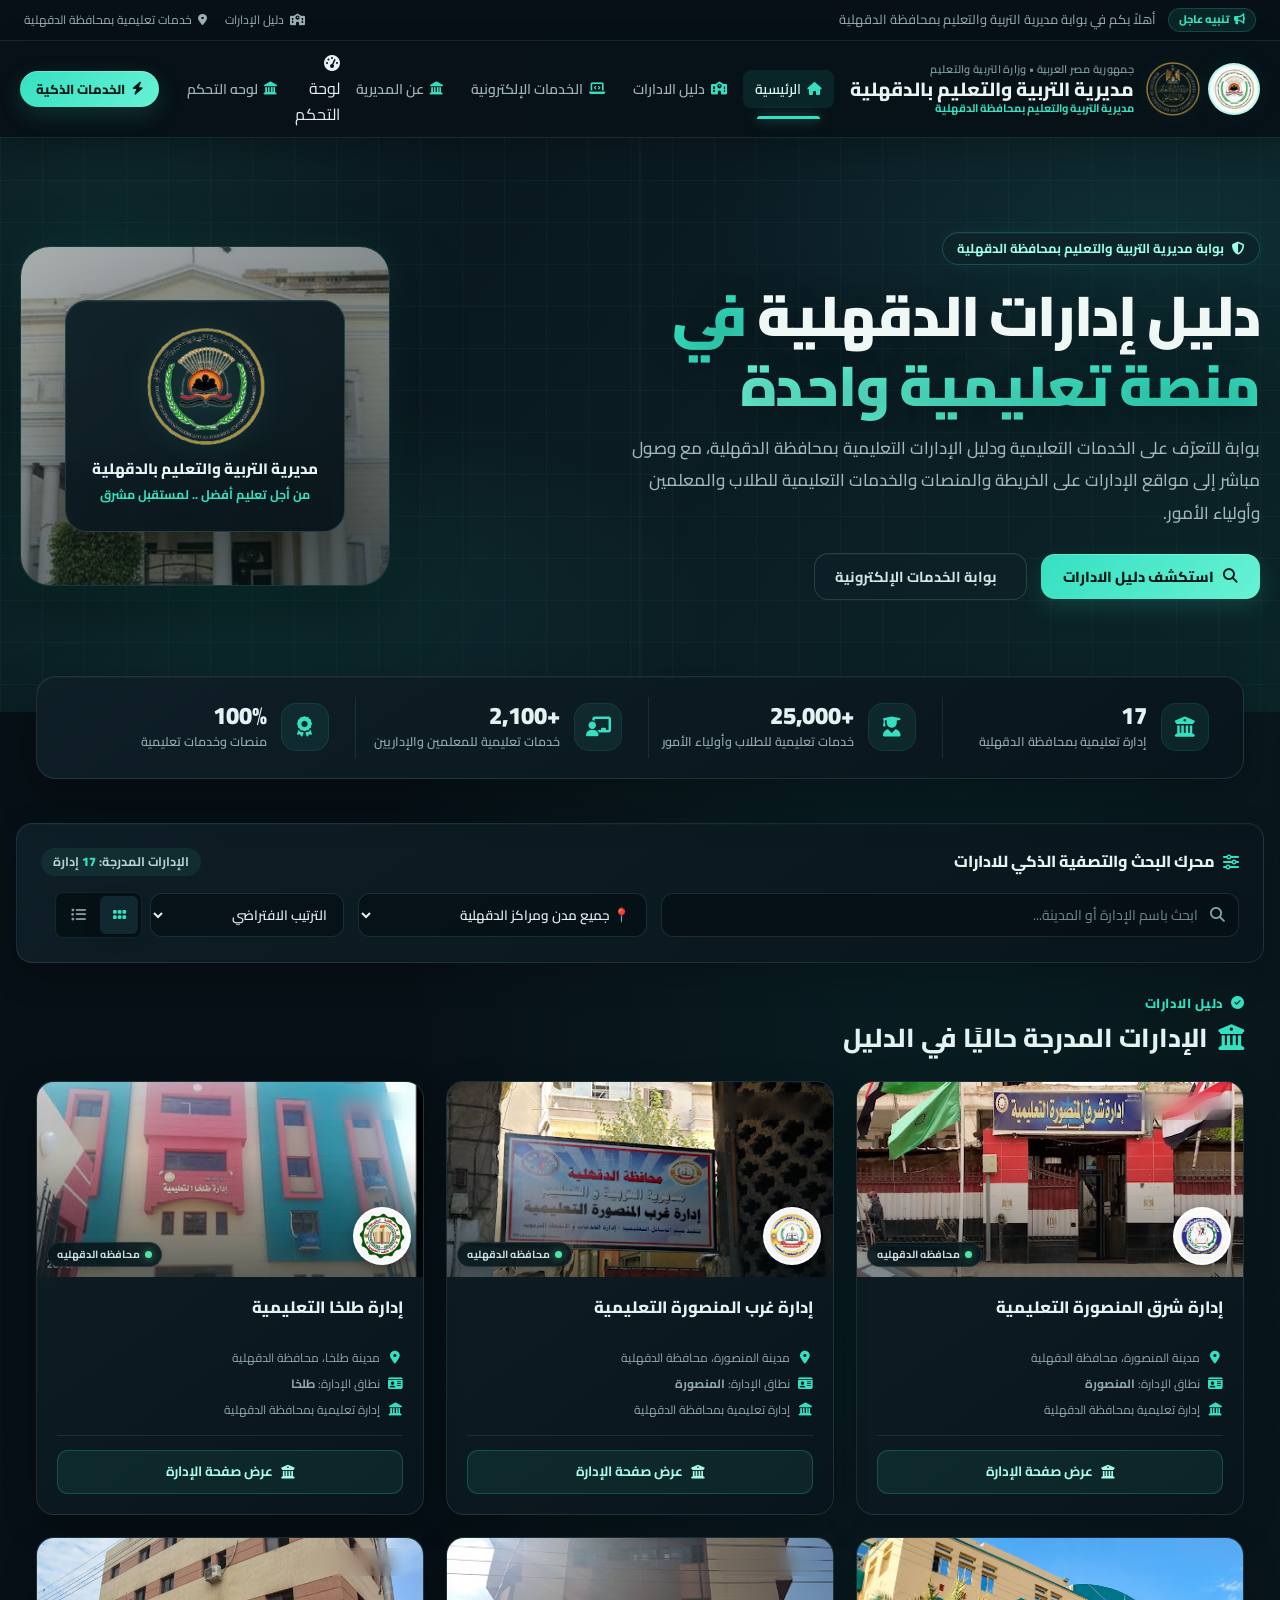
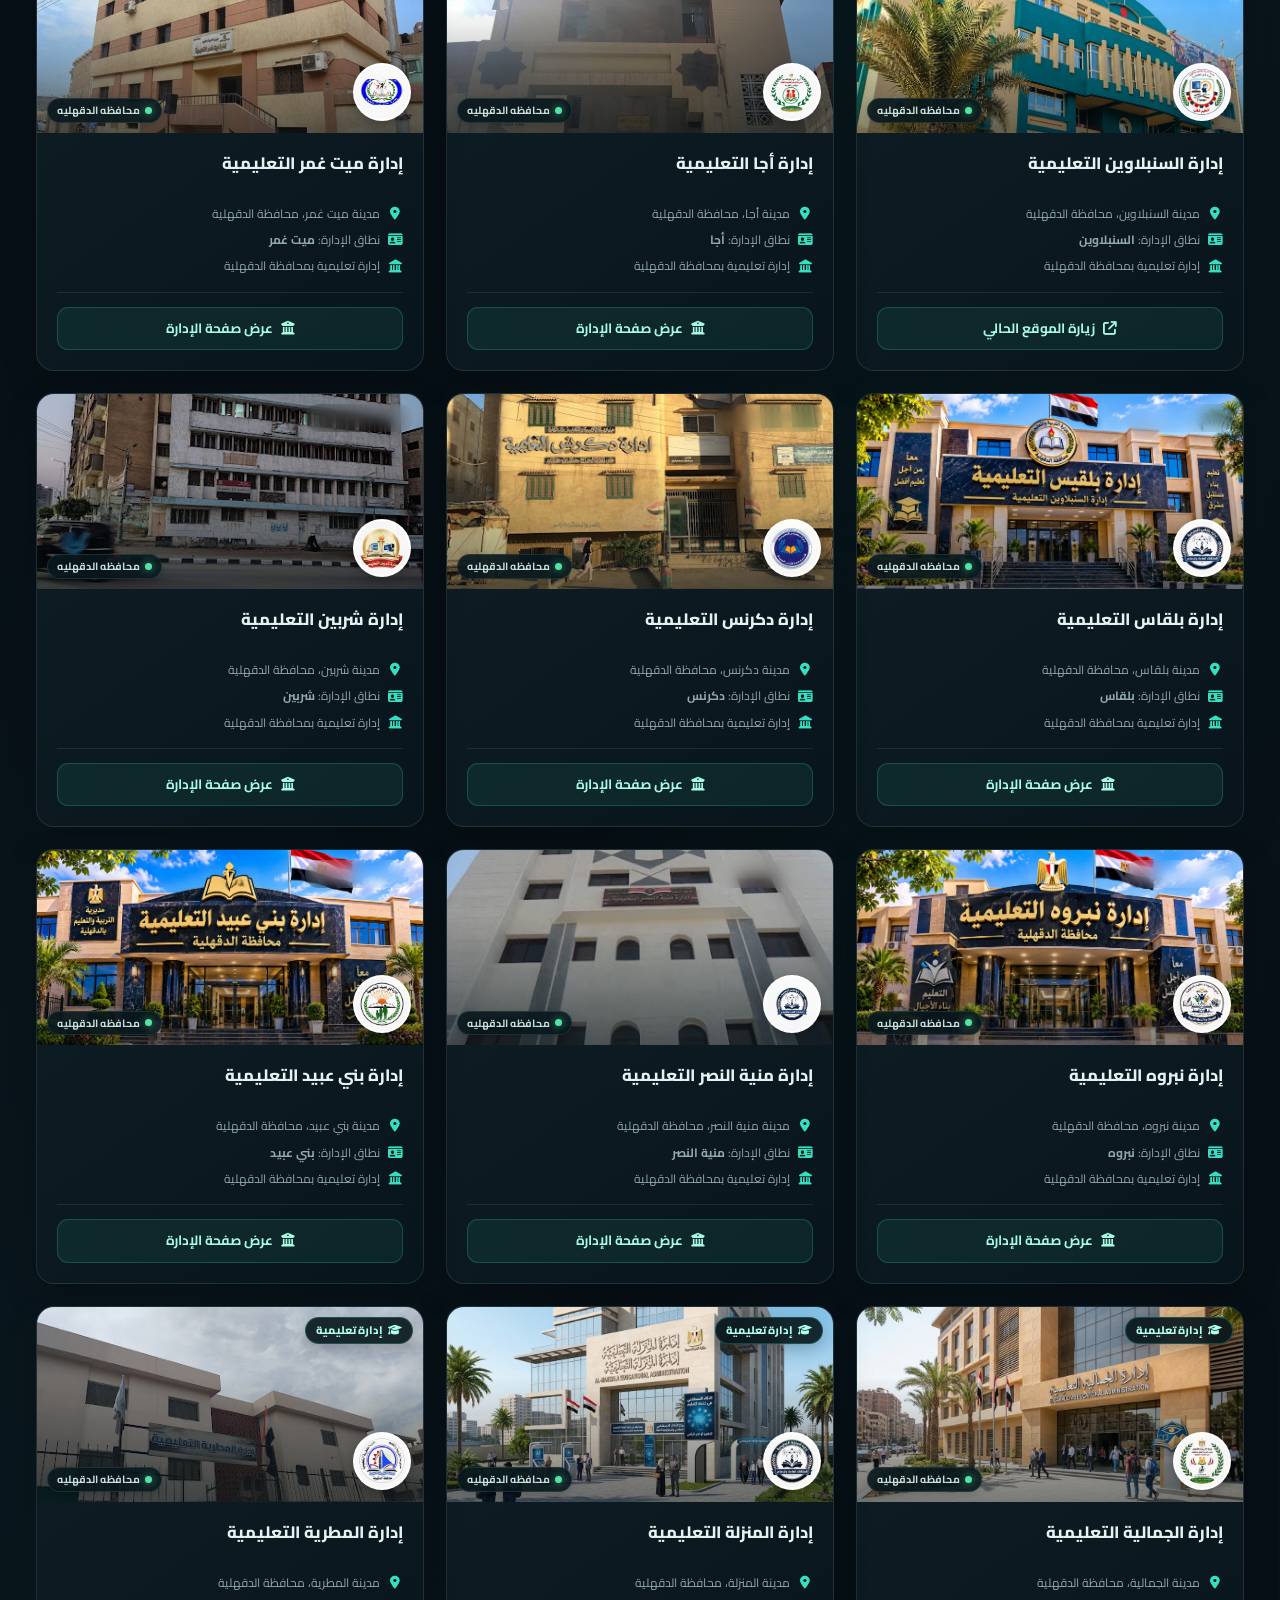
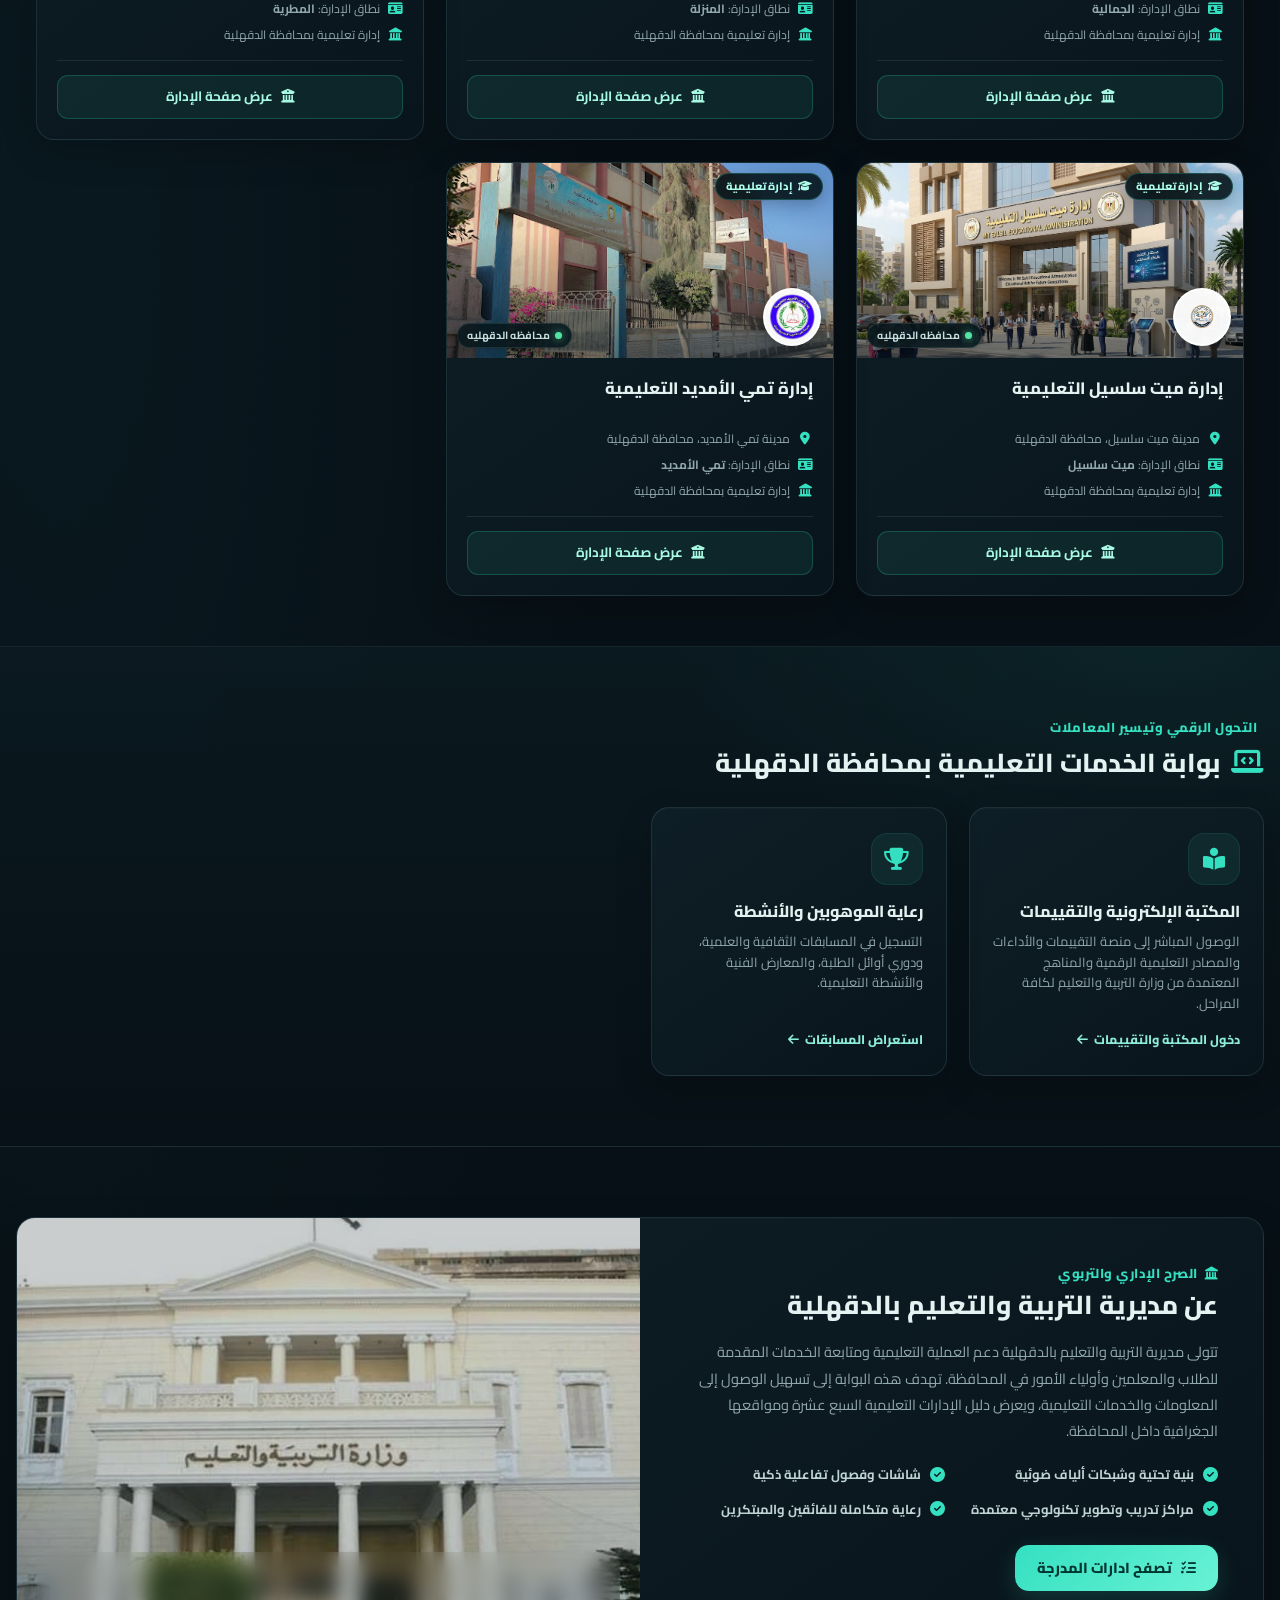
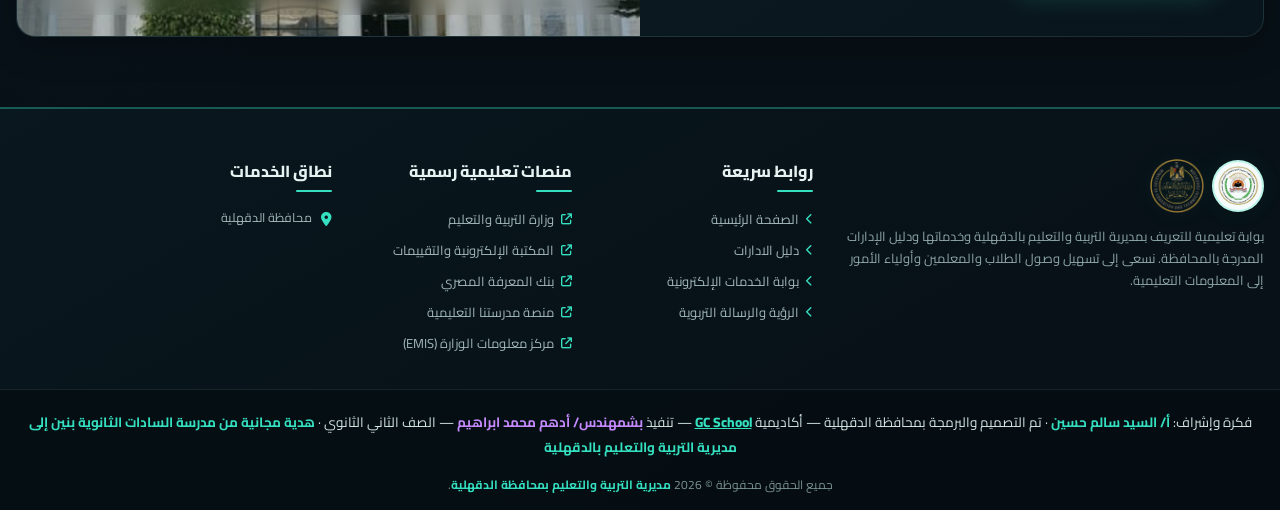
==== index.html @ 787fa19b "تته" ====
<!DOCTYPE html>
<html lang="ar" dir="rtl">

<head>
    <meta charset="UTF-8">
    <meta name="viewport" content="width=device-width, initial-scale=1.0">
    <meta name="description"
        content="بوابة مديرية التربية والتعليم بمحافظة الدقهلية، وتضم دليل الإدارات التعليمية السبع عشرة بالمحافظة والخدمات التعليمية.">
    <meta name="keywords"
        content="مديرية التربية والتعليم بالدقهلية, الإدارات التعليمية بالدقهلية, وزارة التربية والتعليم, دليل الإدارات, الخدمات التعليمية">
    <meta name="theme-color" content="#004C46">
    <link rel="shortcut icon" href="مدريه.png" type="image/x-icon">

    <link rel="stylesheet" href="https://cdnjs.cloudflare.com/ajax/libs/font-awesome/6.5.0/css/all.min.css">
    <link rel="preconnect" href="https://fonts.googleapis.com">
    <link rel="preconnect" href="https://fonts.gstatic.com" crossorigin>
    <link href="https://fonts.googleapis.com/css2?family=Cairo:wght@400;500;600;700;800;900&display=swap"
        rel="stylesheet">
    <link rel="shortcut icon" href="op-removebg-preview.png" type="image/x-icon">
    <link rel="stylesheet" href="cd.css">
    <title>مديرية التربية والتعليم بالدقهلية | دليل الادارات والخدمات التعليمية</title>
</head>

<body>

    <div class="top-notice-bar">
        <div class="notice-ticker">
            <span class="notice-badge">
                <i class="fa-solid fa-bullhorn"></i>
                تنبيه عاجل
            </span>
            <span class="notice-text">
                أهلاً بكم في بوابة مديرية التربية والتعليم بمحافظة الدقهلية
            </span>
        </div>
        <div class="top-bar-links">
            <a href="#schools"><i class="fa-solid fa-school"></i> دليل الإدارات</a>
            <a href="#services"><i class="fa-solid fa-location-dot"></i> خدمات تعليمية بمحافظة الدقهلية</a>
        </div>
    </div>

    <header class="header-main">
        <nav class="navbar">
            <div class="brand-section">
                <div class="brand-logo-wrap">
                    <img class="brand-logo" src="op-removebg-preview.png" alt="شعار مديرية التربية والتعليم بالدقهلية"
                        title="مديرية التربية والتعليم بالدقهلية">
                    <img class="brand-eagle" src="ف.png" alt="شعار النسر المصري" title="وزارة التربيه والتعليم">
                </div>
                <div class="brand-titles">
                    <span class="sub-ministry">جمهورية مصر العربية • وزارة التربية والتعليم</span>
                    <h1 class="main-title">مديرية التربية والتعليم بالدقهلية</h1>
                    <span class="tagline">مديرية التربية والتعليم بمحافظة الدقهلية</span>
                </div>
            </div>

            <ul class="nav-links" id="navLinks">
                <li class="mobile-drawer-header">
                    <div class="mobile-drawer-brand">
                        <img src="op-removebg-preview.png" alt="شعار المديرية" class="mobile-drawer-logo">
                        <div class="mobile-drawer-titles">
                            <span class="mobile-drawer-subtitle">وزارة التربية والتعليم</span>
                            <span class="mobile-drawer-title">مديرية الدقهلية</span>
                        </div>
                    </div>
                    <button type="button" class="mobile-drawer-close" id="drawerCloseBtn" aria-label="إغلاق القائمة">
                        <i class="fa-solid fa-xmark"></i>
                    </button>
                </li>
                <li><a href="#hero" class="active"><i class="fa-solid fa-house"></i> الرئيسية</a></li>
                <li><a href="#schools" class="awas"><i class="fa-solid fa-school"></i> دليل الادارات</a></li>
                <li><a href="#services" class="awas"><i class="fa-solid fa-laptop-code"></i> الخدمات الإلكترونية</a></li>
                <li><a href="#about" class="awas"><i class="fa-solid fa-landmark"></i> عن المديرية</a></li>
                <li class="awas"><i class="fa-solid fa-gauge-high"></i> لوحة التحكم</li>
                <li><a href="#about" class="awas"><i class="fa-solid fa-landmark"></i>لوحه التحكم</a></li>
                <li class="mobile-drawer-cta">
                    <a href="#services" class="btn-primary"
                        style="width: 100%; justify-content: center; margin-top: 10px;">
                        <i class="fa-solid fa-bolt"></i>
                        بوابة الخدمات الإلكترونية
                    </a>
                </li>
            </ul>

            <div class="nav-actions">
                <a href="#services" class="btn-header-cta">
                    <i class="fa-solid fa-bolt"></i>
                    الخدمات الذكية
                </a>
                <button type="button" class="menu-toggle" id="menuToggle" aria-label="تبديل القائمة">
                    <i class="fa-solid fa-bars"></i>
                </button>
            </div>
        </nav>
    </header>

    <div class="mobile-nav-backdrop" id="navBackdrop"></div>

    <section class="hero-section" id="hero">
        <div class="hero-container">
            <div class="hero-content">
                <div class="hero-pill">
                    <i class="fa-solid fa-shield-halved"></i>
                    بوابة مديرية التربية والتعليم بمحافظة الدقهلية
                </div>
                <h2 class="hero-title">
                    دليل إدارات الدقهلية <span>في منصة تعليمية واحدة</span>
                </h2>
                <p class="hero-desc">
                    بوابة للتعرّف على الخدمات التعليمية ودليل الإدارات التعليمية بمحافظة الدقهلية، مع وصول مباشر إلى
                    مواقع الإدارات على الخريطة والمنصات والخدمات التعليمية للطلاب والمعلمين وأولياء الأمور.
                </p>
                <div class="hero-buttons">
                    <a href="#schools" class="btn-primary">
                        <i class="fa-solid fa-magnifying-glass"></i>
                        استكشف دليل الادارات
                    </a>
                    <a href="#services" class="btn-secondary">
                        <i class="fa-solid fa-grid-2"></i>
                        بوابة الخدمات الإلكترونية
                    </a>
                </div>
            </div>

            <div class="hero-emblem-wrap">
                <div class="hero-emblem-glow"></div>
                <div class="hero-emblem-card">
                    <img src="op-removebg-preview.png" alt="شعار مديرية التربية والتعليم بالدقهلية">
                    <h4 style="font-size: 15px;">مديرية التربية والتعليم بالدقهلية</h4>
                    <p>من أجل تعليم أفضل .. لمستقبل مشرق</p>
                </div>
            </div>
        </div>
    </section>

    <div class="stats-ribbon">
        <div class="stats-grid">
            <div class="stat-item">
                <div class="stat-icon">
                    <i class="fa-solid fa-building-columns"></i>
                </div>
                <div>
                    <div class="stat-number">17</div>
                    <div class="stat-label">إدارة تعليمية بمحافظة الدقهلية</div>
                </div>
            </div>

            <div class="stat-item">
                <div class="stat-icon">
                    <i class="fa-solid fa-user-graduate"></i>
                </div>
                <div>
                    <div class="stat-number">+25,000</div>
                    <div class="stat-label">خدمات تعليمية للطلاب وأولياء الأمور</div>
                </div>
            </div>

            <div class="stat-item">
                <div class="stat-icon">
                    <i class="fa-solid fa-chalkboard-user"></i>
                </div>
                <div>
                    <div class="stat-number">
+2,100</div>
                    <div class="stat-label">خدمات تعليمية للمعلمين والإداريين</div>
                </div>
            </div>

            <div class="stat-item">
                <div class="stat-icon">
                    <i class="fa-solid fa-award"></i>
                </div>
                <div>
                    <div class="stat-number">
100%</div>
                    <div class="stat-label">منصات وخدمات تعليمية</div>
                </div>
            </div>
        </div>
    </div>

    <section class="filter-section" id="schools">
        <div class="filter-card">
            <div class="filter-header">
                <div class="filter-title">
                    <i class="fa-solid fa-sliders"></i>
                    محرك البحث والتصفية الذكي للادارات
                </div>
                <div class="filter-count-badge">
                    الإدارات المدرجة: <span id="schoolsCount">17</span> إدارة
                </div>
            </div>

            <div class="filter-controls-row">
                <div class="search-input-wrap">
                    <i class="fa-solid fa-magnifying-glass search-icon"></i>
                    <input type="text" id="schoolSearch" placeholder="ابحث باسم الإدارة أو المدينة..."
                        autocomplete="off">
                    <button type="button" class="search-clear-btn" id="searchClearBtn" title="مسح البحث">
                        <i class="fa-solid fa-circle-xmark"></i>
                    </button>
                </div>

                <div class="select-wrap">
                    <select id="areaFilter" class="custom-select" aria-label="تصفية حسب المدينة">
                        <option value="all">📍 جميع مدن ومراكز الدقهلية</option>
                        <option value="المنصورة">المنصورة</option>
                        <option value="طلخا">طلخا</option>
                        <option value="السنبلاوين">السنبلاوين</option>
                        <option value="أجا">أجا</option>
                        <option value="ميت غمر">ميت غمر</option>
                        <option value="بلقاس">بلقاس</option>
                        <option value="دكرنس">دكرنس</option>
                        <option value="شربين">شربين</option>
                        <option value="نبروه">نبروه</option>
                        <option value="منية النصر">منية النصر</option>
                        <option value="بني عبيد">بني عبيد</option>
                        <option value="الجمالية">الجمالية</option>
                        <option value="المنزلة">المنزلة</option>
                        <option value="المطرية">المطرية</option>
                        <option value="ميت سلسيل">ميت سلسيل</option>
                        <option value="تمي الأمديد">تمي الأمديد</option>
                    </select>
                </div>

                <div class="filter-action-group">
                    <div class="select-wrap sort-select-wrap">
                        <select id="sortFilter" class="custom-select" aria-label="ترتيب النتائج">
                            <option value="default">الترتيب الافتراضي</option>
                            <option value="name-asc">الاسم (أ - ي)</option>
                            <option value="name-desc">الاسم (ي - أ)</option>
                        </select>
                    </div>

                    <div class="view-toggle-btns">
                        <button type="button" class="view-btn active" id="viewGridBtn" title="عرض شبكي">
                            <i class="fa-solid fa-grip"></i>
                        </button>
                        <button type="button" class="view-btn" id="viewListBtn" title="عرض قائمة">
                            <i class="fa-solid fa-list-ul"></i>
                        </button>
                    </div>
                </div>
            </div>

        </div>
    </section>

    <main class="schools-section">
        <div class="section-title-wrap">
            <div class="section-heading-group">
                <span class="section-subtitle">
                    <i class="fa-solid fa-circle-check"></i>
                    دليل الادارات 
                </span>
                <h3 class="section-main-title">
                    <i class="fa-solid fa-building-columns"></i>
                    الإدارات المدرجة حاليًا في الدليل
                </h3>
            </div>
        </div>

        <div class="schools-grid" id="schoolsGrid"></div>
    </main>

    <section class="services-section" id="services">
        <div class="services-container">
            <div class="section-title-wrap">
                <div class="section-heading-group">
                    <span class="section-subtitle">
                        <i class="fa-solid fa-sparkles"></i>
                        التحول الرقمي وتيسير المعاملات
                    </span>
                    <h3 class="section-main-title">
                        <i class="fa-solid fa-laptop-code"></i>
                        بوابة الخدمات التعليمية بمحافظة الدقهلية
                    </h3>
                </div>
            </div>

            <div class="services-grid">
                <div class="service-card">
                    <div class="service-icon-wrap">
                        <i class="fa-solid fa-book-open-reader"></i>
                    </div>
                    <h4 class="service-title">المكتبة الإلكترونية والتقييمات</h4>
                    <p class="service-desc">
                        الوصول المباشر إلى منصة التقييمات والأداءات والمصادر التعليمية الرقمية والمناهج المعتمدة من
                        وزارة التربية والتعليم لكافة المراحل.
                    </p>
                    <a href="https://ellibrary.moe.gov.eg/Performance_Assessments/" target="_blank"
                        rel="noopener noreferrer" class="service-link">
                        دخول المكتبة والتقييمات <i class="fa-solid fa-arrow-left"></i>
                    </a>
                </div>

                <div class="service-card">
                    <div class="service-icon-wrap">
                        <i class="fa-solid fa-trophy"></i>
                    </div>
                    <h4 class="service-title">رعاية الموهوبين والأنشطة</h4>
                    <p class="service-desc">
                        التسجيل في المسابقات الثقافية والعلمية، ودوري أوائل الطلبة، والمعارض الفنية والأنشطة التعليمية.
                    </p>
                    <a href="javascript:alert('باب التسجيل في مسابقات العام الدراسي مفتوح');" class="service-link">
                        استعراض المسابقات <i class="fa-solid fa-arrow-left"></i>
                    </a>
                </div>
            </div>
        </div>
    </section>

    <section class="about-section" id="about">
        <div class="about-card">
            <div class="about-content">
                <span class="section-subtitle">
                    <i class="fa-solid fa-landmark"></i>
                    الصرح الإداري والتربوي
                </span>
                <h3 class="section-main-title" style="margin-bottom: 14px;">
                    عن مديرية التربية والتعليم بالدقهلية
                </h3>
                <p style="color: #4A6361; line-height: 1.8; font-size: 14.5px;">
                    تتولى مديرية التربية والتعليم بالدقهلية دعم العملية التعليمية ومتابعة الخدمات المقدمة للطلاب
                    والمعلمين وأولياء الأمور في المحافظة. تهدف هذه البوابة إلى تسهيل الوصول إلى المعلومات والخدمات
                    التعليمية، ويعرض دليل الإدارات التعليمية السبع عشرة ومواقعها الجغرافية داخل المحافظة.
                </p>

                <div class="about-features">
                    <div class="about-feat-item">
                        <i class="fa-solid fa-check-circle"></i>
                        <span>بنية تحتية وشبكات ألياف ضوئية</span>
                    </div>
                    <div class="about-feat-item">
                        <i class="fa-solid fa-check-circle"></i>
                        <span>شاشات وفصول تفاعلية ذكية</span>
                    </div>
                    <div class="about-feat-item">
                        <i class="fa-solid fa-check-circle"></i>
                        <span>مراكز تدريب وتطوير تكنولوجي معتمدة</span>
                    </div>
                    <div class="about-feat-item">
                        <i class="fa-solid fa-check-circle"></i>
                        <span>رعاية متكاملة للفائقين والمبتكرين</span>
                    </div>
                </div>

                <div style="display: flex; gap: 12px; align-items: center;">
                    <a href="#schools" class="btn-primary">
                        <i class="fa-solid fa-list-check"></i>
                        تصفح ادارات المدرجة
                    </a>
                </div>
            </div>

            <div class="about-image-side">
                <img src="re.jpg" alt="مبنى تعليمي بمحافظة الدقهلية">
                <div class="about-overlay-card">
                    <i class="fa-solid fa-shield-halved"></i>
                    <div>
                        <h5>مديرية التربية والتعليم بالدقهلية</h5>
                        <p>محافظة الدقهلية</p>
                    </div>
                </div>
            </div>
        </div>
    </section>

    <footer class="footer-main" id="footer">
        <div class="footer-container">
            <div class="footer-col footer-brand-info">
                <div class="brand-section">
                    <div class="brand-logo-wrap">
                        <img class="brand-logo" src="op-removebg-preview.png" alt="شعار المديرية">
                        <img class="brand-eagle" src="ف.png"
                            alt="شعار النسر">
                    </div>
                </div>
                <p>
                    بوابة تعليمية للتعريف بمديرية التربية والتعليم بالدقهلية وخدماتها ودليل الإدارات المدرجة بالمحافظة.
                    نسعى إلى تسهيل وصول الطلاب والمعلمين وأولياء الأمور إلى المعلومات التعليمية.
                </p>
            </div>

            <div class="footer-col">
                <h4>روابط سريعة</h4>
                <ul class="footer-links-list">
                    <li><a href="#hero"><i class="fa-solid fa-chevron-left"></i> الصفحة الرئيسية</a></li>
                    <li><a href="#schools"><i class="fa-solid fa-chevron-left"></i> دليل الادارات</a></li>
                    <li><a href="#services"><i class="fa-solid fa-chevron-left"></i> بوابة الخدمات الإلكترونية</a></li>
                    <li><a href="#about"><i class="fa-solid fa-chevron-left"></i> الرؤية والرسالة التربوية</a></li>
                </ul>
            </div>

            <div class="footer-col">
                <h4>منصات تعليمية رسمية</h4>
                <ul class="footer-links-list">
                    <li><a href="https://moe.gov.eg/" target="_blank" rel="noopener"><i
                                class="fa-solid fa-arrow-up-right-from-square"></i> وزارة التربية والتعليم</a></li>
                    <li><a href="https://ellibrary.moe.gov.eg/Performance_Assessments/" target="_blank"
                            rel="noopener"><i class="fa-solid fa-arrow-up-right-from-square"></i> المكتبة الإلكترونية
                            والتقييمات</a></li>
                    <li><a href="https://www.ekb.eg/" target="_blank" rel="noopener"><i
                                class="fa-solid fa-arrow-up-right-from-square"></i> بنك المعرفة المصري</a></li>
                    <li><a href="https://madrasetna.moe.gov.eg/" target="_blank" rel="noopener"><i
                                class="fa-solid fa-arrow-up-right-from-square"></i> منصة مدرستنا التعليمية</a></li>
                    <li><a href="https://emis.gov.eg/" target="_blank" rel="noopener"><i
                                class="fa-solid fa-arrow-up-right-from-square"></i> مركز معلومات الوزارة (EMIS)</a></li>
                </ul>
            </div>

            <div class="footer-col">
                <h4>نطاق الخدمات</h4>
                <div class="footer-contact-list">
                    <div class="footer-contact-item">
                        <i class="fa-solid fa-location-dot"></i>
                        <span>محافظة الدقهلية</span>
                    </div>
                </div>
            </div>
        </div>



        <div class="footer-bottom">
            <div class="footer-bottom-inner"
                style="flex-direction: column; text-align: center; gap: 10px; width: 100%;">
                <div class="footer-custom-credits"
                    style="font-size: 13.5px; line-height: 1.9; color: #D3E6E3; padding: 4px 10px;">
                    فكرة وإشراف: <strong style="color: var(--gold);">أ/ السيد سالم حسين</strong> · تم التصميم والبرمجة
                    بمحافظة الدقهلية — أكاديمية <a href="https://www.gcschool.tech/" target="_blank"
                        rel="noopener noreferrer"
                        style="color: var(--gold); font-weight: 800; text-decoration: underline;">GC School</a> — تنفيذ
                    <strong style="color: #C58AFF"><a  class="qqq" href="https://technological-adham.vercel.app/" target="_blank">بشمهندس/ أدهم محمد ابراهيم </a></strong> — الصف الثاني الثانوي · <span
                        style="color: var(--gold); font-weight: 700;">هدية مجانية من مدرسة السادات الثانوية بنين إلى
                        مديرية التربية والتعليم بالدقهلية</span>
                </div>
                <div style="font-size: 12px; color: #7A9391;">
                    جميع الحقوق محفوظة © 2026 <span>مديرية التربية والتعليم بمحافظة الدقهلية</span>.
                </div>
            </div>
        </div>
    </footer>

    <button type="button" class="back-to-top" id="backToTop" title="الرجوع لأعلى الصفحة" aria-label="الرجوع للأعلى">
        <i class="fa-solid fa-arrow-up"></i>
    </button>


    <script src="administration-logos.js"></script>
    <script src="الاداره.js"></script>
    <script src="site-cms.js"></script>
</body>

</html>
---- cd.css ----
:root {
    --primary: #35e0c1;
    --primary-dark: #16ad9b;
    --primary-light: #68f2d5;
    --primary-soft: rgba(53, 224, 193, 0.1);
    --primary-gradient: linear-gradient(135deg, #0d292e 0%, #104c4c 55%, #16806f 100%);
    
    --gold: #35e0c1;
    --gold-hover: #68f2d5;
    --gold-light: rgba(53, 224, 193, 0.1);
    --gold-gradient: linear-gradient(135deg, #35e0c1 0%, #68f2d5 100%);
    
    --bg-main: #f4f8fb;
    --bg-card: #FFFFFF;
    --bg-glass: rgba(255, 255, 255, 0.92);
    
    --text-primary: #172f3b;
    --text-secondary: #526b78;
    --text-muted: #81949d;
    --text-white: #FFFFFF;
    
    --border-color: #dce8ed;
    --border-light: #edf3f6;
    
    --shadow-sm: 0 4px 14px rgba(29, 68, 87, 0.06);
    --shadow-md: 0 12px 30px rgba(29, 68, 87, 0.09);
    --shadow-lg: 0 22px 48px rgba(29, 68, 87, 0.12);
    --shadow-gold: 0 8px 20px rgba(242, 123, 85, 0.25);
    
    --radius-sm: 8px;
    --radius-md: 14px;
    --radius-lg: 20px;
    --radius-full: 9999px;
    
    --transition-fast: 0.2s cubic-bezier(0.4, 0, 0.2, 1);
    --transition-normal: 0.35s cubic-bezier(0.4, 0, 0.2, 1);
    --transition-bounce: 0.5s cubic-bezier(0.34, 1.56, 0.64, 1);
}

*, *::before, *::after {
    box-sizing: border-box;
    margin: 0;
    padding: 0;
    -webkit-tap-highlight-color: transparent;
}

html {
    scroll-behavior: smooth;
    width: 100%;
    max-width: 100%;
    overflow-x: hidden;
}

body {
    font-family: "Cairo", -apple-system, BlinkMacSystemFont, "Segoe UI", Roboto, sans-serif;
    background-color: var(--bg-main);
    color: var(--text-primary);
    line-height: 1.6;
    direction: rtl;
    text-align: right;
    width: 100%;
    max-width: 100%;
    overflow-x: hidden;
    position: relative;
}

body.menu-locked {
    overflow: hidden;
}

a {
    text-decoration: none;
    color: inherit;
    transition: var(--transition-fast);
}

ul {
    list-style: none;
}

img {
    max-width: 100%;
    height: auto;
    display: block;
}

button, input, select {
    font-family: inherit;
    font-size: inherit;
}

.top-notice-bar {
    background: #002B27;
    color: #E2ECEB;
    font-size: 13px;
    padding: 8px 24px;
    display: flex;
    justify-content: space-between;
    align-items: center;
    border-bottom: 1px solid rgba(217, 167, 46, 0.25);
    gap: 16px;
    position: relative;
    z-index: 1020;
}

.notice-ticker {
    display: flex;
    align-items: center;
    gap: 12px;
    overflow: hidden;
    flex: 1;
}

.notice-badge {
    background: var(--gold-gradient);
    color: #002B27;
    font-weight: 800;
    font-size: 11px;
    padding: 2px 10px;
    border-radius: var(--radius-full);
    display: inline-flex;
    align-items: center;
    gap: 5px;
    white-space: nowrap;
    flex-shrink: 0;
}

.notice-text {
    color: #FAFBFB;
    white-space: nowrap;
    overflow: hidden;
    text-overflow: ellipsis;
}

.top-bar-links {
    display: flex;
    align-items: center;
    gap: 18px;
    font-size: 12px;
    white-space: nowrap;
    flex-shrink: 0;
}

.top-bar-links a {
    color: #CBDCDA;
    display: flex;
    align-items: center;
    gap: 6px;
}

.top-bar-links a:hover {
    color: var(--gold);
}

.header-main {
    position: sticky;
    top: 0;
    z-index: 1050;
    background: #003632;
    box-shadow: 0 4px 20px rgba(0, 0, 0, 0.2);
    border-bottom: 2px solid rgba(217, 167, 46, 0.35);
    width: 100%;
}

.navbar {
    max-width: 1360px;
    margin: 0 auto;

    display: flex;
    align-items: center;
    justify-content: space-between;
    padding: 10px 20px;
    gap: 16px;
   position: relative;
}

.brand-section {
    display: flex;
    align-items: center;
    gap: 12px;
    flex-shrink: 0;
}

.brand-logo-wrap {
    display: flex;
    align-items: center;
    gap: 8px;
    flex-shrink: 0;
}

.brand-logo {
    height: 52px;
    width: 52px;
    object-fit: contain;
    filter: drop-shadow(0 2px 6px rgba(0,0,0,0.3));
    background: #ffffff;
    border-radius: 50%;
    padding: 3px;
    border: 2px solid var(--gold);
    flex-shrink: 0;
}

.brand-eagle {
    height: 54px;
    width: auto;
    filter: drop-shadow(0 2px 4px rgba(0,0,0,0.3));
    flex-shrink: 0;
}

.brand-titles {
    display: flex;
    flex-direction: column;
}

.sub-ministry {
    font-size: 11px;
    font-weight: 600;
    color: #A9CAC6;
    letter-spacing: 0.3px;
    line-height: 1.3;
}

.main-title {
    font-size: clamp(15px, 2.2vw, 19px);
    font-weight: 800;
    color: #FFFFFF;
    line-height: 1.3;
}

.tagline {
    font-size: 11px;
    color: var(--gold);
    font-weight: 700;
    line-height: 1.3;
}

.nav-links {
    display: flex;
    align-items: center;
    gap: 4px;
}

.mobile-drawer-header,
.mobile-drawer-cta {
    display: none;
}

.nav-links li a {
    color: #E2ECEB;
    font-weight: 600;
    font-size: 14px;
    padding: 8px 12px;
    border-radius: var(--radius-sm);
    display: flex;
    align-items: center;
    gap: 6px;
    position: relative;
    transition: var(--transition-fast);
    white-space: nowrap;
}

.nav-links li a i {
    font-size: 13px;
    color: var(--gold);
    transition: var(--transition-fast);
}

.nav-links li.nav-label-only {
    display: flex;
    align-items: center;
    gap: 6px;
    padding: 8px 12px;
    border-radius: var(--radius-sm);
    color: #9eb4b9;
    font-size: 14px;
    font-weight: 600;
    white-space: nowrap;
}

.nav-links li.nav-label-only i {
    color: var(--primary);
    font-size: 13px;
}

.nav-links li a:hover {
    color: #FFFFFF;
    background: rgba(255, 255, 255, 0.08);
}

.nav-links li a.active {
    color: #FFFFFF;
    background: rgba(217, 167, 46, 0.16);
}

.nav-links li a.active::after {
    content: "";
    position: absolute;
    bottom: -11px;
    right: 15%;
    width: 70%;
    height: 3px;
    background: var(--gold);
    border-radius: 4px 4px 0 0;
}

.nav-actions {
    display: flex;
    align-items: center;
    gap: 10px;
    flex-shrink: 0;
}

.btn-header-cta {
    background: var(--gold-gradient);
    color: #003632;
    padding: 8px 16px;
    border-radius: var(--radius-full);
    font-size: 13px;
    font-weight: 800;
    display: inline-flex;
    align-items: center;
    gap: 7px;
    box-shadow: var(--shadow-gold);
    transition: var(--transition-fast);
    border: none;
    cursor: pointer;
    white-space: nowrap;
}

.btn-header-cta:hover {
    transform: translateY(-2px);
    box-shadow: 0 8px 24px rgba(217, 167, 46, 0.4);
    color: #002220;
}

.menu-toggle {
    display: none;
    background: rgba(255, 255, 255, 0.1);
    border: 1.5px solid var(--gold);
    color: #FFFFFF;
    font-size: 19px;
    width: 44px;
    height: 44px;
    border-radius: var(--radius-sm);
    cursor: pointer;
    align-items: center;
    justify-content: center;
    transition: var(--transition-fast);
    flex-shrink: 0;
}

.menu-toggle:hover {
    background: var(--gold);
    color: #003632;
}

.mobile-nav-backdrop {
    position: fixed;
    top: 0;
    left: 0;
    right: 0;
    bottom: 0;
    background: rgba(0, 18, 16, 0.75);
    backdrop-filter: blur(5px);
    -webkit-backdrop-filter: blur(5px);
    z-index: 1040;
    opacity: 0;
    pointer-events: none;
    transition: opacity var(--transition-normal);
}

.mobile-nav-backdrop.show {
    opacity: 1;
    pointer-events: auto;
}

.hero-section {
    position: relative;
    background-image: 
        linear-gradient(135deg, 
            rgba(0, 43, 39, 0.95) 0%, 
            rgba(0, 76, 70, 0.88) 55%, 
            rgba(0, 30, 28, 0.78) 100%),
        url("re.jpg");
    background-size: cover;
    background-position: center;
    padding: clamp(35px, 6vw, 65px) 20px clamp(45px, 8vw, 75px);
    color: var(--text-white);
    overflow: hidden;
    width: 100%;
}

.hero-section::before {
    content: "";
    position: absolute;
    top: 0;
    right: 0;
    left: 0;
    bottom: 0;
    background: radial-gradient(circle at 15% 20%, rgba(217, 167, 46, 0.18) 0%, transparent 45%);
    pointer-events: none;
}

.hero-container {
    max-width: 1360px;
    margin: 0 auto;
    width: 100%;
    display: flex;
    align-items: center;
    justify-content: space-between;
    gap: 35px;
    position: relative;
    z-index: 2;
}

.hero-content {
    max-width: 740px;
    flex: 1;
}

.hero-pill {
    display: inline-flex;
    align-items: center;
    gap: 8px;
    background: rgba(255, 255, 255, 0.12);
    backdrop-filter: blur(8px);
    border: 1px solid rgba(217, 167, 46, 0.4);
    padding: 5px 14px;
    border-radius: var(--radius-full);
    font-size: clamp(11.5px, 2vw, 13px);
    font-weight: 700;
    color: var(--gold);
    margin-bottom: 16px;
    box-shadow: 0 4px 14px rgba(0, 0, 0, 0.1);
}

.hero-title {
    font-size: clamp(22px, 4.2vw, 38px);
    font-weight: 900;
    line-height: 1.3;
    margin-bottom: 12px;
    color: #FFFFFF;
    text-shadow: 0 2px 10px rgba(0, 0, 0, 0.3);
}

.hero-title span {
    color: var(--gold);
    background: linear-gradient(135deg, #FFE7A0 0%, #D9A72E 100%);
    -webkit-background-clip: text;
    -webkit-text-fill-color: transparent;
}

.hero-desc {
    font-size: clamp(13.5px, 2vw, 16px);
    color: #D3E6E3;
    line-height: 1.7;
    margin-bottom: 24px;
    font-weight: 500;
}

.hero-buttons {
    display: flex;
    align-items: center;
    gap: 12px;
    flex-wrap: wrap;
}

.btn-primary {
    background: var(--gold-gradient);
    color: #003632;
    padding: 11px 22px;
    border-radius: var(--radius-md);
    font-size: 14.5px;
    font-weight: 800;
    display: inline-flex;
    align-items: center;
    justify-content: center;
    gap: 9px;
    box-shadow: var(--shadow-gold);
    transition: var(--transition-fast);
    border: none;
    cursor: pointer;
    min-height: 44px;
}

.btn-primary:hover {
    transform: translateY(-2px);
    box-shadow: 0 10px 25px rgba(217, 167, 46, 0.45);
}

.btn-secondary {
    background: rgba(255, 255, 255, 0.1);
    color: #FFFFFF;
    border: 1px solid rgba(255, 255, 255, 0.3);
    padding: 11px 20px;
    border-radius: var(--radius-md);
    font-size: 14.5px;
    font-weight: 700;
    display: inline-flex;
    align-items: center;
    justify-content: center;
    gap: 9px;
    backdrop-filter: blur(8px);
    transition: var(--transition-fast);
    min-height: 44px;
}

a.awas{
    position: relative;
}

a.awas::after{
position: absolute;
content: "";
right: 0;
bottom: -11px;
height: 3px;
width: 0;
border-radius: 4px 4px 0 0;
background: #D9A72E;
transition: width 0.3s ease;

}

a:hover::after{
    width: 100%;
}

.btn-secondary:hover {
    background: rgba(255, 255, 255, 0.2);
    border-color: #FFFFFF;
    transform: translateY(-2px);
}

.hero-emblem-wrap {
    position: relative;
    display: flex;
    justify-content: center;
    align-items: center;
    flex-shrink: 0;
}

.hero-emblem-glow {
    position: absolute;
    width: 240px;
    height: 240px;
    background: radial-gradient(circle, rgba(217, 167, 46, 0.35) 0%, transparent 70%);
    border-radius: 50%;
    animation: pulseGlow 4s infinite ease-in-out;
}

.hero-emblem-card {
    background: rgba(255, 255, 255, 0.08);
    backdrop-filter: blur(16px);
    border: 2px solid rgba(217, 167, 46, 0.4);
    border-radius: var(--radius-lg);
    padding: 24px;
    text-align: center;
    box-shadow: 0 16px 40px rgba(0, 0, 0, 0.3);
    position: relative;
    width: 100%;
    max-width: 280px;
}

.hero-emblem-card img {
    height: 110px;
    width: auto;
    margin: 0 auto 12px;
    filter: drop-shadow(0 6px 12px rgba(0,0,0,0.3));
}

.hero-emblem-card h4 {
    color: #FFFFFF;
    font-size: 16.5px;
    font-weight: 800;
    margin-bottom: 4px;
}

.hero-emblem-card p {
    color: var(--gold);
    font-size: 12.5px;
    font-weight: 700;
}

@keyframes pulseGlow {
    0%, 100% { transform: scale(1); opacity: 0.5; }
    50% { transform: scale(1.15); opacity: 0.85; }
}

.stats-ribbon {
    max-width: 1320px;
    margin: -30px auto 35px;
    padding: 0 16px;
    position: relative;
    z-index: 10;
    width: 100%;
}

.stats-grid {
    background: #FFFFFF;
    border-radius: var(--radius-md);
    padding: 18px 24px;
    display: grid;
    grid-template-columns: repeat(4, 1fr);
    gap: 16px;
    box-shadow: var(--shadow-lg);
    border: 1px solid var(--border-color);
}

.stat-item {
    display: flex;
    align-items: center;
    gap: 14px;
    padding: 6px 10px;
    border-left: 1px solid var(--border-light);
}

.stat-item:last-child {
    border-left: none;
}

.stat-icon {
    width: 48px;
    height: 48px;
    border-radius: 12px;
    background: var(--primary-soft);
    color: var(--primary);
    display: flex;
    align-items: center;
    justify-content: center;
    font-size: 20px;
    flex-shrink: 0;
    transition: var(--transition-fast);
}

.stat-item:hover .stat-icon {
    background: var(--primary);
    color: var(--gold);
    transform: scale(1.06);
}

.stat-number {
    font-size: clamp(18px, 2.5vw, 24px);
    font-weight: 900;
    color: var(--primary-dark);
    line-height: 1.1;
}

.stat-label {
    font-size: clamp(11px, 1.8vw, 12.5px);
    color: var(--text-secondary);
    font-weight: 600;
    margin-top: 2px;
}

.filter-section {
    max-width: 1320px;
    margin: 0 auto 30px;
    padding: 0 16px;
    width: 100%;
}

.filter-card {
    background: #FFFFFF;
    border-radius: var(--radius-md);
    padding: 20px 22px;
    box-shadow: var(--shadow-md);
    border: 1px solid var(--border-color);
}

.filter-header {
    display: flex;
    justify-content: space-between;
    align-items: center;
    margin-bottom: 16px;
    flex-wrap: wrap;
    gap: 10px;
}

.filter-title {
    font-size: clamp(14.5px, 2.5vw, 16px);
    font-weight: 800;
    color: var(--primary);
    display: flex;
    align-items: center;
    gap: 8px;
}

.filter-title i {
    color: var(--gold);
}

.filter-count-badge {
    background: var(--primary-soft);
    color: var(--primary);
    padding: 4px 12px;
    border-radius: var(--radius-full);
    font-size: 12.5px;
    font-weight: 700;
}

.filter-count-badge span {
    color: var(--gold);
    font-weight: 900;
}

.filter-controls-row {
    display: grid;
    grid-template-columns: 2fr 1fr 1fr auto;
    gap: 14px;
    align-items: center;
}

.search-input-wrap {
    position: relative;
    display: flex;
    align-items: center;
    width: 100%;
}

.search-input-wrap i.search-icon {
    position: absolute;
    right: 14px;
    color: var(--text-muted);
    font-size: 15px;
    pointer-events: none;
}

.search-input-wrap input {
    width: 100%;
    height: 44px;
    border: 1.5px solid var(--border-color);
    border-radius: var(--radius-sm);
    padding: 0 40px 0 36px;
    font-size: 14px;
    background: #F9FBFA;
    color: var(--text-primary);
    outline: none;
    transition: var(--transition-fast);
}

.search-input-wrap input:focus {
    background: #FFFFFF;
    border-color: var(--primary);
    box-shadow: 0 0 0 3px rgba(0, 76, 70, 0.12);
}

.search-clear-btn {
    position: absolute;
    left: 12px;
    background: none;
    border: none;
    color: var(--text-muted);
    cursor: pointer;
    font-size: 15px;
    display: none;
    padding: 4px;
}

.search-clear-btn:hover {
    color: #d32f2f;
}

.select-wrap {
    position: relative;
    width: 100%;
}

.custom-select {
    width: 100%;
    height: 44px;
    border: 1.5px solid var(--border-color);
    border-radius: var(--radius-sm);
    padding: 0 12px;
    font-size: 13.5px;
    font-weight: 600;
    color: var(--text-primary);
    background: #F9FBFA;
    outline: none;
    cursor: pointer;
    transition: var(--transition-fast);
}

.custom-select:focus {
    background: #FFFFFF;
    border-color: var(--primary);
    box-shadow: 0 0 0 3px rgba(0, 76, 70, 0.12);
}

.filter-action-group {
    display: flex;
    align-items: center;
    gap: 8px;
    width: 100%;
}

.sort-select-wrap {
    flex: 1;
    min-width: 130px;
}

.view-toggle-btns {
    display: flex;
    align-items: center;
    background: var(--border-light);
    border-radius: var(--radius-sm);
    padding: 3px;
    gap: 3px;
    flex-shrink: 0;
}

.view-btn {
    background: transparent;
    border: none;
    width: 38px;
    height: 38px;
    border-radius: 6px;
    color: var(--text-muted);
    cursor: pointer;
    font-size: 15px;
    display: flex;
    align-items: center;
    justify-content: center;
    transition: var(--transition-fast);
}

.view-btn.active {
    background: #FFFFFF;
    color: var(--primary);
    box-shadow: var(--shadow-sm);
}

.filter-tags-row {
    display: flex;
    align-items: center;
    gap: 8px;
    margin-top: 14px;
    padding-top: 12px;
    border-top: 1px dashed var(--border-color);
    flex-wrap: wrap;
}

.filter-tags-label {
    font-size: 12.5px;
    font-weight: 700;
    color: var(--text-secondary);
    display: flex;
    align-items: center;
    gap: 6px;
    margin-left: 4px;
    flex-shrink: 0;
}

.category-chip {
    background: #F4F7F6;
    border: 1px solid var(--border-color);
    color: var(--text-secondary);
    padding: 6px 13px;
    border-radius: var(--radius-full);
    font-size: 12px;
    font-weight: 600;
    cursor: pointer;
    transition: var(--transition-fast);
    display: inline-flex;
    align-items: center;
    gap: 6px;
    white-space: nowrap;
    min-height: 34px;
}

.category-chip:hover {
    background: #EAF2F0;
    color: var(--primary);
    border-color: var(--primary-light);
}

.category-chip.active {
    background: var(--primary);
    color: #FFFFFF;
    border-color: var(--primary);
    box-shadow: 0 2px 8px rgba(0, 76, 70, 0.25);
}

.category-chip.active i {
    color: var(--gold);
}

.schools-section {
    max-width: 1320px;
    margin: 0 auto 50px;
    padding: 0 16px;
    width: 100%;
}

.section-title-wrap {
    display: flex;
    justify-content: space-between;
    align-items: flex-end;
    margin-bottom: 22px;
    flex-wrap: wrap;
    gap: 12px;
}

.section-heading-group {
    display: flex;
    flex-direction: column;
    gap: 4px;
}

.section-subtitle {
    color: var(--gold);
    font-size: 13px;
    font-weight: 800;
    letter-spacing: 0.5px;
    display: flex;
    align-items: center;
    gap: 7px;
}

.section-main-title {
    font-size: clamp(20px, 3.5vw, 26px);
    font-weight: 800;
    color: var(--primary);
    display: flex;
    align-items: center;
    gap: 10px;
}

.schools-grid {
    display: grid;
    grid-template-columns: repeat(auto-fill, minmax(290px, 1fr));
    gap: 20px;
    width: 100%;
}

.school-card {
    background: var(--bg-card);
    border-radius: var(--radius-md);
    overflow: hidden;
    border: 1px solid var(--border-color);
    box-shadow: var(--shadow-sm);
    display: flex;
    flex-direction: column;
    transition: var(--transition-normal);
    position: relative;
    width: 100%;
}

.school-card:hover {
    transform: translateY(-5px);
    box-shadow: var(--shadow-lg);
    border-color: rgba(217, 167, 46, 0.45);
}

.card-media {
    position: relative;
    height: 175px;
    overflow: hidden;
    background: #003632;
    width: 100%;
}

.administration-media {
    display: flex;
    align-items: center;
    justify-content: center;
    background: linear-gradient(135deg, #003632 0%, #0e7068 100%);
}

.administration-media > i {
    color: rgba(255, 255, 255, 0.18);
    font-size: 64px;
}

.card-media img {
    width: 100%;
    height: 100%;
    object-fit: cover;
    transition: transform 0.6s cubic-bezier(0.2, 0.8, 0.2, 1);
}

.card-media .admin-logo-badge {
    position: absolute;
    z-index: 2;
    right: 12px;
    bottom: 12px;
    width: 58px;
    height: 58px;
    padding: 4px;
    border: 2px solid rgba(255, 255, 255, 0.9);
    border-radius: 50%;
    background: rgba(255, 255, 255, 0.96);
    object-fit: contain;
    box-shadow: 0 4px 14px rgba(0, 0, 0, 0.28);
}

.school-card:hover .card-media img {
    transform: scale(1.06);
}

.school-card:hover .card-media .admin-logo-badge {
    transform: rotate(4deg) scale(1.06);
}

.card-type-tag {
    position: absolute;
    top: 10px;
    right: 10px;
    background: rgba(0, 54, 50, 0.88);
    backdrop-filter: blur(8px);
    color: var(--gold);
    border: 1px solid rgba(217, 167, 46, 0.35);
    font-size: 11px;
    font-weight: 800;
    padding: 4px 10px;
    border-radius: var(--radius-full);
    display: inline-flex;
    align-items: center;
    gap: 5px;
    box-shadow: 0 4px 10px rgba(0, 0, 0, 0.25);
}

.card-status-badge {
    position: absolute;
    bottom: 10px;
    left: 10px;
    background: rgba(255, 255, 255, 0.94);
    color: #004C46;
    font-size: 10.5px;
    font-weight: 700;
    padding: 3px 9px;
    border-radius: var(--radius-full);
    display: inline-flex;
    align-items: center;
    gap: 5px;
    box-shadow: 0 2px 6px rgba(0, 0, 0, 0.15);
}

.card-status-badge .dot {
    width: 7px;
    height: 7px;
    border-radius: 50%;
    background: #10B981;
}

.card-body {
    padding: 16px 18px;
    display: flex;
    flex-direction: column;
    flex: 1;
}

.card-title {
    font-size: clamp(15px, 2.5vw, 16.5px);
    font-weight: 800;
    color: var(--primary);
    margin-bottom: 8px;
    line-height: 1.35;
    min-height: 44px;
    display: -webkit-box;
    -webkit-line-clamp: 2;
    -webkit-box-orient: vertical;
    overflow: hidden;
}

.card-title a {
    color: inherit;
    text-decoration: none;
    transition: var(--transition-fast);
}

.card-title a:hover {
    color: var(--gold-hover);
}

.card-meta-list {
    display: flex;
    flex-direction: column;
    gap: 7px;
    margin-bottom: 16px;
    font-size: 12px;
    color: var(--text-secondary);
}

.meta-item {
    display: flex;
    align-items: center;
    gap: 7px;
}

.meta-item i {
    color: var(--primary-light);
    font-size: 13px;
    width: 16px;
    text-align: center;
}

.card-actions {
    display: flex;
    margin-top: auto;
    padding-top: 14px;
    border-top: 1px solid var(--border-light);
    width: 100%;
}

.btn-card-visit {
    width: 100%;
    background: var(--primary);
    color: #FFFFFF;
    font-size: 13.5px;
    font-weight: 700;
    padding: 10px 14px;
    border-radius: var(--radius-sm);
    display: inline-flex;
    align-items: center;
    justify-content: center;
    gap: 8px;
    border: none;
    cursor: pointer;
    transition: var(--transition-fast);
    min-height: 42px;
}

.btn-card-visit:hover {
    background: var(--primary-dark);
    color: var(--gold);
    transform: translateY(-2px);
    box-shadow: 0 4px 14px rgba(0, 76, 70, 0.25);
}

.schools-grid.list-view {
    grid-template-columns: 1fr;
}

.schools-grid.list-view .school-card {
    flex-direction: row;
    min-height: 145px;
}

.schools-grid.list-view .card-media {
    width: 220px;
    height: auto;
    min-height: 100%;
    flex-shrink: 0;
}

.schools-grid.list-view .card-body {
    padding: 14px 20px;
    justify-content: space-between;
}

.schools-grid.list-view .card-title {
    min-height: auto;
    margin-bottom: 4px;
}

.schools-grid.list-view .card-meta-list {
    flex-direction: row;
    flex-wrap: wrap;
    gap: 16px;
    margin-bottom: 0;
}

.schools-grid.list-view .card-actions {
    width: 160px;
    padding-top: 0;
    border-top: none;
}

.no-results {
    grid-column: 1 / -1;
    background: #FFFFFF;
    border: 2px dashed var(--border-color);
    border-radius: var(--radius-md);
    padding: 50px 20px;
    text-align: center;
    width: 100%;
}

.no-results i {
    font-size: 42px;
    color: var(--text-muted);
    margin-bottom: 12px;
}

.no-results h3 {
    font-size: 17px;
    color: var(--primary);
    margin-bottom: 6px;
}

.no-results p {
    font-size: 13px;
    color: var(--text-muted);
    margin-bottom: 16px;
}

.btn-reset-filters {
    background: var(--primary-soft);
    color: var(--primary);
    border: 1px solid var(--border-color);
    padding: 8px 20px;
    border-radius: var(--radius-full);
    font-size: 13px;
    font-weight: 700;
    cursor: pointer;
    transition: var(--transition-fast);
}

.btn-reset-filters:hover {
    background: var(--primary);
    color: #FFFFFF;
}

.services-section {
    background: #EAF1EF;
    padding: clamp(40px, 6vw, 70px) 16px;
    border-top: 1px solid var(--border-color);
    border-bottom: 1px solid var(--border-color);
    width: 100%;
}

.services-container {
    max-width: 1320px;
    margin: 0 auto;
    width: 100%;
}

.services-grid {
    display: grid;
    grid-template-columns: repeat(auto-fill, minmax(280px, 1fr));
    gap: 20px;
    margin-top: 24px;
    width: 100%;
}

.service-card {
    background: #FFFFFF;
    border-radius: var(--radius-md);
    padding: 22px 20px;
    border: 1px solid var(--border-color);
    box-shadow: var(--shadow-sm);
    transition: var(--transition-normal);
    display: flex;
    flex-direction: column;
    position: relative;
    overflow: hidden;
    width: 100%;
}

.service-card::before {
    content: "";
    position: absolute;
    top: 0;
    right: 0;
    left: 0;
    height: 4px;
    background: var(--primary);
    opacity: 0;
    transition: var(--transition-fast);
}

.service-card:hover {
    transform: translateY(-4px);
    box-shadow: var(--shadow-md);
}

.service-card:hover::before {
    opacity: 1;
    background: var(--gold-gradient);
}

.service-icon-wrap {
    width: 52px;
    height: 52px;
    border-radius: 12px;
    background: var(--primary-soft);
    color: var(--primary);
    display: flex;
    align-items: center;
    justify-content: center;
    font-size: 22px;
    margin-bottom: 14px;
    transition: var(--transition-fast);
}

.service-card:hover .service-icon-wrap {
    background: var(--primary);
    color: var(--gold);
    transform: rotate(5deg) scale(1.05);
}

.service-title {
    font-size: 16px;
    font-weight: 800;
    color: var(--primary);
    margin-bottom: 6px;
}

.service-desc {
    font-size: 13px;
    color: var(--text-secondary);
    line-height: 1.6;
    margin-bottom: 16px;
    flex: 1;
}

.service-link {
    color: var(--primary);
    font-size: 12.5px;
    font-weight: 800;
    display: inline-flex;
    align-items: center;
    gap: 6px;
}

.service-link i {
    transition: transform var(--transition-fast);
}

.service-card:hover .service-link i {
    transform: translateX(-4px);
    color: var(--gold);
}

.about-section {
    max-width: 1320px;
    margin: clamp(40px, 6vw, 70px) auto;
    padding: 0 16px;
    width: 100%;
}

.about-card {
    background: #FFFFFF;
    border-radius: var(--radius-lg);
    border: 1px solid var(--border-color);
    box-shadow: var(--shadow-md);
    overflow: hidden;
    display: grid;
    grid-template-columns: 1fr 1fr;
    width: 100%;
}

.about-content {
    padding: clamp(24px, 4vw, 45px);
    display: flex;
    flex-direction: column;
    justify-content: center;
}

.about-features {
    display: grid;
    grid-template-columns: 1fr 1fr;
    gap: 14px;
    margin: 20px 0 26px;
}

.about-feat-item {
    display: flex;
    align-items: center;
    gap: 9px;
    font-size: 13px;
    font-weight: 700;
    color: var(--primary-dark);
}

.about-feat-item i {
    color: var(--gold);
    font-size: 15px;
    flex-shrink: 0;
}

.about-image-side {
    position: relative;
    background: #003632;
    min-height: 340px;
    width: 100%;
}

.about-image-side img {
    width: 100%;
    height: 100%;
    object-fit: cover;
    opacity: 0.85;
}

.about-overlay-card {
    position: absolute;
    bottom: 20px;
    right: 20px;
    left: 20px;
    background: rgba(0, 48, 45, 0.92);
    backdrop-filter: blur(10px);
    border: 1px solid rgba(217, 167, 46, 0.4);
    padding: 14px 18px;
    border-radius: var(--radius-md);
    color: #FFFFFF;
    display: flex;
    align-items: center;
    gap: 14px;
}

.about-overlay-card i {
    font-size: 24px;
    color: var(--gold);
    flex-shrink: 0;
}

.about-overlay-card h5 {
    font-size: 14px;
    font-weight: 800;
    line-height: 1.3;
}

.about-overlay-card p {
    font-size: 11.5px;
    color: #D3E6E3;
    line-height: 1.3;
}

.modal-backdrop {
    position: fixed;
    top: 0;
    left: 0;
    right: 0;
    bottom: 0;
    background: rgba(0, 25, 23, 0.75);
    backdrop-filter: blur(6px);
    z-index: 2000;
    display: none;
    align-items: center;
    justify-content: center;
    padding: 16px;
    opacity: 0;
    transition: opacity var(--transition-fast);
}

.modal-backdrop.open {
    display: flex;
    opacity: 1;
}

.modal-dialog {
    background: #FFFFFF;
    width: 100%;
    max-width: 620px;
    border-radius: var(--radius-lg);
    box-shadow: 0 25px 60px rgba(0, 0, 0, 0.35);
    overflow: hidden;
    position: relative;
    transform: scale(0.94);
    transition: transform var(--transition-bounce);
    max-height: 90vh;
    display: flex;
    flex-direction: column;
}

.modal-backdrop.open .modal-dialog {
    transform: scale(1);
}

.modal-close-btn {
    position: absolute;
    top: 12px;
    left: 12px;
    width: 34px;
    height: 34px;
    border-radius: 50%;
    background: rgba(0, 0, 0, 0.55);
    color: #FFFFFF;
    border: none;
    cursor: pointer;
    display: flex;
    align-items: center;
    justify-content: center;
    font-size: 15px;
    z-index: 10;
    transition: var(--transition-fast);
}

.modal-close-btn:hover {
    background: #d32f2f;
}

.modal-cover {
    height: 180px;
    position: relative;
    background: #003632;
    width: 100%;
    flex-shrink: 0;
}

.modal-cover img {
    width: 100%;
    height: 100%;
    object-fit: cover;
}

.modal-cover-badge {
    position: absolute;
    bottom: 12px;
    right: 16px;
    background: rgba(0, 48, 45, 0.92);
    color: var(--gold);
    font-size: 11.5px;
    font-weight: 800;
    padding: 4px 12px;
    border-radius: var(--radius-full);
    border: 1px solid rgba(217, 167, 46, 0.4);
}

.modal-content-body {
    padding: 20px 22px;
    overflow-y: auto;
}

.modal-school-name {
    font-size: clamp(18px, 3.5vw, 22px);
    font-weight: 800;
    color: var(--primary);
    margin-bottom: 4px;
}

.modal-school-loc {
    font-size: 13px;
    color: var(--text-secondary);
    display: flex;
    align-items: center;
    gap: 6px;
    margin-bottom: 16px;
}

.modal-info-grid {
    display: grid;
    grid-template-columns: 1fr 1fr;
    gap: 12px;
    background: var(--bg-main);
    padding: 14px;
    border-radius: var(--radius-md);
    border: 1px solid var(--border-color);
    margin-bottom: 18px;
}

.modal-info-item {
    font-size: 12.5px;
}

.modal-info-item strong {
    display: block;
    color: var(--text-muted);
    font-size: 11px;
    margin-bottom: 2px;
}

.modal-info-item span {
    color: var(--primary-dark);
    font-weight: 700;
}

.modal-actions {
    display: flex;
    gap: 10px;
}

.footer-main {
    background: #002B27;
    color: #CBDCDA;
    border-top: 3px solid var(--gold);
    padding-top: 50px;
    width: 100%;
}

.footer-container {
    max-width: 1320px;
    margin: 0 auto;
    padding: 0 16px;
    display: grid;
    grid-template-columns: 2fr 1fr 1fr 1.5fr;
    gap: 30px;
    margin-bottom: 35px;
    width: 100%;
}

.footer-col h4 {
    color: #FFFFFF;
    font-size: 16px;
    font-weight: 800;
    margin-bottom: 16px;
    position: relative;
    padding-bottom: 8px;
}

.footer-col h4::after {
    content: "";
    position: absolute;
    bottom: 0;
    right: 0;
    width: 36px;
    height: 2.5px;
    background: var(--gold);
    border-radius: 2px;
}

.footer-brand-info p {
    font-size: 13px;
    line-height: 1.7;
    margin-top: 12px;
    color: #A9CAC6;
}

.footer-links-list {
    display: flex;
    flex-direction: column;
    gap: 9px;
    font-size: 13px;
}

.footer-links-list a {
    color: #CBDCDA;
    display: inline-flex;
    align-items: center;
    gap: 7px;
}

.footer-links-list a:hover {
    color: var(--gold);
    transform: translateX(-4px);
}

.footer-links-list a i {
    font-size: 11px;
    color: var(--gold);
}

.footer-contact-list {
    display: flex;
    flex-direction: column;
    gap: 10px;
    font-size: 12.5px;
}

.footer-contact-item {
    display: flex;
    align-items: flex-start;
    gap: 9px;
    color: #CBDCDA;
}

.footer-contact-item i {
    color: var(--gold);
    font-size: 14px;
    margin-top: 4px;
    flex-shrink: 0;
}

.footer-bottom {
    background: #001F1C;
    padding: 16px 16px;
    border-top: 1px solid rgba(255, 255, 255, 0.08);
    width: 100%;
}

.footer-bottom-inner {
    max-width: 1320px;
    margin: 0 auto;
    display: flex;
    justify-content: space-between;
    align-items: center;
    font-size: 12px;
    color: #8CAAA7;
    flex-wrap: wrap;
    gap: 8px;
}

.footer-bottom-inner span {
    color: var(--gold);
    font-weight: 700;
}

.back-to-top {
    position: fixed;
    bottom: 20px;
    left: 20px;
    width: 44px;
    height: 44px;
    border-radius: 50%;
    background: var(--primary);
    color: var(--gold);
    border: 2px solid var(--gold);
    box-shadow: 0 4px 14px rgba(0, 0, 0, 0.25);
    display: flex;
    align-items: center;
    justify-content: center;
    font-size: 17px;
    cursor: pointer;
    z-index: 990;
    opacity: 0;
    visibility: hidden;
    transition: var(--transition-fast);
}

.back-to-top.show {
    opacity: 1;
    visibility: visible;
}

.back-to-top:hover {
    background: var(--gold);
    color: #003632;
    transform: translateY(-3px);
}

@media (max-width: 1199px) {
    .footer-container {
        grid-template-columns: repeat(2, 1fr);
        gap: 28px;
    }
    .stats-grid {
        grid-template-columns: repeat(2, 1fr);
    }
    .stat-item:nth-child(2) {
        border-left: none;
    }
    .filter-controls-row {
        grid-template-columns: 1.5fr 1fr 1fr auto;
    }
}

@media (max-width: 992px) {
    .top-bar-links {
        display: none;
    }
    
    .menu-toggle {
        display: flex;
    }
    
    .btn-header-cta {
        display: none;
    }

    .nav-links {
        position: fixed;
        top: 0;
        right: -100%;
        width: 300px;
        max-width: 85vw;
        height: 100vh;
        background: #002D29 !important; 
        flex-direction: column;
        padding: 0 0 30px 0;
        gap: 0;
        box-shadow: -10px 0 40px rgba(0, 0, 0, 0.6);
        transition: right 0.35s cubic-bezier(0.2, 0.9, 0.3, 1);
        z-index: 1060 !important; 
        align-items: stretch;
        overflow-y: auto;
        border-left: 2px solid var(--gold);
    }

    .nav-links.open {
        right: 0 !important;
    }

    .mobile-drawer-header {
        display: flex !important;
        align-items: center;
        justify-content: space-between;
        padding: 16px 18px;
        background: #00221F;
        border-bottom: 1px solid rgba(217, 167, 46, 0.35);
        margin-bottom: 8px;
    }

    .mobile-drawer-brand {
        display: flex;
        align-items: center;
        gap: 10px;
    }

    .mobile-drawer-logo {
        width: 38px;
        height: 38px;
        object-fit: contain;
        background: #ffffff;
        border-radius: 50%;
        padding: 2px;
        border: 1.5px solid var(--gold);
    }

    .mobile-drawer-titles {
        display: flex;
        flex-direction: column;
    }

    .mobile-drawer-subtitle {
        font-size: 10px;
        color: #A9CAC6;
        font-weight: 600;
    }

    .mobile-drawer-title {
        font-size: 13.5px;
        font-weight: 800;
        color: #FFFFFF;
    }

    .mobile-drawer-close {
        background: rgba(255, 255, 255, 0.08);
        border: 1px solid rgba(217, 167, 46, 0.4);
        color: var(--gold);
        width: 36px;
        height: 36px;
        border-radius: 50%;
        cursor: pointer;
        display: flex;
        align-items: center;
        justify-content: center;
        font-size: 16px;
        transition: var(--transition-fast);
    }

    .mobile-drawer-close:hover {
        background: #d32f2f;
        color: #FFFFFF;
        border-color: #d32f2f;
    }

    .nav-links li {
        width: 100%;
    }

    .nav-links li a {
        padding: 14px 20px;
        font-size: 15px;
        border-radius: 0;
        border-bottom: 1px solid rgba(255, 255, 255, 0.06);
        color: #E2ECEB;
        font-weight: 700;
        display: flex;
        align-items: center;
        gap: 12px;
    }

    .nav-links li.nav-label-only {
        padding: 14px 20px;
        gap: 12px;
        border-bottom: 1px solid rgba(255, 255, 255, 0.06);
        border-radius: 0;
        color: #a9bec1;
        font-size: 15px;
        font-weight: 700;
    }

    .nav-links li.nav-label-only i {
        width: 22px;
        color: var(--primary);
        font-size: 16px;
        text-align: center;
    }

    .nav-links li a i {
        font-size: 16px;
        width: 22px;
        text-align: center;
    }

    .nav-links li a:hover {
        background: rgba(255, 255, 255, 0.08);
        color: var(--gold);
    }

    .nav-links li a.active {
        background: rgba(217, 167, 46, 0.2);
        color: #FFFFFF;
        border-right: 4px solid var(--gold);
    }

    .nav-links li a.active::after {
        display: none;
    }

    .mobile-drawer-cta {
        display: block !important;
        padding: 16px 20px 0;
    }

    .hero-container {
        flex-direction: column;
        text-align: center;
        gap: 25px;
    }

    .hero-content {
        max-width: 100%;
    }

    .hero-buttons {
        justify-content: center;
    }

    .hero-emblem-card {
        margin: 10px auto 0;
    }

    .filter-controls-row {
        grid-template-columns: 1fr 1fr;
    }

    .search-input-wrap {
        grid-column: 1 / -1;
    }

    .filter-action-group {
        grid-column: 1 / -1;
    }

    .about-card {
        grid-template-columns: 1fr;
    }

    .about-image-side {
        min-height: 250px;
    }

    .schools-grid.list-view .school-card {
        flex-direction: column;
        min-height: auto;
    }

    .schools-grid.list-view .card-media {
        width: 100%;
        height: 160px;
    }

    .schools-grid.list-view .card-meta-list {
        flex-direction: column;
        gap: 7px;
    }

    .schools-grid.list-view .card-actions {
        width: 100%;
        padding-top: 14px;
        border-top: 1px solid var(--border-light);
    }
}

@media (max-width: 768px) {
    .top-notice-bar {
        padding: 6px 14px;
        font-size: 12px;
    }
    
    .notice-badge {
        font-size: 10px;
        padding: 2px 7px;
    }

    .navbar {
        padding: 8px 14px;
    }

    .brand-logo {
        height: 44px;
        width: 44px;
        padding: 2px;
    }

    .brand-eagle {
        height: 36px;
    }

    .main-title {
        font-size: 15.5px;
    }

    .sub-ministry {
        font-size: 10px;
    }

    .tagline {
        font-size: 10px;
    }

    .hero-section {
        padding: 30px 14px 45px;
    }

    .stats-ribbon {
        margin-top: -20px;
        margin-bottom: 25px;
        padding: 0 12px;
    }

    .stats-grid {
        padding: 14px 12px;
        gap: 10px;
    }

    .stat-item {
        padding: 4px 6px;
        gap: 10px;
    }

    .stat-icon {
        width: 40px;
        height: 40px;
        font-size: 17px;
        border-radius: 10px;
    }

    .stat-number {
        font-size: 19px;
    }

    .stat-label {
        font-size: 11px;
    }

    .filter-section {
        padding: 0 12px;
        margin-bottom: 24px;
    }

    .filter-card {
        padding: 16px 14px;
    }

    .filter-tags-row {
        flex-wrap: nowrap;
        overflow-x: auto;
        -webkit-overflow-scrolling: touch;
        padding-bottom: 6px;
        margin-top: 12px;
        scrollbar-width: none;
    }

    .filter-tags-row::-webkit-scrollbar {
        display: none;
    }

    .category-chip {
        flex-shrink: 0;
    }

    .schools-section {
        padding: 0 12px;
        margin-bottom: 35px;
    }

    .schools-grid {
        grid-template-columns: repeat(auto-fill, minmax(260px, 1fr));
        gap: 14px;
    }

    .services-section {
        padding: 35px 12px;
    }

    .services-grid {
        grid-template-columns: 1fr;
        gap: 14px;
    }

    .about-section {
        padding: 0 12px;
        margin: 35px auto;
    }

    .about-content {
        padding: 20px 14px;
    }

    .about-features {
        grid-template-columns: 1fr;
        gap: 10px;
    }

    .footer-container {
        grid-template-columns: 1fr;
        gap: 24px;
        padding: 0 14px;
    }

    .footer-bottom-inner {
        flex-direction: column;
        text-align: center;
        gap: 6px;
    }

    .modal-dialog {
        max-height: 94vh;
        border-radius: var(--radius-md);
    }

    .modal-cover {
        height: 140px;
    }

    .modal-content-body {
        padding: 16px;
    }

    .modal-info-grid {
        grid-template-columns: 1fr;
        gap: 9px;
    }

    .modal-actions {
        flex-direction: column;
    }

    .modal-actions button,
    .modal-actions a {
        width: 100%;
        text-align: center;
    }
}

@media (max-width: 576px) {
    .sub-ministry {
        display: none;
    }

    .brand-logo {
        height: 38px;
        width: 38px;
    }

    .brand-eagle {
        height: 39px;
    }

    .main-title {
        font-size: 14px;
    }

    .hero-title {
        font-size: 22px;
    }

    .hero-desc {
        font-size: 13px;
        line-height: 1.6;
    }

    .hero-buttons {
        flex-direction: column;
        width: 100%;
    }

    .hero-buttons .btn-primary,
    .hero-buttons .btn-secondary {
        width: 100%;
    }

    .hero-emblem-card {
        padding: 16px;
    }

    .hero-emblem-card img {
        height: 80px;
    }

    .filter-controls-row {
        grid-template-columns: 1fr;
        gap: 10px;
    }

    .schools-grid {
        grid-template-columns: 1fr;
    }

    .card-media {
        height: 155px;
    }

    .about-overlay-card {
        bottom: 12px;
        right: 12px;
        left: 12px;
        padding: 10px 12px;
    }

    .about-overlay-card i {
        font-size: 20px;
    }

    .back-to-top {
        bottom: 14px;
        left: 14px;
        width: 40px;
        height: 40px;
        font-size: 15px;
    }
}

@media (max-width: 375px) {
    .stats-grid {
        grid-template-columns: 1fr;
    }

    .stat-item {
        border-left: none;
        border-bottom: 1px solid var(--border-light);
        padding-bottom: 8px;
    }

    .stat-item:last-child {
        border-bottom: none;
        padding-bottom: 0;
    }

    .tagline {
        display: none;
    }
}

@media (min-width: 769px) and (max-width: 992px) {
    .hero-section {
        padding: 38px 24px 55px;
    }

    .hero-container {
        flex-direction: row;
        align-items: center;
        gap: 24px;
    }

    .hero-content {
        min-width: 0;
        text-align: right;
    }

    .hero-buttons {
        justify-content: flex-start;
    }

    .hero-emblem-wrap {
        width: min(30%, 240px);
    }

    .hero-emblem-card {
        padding: 18px 14px;
    }

    .hero-emblem-card img {
        height: 84px;
    }
}

.school-card,
.service-card,
.filter-card,
.stats-grid,
.about-card {
    border-radius: 18px;
}

.school-card:focus-within,
.service-card:focus-within {
    border-color: var(--primary-light);
    box-shadow: 0 0 0 3px rgba(0, 76, 70, 0.12), var(--shadow-md);
}

:focus-visible {
    outline: 3px solid var(--gold);
    outline-offset: 3px;
}

section[id],
main[id] {
    scroll-margin-top: 100px;
}

@media (max-width: 768px) {
    .hero-emblem-card {
        max-width: 235px;
        padding: 16px;
    }
}

@media (prefers-reduced-motion: reduce) {
    *,
    *::before,
    *::after {
        scroll-behavior: auto !important;
        animation-duration: 0.01ms !important;
        animation-iteration-count: 1 !important;
        transition-duration: 0.01ms !important;
    }
}

body {
    background:
        radial-gradient(ellipse at 85% 13%, rgba(35, 147, 165, 0.06), transparent 28rem),
        var(--bg-main);
}

.top-notice-bar {
    background: #eaf4f7;
    color: var(--text-secondary);
    border-bottom: 1px solid #dce9ee;
}

.notice-badge {
    background: #fff0e9;
    color: #b94f32;
}

.notice-text,
.top-bar-links a {
    color: var(--text-secondary);
    transition: color 0.5s ease-in-out;
}

.top-bar-links a:hover {
    color: #b94f32;
}

.header-main {
    background: rgba(255, 255, 255, 0.96);
    border-bottom: 1px solid var(--border-color);
    box-shadow: 0 8px 24px rgba(29, 68, 87, 0.07);
    backdrop-filter: blur(16px);
}

.brand-logo {
    border-color: #e8f1f4;
    box-shadow: 0 4px 12px rgba(29, 68, 87, 0.1);
}

.brand-eagle {
    filter: none;
}

.sub-ministry {
    color: var(--text-muted);
}

.main-title {
    color: var(--primary-dark);
}

.tagline {
    color: var(--primary-light);
}

.nav-links li a {
    color: var(--text-secondary);
}

.nav-links li a i {
    color: var(--primary-light);
}

.nav-links li a:hover,
.nav-links li a.active {
    color: var(--primary-dark);
    background: var(--primary-soft);
}

.qqq{
    transition: color 0.5s ease-in-out;
}

.qqq:hover{
    color: #10B981;
}

.nav-links li a.active::after {
    background: var(--gold);
}

.btn-header-cta {
    background: var(--primary);
    color: #fff;
    box-shadow: 0 6px 16px rgba(23, 107, 135, 0.2);
}

.btn-header-cta:hover {
    background: var(--primary-dark);
    color: #fff;
    box-shadow: 0 8px 20px rgba(23, 107, 135, 0.24);
}

.menu-toggle {
    border-color: var(--border-color);
    background: var(--primary-soft);
    color: var(--primary);
}

.menu-toggle:hover {
    background: var(--primary);
    color: #fff;
}

.hero-section {
    background: linear-gradient(115deg, #f8fbfd 0%, #edf6f8 58%, #e2f0f2 100%);
    color: var(--text-primary);
    padding-block: clamp(54px, 8vw, 100px) clamp(72px, 10vw, 118px);
}

.hero-section::before {
    background:
        radial-gradient(circle at 8% 15%, rgba(242, 123, 85, 0.13), transparent 24rem),
        radial-gradient(circle at 95% 100%, rgba(36, 147, 165, 0.16), transparent 28rem);
}

.hero-container {
    gap: clamp(30px, 7vw, 100px);
}

.hero-content {
    max-width: 700px;
}

.hero-pill {
    background: #fff;
    border: 1px solid #dce9ee;
    color: var(--primary);
    box-shadow: 0 6px 18px rgba(29, 68, 87, 0.06);
}

.hero-title {
    color: #183541;
    text-shadow: none;
    font-size: clamp(30px, 5vw, 56px);
    letter-spacing: -1.2px;
    line-height: 1.24;
}

.hero-title span {
    background: none;
    color: var(--primary-light);
    -webkit-text-fill-color: currentColor;
}

.hero-desc {
    max-width: 650px;
    color: var(--text-secondary);
    font-size: clamp(14px, 1.5vw, 17px);
    line-height: 1.9;
}

.hero-buttons {
    gap: 14px;
}

.hero-buttons .btn-primary {
    background: var(--primary);
    color: #fff;
    box-shadow: 0 10px 24px rgba(23, 107, 135, 0.2);
}

.hero-buttons .btn-primary:hover {
    background: var(--primary-dark);
    box-shadow: 0 12px 26px rgba(23, 107, 135, 0.26);
}

.hero-buttons .btn-secondary {
    background: #fff;
    color: var(--primary-dark);
    border-color: var(--border-color);
    box-shadow: var(--shadow-sm);
}

.hero-buttons .btn-secondary:hover {
    background: #f5fafb;
    border-color: var(--primary-light);
}

.hero-emblem-wrap {
    width: min(34%, 370px);
    min-height: 340px;
    border-radius: 30px;
    overflow: hidden;
    isolation: isolate;
    box-shadow: var(--shadow-lg);
}

.hero-emblem-wrap::before {
    content: "";
    position: absolute;
    inset: 0;
    z-index: -1;
    background:
        linear-gradient(145deg, rgba(16, 76, 99, 0.18), rgba(16, 76, 99, 0.58)),
        url("re.jpg") center / cover;
    transform: scale(1.02);
}

.hero-emblem-glow {
    width: 280px;
    height: 280px;
    background: radial-gradient(circle, rgba(255, 255, 255, 0.38), transparent 70%);
}

.hero-emblem-card {
    width: min(280px, calc(100% - 32px));
    background: rgba(255, 255, 255, 0.92);
    border: 1px solid rgba(255, 255, 255, 0.86);
    border-radius: 22px;
    padding: 26px 20px;
    box-shadow: 0 20px 50px rgba(14, 53, 67, 0.22);
}

.hero-emblem-card img {
    height: 118px;
    filter: none;
}

.hero-emblem-card h4 {
    color: var(--primary-dark);
}

.hero-emblem-card p {
    color: var(--gold-hover);
}

.stats-ribbon {
    max-width: 1240px;
    margin-top: -36px;
}

.stats-grid {
    border-color: #e3edf1;
    border-radius: 20px;
    padding: 20px 24px;
}

.stat-icon {
    border-radius: 15px;
    background: #eaf4f7;
    color: var(--primary);
}

.stat-item:hover .stat-icon {
    background: var(--primary);
    color: #fff;
}

.stat-number {
    color: var(--primary-dark);
}

.stat-label {
    color: var(--text-secondary);
}

.filter-card {
    border: 1px solid #e3edf1;
    border-radius: 20px;
    padding: 24px;
    box-shadow: 0 10px 28px rgba(29, 68, 87, 0.06);
}

.filter-title,
.section-main-title {
    color: var(--primary-dark);
}

.filter-count-badge {
    background: #eaf4f7;
}

.filter-count-badge span {
    color: var(--gold-hover);
}

.search-input-wrap input,
.custom-select {
    background: #f7fafb;
    border-color: #dce8ed;
    border-radius: 12px;
}

.search-input-wrap input:focus,
.custom-select:focus {
    border-color: var(--primary-light);
    box-shadow: 0 0 0 4px rgba(36, 147, 165, 0.12);
}

.schools-section {
    max-width: 1240px;
}

.section-subtitle {
    color: var(--gold-hover);
}

.schools-grid,
.services-grid {
    gap: 22px;
}

.school-card,
.service-card {
    border: 1px solid #e3edf1;
    border-radius: 18px;
    box-shadow: 0 6px 20px rgba(29, 68, 87, 0.05);
}

.school-card:hover,
.service-card:hover {
    transform: translateY(-6px);
    border-color: rgba(36, 147, 165, 0.35);
    box-shadow: 0 18px 36px rgba(29, 68, 87, 0.12);
}

.card-media {
    height: 195px;
    background: #dcecf0;
}

.card-media::after {
    content: "";
    position: absolute;
    inset: 45% 0 0;
    pointer-events: none;
    background: linear-gradient(transparent, rgba(13, 43, 55, 0.24));
}

.card-type-tag {
    background: rgba(255, 255, 255, 0.94);
    color: var(--primary-dark);
    border: 1px solid rgba(255, 255, 255, 0.7);
    box-shadow: 0 4px 14px rgba(14, 53, 67, 0.12);
}

.card-status-badge {
    z-index: 1;
}

.card-body {
    padding: 19px 20px 20px;
}

.card-title {
    color: var(--primary-dark);
}

.card-title a:hover {
    color: var(--primary-light);
}

.meta-item i {
    color: var(--primary-light);
}

.btn-card-visit {
    background: #edf5f7;
    color: var(--primary-dark);
    border-radius: 11px;
}

.btn-card-visit:hover {
    background: var(--primary);
    color: #fff;
    box-shadow: 0 8px 18px rgba(23, 107, 135, 0.2);
}

.services-section {
    background:
        radial-gradient(ellipse at 95% 0%, rgba(36, 147, 165, 0.08), transparent 26rem),
        #eaf3f6;
    border-color: #dce8ed;
}

.service-card {
    padding: 26px 24px;
}

.service-card::before {
    background: var(--primary-light);
}

.service-icon-wrap {
    background: #e8f4f6;
    color: var(--primary);
    border-radius: 16px;
}

.service-card:hover .service-icon-wrap {
    background: var(--primary);
    color: #fff;
}

.service-title {
    color: var(--primary-dark);
}

.service-link {
    color: var(--primary);
}

.service-card:hover .service-link i {
    color: var(--gold-hover);
}

.about-card {
    border-color: #e3edf1;
    box-shadow: var(--shadow-md);
}

.about-image-side {
    background: var(--primary-dark);
}

.about-image-side img {
    opacity: 0.92;
}

.about-overlay-card {
    background: rgba(16, 76, 99, 0.9);
    border-color: rgba(255, 255, 255, 0.35);
}

.about-overlay-card i {
    color: #ffad8b;
}

.footer-main {
    background: #123849;
    border-top: 4px solid var(--gold);
    color: #d6e5eb;
}

.footer-brand-info p {
    color: #b4cbd4;
}

.footer-links-list a,
.footer-contact-item {
    color: #d6e5eb;
}

.footer-col h4::after,
.footer-links-list a i,
.footer-contact-item i {
    background: var(--gold);
}

.footer-links-list a i,
.footer-contact-item i {
    color: var(--gold);
    background: transparent;
}

.footer-links-list a:hover {
    color: #fff;
    
}

.footer-bottom {
    background: #0d2d3b;
    border-top-color: rgba(255, 255, 255, 0.12);
}

.footer-bottom-inner {
    color: #b4cbd4;
}

.back-to-top {
    background: var(--primary);
    color: #fff;
    border: 2px solid rgba(255, 255, 255, 0.8);
    box-shadow: 0 8px 20px rgba(16, 76, 99, 0.24);
}

.back-to-top:hover {
    background: var(--gold);
    color: #fff;
}

.mobile-nav-backdrop {
    background: rgba(13, 45, 59, 0.48);
}

@media (max-width: 992px) {
    .nav-links {
        background: #fff !important;
        border-left-color: var(--border-color);
        box-shadow: -12px 0 36px rgba(29, 68, 87, 0.14);
    }

    .mobile-drawer-header {
        background: #f2f8fa;
        border-bottom-color: var(--border-color);
    }

    .mobile-drawer-subtitle {
        color: var(--text-muted);
    }

    .mobile-drawer-title {
        color: var(--primary-dark);
    }

    .mobile-drawer-close {
        background: #fff;
        border-color: var(--border-color);
        color: var(--primary);
    }

    .nav-links li a,
    .nav-links li a.active {
        color: var(--text-secondary);
        border-bottom-color: var(--border-light);
    }

    .nav-links li a:hover,
    .nav-links li a.active {
        background: var(--primary-soft);
        color: var(--primary-dark);
    }

    .nav-links li a.active {
        border-right-color: var(--primary);
    }

    .nav-links li a i {
        color: var(--primary);
    }
}

@media (max-width: 768px) {
    .hero-section {
        padding: 46px 16px 62px;
    }

    .hero-container {
        gap: 28px;
    }

    .hero-title {
        font-size: clamp(28px, 7vw, 38px);
        letter-spacing: -0.5px;
    }

    .hero-emblem-wrap {
        width: min(100%, 370px);
        min-height: 260px;
        border-radius: 24px;
    }

    .hero-emblem-card {
        padding: 18px;
    }

    .hero-emblem-card img {
        height: 88px;
    }

    .stats-grid {
        border-radius: 18px;
    }

    .filter-card {
        padding: 18px 15px;
    }

    .card-media {
        height: 175px;
    }

    .services-section {
        padding-block: 42px;
    }
}

@media (max-width: 576px) {
    .hero-pill {
        max-width: 100%;
        font-size: 11px;
    }

    .hero-buttons {
        gap: 10px;
    }

    .stats-ribbon {
        margin-top: -25px;
    }

    .section-main-title {
        font-size: 21px;
    }

    .school-card,
    .service-card,
    .filter-card {
        border-radius: 16px;
    }
}

:root {
    --primary: #35e0c1;
    --primary-dark: #16ad9b;
    --primary-light: #68f2d5;
    --primary-soft: rgba(53, 224, 193, 0.1);
    --primary-gradient: linear-gradient(135deg, #0d292e 0%, #104c4c 55%, #16806f 100%);
    --gold: #35e0c1;
    --gold-hover: #68f2d5;
    --gold-light: rgba(53, 224, 193, 0.1);
    --gold-gradient: linear-gradient(135deg, #35e0c1 0%, #68f2d5 100%);
    --bg-main: #071016;
    --bg-card: #0e1c24;
    --bg-glass: rgba(11, 25, 32, 0.92);
    --text-primary: #e5f1f2;
    --text-secondary: #9ab0b5;
    --text-muted: #718990;
    --border-color: rgba(136, 188, 196, 0.15);
    --border-light: rgba(136, 188, 196, 0.1);
    --shadow-sm: 0 5px 18px rgba(0, 0, 0, 0.16);
    --shadow-md: 0 12px 35px rgba(0, 0, 0, 0.2);
    --shadow-lg: 0 22px 55px rgba(0, 0, 0, 0.28);
    --shadow-gold: 0 8px 24px rgba(53, 224, 193, 0.17);
}

html { background: #071016; scrollbar-color: #23594f #081219; }
body {
    background: radial-gradient(ellipse at 75% -8%, rgba(19, 151, 139, 0.14), transparent 38rem),
        radial-gradient(ellipse at 5% 65%, rgba(34, 109, 125, 0.09), transparent 34rem), #071016;
    color: var(--text-primary);
}
body::before {
    position: fixed;
    inset: 0;
    z-index: -1;
    content: "";
    pointer-events: none;
    opacity: 0.13;
    background-image: linear-gradient(rgba(88, 153, 163, 0.1) 1px, transparent 1px),
        linear-gradient(90deg, rgba(88, 153, 163, 0.1) 1px, transparent 1px);
    background-size: 44px 44px;
    mask-image: linear-gradient(#000 0%, transparent 90%);
}
::selection { color: #041513; background: var(--primary); }
:focus-visible { outline-color: var(--primary); }

.top-notice-bar { background: rgba(7, 16, 22, 0.96); color: #a6c0c3; border-bottom: 1px solid rgba(136, 188, 196, 0.13); }
.notice-badge { background: rgba(53, 224, 193, 0.1); color: var(--gold); border: 1px solid rgba(53, 224, 193, 0.2); }
.notice-text, .top-bar-links a { color: #9ab0b5; }
.top-bar-links a:hover { color: var(--primary); }
.header-main { background: rgba(8, 18, 24, 0.93); border-bottom: 1px solid rgba(136, 188, 196, 0.14); box-shadow: 0 10px 32px rgba(0, 0, 0, 0.2); backdrop-filter: blur(18px); }
.brand-logo { border-color: rgba(53, 224, 193, 0.3); background: #f5fbfa; box-shadow: 0 0 24px rgba(53, 224, 193, 0.08); }
.brand-eagle { filter: drop-shadow(0 0 10px rgba(53, 224, 193, 0.12)); }
.sub-ministry, .mobile-drawer-subtitle { color: #819ba2; }
.main-title, .mobile-drawer-title { color: #e7f4f3; }
.tagline { color: var(--primary); }
.nav-links li a { color: #9eb4b9; }
.nav-links li a i { color: var(--primary); }
.nav-links li.nav-label-only { color: #9eb4b9; }
.nav-links li.nav-label-only i { color: var(--primary); }
.nav-links li a:hover, .nav-links li a.active { color: #dcfaf3; background: rgba(53, 224, 193, 0.09); }
.nav-links li a.active::after { background: var(--primary); box-shadow: 0 0 12px rgba(53, 224, 193, 0.55); }
.btn-header-cta, .hero-buttons .btn-primary { color: #041815; background: var(--gold-gradient); box-shadow: 0 8px 24px rgba(53, 224, 193, 0.16), inset 0 1px rgba(255, 255, 255, 0.24); }
.btn-header-cta:hover, .hero-buttons .btn-primary:hover { color: #041815; background: linear-gradient(135deg, #68f2d5, #35e0c1); box-shadow: 0 10px 30px rgba(53, 224, 193, 0.25); }
.menu-toggle { border-color: rgba(53, 224, 193, 0.3); background: rgba(53, 224, 193, 0.08); color: var(--primary); }
.menu-toggle:hover { background: var(--primary); color: #071016; }

.hero-section {
    min-height: 490px;
    padding-block: clamp(54px, 8vw, 94px) clamp(72px, 9vw, 112px);
    background: radial-gradient(ellipse at 18% 80%, rgba(28, 180, 147, 0.12), transparent 30rem),
        radial-gradient(ellipse at 90% 15%, rgba(49, 171, 174, 0.11), transparent 28rem),
        linear-gradient(130deg, #09151c 0%, #0b1c23 52%, #0a2427 100%);
    color: #eef9f8;
}
.hero-section::before {
    background: linear-gradient(90deg, transparent 49.8%, rgba(99, 199, 186, 0.043) 50%, transparent 50.2%),
        linear-gradient(rgba(99, 199, 186, 0.043) 1px, transparent 1px),
        linear-gradient(90deg, rgba(99, 199, 186, 0.043) 1px, transparent 1px),
        radial-gradient(circle at 8% 18%, rgba(53, 224, 193, 0.09), transparent 23rem);
    background-size: 100% 100%, 42px 42px, 42px 42px, 100% 100%;
}
.hero-pill { color: #9cffe8; background: rgba(13, 36, 41, 0.8); border-color: rgba(53, 224, 193, 0.23); box-shadow: 0 0 24px rgba(53, 224, 193, 0.05), inset 0 1px rgba(255, 255, 255, 0.04); }
.hero-title { color: #f0f8f6; text-shadow: 0 3px 30px rgba(0, 0, 0, 0.28); }
.hero-title span { color: var(--primary); background: linear-gradient(90deg, #68f2d5, #35e0c1 70%) text; -webkit-text-fill-color: transparent; }
.hero-desc { color: #a3b8bd; }
.hero-buttons .btn-secondary { border-color: rgba(143, 191, 194, 0.2); background: rgba(14, 33, 40, 0.72); color: #d3e6e5; box-shadow: inset 0 1px rgba(255, 255, 255, 0.035); }
.hero-buttons .btn-secondary:hover { border-color: rgba(53, 224, 193, 0.45); background: rgba(28, 89, 83, 0.3); color: #e8fffa; }
.hero-emblem-wrap { border: 1px solid rgba(53, 224, 193, 0.17); background: #0a171e; box-shadow: 0 25px 70px rgba(0, 0, 0, 0.34), 0 0 36px rgba(53, 224, 193, 0.07); }
.hero-emblem-wrap::before { background: linear-gradient(145deg, rgba(5, 23, 28, 0.35), rgba(4, 21, 25, 0.68)), url("re.jpg") center / cover; filter: saturate(0.75); }
.hero-emblem-glow { background: radial-gradient(circle, rgba(53, 224, 193, 0.22), transparent 70%); }
.hero-emblem-card { border-color: rgba(123, 194, 188, 0.2); background: linear-gradient(145deg, rgba(14, 31, 39, 0.96), rgba(8, 20, 26, 0.96)); box-shadow: 0 22px 55px rgba(0, 0, 0, 0.35), inset 0 1px rgba(255, 255, 255, 0.043); }
.hero-emblem-card img { filter: drop-shadow(0 0 14px rgba(53, 224, 193, 0.2)); }
.hero-emblem-card h4 { color: #e6f4f2; }
.hero-emblem-card p { color: var(--gold); }

.stats-ribbon { margin-bottom: 44px; }
.stats-grid { border-color: rgba(130, 180, 185, 0.16); background: linear-gradient(145deg, rgba(15, 31, 39, 0.98), rgba(9, 21, 28, 0.98)); box-shadow: 0 18px 48px rgba(0, 0, 0, 0.26), inset 0 1px rgba(255, 255, 255, 0.035); }
.stat-item { border-left-color: rgba(136, 188, 196, 0.12); }
.stat-icon, .service-icon-wrap { color: var(--primary); background: rgba(53, 224, 193, 0.08); border: 1px solid rgba(53, 224, 193, 0.1); }
.stat-item:hover .stat-icon, .service-card:hover .service-icon-wrap { color: #071016; background: var(--primary); }
.stat-number, .section-main-title, .filter-title, .card-title, .service-title { color: #e4f2f1; }
.stat-label, .service-desc, .meta-item, .about-content > p { color: #91a8ad !important; }
.filter-card, .school-card, .service-card, .about-card, .modal-dialog, .no-results { border-color: rgba(130, 180, 185, 0.15); background: linear-gradient(145deg, rgba(15, 31, 39, 0.98), rgba(9, 21, 28, 0.98)); box-shadow: 0 12px 35px rgba(0, 0, 0, 0.19), inset 0 1px rgba(255, 255, 255, 0.024); }
.filter-card { border-radius: 16px; }
.filter-title i, .section-main-title > i { color: var(--primary); }
.filter-count-badge { color: #bbd0d1; background: rgba(53, 224, 193, 0.08); }
.filter-count-badge span { color: var(--gold); }
.search-input-wrap input, .custom-select { border-color: rgba(130, 180, 185, 0.17); background: rgba(5, 15, 20, 0.7); color: #e1efee; }
.search-input-wrap input::placeholder { color: #718990; }
.search-input-wrap input:focus, .custom-select:focus { border-color: rgba(53, 224, 193, 0.62); box-shadow: 0 0 0 3px rgba(53, 224, 193, 0.1), 0 0 22px rgba(53, 224, 193, 0.05); }
.search-input-wrap i.search-icon, .search-clear-btn { color: #81a0a5; }
.view-toggle-btns { background: rgba(4, 14, 19, 0.76); border: 1px solid rgba(130, 180, 185, 0.12); }
.view-btn { color: #7e989e; }
.view-btn.active { color: var(--primary); background: #122831; }
.category-chip { border-color: rgba(130, 180, 185, 0.18); background: rgba(7, 19, 25, 0.72); color: #a9bec1; }
.category-chip:hover { border-color: rgba(53, 224, 193, 0.38); background: rgba(53, 224, 193, 0.08); color: #ddf9f4; }
.category-chip.active { border-color: rgba(53, 224, 193, 0.38); background: rgba(30, 133, 119, 0.24); color: #b7ffed; box-shadow: 0 0 18px rgba(53, 224, 193, 0.08); }
.filter-tags-row { border-top-color: rgba(136, 188, 196, 0.15); }
.filter-tags-label { color: #a4b9bd; }
.section-subtitle { color: var(--gold); }
.school-card, .service-card { overflow: hidden; transition: transform 0.24s, border-color 0.24s, box-shadow 0.24s; }
.school-card:hover, .service-card:hover { transform: translateY(-5px); border-color: rgba(53, 224, 193, 0.29); box-shadow: 0 19px 45px rgba(0, 0, 0, 0.29), 0 0 26px rgba(53, 224, 193, 0.055); }
.card-media { background: #0b1c22; }
.card-media::after { content: ""; position: absolute; inset: 36% 0 0; z-index: 1; pointer-events: none; background: linear-gradient(transparent, rgba(4, 15, 19, 0.5)); }
.card-type-tag { z-index: 2; border-color: rgba(53, 224, 193, 0.23); background: rgba(7, 22, 27, 0.9); color: #adffe9; box-shadow: 0 5px 16px rgba(0, 0, 0, 0.22); }
.card-status-badge { z-index: 2; background: rgba(8, 24, 29, 0.9); color: #c8dedc; border: 1px solid rgba(136, 188, 196, 0.15); }
.card-status-badge .dot { background: #53e4a4; box-shadow: 0 0 8px rgba(83, 228, 164, 0.72); }
.card-title a:hover { color: var(--primary); }
.meta-item i { color: var(--primary); }
.card-actions { border-top-color: rgba(136, 188, 196, 0.13); }
.btn-card-visit { border: 1px solid rgba(53, 224, 193, 0.22); background: rgba(53, 224, 193, 0.08); color: #a8f9e4; }
.btn-card-visit:hover { border-color: rgba(53, 224, 193, 0.44); background: rgba(30, 133, 119, 0.28); color: #e1fff7; box-shadow: 0 8px 22px rgba(0, 0, 0, 0.2); }
.no-results { border-style: dashed; }
.no-results i, .no-results p { color: #81999f; }
.no-results h3 { color: #e1efee; }
.btn-reset-filters { border-color: rgba(53, 224, 193, 0.18); background: rgba(53, 224, 193, 0.08); color: #adf8e6; }
.btn-reset-filters:hover { background: rgba(30, 133, 119, 0.35); }

.services-section { border-color: rgba(130, 180, 185, 0.13); background: radial-gradient(ellipse at 90% 0%, rgba(24, 143, 125, 0.09), transparent 30rem), linear-gradient(rgba(11, 25, 32, 0.94), rgba(7, 16, 22, 0.97)); }
.service-card { padding: 25px 23px; }
.service-card::before { background: linear-gradient(90deg, transparent, var(--primary), var(--gold), transparent); }
.service-title { color: #e2f1ef; }
.service-desc { color: #91a8ad; }
.service-link { color: #8cebd9; }
.service-link:hover { color: #caffb0; }
.service-card:hover .service-link i { color: var(--gold); }
.about-card { overflow: hidden; border-radius: 19px; }
.about-feat-item { color: #c0d3d4; }
.about-feat-item i { color: var(--gold); }
.about-image-side { background: #0b1c22; }
.about-image-side img { opacity: 0.78; filter: saturate(0.78); }
.about-overlay-card { border-color: rgba(53, 224, 193, 0.22); background: rgba(7, 21, 27, 0.91); color: #e6f5f3; box-shadow: 0 12px 30px rgba(0, 0, 0, 0.25); }
.about-overlay-card i { color: var(--primary); }
.about-overlay-card p { color: #9eb8b9; }

.footer-main { border-top: 2px solid rgba(53, 224, 193, 0.35); background: linear-gradient(150deg, #09171e, #071117 70%); color: #a5bbbe; }
.footer-col h4 { color: #e5f2f1; }
.footer-col h4::after { background: linear-gradient(90deg, var(--primary), var(--gold)); }
.footer-brand-info p { color: #8da6aa; }
.footer-links-list a, .footer-contact-item { color: #a2b8bb; }
.footer-links-list a:hover { color: #d9fff6; }
.footer-links-list a i, .footer-contact-item i { color: var(--primary); }
.footer-bottom { border-top-color: rgba(136, 188, 196, 0.13); background: rgba(4, 12, 17, 0.75); }
.footer-bottom-inner { color: #718990; }
.footer-bottom-inner span { color: var(--gold); }
.back-to-top { border-color: rgba(53, 224, 193, 0.56); background: #102c2d; color: var(--primary); box-shadow: 0 6px 24px rgba(0, 0, 0, 0.32), 0 0 18px rgba(53, 224, 193, 0.13); }
.back-to-top:hover { background: var(--primary); color: #06120f; }
.mobile-nav-backdrop { background: rgba(2, 8, 12, 0.74); backdrop-filter: blur(6px); }
.modal-backdrop { background: rgba(2, 8, 12, 0.82); }
.modal-dialog { border-radius: 17px; color: #e4f2f0; }
.modal-close-btn { border: 1px solid rgba(255, 255, 255, 0.24); background: rgba(5, 17, 22, 0.82); }
.modal-cover { background: #0b1c22; }
.modal-cover-badge { border-color: rgba(53, 224, 193, 0.28); background: rgba(7, 22, 27, 0.94); color: #a7ffdc; }
.modal-school-name { color: #e4f2f0; }
.modal-school-loc { color: #9ab0b5; }
.modal-info-grid { border-color: rgba(130, 180, 185, 0.14); background: rgba(5, 15, 20, 0.62); }
.modal-info-item strong { color: #81999f; }
.modal-info-item span { color: #d4e8e5; }

@media (max-width: 992px) {
    .nav-links { border-left-color: rgba(136, 188, 196, 0.15); background: #09171e !important; box-shadow: -15px 0 40px rgba(0, 0, 0, 0.42); }
    .mobile-drawer-header { border-bottom-color: rgba(136, 188, 196, 0.14); background: #0d2028; }
    .mobile-drawer-logo { border-color: rgba(53, 224, 193, 0.3); background: #f5fbfa; }
    .mobile-drawer-close { border-color: rgba(53, 224, 193, 0.23); background: rgba(53, 224, 193, 0.08); color: var(--primary); }
    .nav-links li a, .nav-links li a.active { border-bottom-color: rgba(136, 188, 196, 0.1); color: #a9bec1; }
    .nav-links li a:hover, .nav-links li a.active { background: rgba(53, 224, 193, 0.08); color: #e1faf5; }
    .nav-links li a.active { border-right-color: var(--primary); }
    .nav-links li a i { color: var(--primary); }
}

@media (max-width: 768px) {
    .hero-section { min-height: auto; padding: 44px 16px 66px; }
    .hero-emblem-wrap { min-height: 260px; border-radius: 23px; }
    .hero-emblem-card { padding: 19px; }
    .hero-emblem-card img { height: 88px; }
    .stats-grid { padding: 16px 13px; }
    .stat-item { border-left-color: rgba(136, 188, 196, 0.1); }
    .filter-card { padding: 17px 14px; }
    .services-section { padding-block: 42px; }
    .footer-bottom-inner, .footer-custom-credits { color: #a2b8bb !important; }
}

@media (max-width: 375px) {
    .stat-item { border-bottom-color: rgba(136, 188, 196, 0.12); }
}

@media (prefers-reduced-motion: no-preference) {
    .hero-emblem-card { animation: cyber-emblem-glow 4.5s ease-in-out infinite; }
    @keyframes cyber-emblem-glow {
        0%, 100% { box-shadow: 0 22px 55px rgba(0, 0, 0, 0.35), inset 0 1px rgba(255, 255, 255, 0.043); }
        50% { box-shadow: 0 22px 55px rgba(0, 0, 0, 0.35), 0 0 28px rgba(53, 224, 193, 0.11), inset 0 1px rgba(255, 255, 255, 0.043); }
    }
}
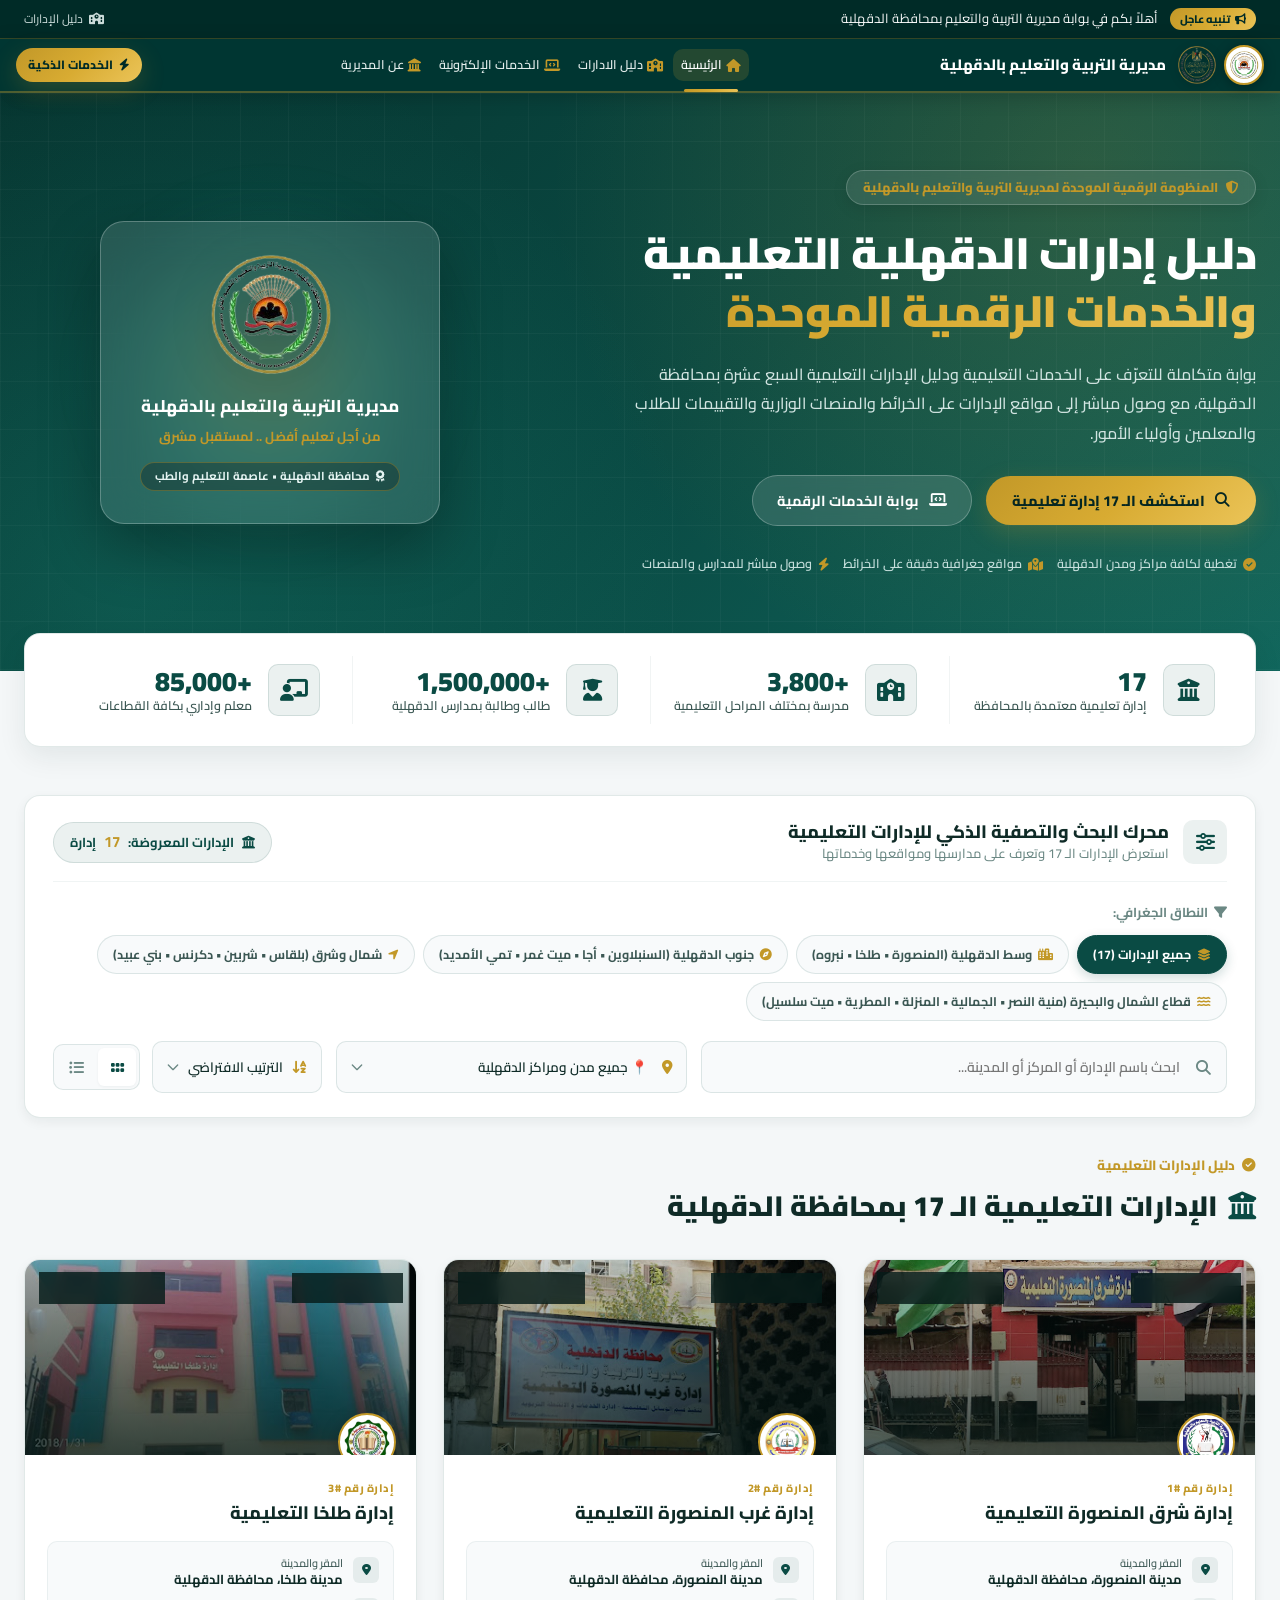
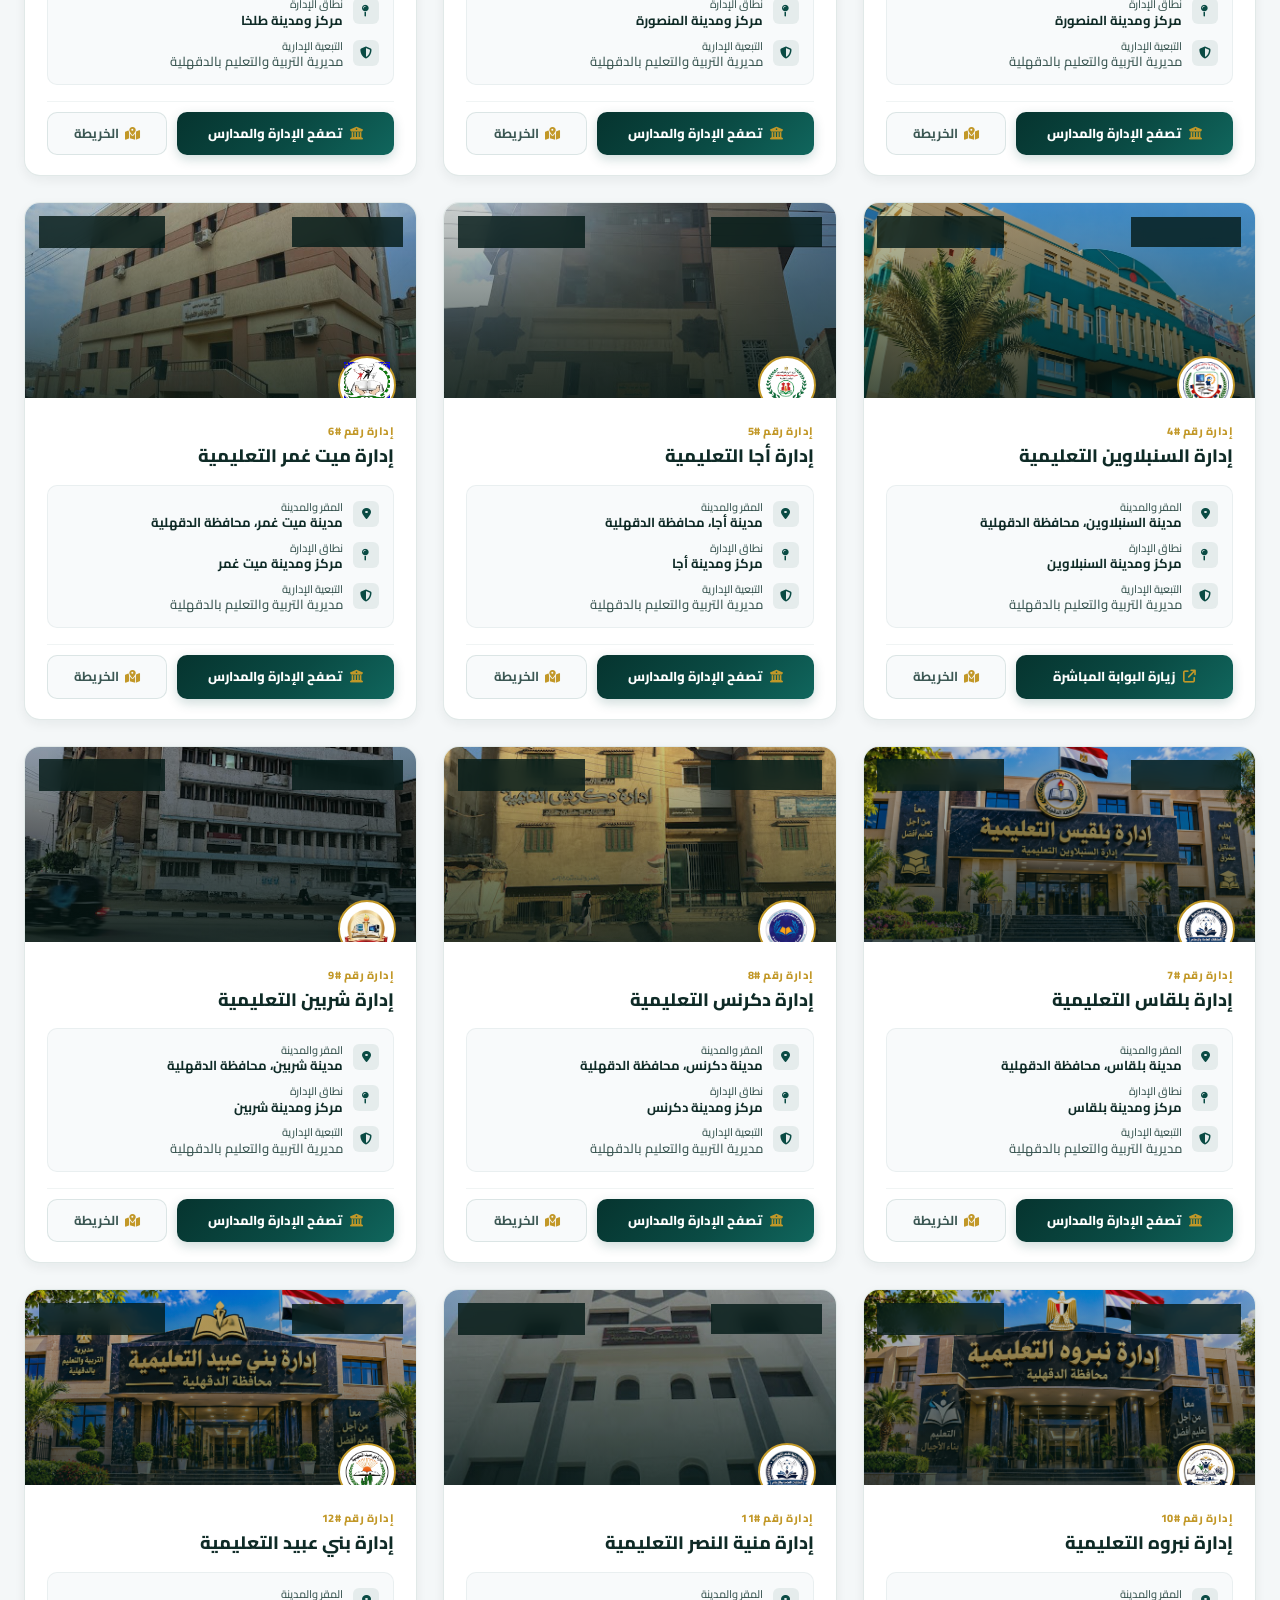
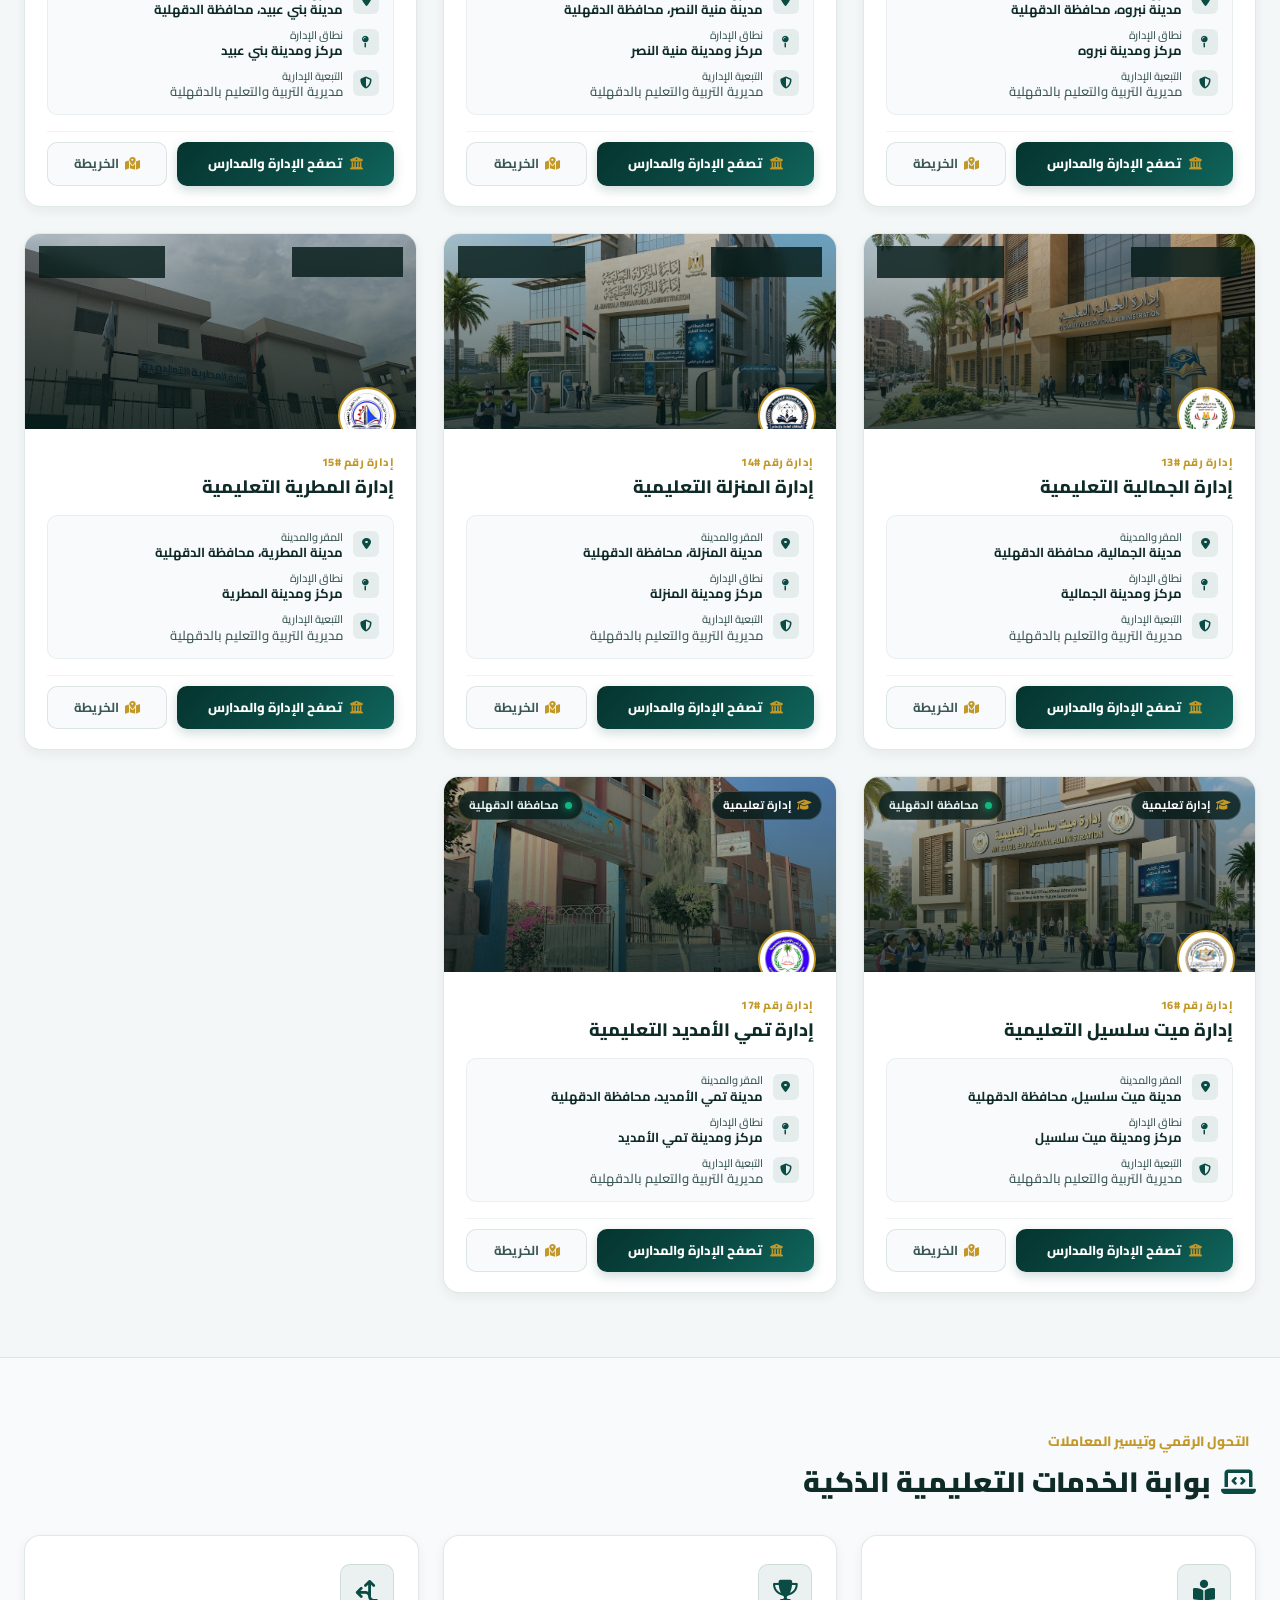
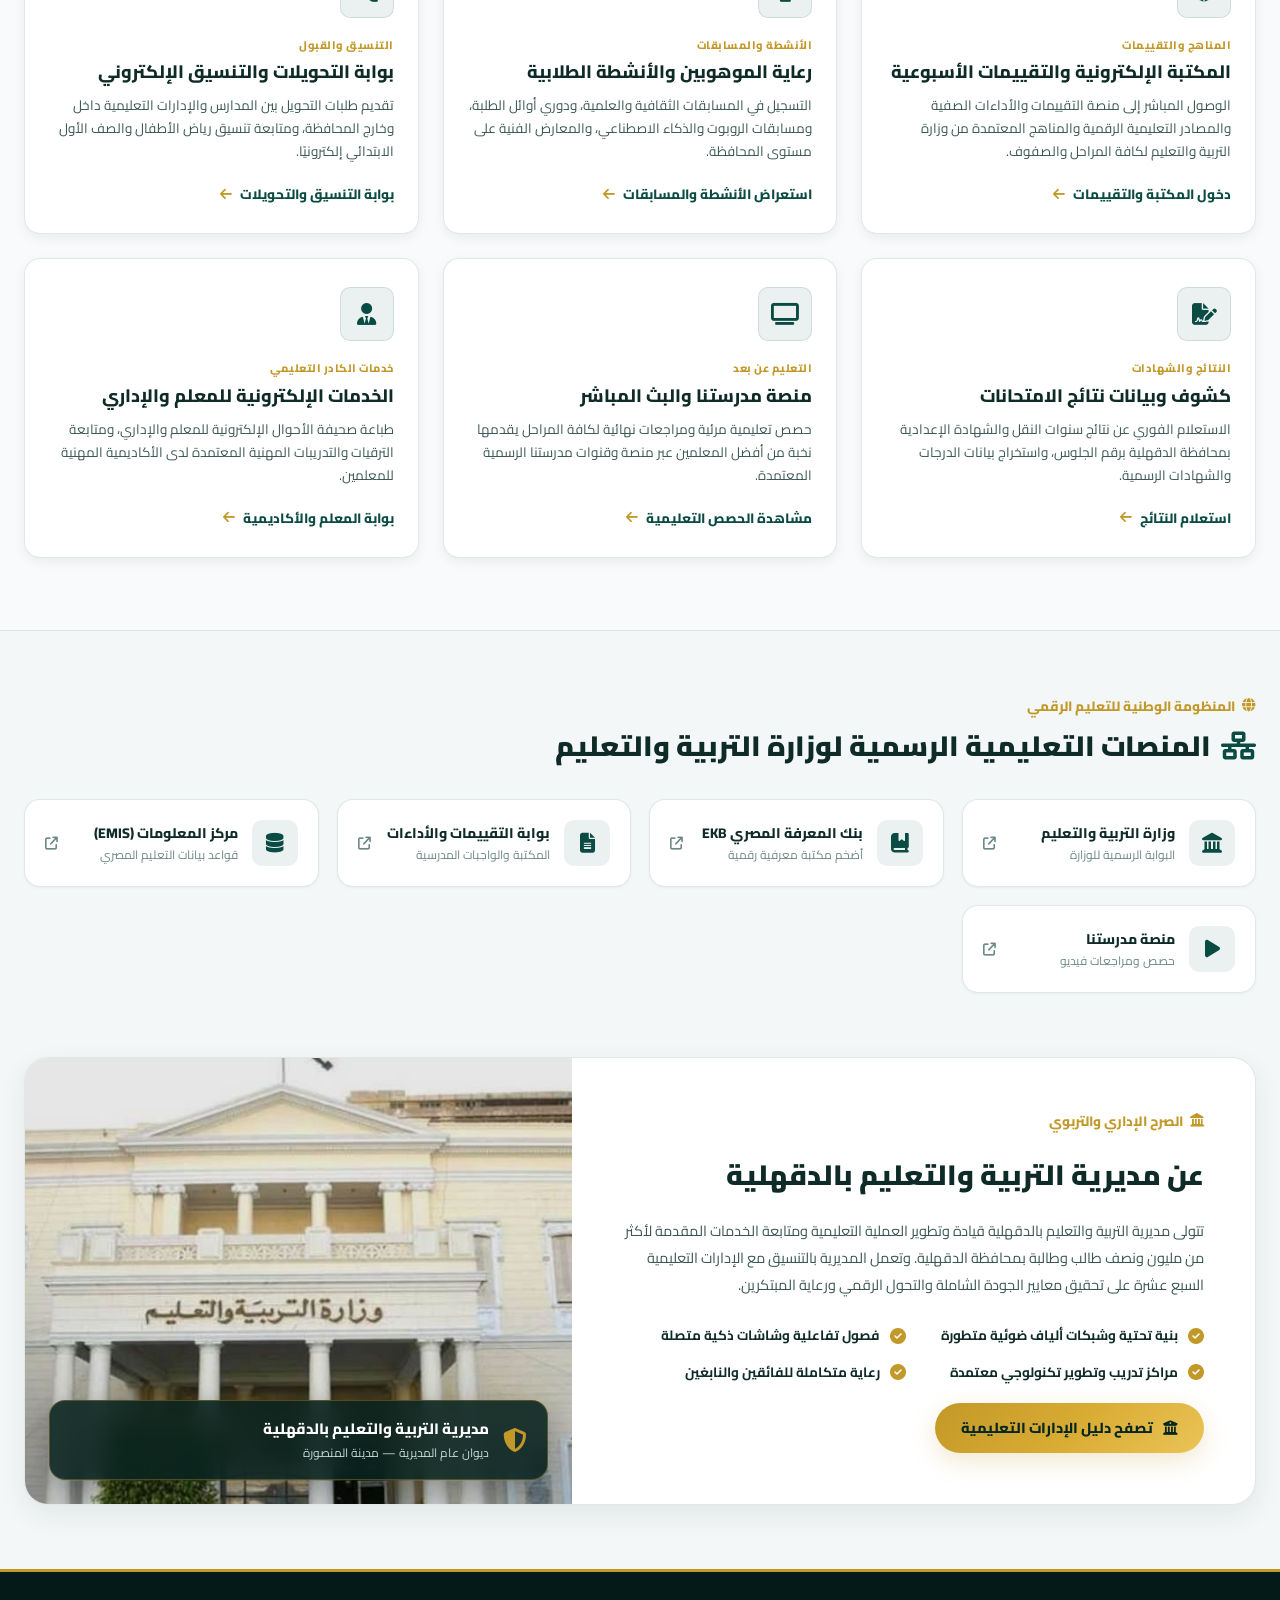
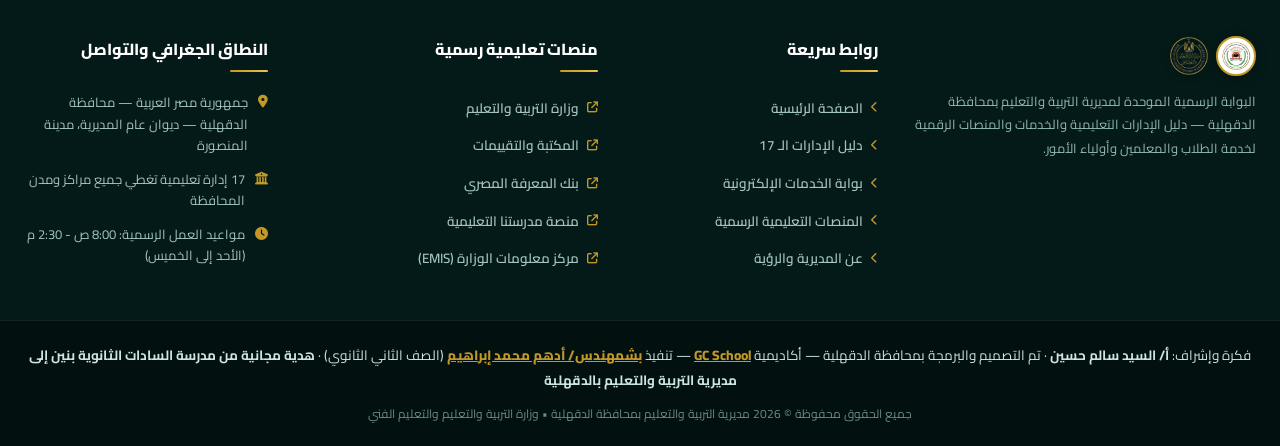
==== commit 83ca5723: "ببلل" ====
--- a/index.html
+++ b/index.html
@@ -1,24 +1,24 @@
 <!DOCTYPE html>
-<html lang="ar" dir="rtl">
+<html lang="ar" dir="rtl" data-theme="light">
 
 <head>
     <meta charset="UTF-8">
     <meta name="viewport" content="width=device-width, initial-scale=1.0">
     <meta name="description"
-        content="بوابة مديرية التربية والتعليم بمحافظة الدقهلية، وتضم دليل الإدارات التعليمية السبع عشرة بالمحافظة والخدمات التعليمية.">
+        content="بوابة مديرية التربية والتعليم بمحافظة الدقهلية — دليل الإدارات التعليمية السبع عشرة بالمحافظة والخدمات الرقمية والمنصات التعليمية المعتمدة.">
     <meta name="keywords"
-        content="مديرية التربية والتعليم بالدقهلية, الإدارات التعليمية بالدقهلية, وزارة التربية والتعليم, دليل الإدارات, الخدمات التعليمية">
-    <meta name="theme-color" content="#004C46">
-    <link rel="shortcut icon" href="مدريه.png" type="image/x-icon">
-
+        content="مديرية التربية والتعليم بالدقهلية, الإدارات التعليمية بالدقهلية, وزارة التربية والتعليم, دليل الإدارات, الخدمات التعليمية, نتائج الامتحانات, تقييمات الوزارة">
+    <meta name="theme-color" content="#0a4b44">
+    <link rel="shortcut icon" href="op-removebg-preview.png" type="image/x-icon">
+
+    <!-- Stylesheets & Fonts -->
     <link rel="stylesheet" href="https://cdnjs.cloudflare.com/ajax/libs/font-awesome/6.5.0/css/all.min.css">
     <link rel="preconnect" href="https://fonts.googleapis.com">
     <link rel="preconnect" href="https://fonts.gstatic.com" crossorigin>
     <link href="https://fonts.googleapis.com/css2?family=Cairo:wght@400;500;600;700;800;900&display=swap"
         rel="stylesheet">
-    <link rel="shortcut icon" href="op-removebg-preview.png" type="image/x-icon">
     <link rel="stylesheet" href="cd.css">
-    <title>مديرية التربية والتعليم بالدقهلية | دليل الادارات والخدمات التعليمية</title>
+    <title>مديرية التربية والتعليم بالدقهلية | البوابة الرقمية ودليل الإدارات</title>
 </head>
 
 <body>
@@ -71,8 +71,6 @@
                 <li><a href="#schools" class="awas"><i class="fa-solid fa-school"></i> دليل الادارات</a></li>
                 <li><a href="#services" class="awas"><i class="fa-solid fa-laptop-code"></i> الخدمات الإلكترونية</a></li>
                 <li><a href="#about" class="awas"><i class="fa-solid fa-landmark"></i> عن المديرية</a></li>
-                <li class="awas"><i class="fa-solid fa-gauge-high"></i> لوحة التحكم</li>
-                <li><a href="#about" class="awas"><i class="fa-solid fa-landmark"></i>لوحه التحكم</a></li>
                 <li class="mobile-drawer-cta">
                     <a href="#services" class="btn-primary"
                         style="width: 100%; justify-content: center; margin-top: 10px;">
@@ -96,29 +94,35 @@
 
     <div class="mobile-nav-backdrop" id="navBackdrop"></div>
 
+    <!-- Hero Section -->
     <section class="hero-section" id="hero">
         <div class="hero-container">
             <div class="hero-content">
                 <div class="hero-pill">
                     <i class="fa-solid fa-shield-halved"></i>
-                    بوابة مديرية التربية والتعليم بمحافظة الدقهلية
+                    المنظومة الرقمية الموحدة لمديرية التربية والتعليم بالدقهلية
                 </div>
                 <h2 class="hero-title">
-                    دليل إدارات الدقهلية <span>في منصة تعليمية واحدة</span>
+                    دليل إدارات الدقهلية التعليمية <span>والخدمات الرقمية الموحدة</span>
                 </h2>
                 <p class="hero-desc">
-                    بوابة للتعرّف على الخدمات التعليمية ودليل الإدارات التعليمية بمحافظة الدقهلية، مع وصول مباشر إلى
-                    مواقع الإدارات على الخريطة والمنصات والخدمات التعليمية للطلاب والمعلمين وأولياء الأمور.
+                    بوابة متكاملة للتعرّف على الخدمات التعليمية ودليل الإدارات التعليمية السبع عشرة بمحافظة الدقهلية،
+                    مع وصول مباشر إلى مواقع الإدارات على الخرائط والمنصات الوزارية والتقييمات للطلاب والمعلمين وأولياء الأمور.
                 </p>
                 <div class="hero-buttons">
                     <a href="#schools" class="btn-primary">
                         <i class="fa-solid fa-magnifying-glass"></i>
-                        استكشف دليل الادارات
+                        استكشف الـ 17 إدارة تعليمية
                     </a>
                     <a href="#services" class="btn-secondary">
-                        <i class="fa-solid fa-grid-2"></i>
-                        بوابة الخدمات الإلكترونية
-                    </a>
+                        <i class="fa-solid fa-laptop-code"></i>
+                        بوابة الخدمات الرقمية
+                    </a>
+                </div>
+                <div class="hero-feature-tags">
+                    <span><i class="fa-solid fa-circle-check"></i> تغطية لكافة مراكز ومدن الدقهلية</span>
+                    <span><i class="fa-solid fa-map-location-dot"></i> مواقع جغرافية دقيقة على الخرائط</span>
+                    <span><i class="fa-solid fa-bolt"></i> وصول مباشر للمدارس والمنصات</span>
                 </div>
             </div>
 
@@ -126,13 +130,18 @@
                 <div class="hero-emblem-glow"></div>
                 <div class="hero-emblem-card">
                     <img src="op-removebg-preview.png" alt="شعار مديرية التربية والتعليم بالدقهلية">
-                    <h4 style="font-size: 15px;">مديرية التربية والتعليم بالدقهلية</h4>
+                    <h4>مديرية التربية والتعليم بالدقهلية</h4>
                     <p>من أجل تعليم أفضل .. لمستقبل مشرق</p>
+                    <span class="hero-emblem-badge">
+                        <i class="fa-solid fa-award"></i>
+                        محافظة الدقهلية • عاصمة التعليم والطب
+                    </span>
                 </div>
             </div>
         </div>
     </section>
 
+    <!-- Key Statistics Ribbon -->
     <div class="stats-ribbon">
         <div class="stats-grid">
             <div class="stat-item">
@@ -141,7 +150,17 @@
                 </div>
                 <div>
                     <div class="stat-number">17</div>
-                    <div class="stat-label">إدارة تعليمية بمحافظة الدقهلية</div>
+                    <div class="stat-label">إدارة تعليمية معتمدة بالمحافظة</div>
+                </div>
+            </div>
+
+            <div class="stat-item">
+                <div class="stat-icon">
+                    <i class="fa-solid fa-school"></i>
+                </div>
+                <div>
+                    <div class="stat-number">+3,800</div>
+                    <div class="stat-label">مدرسة بمختلف المراحل التعليمية</div>
                 </div>
             </div>
 
@@ -150,8 +169,8 @@
                     <i class="fa-solid fa-user-graduate"></i>
                 </div>
                 <div>
-                    <div class="stat-number">+25,000</div>
-                    <div class="stat-label">خدمات تعليمية للطلاب وأولياء الأمور</div>
+                    <div class="stat-number">+1,500,000</div>
+                    <div class="stat-label">طالب وطالبة بمدارس الدقهلية</div>
                 </div>
             </div>
 
@@ -160,48 +179,67 @@
                     <i class="fa-solid fa-chalkboard-user"></i>
                 </div>
                 <div>
-                    <div class="stat-number">
-+2,100</div>
-                    <div class="stat-label">خدمات تعليمية للمعلمين والإداريين</div>
-                </div>
-            </div>
-
-            <div class="stat-item">
-                <div class="stat-icon">
-                    <i class="fa-solid fa-award"></i>
-                </div>
-                <div>
-                    <div class="stat-number">
-100%</div>
-                    <div class="stat-label">منصات وخدمات تعليمية</div>
+                    <div class="stat-number">+85,000</div>
+                    <div class="stat-label">معلم وإداري بكافة القطاعات</div>
                 </div>
             </div>
         </div>
     </div>
 
+    <!-- Search & Filter Section -->
     <section class="filter-section" id="schools">
         <div class="filter-card">
             <div class="filter-header">
-                <div class="filter-title">
-                    <i class="fa-solid fa-sliders"></i>
-                    محرك البحث والتصفية الذكي للادارات
+                <div class="filter-title-wrap">
+                    <div class="filter-icon-box">
+                        <i class="fa-solid fa-sliders"></i>
+                    </div>
+                    <div>
+                        <h3 class="filter-title">محرك البحث والتصفية الذكي للإدارات التعليمية</h3>
+                        <p class="filter-desc">استعرض الإدارات الـ 17 وتعرف على مدارسها ومواقعها وخدماتها</p>
+                    </div>
                 </div>
                 <div class="filter-count-badge">
-                    الإدارات المدرجة: <span id="schoolsCount">17</span> إدارة
-                </div>
-            </div>
-
+                    <i class="fa-solid fa-building-columns"></i>
+                    الإدارات المعروضة: <strong id="schoolsCount">17</strong> إدارة
+                </div>
+            </div>
+
+            <!-- Quick Geographic Filter Chips -->
+            <div class="filter-chips-row">
+                <span class="chips-label"><i class="fa-solid fa-filter"></i> النطاق الجغرافي:</span>
+                <div class="chips-scroll-wrap">
+                    <button type="button" class="filter-chip active" data-region="all">
+                        <i class="fa-solid fa-layer-group"></i> جميع الإدارات (17)
+                    </button>
+                    <button type="button" class="filter-chip" data-region="center">
+                        <i class="fa-solid fa-city"></i> وسط الدقهلية (المنصورة • طلخا • نبروه)
+                    </button>
+                    <button type="button" class="filter-chip" data-region="south">
+                        <i class="fa-solid fa-compass"></i> جنوب الدقهلية (السنبلاوين • أجا • ميت غمر • تمي الأمديد)
+                    </button>
+                    <button type="button" class="filter-chip" data-region="north-east">
+                        <i class="fa-solid fa-location-arrow"></i> شمال وشرق (بلقاس • شربين • دكرنس • بني عبيد)
+                    </button>
+                    <button type="button" class="filter-chip" data-region="lake">
+                        <i class="fa-solid fa-water"></i> قطاع الشمال والبحيرة (منية النصر • الجمالية • المنزلة • المطرية • ميت سلسيل)
+                    </button>
+                </div>
+            </div>
+
+            <!-- Filter Controls Row -->
             <div class="filter-controls-row">
                 <div class="search-input-wrap">
                     <i class="fa-solid fa-magnifying-glass search-icon"></i>
-                    <input type="text" id="schoolSearch" placeholder="ابحث باسم الإدارة أو المدينة..."
+                    <input type="text" id="schoolSearch" placeholder="ابحث باسم الإدارة أو المركز أو المدينة..."
                         autocomplete="off">
-                    <button type="button" class="search-clear-btn" id="searchClearBtn" title="مسح البحث">
+                    <button type="button" class="search-clear-btn" id="searchClearBtn" title="مسح البحث" style="display: none;">
                         <i class="fa-solid fa-circle-xmark"></i>
                     </button>
                 </div>
 
                 <div class="select-wrap">
+                    <i class="fa-solid fa-location-dot select-icon"></i>
                     <select id="areaFilter" class="custom-select" aria-label="تصفية حسب المدينة">
                         <option value="all">📍 جميع مدن ومراكز الدقهلية</option>
                         <option value="المنصورة">المنصورة</option>
@@ -225,6 +263,7 @@
 
                 <div class="filter-action-group">
                     <div class="select-wrap sort-select-wrap">
+                        <i class="fa-solid fa-arrow-down-a-z select-icon"></i>
                         <select id="sortFilter" class="custom-select" aria-label="ترتيب النتائج">
                             <option value="default">الترتيب الافتراضي</option>
                             <option value="name-asc">الاسم (أ - ي)</option>
@@ -233,29 +272,29 @@
                     </div>
 
                     <div class="view-toggle-btns">
-                        <button type="button" class="view-btn active" id="viewGridBtn" title="عرض شبكي">
+                        <button type="button" class="view-btn active" id="viewGridBtn" title="عرض بطاقات شبكية" aria-label="عرض شبكي">
                             <i class="fa-solid fa-grip"></i>
                         </button>
-                        <button type="button" class="view-btn" id="viewListBtn" title="عرض قائمة">
+                        <button type="button" class="view-btn" id="viewListBtn" title="عرض قائمة تفصيلية" aria-label="عرض قائمة">
                             <i class="fa-solid fa-list-ul"></i>
                         </button>
                     </div>
                 </div>
             </div>
-
         </div>
     </section>
 
+    <!-- Administrations Cards Section -->
     <main class="schools-section">
         <div class="section-title-wrap">
             <div class="section-heading-group">
                 <span class="section-subtitle">
                     <i class="fa-solid fa-circle-check"></i>
-                    دليل الادارات 
+                    دليل الإدارات التعليمية
                 </span>
                 <h3 class="section-main-title">
                     <i class="fa-solid fa-building-columns"></i>
-                    الإدارات المدرجة حاليًا في الدليل
+                    الإدارات التعليمية الـ 17 بمحافظة الدقهلية
                 </h3>
             </div>
         </div>
@@ -263,6 +302,7 @@
         <div class="schools-grid" id="schoolsGrid"></div>
     </main>
 
+    <!-- Electronic Services Section -->
     <section class="services-section" id="services">
         <div class="services-container">
             <div class="section-title-wrap">
@@ -273,7 +313,7 @@
                     </span>
                     <h3 class="section-main-title">
                         <i class="fa-solid fa-laptop-code"></i>
-                        بوابة الخدمات التعليمية بمحافظة الدقهلية
+                        بوابة الخدمات التعليمية الذكية
                     </h3>
                 </div>
             </div>
@@ -283,10 +323,11 @@
                     <div class="service-icon-wrap">
                         <i class="fa-solid fa-book-open-reader"></i>
                     </div>
-                    <h4 class="service-title">المكتبة الإلكترونية والتقييمات</h4>
+                    <span class="service-category-tag">المناهج والتقييمات</span>
+                    <h4 class="service-title">المكتبة الإلكترونية والتقييمات الأسبوعية</h4>
                     <p class="service-desc">
-                        الوصول المباشر إلى منصة التقييمات والأداءات والمصادر التعليمية الرقمية والمناهج المعتمدة من
-                        وزارة التربية والتعليم لكافة المراحل.
+                        الوصول المباشر إلى منصة التقييمات والأداءات الصفية والمصادر التعليمية الرقمية والمناهج المعتمدة من
+                        وزارة التربية والتعليم لكافة المراحل والصفوف.
                     </p>
                     <a href="https://ellibrary.moe.gov.eg/Performance_Assessments/" target="_blank"
                         rel="noopener noreferrer" class="service-link">
@@ -298,18 +339,149 @@
                     <div class="service-icon-wrap">
                         <i class="fa-solid fa-trophy"></i>
                     </div>
-                    <h4 class="service-title">رعاية الموهوبين والأنشطة</h4>
+                    <span class="service-category-tag">الأنشطة والمسابقات</span>
+                    <h4 class="service-title">رعاية الموهوبين والأنشطة الطلابية</h4>
                     <p class="service-desc">
-                        التسجيل في المسابقات الثقافية والعلمية، ودوري أوائل الطلبة، والمعارض الفنية والأنشطة التعليمية.
+                        التسجيل في المسابقات الثقافية والعلمية، ودوري أوائل الطلبة، ومسابقات الروبوت والذكاء الاصطناعي، والمعارض الفنية على مستوى المحافظة.
                     </p>
-                    <a href="javascript:alert('باب التسجيل في مسابقات العام الدراسي مفتوح');" class="service-link">
-                        استعراض المسابقات <i class="fa-solid fa-arrow-left"></i>
+                    <a href="#schools" class="service-link">
+                        استعراض الأنشطة والمسابقات <i class="fa-solid fa-arrow-left"></i>
+                    </a>
+                </div>
+
+                <div class="service-card">
+                    <div class="service-icon-wrap">
+                        <i class="fa-solid fa-arrows-split-up-and-left"></i>
+                    </div>
+                    <span class="service-category-tag">التنسيق والقبول</span>
+                    <h4 class="service-title">بوابة التحويلات والتنسيق الإلكتروني</h4>
+                    <p class="service-desc">
+                        تقديم طلبات التحويل بين المدارس والإدارات التعليمية داخل وخارج المحافظة، ومتابعة تنسيق رياض الأطفال والصف الأول الابتدائي إلكترونيًا.
+                    </p>
+                    <a href="https://emis.gov.eg/" target="_blank" rel="noopener noreferrer" class="service-link">
+                        بوابة التنسيق والتحويلات <i class="fa-solid fa-arrow-left"></i>
+                    </a>
+                </div>
+
+                <div class="service-card">
+                    <div class="service-icon-wrap">
+                        <i class="fa-solid fa-file-signature"></i>
+                    </div>
+                    <span class="service-category-tag">النتائج والشهادات</span>
+                    <h4 class="service-title">كشوف وبيانات نتائج الامتحانات</h4>
+                    <p class="service-desc">
+                        الاستعلام الفوري عن نتائج سنوات النقل والشهادة الإعدادية بمحافظة الدقهلية برقم الجلوس، واستخراج بيانات الدرجات والشهادات الرسمية.
+                    </p>
+                    <a href="http://dakahlia.gov.eg/" target="_blank" rel="noopener noreferrer" class="service-link">
+                        استعلام النتائج <i class="fa-solid fa-arrow-left"></i>
+                    </a>
+                </div>
+
+                <div class="service-card">
+                    <div class="service-icon-wrap">
+                        <i class="fa-solid fa-tv"></i>
+                    </div>
+                    <span class="service-category-tag">التعليم عن بعد</span>
+                    <h4 class="service-title">منصة مدرستنا والبث المباشر</h4>
+                    <p class="service-desc">
+                        حصص تعليمية مرئية ومراجعات نهائية لكافة المراحل يقدمها نخبة من أفضل المعلمين عبر منصة وقنوات مدرستنا الرسمية المعتمدة.
+                    </p>
+                    <a href="https://madrasetna.moe.gov.eg/" target="_blank" rel="noopener noreferrer" class="service-link">
+                        مشاهدة الحصص التعليمية <i class="fa-solid fa-arrow-left"></i>
+                    </a>
+                </div>
+
+                <div class="service-card">
+                    <div class="service-icon-wrap">
+                        <i class="fa-solid fa-user-tie"></i>
+                    </div>
+                    <span class="service-category-tag">خدمات الكادر التعليمي</span>
+                    <h4 class="service-title">الخدمات الإلكترونية للمعلم والإداري</h4>
+                    <p class="service-desc">
+                        طباعة صحيفة الأحوال الإلكترونية للمعلم والإداري، ومتابعة الترقيات والتدريبات المهنية المعتمدة لدى الأكاديمية المهنية للمعلمين.
+                    </p>
+                    <a href="https://academy.emis.gov.eg/" target="_blank" rel="noopener noreferrer" class="service-link">
+                        بوابة المعلم والأكاديمية <i class="fa-solid fa-arrow-left"></i>
                     </a>
                 </div>
             </div>
         </div>
     </section>
 
+    <!-- Official Platforms Section -->
+    <section class="platforms-section" id="platforms">
+        <div class="section-title-wrap">
+            <div class="section-heading-group">
+                <span class="section-subtitle">
+                    <i class="fa-solid fa-globe"></i>
+                    المنظومة الوطنية للتعليم الرقمي
+                </span>
+                <h3 class="section-main-title">
+                    <i class="fa-solid fa-network-wired"></i>
+                    المنصات التعليمية الرسمية لوزارة التربية والتعليم
+                </h3>
+            </div>
+        </div>
+
+        <div class="platforms-grid">
+            <a href="https://moe.gov.eg/" target="_blank" rel="noopener noreferrer" class="platform-card">
+                <div class="platform-icon-box">
+                    <i class="fa-solid fa-landmark"></i>
+                </div>
+                <div class="platform-info">
+                    <span class="platform-name">وزارة التربية والتعليم</span>
+                    <span class="platform-sub">البوابة الرسمية للوزارة</span>
+                </div>
+                <i class="fa-solid fa-arrow-up-right-from-square platform-arrow"></i>
+            </a>
+
+            <a href="https://www.ekb.eg/" target="_blank" rel="noopener noreferrer" class="platform-card">
+                <div class="platform-icon-box">
+                    <i class="fa-solid fa-book-bookmark"></i>
+                </div>
+                <div class="platform-info">
+                    <span class="platform-name">بنك المعرفة المصري EKB</span>
+                    <span class="platform-sub">أضخم مكتبة معرفية رقمية</span>
+                </div>
+                <i class="fa-solid fa-arrow-up-right-from-square platform-arrow"></i>
+            </a>
+
+            <a href="https://ellibrary.moe.gov.eg/Performance_Assessments/" target="_blank" rel="noopener noreferrer" class="platform-card">
+                <div class="platform-icon-box">
+                    <i class="fa-solid fa-file-lines"></i>
+                </div>
+                <div class="platform-info">
+                    <span class="platform-name">بوابة التقييمات والأداءات</span>
+                    <span class="platform-sub">المكتبة والواجبات المدرسية</span>
+                </div>
+                <i class="fa-solid fa-arrow-up-right-from-square platform-arrow"></i>
+            </a>
+
+            <a href="https://emis.gov.eg/" target="_blank" rel="noopener noreferrer" class="platform-card">
+                <div class="platform-icon-box">
+                    <i class="fa-solid fa-database"></i>
+                </div>
+                <div class="platform-info">
+                    <span class="platform-name">مركز المعلومات (EMIS)</span>
+                    <span class="platform-sub">قواعد بيانات التعليم المصري</span>
+                </div>
+                <i class="fa-solid fa-arrow-up-right-from-square platform-arrow"></i>
+            </a>
+
+            <a href="https://madrasetna.moe.gov.eg/" target="_blank" rel="noopener noreferrer" class="platform-card">
+                <div class="platform-icon-box">
+                    <i class="fa-solid fa-play"></i>
+                </div>
+                <div class="platform-info">
+                    <span class="platform-name">منصة مدرستنا</span>
+                    <span class="platform-sub">حصص ومراجعات فيديو</span>
+                </div>
+                <i class="fa-solid fa-arrow-up-right-from-square platform-arrow"></i>
+            </a>
+        </div>
+    </section>
+
+    <!-- About Directorate Section -->
     <section class="about-section" id="about">
         <div class="about-card">
             <div class="about-content">
@@ -317,68 +489,68 @@
                     <i class="fa-solid fa-landmark"></i>
                     الصرح الإداري والتربوي
                 </span>
-                <h3 class="section-main-title" style="margin-bottom: 14px;">
+                <h3 class="section-main-title">
                     عن مديرية التربية والتعليم بالدقهلية
                 </h3>
-                <p style="color: #4A6361; line-height: 1.8; font-size: 14.5px;">
-                    تتولى مديرية التربية والتعليم بالدقهلية دعم العملية التعليمية ومتابعة الخدمات المقدمة للطلاب
-                    والمعلمين وأولياء الأمور في المحافظة. تهدف هذه البوابة إلى تسهيل الوصول إلى المعلومات والخدمات
-                    التعليمية، ويعرض دليل الإدارات التعليمية السبع عشرة ومواقعها الجغرافية داخل المحافظة.
+                <p>
+                    تتولى مديرية التربية والتعليم بالدقهلية قيادة وتطوير العملية التعليمية ومتابعة الخدمات المقدمة لأكثر من
+                    مليون ونصف طالب وطالبة بمحافظة الدقهلية. وتعمل المديرية بالتنسيق مع الإدارات التعليمية السبع عشرة على
+                    تحقيق معايير الجودة الشاملة والتحول الرقمي ورعاية المبتكرين.
                 </p>
 
                 <div class="about-features">
                     <div class="about-feat-item">
-                        <i class="fa-solid fa-check-circle"></i>
-                        <span>بنية تحتية وشبكات ألياف ضوئية</span>
+                        <i class="fa-solid fa-circle-check"></i>
+                        <span>بنية تحتية وشبكات ألياف ضوئية متطورة</span>
                     </div>
                     <div class="about-feat-item">
-                        <i class="fa-solid fa-check-circle"></i>
-                        <span>شاشات وفصول تفاعلية ذكية</span>
+                        <i class="fa-solid fa-circle-check"></i>
+                        <span>فصول تفاعلية وشاشات ذكية متصلة</span>
                     </div>
                     <div class="about-feat-item">
-                        <i class="fa-solid fa-check-circle"></i>
+                        <i class="fa-solid fa-circle-check"></i>
                         <span>مراكز تدريب وتطوير تكنولوجي معتمدة</span>
                     </div>
                     <div class="about-feat-item">
-                        <i class="fa-solid fa-check-circle"></i>
-                        <span>رعاية متكاملة للفائقين والمبتكرين</span>
-                    </div>
-                </div>
-
-                <div style="display: flex; gap: 12px; align-items: center;">
+                        <i class="fa-solid fa-circle-check"></i>
+                        <span>رعاية متكاملة للفائقين والنابغين</span>
+                    </div>
+                </div>
+
+                <div>
                     <a href="#schools" class="btn-primary">
-                        <i class="fa-solid fa-list-check"></i>
-                        تصفح ادارات المدرجة
+                        <i class="fa-solid fa-building-columns"></i>
+                        تصفح دليل الإدارات التعليمية
                     </a>
                 </div>
             </div>
 
             <div class="about-image-side">
-                <img src="re.jpg" alt="مبنى تعليمي بمحافظة الدقهلية">
+                <img src="re.jpg" alt="مبنى مديرية التربية والتعليم بمحافظة الدقهلية" loading="lazy">
                 <div class="about-overlay-card">
                     <i class="fa-solid fa-shield-halved"></i>
                     <div>
                         <h5>مديرية التربية والتعليم بالدقهلية</h5>
-                        <p>محافظة الدقهلية</p>
+                        <p>ديوان عام المديرية — مدينة المنصورة</p>
                     </div>
                 </div>
             </div>
         </div>
     </section>
 
+    <!-- Modern Footer -->
     <footer class="footer-main" id="footer">
         <div class="footer-container">
             <div class="footer-col footer-brand-info">
                 <div class="brand-section">
                     <div class="brand-logo-wrap">
                         <img class="brand-logo" src="op-removebg-preview.png" alt="شعار المديرية">
-                        <img class="brand-eagle" src="ف.png"
-                            alt="شعار النسر">
+                        <img class="brand-eagle" src="ف.png" alt="شعار جمهورية مصر العربية">
                     </div>
                 </div>
                 <p>
-                    بوابة تعليمية للتعريف بمديرية التربية والتعليم بالدقهلية وخدماتها ودليل الإدارات المدرجة بالمحافظة.
-                    نسعى إلى تسهيل وصول الطلاب والمعلمين وأولياء الأمور إلى المعلومات التعليمية.
+                    البوابة الرسمية الموحدة لمديرية التربية والتعليم بمحافظة الدقهلية — دليل الإدارات التعليمية والخدمات
+                    والمنصات الرقمية لخدمة الطلاب والمعلمين وأولياء الأمور.
                 </p>
             </div>
 
@@ -386,67 +558,70 @@
                 <h4>روابط سريعة</h4>
                 <ul class="footer-links-list">
                     <li><a href="#hero"><i class="fa-solid fa-chevron-left"></i> الصفحة الرئيسية</a></li>
-                    <li><a href="#schools"><i class="fa-solid fa-chevron-left"></i> دليل الادارات</a></li>
+                    <li><a href="#schools"><i class="fa-solid fa-chevron-left"></i> دليل الإدارات الـ 17</a></li>
                     <li><a href="#services"><i class="fa-solid fa-chevron-left"></i> بوابة الخدمات الإلكترونية</a></li>
-                    <li><a href="#about"><i class="fa-solid fa-chevron-left"></i> الرؤية والرسالة التربوية</a></li>
+                    <li><a href="#platforms"><i class="fa-solid fa-chevron-left"></i> المنصات التعليمية الرسمية</a></li>
+                    <li><a href="#about"><i class="fa-solid fa-chevron-left"></i> عن المديرية والرؤية</a></li>
                 </ul>
             </div>
 
             <div class="footer-col">
                 <h4>منصات تعليمية رسمية</h4>
                 <ul class="footer-links-list">
-                    <li><a href="https://moe.gov.eg/" target="_blank" rel="noopener"><i
+                    <li><a href="https://moe.gov.eg/" target="_blank" rel="noopener noreferrer"><i
                                 class="fa-solid fa-arrow-up-right-from-square"></i> وزارة التربية والتعليم</a></li>
                     <li><a href="https://ellibrary.moe.gov.eg/Performance_Assessments/" target="_blank"
-                            rel="noopener"><i class="fa-solid fa-arrow-up-right-from-square"></i> المكتبة الإلكترونية
+                            rel="noopener noreferrer"><i class="fa-solid fa-arrow-up-right-from-square"></i> المكتبة
                             والتقييمات</a></li>
-                    <li><a href="https://www.ekb.eg/" target="_blank" rel="noopener"><i
+                    <li><a href="https://www.ekb.eg/" target="_blank" rel="noopener noreferrer"><i
                                 class="fa-solid fa-arrow-up-right-from-square"></i> بنك المعرفة المصري</a></li>
-                    <li><a href="https://madrasetna.moe.gov.eg/" target="_blank" rel="noopener"><i
+                    <li><a href="https://madrasetna.moe.gov.eg/" target="_blank" rel="noopener noreferrer"><i
                                 class="fa-solid fa-arrow-up-right-from-square"></i> منصة مدرستنا التعليمية</a></li>
-                    <li><a href="https://emis.gov.eg/" target="_blank" rel="noopener"><i
+                    <li><a href="https://emis.gov.eg/" target="_blank" rel="noopener noreferrer"><i
                                 class="fa-solid fa-arrow-up-right-from-square"></i> مركز معلومات الوزارة (EMIS)</a></li>
                 </ul>
             </div>
 
             <div class="footer-col">
-                <h4>نطاق الخدمات</h4>
+                <h4>النطاق الجغرافي والتواصل</h4>
                 <div class="footer-contact-list">
                     <div class="footer-contact-item">
                         <i class="fa-solid fa-location-dot"></i>
-                        <span>محافظة الدقهلية</span>
-                    </div>
-                </div>
-            </div>
-        </div>
-
-
+                        <span>جمهورية مصر العربية — محافظة الدقهلية — ديوان عام المديرية، مدينة المنصورة</span>
+                    </div>
+                    <div class="footer-contact-item">
+                        <i class="fa-solid fa-building-columns"></i>
+                        <span>17 إدارة تعليمية تغطي جميع مراكز ومدن المحافظة</span>
+                    </div>
+                    <div class="footer-contact-item">
+                        <i class="fa-solid fa-clock"></i>
+                        <span>مواعيد العمل الرسمية: 8:00 ص - 2:30 م (الأحد إلى الخميس)</span>
+                    </div>
+                </div>
+            </div>
+        </div>
 
         <div class="footer-bottom">
-            <div class="footer-bottom-inner"
-                style="flex-direction: column; text-align: center; gap: 10px; width: 100%;">
-                <div class="footer-custom-credits"
-                    style="font-size: 13.5px; line-height: 1.9; color: #D3E6E3; padding: 4px 10px;">
-                    فكرة وإشراف: <strong style="color: var(--gold);">أ/ السيد سالم حسين</strong> · تم التصميم والبرمجة
-                    بمحافظة الدقهلية — أكاديمية <a href="https://www.gcschool.tech/" target="_blank"
-                        rel="noopener noreferrer"
-                        style="color: var(--gold); font-weight: 800; text-decoration: underline;">GC School</a> — تنفيذ
-                    <strong style="color: #C58AFF"><a  class="qqq" href="https://technological-adham.vercel.app/" target="_blank">بشمهندس/ أدهم محمد ابراهيم </a></strong> — الصف الثاني الثانوي · <span
-                        style="color: var(--gold); font-weight: 700;">هدية مجانية من مدرسة السادات الثانوية بنين إلى
-                        مديرية التربية والتعليم بالدقهلية</span>
-                </div>
-                <div style="font-size: 12px; color: #7A9391;">
-                    جميع الحقوق محفوظة © 2026 <span>مديرية التربية والتعليم بمحافظة الدقهلية</span>.
+            <div class="footer-bottom-inner">
+                <div class="footer-custom-credits">
+                    فكرة وإشراف: <strong>أ/ السيد سالم حسين</strong> · تم التصميم والبرمجة بمحافظة الدقهلية — أكاديمية
+                    <a href="https://www.gcschool.tech/" target="_blank" rel="noopener noreferrer">GC School</a> — تنفيذ
+                    <span class="developer-highlight"><a href="https://technological-adham.vercel.app/" target="_blank" rel="noopener noreferrer">بشمهندس/ أدهم محمد إبراهيم</a></span>
+                    (الصف الثاني الثانوي) · <strong>هدية مجانية من مدرسة السادات الثانوية بنين إلى مديرية التربية والتعليم بالدقهلية</strong>
+                </div>
+                <div class="footer-copyright">
+                    جميع الحقوق محفوظة © 2026 مديرية التربية والتعليم بمحافظة الدقهلية • وزارة التربية والتعليم والتعليم الفني
                 </div>
             </div>
         </div>
     </footer>
 
+    <!-- Back To Top Floating Button -->
     <button type="button" class="back-to-top" id="backToTop" title="الرجوع لأعلى الصفحة" aria-label="الرجوع للأعلى">
         <i class="fa-solid fa-arrow-up"></i>
     </button>
 
-
+    <!-- Scripts -->
     <script src="administration-logos.js"></script>
     <script src="الاداره.js"></script>
     <script src="site-cms.js"></script>
--- a/cd.css
+++ b/cd.css
@@ -1,42 +1,107 @@
+/* ==========================================================================
+   مديرية التربية والتعليم بمحافظة الدقهلية — التصميم العصري الشامل الموحد
+   Unified Modern Design System | Dakahlia Directorate of Education
+   ========================================================================== */
+
 :root {
-    --primary: #35e0c1;
-    --primary-dark: #16ad9b;
-    --primary-light: #68f2d5;
-    --primary-soft: rgba(53, 224, 193, 0.1);
-    --primary-gradient: linear-gradient(135deg, #0d292e 0%, #104c4c 55%, #16806f 100%);
-    
-    --gold: #35e0c1;
-    --gold-hover: #68f2d5;
-    --gold-light: rgba(53, 224, 193, 0.1);
-    --gold-gradient: linear-gradient(135deg, #35e0c1 0%, #68f2d5 100%);
-    
-    --bg-main: #f4f8fb;
-    --bg-card: #FFFFFF;
-    --bg-glass: rgba(255, 255, 255, 0.92);
-    
-    --text-primary: #172f3b;
-    --text-secondary: #526b78;
-    --text-muted: #81949d;
-    --text-white: #FFFFFF;
-    
-    --border-color: #dce8ed;
-    --border-light: #edf3f6;
-    
-    --shadow-sm: 0 4px 14px rgba(29, 68, 87, 0.06);
-    --shadow-md: 0 12px 30px rgba(29, 68, 87, 0.09);
-    --shadow-lg: 0 22px 48px rgba(29, 68, 87, 0.12);
-    --shadow-gold: 0 8px 20px rgba(242, 123, 85, 0.25);
-    
-    --radius-sm: 8px;
-    --radius-md: 14px;
-    --radius-lg: 20px;
+    /* Color Palette - Egyptian Emerald & Royal Gold (Light Mode Default) */
+    --primary: #0a4b44;
+    --primary-dark: #06342f;
+    --primary-light: #10665d;
+    --primary-soft: rgba(10, 75, 68, 0.08);
+    --primary-gradient: linear-gradient(135deg, #06342f 0%, #0a4b44 55%, #10665d 100%);
+    --primary-rgb: 10, 75, 68;
+
+    --gold: #c29828;
+    --gold-hover: #d8ab32;
+    --gold-light: rgba(194, 152, 40, 0.12);
+    --gold-gradient: linear-gradient(135deg, #c29828 0%, #d8ab32 50%, #ebc458 100%);
+    --gold-rgb: 194, 152, 40;
+
+    --accent-emerald: #10b981;
+    --accent-blue: #2563eb;
+
+    /* Surfaces & Backgrounds */
+    --bg-main: #f4f7f8;
+    --bg-card: #ffffff;
+    --bg-card-secondary: #f8fafb;
+    --bg-glass: rgba(255, 255, 255, 0.88);
+    --bg-header: rgba(255, 255, 255, 0.94);
+    --bg-ticker: #052a26;
+
+    /* Typography */
+    --text-primary: #0f2b27;
+    --text-secondary: #3b5753;
+    --text-muted: #6b8884;
+    --text-white: #ffffff;
+
+    /* Borders & Lines */
+    --border-color: rgba(10, 75, 68, 0.12);
+    --border-light: rgba(10, 75, 68, 0.06);
+    --border-hover: rgba(194, 152, 40, 0.45);
+
+    /* Shadows */
+    --shadow-xs: 0 1px 3px rgba(6, 40, 36, 0.05);
+    --shadow-sm: 0 4px 12px rgba(6, 40, 36, 0.06);
+    --shadow-md: 0 10px 28px rgba(6, 40, 36, 0.08);
+    --shadow-lg: 0 20px 50px rgba(6, 40, 36, 0.12);
+    --shadow-gold: 0 8px 24px rgba(194, 152, 40, 0.22);
+
+    /* Radii */
+    --radius-xs: 6px;
+    --radius-sm: 10px;
+    --radius-md: 16px;
+    --radius-lg: 24px;
     --radius-full: 9999px;
-    
+
+    /* Transitions */
     --transition-fast: 0.2s cubic-bezier(0.4, 0, 0.2, 1);
-    --transition-normal: 0.35s cubic-bezier(0.4, 0, 0.2, 1);
-    --transition-bounce: 0.5s cubic-bezier(0.34, 1.56, 0.64, 1);
-}
-
+    --transition-normal: 0.3s cubic-bezier(0.4, 0, 0.2, 1);
+    --transition-bounce: 0.45s cubic-bezier(0.34, 1.56, 0.64, 1);
+}
+
+/* ==========================================================================
+   Dark Theme (Egyptian Obsidian & Gold)
+   ========================================================================== */
+[data-theme="dark"] {
+    --primary: #2cd4b9;
+    --primary-dark: #14a08c;
+    --primary-light: #5ef0d7;
+    --primary-soft: rgba(44, 212, 185, 0.12);
+    --primary-gradient: linear-gradient(135deg, #091c1a 0%, #0d3832 55%, #12554c 100%);
+    --primary-rgb: 44, 212, 185;
+
+    --gold: #e5c158;
+    --gold-hover: #f3d47b;
+    --gold-light: rgba(229, 193, 88, 0.15);
+    --gold-gradient: linear-gradient(135deg, #c29828 0%, #e5c158 50%, #f6dd8f 100%);
+    --gold-rgb: 229, 193, 88;
+
+    --bg-main: #061312;
+    --bg-card: #0d2220;
+    --bg-card-secondary: #091917;
+    --bg-glass: rgba(13, 34, 32, 0.88);
+    --bg-header: rgba(7, 20, 19, 0.94);
+    --bg-ticker: #040d0c;
+
+    --text-primary: #f0f7f6;
+    --text-secondary: #9fc1bc;
+    --text-muted: #6d8e89;
+
+    --border-color: rgba(44, 212, 185, 0.14);
+    --border-light: rgba(44, 212, 185, 0.08);
+    --border-hover: rgba(229, 193, 88, 0.5);
+
+    --shadow-xs: 0 1px 3px rgba(0, 0, 0, 0.3);
+    --shadow-sm: 0 4px 12px rgba(0, 0, 0, 0.35);
+    --shadow-md: 0 10px 28px rgba(0, 0, 0, 0.45);
+    --shadow-lg: 0 20px 50px rgba(0, 0, 0, 0.6);
+    --shadow-gold: 0 8px 24px rgba(229, 193, 88, 0.2);
+}
+
+/* ==========================================================================
+   Base & Reset
+   ========================================================================== */
 *, *::before, *::after {
     box-sizing: border-box;
     margin: 0;
@@ -46,8 +111,8 @@
 
 html {
     scroll-behavior: smooth;
+    scroll-padding-top: 86px;
     width: 100%;
-    max-width: 100%;
     overflow-x: hidden;
 }
 
@@ -55,13 +120,13 @@
     font-family: "Cairo", -apple-system, BlinkMacSystemFont, "Segoe UI", Roboto, sans-serif;
     background-color: var(--bg-main);
     color: var(--text-primary);
-    line-height: 1.6;
+    line-height: 1.65;
     direction: rtl;
     text-align: right;
-    width: 100%;
-    max-width: 100%;
+    min-height: 100vh;
     overflow-x: hidden;
     position: relative;
+    transition: background-color var(--transition-normal), color var(--transition-normal);
 }
 
 body.menu-locked {
@@ -87,8 +152,38 @@
 button, input, select {
     font-family: inherit;
     font-size: inherit;
-}
-
+    color: inherit;
+}
+
+::selection {
+    background: var(--gold);
+    color: #06342f;
+}
+
+:focus-visible {
+    outline: 2px solid var(--gold);
+    outline-offset: 3px;
+}
+
+/* Custom Scrollbar */
+::-webkit-scrollbar {
+    width: 10px;
+}
+::-webkit-scrollbar-track {
+    background: var(--bg-main);
+}
+::-webkit-scrollbar-thumb {
+    background: var(--primary-light);
+    border-radius: var(--radius-full);
+    border: 2px solid var(--bg-main);
+}
+::-webkit-scrollbar-thumb:hover {
+    background: var(--gold);
+}
+
+/* ==========================================================================
+   Top Notice Bar & Announcement Ticker (Original)
+   ========================================================================== */
 .top-notice-bar {
     background: #002B27;
     color: #E2ECEB;
@@ -101,6 +196,8 @@
     gap: 16px;
     position: relative;
     z-index: 1020;
+    width: 100%;
+    box-sizing: border-box;
 }
 
 .notice-ticker {
@@ -109,6 +206,7 @@
     gap: 12px;
     overflow: hidden;
     flex: 1;
+    min-width: 0;
 }
 
 .notice-badge {
@@ -146,12 +244,16 @@
     display: flex;
     align-items: center;
     gap: 6px;
+    transition: var(--transition-fast);
 }
 
 .top-bar-links a:hover {
     color: var(--gold);
 }
 
+/* ==========================================================================
+   Header & Navbar (Original)
+   ========================================================================== */
 .header-main {
     position: sticky;
     top: 0;
@@ -160,18 +262,19 @@
     box-shadow: 0 4px 20px rgba(0, 0, 0, 0.2);
     border-bottom: 2px solid rgba(217, 167, 46, 0.35);
     width: 100%;
+    box-sizing: border-box;
 }
 
 .navbar {
     max-width: 1360px;
     margin: 0 auto;
-
     display: flex;
     align-items: center;
     justify-content: space-between;
     padding: 10px 20px;
     gap: 16px;
-   position: relative;
+    position: relative;
+    box-sizing: border-box;
 }
 
 .brand-section {
@@ -265,23 +368,6 @@
     transition: var(--transition-fast);
 }
 
-.nav-links li.nav-label-only {
-    display: flex;
-    align-items: center;
-    gap: 6px;
-    padding: 8px 12px;
-    border-radius: var(--radius-sm);
-    color: #9eb4b9;
-    font-size: 14px;
-    font-weight: 600;
-    white-space: nowrap;
-}
-
-.nav-links li.nav-label-only i {
-    color: var(--primary);
-    font-size: 13px;
-}
-
 .nav-links li a:hover {
     color: #FFFFFF;
     background: rgba(255, 255, 255, 0.08);
@@ -299,428 +385,577 @@
     right: 15%;
     width: 70%;
     height: 3px;
-    background: var(--gold);
-    border-radius: 4px 4px 0 0;
+    background: var(--gold-gradient);
+    border-radius: var(--radius-full);
 }
 
 .nav-actions {
     display: flex;
     align-items: center;
-    gap: 10px;
-    flex-shrink: 0;
+    gap: 12px;
 }
 
 .btn-header-cta {
     background: var(--gold-gradient);
-    color: #003632;
+    color: #002B27 !important;
+    font-weight: 800;
+    font-size: 13px;
     padding: 8px 16px;
     border-radius: var(--radius-full);
+    display: inline-flex;
+    align-items: center;
+    gap: 6px;
+    box-shadow: var(--shadow-gold);
+    transition: var(--transition-fast);
+}
+
+.btn-header-cta:hover {
+    transform: translateY(-2px);
+    box-shadow: 0 6px 16px rgba(217, 167, 46, 0.4);
+}
+
+.menu-toggle {
+    display: none;
+    background: none;
+    border: none;
+    color: #FFFFFF;
+    font-size: 22px;
+    cursor: pointer;
+    padding: 6px;
+    transition: var(--transition-fast);
+}
+
+.menu-toggle:hover {
+    color: var(--gold);
+}
+
+[data-theme="dark"] .menu-toggle {
+    color: var(--primary-light);
+}
+
+.menu-toggle:hover {
+    background: var(--primary-soft);
+    border-color: var(--primary);
+}
+
+.mobile-nav-backdrop {
+    display: none;
+    position: fixed;
+    inset: 0;
+    background: rgba(3, 14, 13, 0.65);
+    backdrop-filter: blur(5px);
+    -webkit-backdrop-filter: blur(5px);
+    z-index: 1090;
+    opacity: 0;
+    transition: opacity var(--transition-normal);
+}
+
+.mobile-nav-backdrop.show {
+    display: block;
+    opacity: 1;
+}
+
+/* ==========================================================================
+   Hero Section
+   ========================================================================== */
+.hero-section {
+    position: relative;
+    padding: clamp(48px, 6vw, 84px) 24px clamp(56px, 8vw, 96px);
+    background: var(--primary-gradient);
+    color: #ffffff;
+    overflow: hidden;
+    isolation: isolate;
+}
+
+.hero-section::before {
+    content: "";
+    position: absolute;
+    inset: 0;
+    z-index: -1;
+    background-image:
+        radial-gradient(circle at 85% 15%, rgba(194, 152, 40, 0.18) 0%, transparent 45%),
+        radial-gradient(circle at 10% 85%, rgba(44, 212, 185, 0.15) 0%, transparent 45%),
+        linear-gradient(rgba(255, 255, 255, 0.03) 1px, transparent 1px),
+        linear-gradient(90deg, rgba(255, 255, 255, 0.03) 1px, transparent 1px);
+    background-size: 100% 100%, 100% 100%, 48px 48px, 48px 48px;
+    pointer-events: none;
+}
+
+.hero-container {
+    max-width: 1360px;
+    margin: 0 auto;
+    display: grid;
+    grid-template-columns: 1.35fr 0.95fr;
+    gap: 40px;
+    align-items: center;
+}
+
+.hero-content {
+    display: flex;
+    flex-direction: column;
+    gap: 20px;
+}
+
+.hero-pill {
+    display: inline-flex;
+    align-items: center;
+    gap: 8px;
+    width: fit-content;
+    padding: 6px 16px;
+    border-radius: var(--radius-full);
+    background: rgba(255, 255, 255, 0.1);
+    border: 1px solid rgba(255, 255, 255, 0.2);
+    color: var(--gold);
     font-size: 13px;
     font-weight: 800;
+    backdrop-filter: blur(8px);
+    box-shadow: 0 4px 15px rgba(0, 0, 0, 0.1);
+}
+
+.hero-pill i {
+    color: var(--gold);
+}
+
+.hero-title {
+    font-size: clamp(26px, 3.8vw, 44px);
+    font-weight: 900;
+    line-height: 1.3;
+    color: #ffffff;
+    letter-spacing: -0.5px;
+}
+
+.hero-title span {
+    display: block;
+    background: var(--gold-gradient);
+    -webkit-background-clip: text;
+    -webkit-text-fill-color: transparent;
+}
+
+.hero-desc {
+    font-size: clamp(14px, 1.4vw, 16px);
+    line-height: 1.85;
+    color: #d1e4e1;
+    max-width: 660px;
+    font-weight: 500;
+}
+
+.hero-buttons {
+    display: flex;
+    flex-wrap: wrap;
+    gap: 14px;
+    align-items: center;
+    margin-top: 6px;
+}
+
+.btn-primary {
+    background: var(--gold-gradient);
+    color: #052622 !important;
+    font-weight: 800;
+    font-size: 14.5px;
+    padding: 13px 26px;
+    border-radius: var(--radius-full);
     display: inline-flex;
     align-items: center;
-    gap: 7px;
+    gap: 10px;
     box-shadow: var(--shadow-gold);
     transition: var(--transition-fast);
     border: none;
     cursor: pointer;
-    white-space: nowrap;
-}
-
-.btn-header-cta:hover {
+}
+
+.btn-primary:hover {
+    transform: translateY(-3px);
+    box-shadow: 0 12px 30px rgba(194, 152, 40, 0.35);
+    filter: brightness(1.06);
+}
+
+.btn-secondary {
+    background: rgba(255, 255, 255, 0.12);
+    color: #ffffff !important;
+    font-weight: 700;
+    font-size: 14.5px;
+    padding: 13px 24px;
+    border-radius: var(--radius-full);
+    display: inline-flex;
+    align-items: center;
+    gap: 10px;
+    border: 1px solid rgba(255, 255, 255, 0.25);
+    backdrop-filter: blur(8px);
+    transition: var(--transition-fast);
+}
+
+.btn-secondary:hover {
+    background: rgba(255, 255, 255, 0.22);
+    border-color: rgba(255, 255, 255, 0.45);
+    transform: translateY(-3px);
+}
+
+.hero-feature-tags {
+    display: flex;
+    flex-wrap: wrap;
+    gap: 14px;
+    margin-top: 8px;
+    font-size: 12.5px;
+    color: #c4dedb;
+    font-weight: 600;
+}
+
+.hero-feature-tags span {
+    display: inline-flex;
+    align-items: center;
+    gap: 6px;
+}
+
+.hero-feature-tags i {
+    color: var(--gold);
+    font-size: 13px;
+}
+
+/* Hero Emblem Card */
+.hero-emblem-wrap {
+    position: relative;
+    display: flex;
+    justify-content: center;
+    align-items: center;
+}
+
+.hero-emblem-glow {
+    position: absolute;
+    width: 320px;
+    height: 320px;
+    background: radial-gradient(circle, rgba(194, 152, 40, 0.28) 0%, rgba(44, 212, 185, 0.15) 50%, transparent 70%);
+    filter: blur(35px);
+    pointer-events: none;
+    z-index: 1;
+}
+
+.hero-emblem-card {
+    position: relative;
+    z-index: 2;
+    width: min(340px, 100%);
+    background: rgba(255, 255, 255, 0.12);
+    backdrop-filter: blur(20px);
+    -webkit-backdrop-filter: blur(20px);
+    border: 1.5px solid rgba(255, 255, 255, 0.25);
+    border-radius: var(--radius-lg);
+    padding: 32px 24px;
+    display: flex;
+    flex-direction: column;
+    align-items: center;
+    text-align: center;
+    box-shadow: 0 24px 60px rgba(0, 0, 0, 0.3);
+    transition: transform var(--transition-normal), border-color var(--transition-normal);
+}
+
+.hero-emblem-card:hover {
+    transform: translateY(-8px) scale(1.02);
+    border-color: var(--gold);
+}
+
+.hero-emblem-card img {
+    height: 120px;
+    width: auto;
+    object-fit: contain;
+    margin-bottom: 18px;
+    filter: drop-shadow(0 8px 20px rgba(0, 0, 0, 0.25));
+    transition: transform var(--transition-bounce);
+}
+
+.hero-emblem-card:hover img {
+    transform: scale(1.06);
+}
+
+.hero-emblem-card h4 {
+    font-size: 17px;
+    font-weight: 800;
+    color: #ffffff;
+    margin-bottom: 6px;
+}
+
+.hero-emblem-card p {
+    font-size: 13px;
+    color: var(--gold);
+    font-weight: 700;
+    margin-bottom: 14px;
+}
+
+.hero-emblem-badge {
+    background: rgba(0, 0, 0, 0.25);
+    border: 1px solid rgba(194, 152, 40, 0.35);
+    color: #e5f4f2;
+    padding: 4px 14px;
+    border-radius: var(--radius-full);
+    font-size: 11.5px;
+    font-weight: 700;
+    display: inline-flex;
+    align-items: center;
+    gap: 6px;
+}
+
+/* ==========================================================================
+   Stats Ribbon
+   ========================================================================== */
+.stats-ribbon {
+    max-width: 1360px;
+    margin: -38px auto 48px;
+    padding: 0 24px;
+    position: relative;
+    z-index: 10;
+}
+
+.stats-grid {
+    background: var(--bg-card);
+    border: 1px solid var(--border-color);
+    border-radius: var(--radius-md);
+    box-shadow: var(--shadow-md);
+    padding: 22px 28px;
+    display: grid;
+    grid-template-columns: repeat(4, 1fr);
+    gap: 20px;
+    transition: background-color var(--transition-normal), border-color var(--transition-normal);
+}
+
+.stat-item {
+    display: flex;
+    align-items: center;
+    gap: 16px;
+    padding: 8px 12px;
+    border-left: 1px solid var(--border-light);
+    transition: transform var(--transition-fast);
+}
+
+.stat-item:last-child {
+    border-left: none;
+}
+
+.stat-item:hover {
     transform: translateY(-2px);
-    box-shadow: 0 8px 24px rgba(217, 167, 46, 0.4);
-    color: #002220;
-}
-
-.menu-toggle {
-    display: none;
-    background: rgba(255, 255, 255, 0.1);
-    border: 1.5px solid var(--gold);
-    color: #FFFFFF;
-    font-size: 19px;
+}
+
+.stat-icon {
+    width: 52px;
+    height: 52px;
+    border-radius: var(--radius-sm);
+    background: var(--primary-soft);
+    color: var(--primary);
+    display: flex;
+    align-items: center;
+    justify-content: center;
+    font-size: 22px;
+    flex-shrink: 0;
+    border: 1px solid var(--border-color);
+    transition: var(--transition-fast);
+}
+
+[data-theme="dark"] .stat-icon {
+    color: var(--primary-light);
+}
+
+.stat-item:hover .stat-icon {
+    background: var(--gold-gradient);
+    color: #072622;
+    border-color: var(--gold);
+    transform: scale(1.06);
+}
+
+.stat-number {
+    font-size: clamp(20px, 2.2vw, 27px);
+    font-weight: 900;
+    color: var(--primary);
+    line-height: 1.2;
+}
+
+[data-theme="dark"] .stat-number {
+    color: var(--text-primary);
+}
+
+.stat-label {
+    font-size: 12.5px;
+    color: var(--text-secondary);
+    font-weight: 600;
+    line-height: 1.35;
+}
+
+/* ==========================================================================
+   Filter & Search Engine
+   ========================================================================== */
+.filter-section {
+    max-width: 1360px;
+    margin: 0 auto 36px;
+    padding: 0 24px;
+}
+
+.filter-card {
+    background: var(--bg-card);
+    border: 1px solid var(--border-color);
+    border-radius: var(--radius-md);
+    box-shadow: var(--shadow-sm);
+    padding: 24px 28px;
+    display: flex;
+    flex-direction: column;
+    gap: 20px;
+    transition: background-color var(--transition-normal), border-color var(--transition-normal);
+}
+
+.filter-header {
+    display: flex;
+    justify-content: space-between;
+    align-items: center;
+    flex-wrap: wrap;
+    gap: 16px;
+    border-bottom: 1px solid var(--border-light);
+    padding-bottom: 16px;
+}
+
+.filter-title-wrap {
+    display: flex;
+    align-items: center;
+    gap: 14px;
+}
+
+.filter-icon-box {
     width: 44px;
     height: 44px;
     border-radius: var(--radius-sm);
-    cursor: pointer;
-    align-items: center;
-    justify-content: center;
-    transition: var(--transition-fast);
-    flex-shrink: 0;
-}
-
-.menu-toggle:hover {
-    background: var(--gold);
-    color: #003632;
-}
-
-.mobile-nav-backdrop {
-    position: fixed;
-    top: 0;
-    left: 0;
-    right: 0;
-    bottom: 0;
-    background: rgba(0, 18, 16, 0.75);
-    backdrop-filter: blur(5px);
-    -webkit-backdrop-filter: blur(5px);
-    z-index: 1040;
-    opacity: 0;
-    pointer-events: none;
-    transition: opacity var(--transition-normal);
-}
-
-.mobile-nav-backdrop.show {
-    opacity: 1;
-    pointer-events: auto;
-}
-
-.hero-section {
-    position: relative;
-    background-image: 
-        linear-gradient(135deg, 
-            rgba(0, 43, 39, 0.95) 0%, 
-            rgba(0, 76, 70, 0.88) 55%, 
-            rgba(0, 30, 28, 0.78) 100%),
-        url("re.jpg");
-    background-size: cover;
-    background-position: center;
-    padding: clamp(35px, 6vw, 65px) 20px clamp(45px, 8vw, 75px);
-    color: var(--text-white);
-    overflow: hidden;
-    width: 100%;
-}
-
-.hero-section::before {
-    content: "";
-    position: absolute;
-    top: 0;
-    right: 0;
-    left: 0;
-    bottom: 0;
-    background: radial-gradient(circle at 15% 20%, rgba(217, 167, 46, 0.18) 0%, transparent 45%);
-    pointer-events: none;
-}
-
-.hero-container {
-    max-width: 1360px;
-    margin: 0 auto;
-    width: 100%;
-    display: flex;
-    align-items: center;
-    justify-content: space-between;
-    gap: 35px;
-    position: relative;
-    z-index: 2;
-}
-
-.hero-content {
-    max-width: 740px;
-    flex: 1;
-}
-
-.hero-pill {
-    display: inline-flex;
-    align-items: center;
-    gap: 8px;
-    background: rgba(255, 255, 255, 0.12);
-    backdrop-filter: blur(8px);
-    border: 1px solid rgba(217, 167, 46, 0.4);
-    padding: 5px 14px;
-    border-radius: var(--radius-full);
-    font-size: clamp(11.5px, 2vw, 13px);
-    font-weight: 700;
-    color: var(--gold);
-    margin-bottom: 16px;
-    box-shadow: 0 4px 14px rgba(0, 0, 0, 0.1);
-}
-
-.hero-title {
-    font-size: clamp(22px, 4.2vw, 38px);
-    font-weight: 900;
-    line-height: 1.3;
-    margin-bottom: 12px;
-    color: #FFFFFF;
-    text-shadow: 0 2px 10px rgba(0, 0, 0, 0.3);
-}
-
-.hero-title span {
-    color: var(--gold);
-    background: linear-gradient(135deg, #FFE7A0 0%, #D9A72E 100%);
-    -webkit-background-clip: text;
-    -webkit-text-fill-color: transparent;
-}
-
-.hero-desc {
-    font-size: clamp(13.5px, 2vw, 16px);
-    color: #D3E6E3;
-    line-height: 1.7;
-    margin-bottom: 24px;
-    font-weight: 500;
-}
-
-.hero-buttons {
-    display: flex;
-    align-items: center;
-    gap: 12px;
-    flex-wrap: wrap;
-}
-
-.btn-primary {
-    background: var(--gold-gradient);
-    color: #003632;
-    padding: 11px 22px;
-    border-radius: var(--radius-md);
-    font-size: 14.5px;
-    font-weight: 800;
-    display: inline-flex;
-    align-items: center;
-    justify-content: center;
-    gap: 9px;
-    box-shadow: var(--shadow-gold);
-    transition: var(--transition-fast);
-    border: none;
-    cursor: pointer;
-    min-height: 44px;
-}
-
-.btn-primary:hover {
-    transform: translateY(-2px);
-    box-shadow: 0 10px 25px rgba(217, 167, 46, 0.45);
-}
-
-.btn-secondary {
-    background: rgba(255, 255, 255, 0.1);
-    color: #FFFFFF;
-    border: 1px solid rgba(255, 255, 255, 0.3);
-    padding: 11px 20px;
-    border-radius: var(--radius-md);
-    font-size: 14.5px;
-    font-weight: 700;
-    display: inline-flex;
-    align-items: center;
-    justify-content: center;
-    gap: 9px;
-    backdrop-filter: blur(8px);
-    transition: var(--transition-fast);
-    min-height: 44px;
-}
-
-a.awas{
-    position: relative;
-}
-
-a.awas::after{
-position: absolute;
-content: "";
-right: 0;
-bottom: -11px;
-height: 3px;
-width: 0;
-border-radius: 4px 4px 0 0;
-background: #D9A72E;
-transition: width 0.3s ease;
-
-}
-
-a:hover::after{
-    width: 100%;
-}
-
-.btn-secondary:hover {
-    background: rgba(255, 255, 255, 0.2);
-    border-color: #FFFFFF;
-    transform: translateY(-2px);
-}
-
-.hero-emblem-wrap {
-    position: relative;
-    display: flex;
-    justify-content: center;
-    align-items: center;
-    flex-shrink: 0;
-}
-
-.hero-emblem-glow {
-    position: absolute;
-    width: 240px;
-    height: 240px;
-    background: radial-gradient(circle, rgba(217, 167, 46, 0.35) 0%, transparent 70%);
-    border-radius: 50%;
-    animation: pulseGlow 4s infinite ease-in-out;
-}
-
-.hero-emblem-card {
-    background: rgba(255, 255, 255, 0.08);
-    backdrop-filter: blur(16px);
-    border: 2px solid rgba(217, 167, 46, 0.4);
-    border-radius: var(--radius-lg);
-    padding: 24px;
-    text-align: center;
-    box-shadow: 0 16px 40px rgba(0, 0, 0, 0.3);
-    position: relative;
-    width: 100%;
-    max-width: 280px;
-}
-
-.hero-emblem-card img {
-    height: 110px;
-    width: auto;
-    margin: 0 auto 12px;
-    filter: drop-shadow(0 6px 12px rgba(0,0,0,0.3));
-}
-
-.hero-emblem-card h4 {
-    color: #FFFFFF;
-    font-size: 16.5px;
-    font-weight: 800;
-    margin-bottom: 4px;
-}
-
-.hero-emblem-card p {
-    color: var(--gold);
-    font-size: 12.5px;
-    font-weight: 700;
-}
-
-@keyframes pulseGlow {
-    0%, 100% { transform: scale(1); opacity: 0.5; }
-    50% { transform: scale(1.15); opacity: 0.85; }
-}
-
-.stats-ribbon {
-    max-width: 1320px;
-    margin: -30px auto 35px;
-    padding: 0 16px;
-    position: relative;
-    z-index: 10;
-    width: 100%;
-}
-
-.stats-grid {
-    background: #FFFFFF;
-    border-radius: var(--radius-md);
-    padding: 18px 24px;
-    display: grid;
-    grid-template-columns: repeat(4, 1fr);
-    gap: 16px;
-    box-shadow: var(--shadow-lg);
-    border: 1px solid var(--border-color);
-}
-
-.stat-item {
-    display: flex;
-    align-items: center;
-    gap: 14px;
-    padding: 6px 10px;
-    border-left: 1px solid var(--border-light);
-}
-
-.stat-item:last-child {
-    border-left: none;
-}
-
-.stat-icon {
-    width: 48px;
-    height: 48px;
-    border-radius: 12px;
     background: var(--primary-soft);
     color: var(--primary);
     display: flex;
     align-items: center;
     justify-content: center;
-    font-size: 20px;
+    font-size: 19px;
     flex-shrink: 0;
-    transition: var(--transition-fast);
-}
-
-.stat-item:hover .stat-icon {
-    background: var(--primary);
-    color: var(--gold);
-    transform: scale(1.06);
-}
-
-.stat-number {
-    font-size: clamp(18px, 2.5vw, 24px);
-    font-weight: 900;
-    color: var(--primary-dark);
-    line-height: 1.1;
-}
-
-.stat-label {
-    font-size: clamp(11px, 1.8vw, 12.5px);
-    color: var(--text-secondary);
-    font-weight: 600;
-    margin-top: 2px;
-}
-
-.filter-section {
-    max-width: 1320px;
-    margin: 0 auto 30px;
-    padding: 0 16px;
-    width: 100%;
-}
-
-.filter-card {
-    background: #FFFFFF;
-    border-radius: var(--radius-md);
-    padding: 20px 22px;
-    box-shadow: var(--shadow-md);
-    border: 1px solid var(--border-color);
-}
-
-.filter-header {
-    display: flex;
-    justify-content: space-between;
-    align-items: center;
-    margin-bottom: 16px;
-    flex-wrap: wrap;
-    gap: 10px;
+}
+
+[data-theme="dark"] .filter-icon-box {
+    color: var(--primary-light);
 }
 
 .filter-title {
-    font-size: clamp(14.5px, 2.5vw, 16px);
+    font-size: 18px;
     font-weight: 800;
-    color: var(--primary);
-    display: flex;
-    align-items: center;
-    gap: 8px;
-}
-
-.filter-title i {
-    color: var(--gold);
+    color: var(--text-primary);
+    line-height: 1.3;
+}
+
+.filter-desc {
+    font-size: 13px;
+    color: var(--text-muted);
+    font-weight: 500;
 }
 
 .filter-count-badge {
     background: var(--primary-soft);
     color: var(--primary);
-    padding: 4px 12px;
+    padding: 7px 16px;
+    border-radius: var(--radius-full);
+    font-size: 13px;
+    font-weight: 700;
+    display: inline-flex;
+    align-items: center;
+    gap: 8px;
+    border: 1px solid var(--border-color);
+}
+
+[data-theme="dark"] .filter-count-badge {
+    color: var(--primary-light);
+}
+
+.filter-count-badge strong {
+    color: var(--gold);
+    font-size: 15px;
+}
+
+/* Quick Region Filter Chips */
+.filter-chips-row {
+    display: flex;
+    align-items: center;
+    gap: 12px;
+    flex-wrap: wrap;
+}
+
+.chips-label {
+    font-size: 13px;
+    font-weight: 700;
+    color: var(--text-muted);
+    display: flex;
+    align-items: center;
+    gap: 6px;
+    white-space: nowrap;
+}
+
+.chips-scroll-wrap {
+    display: flex;
+    align-items: center;
+    gap: 8px;
+    flex-wrap: wrap;
+}
+
+.filter-chip {
+    background: var(--bg-card-secondary);
+    border: 1px solid var(--border-color);
+    color: var(--text-secondary);
+    padding: 7px 15px;
     border-radius: var(--radius-full);
     font-size: 12.5px;
     font-weight: 700;
-}
-
-.filter-count-badge span {
-    color: var(--gold);
-    font-weight: 900;
-}
-
+    cursor: pointer;
+    display: inline-flex;
+    align-items: center;
+    gap: 6px;
+    transition: var(--transition-fast);
+}
+
+.filter-chip i {
+    color: var(--gold);
+    font-size: 12px;
+}
+
+.filter-chip:hover {
+    background: var(--primary-soft);
+    color: var(--primary);
+    border-color: var(--primary);
+    transform: translateY(-1px);
+}
+
+.filter-chip.active {
+    background: var(--primary);
+    color: #ffffff;
+    border-color: var(--primary);
+    box-shadow: 0 4px 12px rgba(10, 75, 68, 0.2);
+}
+
+.filter-chip.active i {
+    color: var(--gold);
+}
+
+[data-theme="dark"] .filter-chip.active {
+    background: var(--primary);
+    color: #061e1b;
+}
+
+[data-theme="dark"] .filter-chip.active i {
+    color: #061e1b;
+}
+
+/* Filter Controls Row (Search, Select, Sort, View Toggle) */
 .filter-controls-row {
-    display: grid;
-    grid-template-columns: 2fr 1fr 1fr auto;
+    display: flex;
+    align-items: center;
     gap: 14px;
-    align-items: center;
+    flex-wrap: wrap;
 }
 
 .search-input-wrap {
     position: relative;
-    display: flex;
-    align-items: center;
-    width: 100%;
-}
-
-.search-input-wrap i.search-icon {
+    flex: 1.5;
+    min-width: 260px;
+}
+
+.search-input-wrap .search-icon {
     position: absolute;
-    right: 14px;
+    right: 16px;
+    top: 50%;
+    transform: translateY(-50%);
     color: var(--text-muted);
     font-size: 15px;
     pointer-events: none;
@@ -728,524 +963,616 @@
 
 .search-input-wrap input {
     width: 100%;
-    height: 44px;
+    padding: 12px 46px 12px 42px;
+    background: var(--bg-card-secondary);
     border: 1.5px solid var(--border-color);
     border-radius: var(--radius-sm);
-    padding: 0 40px 0 36px;
+    color: var(--text-primary);
     font-size: 14px;
-    background: #F9FBFA;
-    color: var(--text-primary);
-    outline: none;
+    font-weight: 600;
     transition: var(--transition-fast);
 }
 
 .search-input-wrap input:focus {
-    background: #FFFFFF;
-    border-color: var(--primary);
-    box-shadow: 0 0 0 3px rgba(0, 76, 70, 0.12);
+    border-color: var(--gold);
+    background: var(--bg-card);
+    box-shadow: 0 0 0 4px var(--gold-light);
 }
 
 .search-clear-btn {
     position: absolute;
-    left: 12px;
+    left: 14px;
+    top: 50%;
+    transform: translateY(-50%);
     background: none;
     border: none;
     color: var(--text-muted);
+    font-size: 15px;
     cursor: pointer;
-    font-size: 15px;
-    display: none;
+    transition: var(--transition-fast);
     padding: 4px;
 }
 
 .search-clear-btn:hover {
-    color: #d32f2f;
+    color: var(--gold);
 }
 
 .select-wrap {
     position: relative;
-    width: 100%;
+    flex: 1;
+    min-width: 220px;
+}
+
+.select-wrap .select-icon {
+    position: absolute;
+    right: 14px;
+    top: 50%;
+    transform: translateY(-50%);
+    color: var(--gold);
+    font-size: 14px;
+    pointer-events: none;
 }
 
 .custom-select {
     width: 100%;
-    height: 44px;
+    padding: 12px 38px 12px 14px;
+    background: var(--bg-card-secondary);
     border: 1.5px solid var(--border-color);
     border-radius: var(--radius-sm);
-    padding: 0 12px;
+    color: var(--text-primary);
     font-size: 13.5px;
     font-weight: 600;
-    color: var(--text-primary);
-    background: #F9FBFA;
-    outline: none;
     cursor: pointer;
     transition: var(--transition-fast);
+    appearance: none;
+    -webkit-appearance: none;
+    background-image: url("data:image/svg+xml,%3Csvg xmlns='http://www.w3.org/2000/svg' fill='none' viewBox='0 0 24 24' stroke='%236b8884'%3E%3Cpath stroke-linecap='round' stroke-linejoin='round' stroke-width='2' d='M19 9l-7 7-7-7'%3E%3C/path%3E%3C/svg%3E");
+    background-repeat: no-repeat;
+    background-position: left 12px center;
+    background-size: 16px;
 }
 
 .custom-select:focus {
-    background: #FFFFFF;
-    border-color: var(--primary);
-    box-shadow: 0 0 0 3px rgba(0, 76, 70, 0.12);
+    border-color: var(--gold);
+    background-color: var(--bg-card);
+    box-shadow: 0 0 0 4px var(--gold-light);
 }
 
 .filter-action-group {
     display: flex;
     align-items: center;
-    gap: 8px;
-    width: 100%;
+    gap: 12px;
 }
 
 .sort-select-wrap {
-    flex: 1;
-    min-width: 130px;
-}
-
+    min-width: 170px;
+}
+
+/* View Toggle Buttons */
 .view-toggle-btns {
     display: flex;
     align-items: center;
-    background: var(--border-light);
+    background: var(--bg-card-secondary);
+    border: 1.5px solid var(--border-color);
     border-radius: var(--radius-sm);
     padding: 3px;
     gap: 3px;
-    flex-shrink: 0;
 }
 
 .view-btn {
-    background: transparent;
-    border: none;
     width: 38px;
     height: 38px;
-    border-radius: 6px;
+    border-radius: var(--radius-xs);
+    border: none;
+    background: transparent;
     color: var(--text-muted);
+    display: flex;
+    align-items: center;
+    justify-content: center;
     cursor: pointer;
     font-size: 15px;
-    display: flex;
-    align-items: center;
-    justify-content: center;
     transition: var(--transition-fast);
 }
 
+.view-btn:hover {
+    color: var(--primary);
+}
+
 .view-btn.active {
-    background: #FFFFFF;
+    background: var(--bg-card);
     color: var(--primary);
-    box-shadow: var(--shadow-sm);
-}
-
-.filter-tags-row {
-    display: flex;
-    align-items: center;
-    gap: 8px;
-    margin-top: 14px;
-    padding-top: 12px;
-    border-top: 1px dashed var(--border-color);
-    flex-wrap: wrap;
-}
-
-.filter-tags-label {
-    font-size: 12.5px;
-    font-weight: 700;
-    color: var(--text-secondary);
-    display: flex;
-    align-items: center;
+    box-shadow: var(--shadow-xs);
+}
+
+[data-theme="dark"] .view-btn.active {
+    color: var(--primary-light);
+}
+
+/* ==========================================================================
+   Section Headers (Shared)
+   ========================================================================== */
+.section-title-wrap {
+    margin-bottom: 30px;
+}
+
+.section-heading-group {
+    display: flex;
+    flex-direction: column;
     gap: 6px;
-    margin-left: 4px;
-    flex-shrink: 0;
-}
-
-.category-chip {
-    background: #F4F7F6;
-    border: 1px solid var(--border-color);
-    color: var(--text-secondary);
-    padding: 6px 13px;
-    border-radius: var(--radius-full);
-    font-size: 12px;
-    font-weight: 600;
-    cursor: pointer;
-    transition: var(--transition-fast);
+}
+
+.section-subtitle {
+    font-size: 13.5px;
+    font-weight: 800;
+    color: var(--gold);
     display: inline-flex;
     align-items: center;
-    gap: 6px;
-    white-space: nowrap;
-    min-height: 34px;
-}
-
-.category-chip:hover {
-    background: #EAF2F0;
+    gap: 7px;
+}
+
+.section-main-title {
+    font-size: clamp(20px, 2.5vw, 28px);
+    font-weight: 900;
+    color: var(--text-primary);
+    display: flex;
+    align-items: center;
+    gap: 10px;
+}
+
+.section-main-title i {
     color: var(--primary);
-    border-color: var(--primary-light);
-}
-
-.category-chip.active {
-    background: var(--primary);
-    color: #FFFFFF;
-    border-color: var(--primary);
-    box-shadow: 0 2px 8px rgba(0, 76, 70, 0.25);
-}
-
-.category-chip.active i {
-    color: var(--gold);
-}
-
+}
+
+[data-theme="dark"] .section-main-title i {
+    color: var(--primary-light);
+}
+
+/* ==========================================================================
+   Schools / Administrations Main Section & Cards
+   ========================================================================== */
 .schools-section {
-    max-width: 1320px;
-    margin: 0 auto 50px;
-    padding: 0 16px;
-    width: 100%;
-}
-
-.section-title-wrap {
-    display: flex;
-    justify-content: space-between;
-    align-items: flex-end;
-    margin-bottom: 22px;
-    flex-wrap: wrap;
-    gap: 12px;
-}
-
-.section-heading-group {
-    display: flex;
-    flex-direction: column;
-    gap: 4px;
-}
-
-.section-subtitle {
-    color: var(--gold);
-    font-size: 13px;
-    font-weight: 800;
-    letter-spacing: 0.5px;
-    display: flex;
-    align-items: center;
-    gap: 7px;
-}
-
-.section-main-title {
-    font-size: clamp(20px, 3.5vw, 26px);
-    font-weight: 800;
-    color: var(--primary);
-    display: flex;
-    align-items: center;
-    gap: 10px;
+    max-width: 1360px;
+    margin: 0 auto 64px;
+    padding: 0 24px;
 }
 
 .schools-grid {
     display: grid;
-    grid-template-columns: repeat(auto-fill, minmax(290px, 1fr));
-    gap: 20px;
-    width: 100%;
-}
-
+    grid-template-columns: repeat(auto-fill, minmax(350px, 1fr));
+    gap: 26px;
+}
+
+/* Card Styling */
 .school-card {
     background: var(--bg-card);
+    border: 1px solid var(--border-color);
     border-radius: var(--radius-md);
     overflow: hidden;
-    border: 1px solid var(--border-color);
     box-shadow: var(--shadow-sm);
     display: flex;
     flex-direction: column;
-    transition: var(--transition-normal);
+    transition: transform var(--transition-normal), box-shadow var(--transition-normal), border-color var(--transition-normal);
     position: relative;
-    width: 100%;
 }
 
 .school-card:hover {
-    transform: translateY(-5px);
+    transform: translateY(-6px);
     box-shadow: var(--shadow-lg);
-    border-color: rgba(217, 167, 46, 0.45);
-}
-
+    border-color: var(--border-hover);
+}
+
+/* Card Media Header */
 .card-media {
     position: relative;
-    height: 175px;
+    height: 195px;
     overflow: hidden;
-    background: #003632;
-    width: 100%;
-}
-
-.administration-media {
-    display: flex;
-    align-items: center;
-    justify-content: center;
-    background: linear-gradient(135deg, #003632 0%, #0e7068 100%);
-}
-
-.administration-media > i {
-    color: rgba(255, 255, 255, 0.18);
-    font-size: 64px;
-}
-
-.card-media img {
+    background: #09201d;
+}
+
+.card-media img:first-child {
     width: 100%;
     height: 100%;
     object-fit: cover;
-    transition: transform 0.6s cubic-bezier(0.2, 0.8, 0.2, 1);
-}
-
-.card-media .admin-logo-badge {
+    transition: transform 0.5s ease;
+}
+
+.school-card:hover .card-media img:first-child {
+    transform: scale(1.08);
+}
+
+.card-media-overlay {
     position: absolute;
-    z-index: 2;
-    right: 12px;
-    bottom: 12px;
+    inset: 0;
+    background: linear-gradient(180deg, rgba(5, 25, 22, 0.2) 0%, rgba(5, 25, 22, 0.75) 100%);
+    pointer-events: none;
+    z-index: 1;
+}
+
+/* Floating Administration Crest Badge */
+.admin-logo-wrapper {
+    position: absolute;
+    bottom: -16px;
+    right: 20px;
+    z-index: 3;
     width: 58px;
     height: 58px;
+    background: #ffffff;
+    border-radius: 50%;
     padding: 4px;
-    border: 2px solid rgba(255, 255, 255, 0.9);
-    border-radius: 50%;
-    background: rgba(255, 255, 255, 0.96);
+    border: 2.5px solid var(--gold);
+    box-shadow: 0 6px 18px rgba(0, 0, 0, 0.25);
+    display: flex;
+    align-items: center;
+    justify-content: center;
+    transition: transform var(--transition-bounce);
+}
+
+.school-card:hover .admin-logo-wrapper {
+    transform: scale(1.1) rotate(5deg);
+}
+
+.admin-logo-badge {
+    width: 100%;
+    height: 100%;
     object-fit: contain;
-    box-shadow: 0 4px 14px rgba(0, 0, 0, 0.28);
-}
-
-.school-card:hover .card-media img {
-    transform: scale(1.06);
-}
-
-.school-card:hover .card-media .admin-logo-badge {
-    transform: rotate(4deg) scale(1.06);
+}
+
+/* Top Badges over Media */
+.card-badges-top {
+    position: absolute;
+    top: 14px;
+    right: 14px;
+    left: 14px;
+    display: flex;
+    justify-content: space-between;
+    align-items: center;
+    z-index: 2;
 }
 
 .card-type-tag {
-    position: absolute;
-    top: 10px;
-    right: 10px;
-    background: rgba(0, 54, 50, 0.88);
+    background: rgba(5, 28, 25, 0.82);
     backdrop-filter: blur(8px);
-    color: var(--gold);
-    border: 1px solid rgba(217, 167, 46, 0.35);
-    font-size: 11px;
-    font-weight: 800;
+    border: 1px solid rgba(255, 255, 255, 0.2);
+    color: #ffffff;
+    font-size: 11.5px;
+    font-weight: 700;
     padding: 4px 10px;
     border-radius: var(--radius-full);
     display: inline-flex;
     align-items: center;
     gap: 5px;
-    box-shadow: 0 4px 10px rgba(0, 0, 0, 0.25);
+}
+
+.card-type-tag i {
+    color: var(--gold);
 }
 
 .card-status-badge {
-    position: absolute;
-    bottom: 10px;
-    left: 10px;
-    background: rgba(255, 255, 255, 0.94);
-    color: #004C46;
-    font-size: 10.5px;
+    background: rgba(5, 28, 25, 0.82);
+    backdrop-filter: blur(8px);
+    border: 1px solid rgba(194, 152, 40, 0.3);
+    color: #e5f4f2;
+    font-size: 11.5px;
     font-weight: 700;
-    padding: 3px 9px;
+    padding: 4px 10px;
     border-radius: var(--radius-full);
     display: inline-flex;
     align-items: center;
-    gap: 5px;
-    box-shadow: 0 2px 6px rgba(0, 0, 0, 0.15);
-}
-
-.card-status-badge .dot {
+    gap: 6px;
+}
+
+.status-dot {
     width: 7px;
     height: 7px;
     border-radius: 50%;
-    background: #10B981;
-}
-
+    background: #10b981;
+    box-shadow: 0 0 8px #10b981;
+}
+
+/* Card Body */
 .card-body {
-    padding: 16px 18px;
+    padding: 24px 22px 20px;
     display: flex;
     flex-direction: column;
     flex: 1;
+    gap: 16px;
+}
+
+.card-header-info {
+    display: flex;
+    flex-direction: column;
+    gap: 4px;
+}
+
+.card-number-badge {
+    font-size: 11px;
+    font-weight: 800;
+    color: var(--gold);
+    letter-spacing: 0.5px;
 }
 
 .card-title {
-    font-size: clamp(15px, 2.5vw, 16.5px);
+    font-size: 18px;
     font-weight: 800;
-    color: var(--primary);
-    margin-bottom: 8px;
     line-height: 1.35;
-    min-height: 44px;
-    display: -webkit-box;
-    -webkit-line-clamp: 2;
-    -webkit-box-orient: vertical;
-    overflow: hidden;
+    color: var(--text-primary);
 }
 
 .card-title a {
     color: inherit;
-    text-decoration: none;
-    transition: var(--transition-fast);
+    transition: color var(--transition-fast);
 }
 
 .card-title a:hover {
-    color: var(--gold-hover);
-}
-
+    color: var(--gold);
+}
+
+/* Card Meta List */
 .card-meta-list {
     display: flex;
     flex-direction: column;
-    gap: 7px;
-    margin-bottom: 16px;
+    gap: 10px;
+    background: var(--bg-card-secondary);
+    padding: 14px;
+    border-radius: var(--radius-sm);
+    border: 1px solid var(--border-light);
+}
+
+.meta-item {
+    display: flex;
+    align-items: flex-start;
+    gap: 10px;
+    font-size: 13px;
+}
+
+.meta-icon {
+    width: 26px;
+    height: 26px;
+    border-radius: 6px;
+    background: var(--primary-soft);
+    color: var(--primary);
+    display: flex;
+    align-items: center;
+    justify-content: center;
     font-size: 12px;
+    flex-shrink: 0;
+    margin-top: 1px;
+}
+
+[data-theme="dark"] .meta-icon {
+    color: var(--primary-light);
+}
+
+.meta-text {
+    display: flex;
+    flex-direction: column;
+    line-height: 1.3;
+}
+
+.meta-label {
+    font-size: 11px;
+    color: var(--text-muted);
+    font-weight: 600;
+}
+
+.meta-text strong {
+    font-weight: 700;
+    color: var(--text-primary);
+}
+
+.meta-text span {
     color: var(--text-secondary);
-}
-
-.meta-item {
-    display: flex;
-    align-items: center;
-    gap: 7px;
-}
-
-.meta-item i {
-    color: var(--primary-light);
+    font-weight: 500;
+}
+
+/* Card Actions Row */
+.card-actions {
+    display: grid;
+    grid-template-columns: 1.8fr 1fr;
+    gap: 10px;
+    margin-top: auto;
+    padding-top: 10px;
+    border-top: 1px solid var(--border-light);
+}
+
+.btn-card-visit {
+    background: var(--primary-gradient);
+    color: #ffffff !important;
     font-size: 13px;
-    width: 16px;
-    text-align: center;
-}
-
-.card-actions {
-    display: flex;
-    margin-top: auto;
-    padding-top: 14px;
-    border-top: 1px solid var(--border-light);
-    width: 100%;
-}
-
-.btn-card-visit {
-    width: 100%;
-    background: var(--primary);
-    color: #FFFFFF;
-    font-size: 13.5px;
-    font-weight: 700;
+    font-weight: 800;
     padding: 10px 14px;
     border-radius: var(--radius-sm);
     display: inline-flex;
     align-items: center;
     justify-content: center;
     gap: 8px;
-    border: none;
-    cursor: pointer;
     transition: var(--transition-fast);
-    min-height: 42px;
+    box-shadow: 0 4px 12px rgba(10, 75, 68, 0.2);
+    text-align: center;
+}
+
+.btn-card-visit i {
+    color: var(--gold);
 }
 
 .btn-card-visit:hover {
-    background: var(--primary-dark);
-    color: var(--gold);
     transform: translateY(-2px);
-    box-shadow: 0 4px 14px rgba(0, 76, 70, 0.25);
-}
-
+    box-shadow: 0 6px 18px rgba(10, 75, 68, 0.32);
+    filter: brightness(1.08);
+}
+
+.btn-card-map {
+    background: var(--bg-card-secondary);
+    border: 1.5px solid var(--border-color);
+    color: var(--text-secondary);
+    font-size: 13px;
+    font-weight: 700;
+    padding: 10px 12px;
+    border-radius: var(--radius-sm);
+    display: inline-flex;
+    align-items: center;
+    justify-content: center;
+    gap: 6px;
+    transition: var(--transition-fast);
+    text-align: center;
+}
+
+.btn-card-map i {
+    color: var(--gold);
+}
+
+.btn-card-map:hover {
+    background: var(--gold-light);
+    border-color: var(--gold);
+    color: var(--gold-hover);
+    transform: translateY(-2px);
+}
+
+/* ==========================================================================
+   List View Mode Styling
+   ========================================================================== */
 .schools-grid.list-view {
-    grid-template-columns: 1fr;
+    display: flex;
+    flex-direction: column;
+    gap: 20px;
 }
 
 .schools-grid.list-view .school-card {
     flex-direction: row;
-    min-height: 145px;
+    height: auto;
 }
 
 .schools-grid.list-view .card-media {
-    width: 220px;
-    height: auto;
+    width: 280px;
     min-height: 100%;
     flex-shrink: 0;
 }
 
 .schools-grid.list-view .card-body {
-    padding: 14px 20px;
+    padding: 22px 26px;
     justify-content: space-between;
 }
 
-.schools-grid.list-view .card-title {
-    min-height: auto;
-    margin-bottom: 4px;
+.schools-grid.list-view .admin-logo-wrapper {
+    bottom: 14px;
+    right: 14px;
 }
 
 .schools-grid.list-view .card-meta-list {
     flex-direction: row;
     flex-wrap: wrap;
     gap: 16px;
-    margin-bottom: 0;
+}
+
+.schools-grid.list-view .meta-item {
+    flex: 1;
+    min-width: 180px;
 }
 
 .schools-grid.list-view .card-actions {
-    width: 160px;
-    padding-top: 0;
-    border-top: none;
-}
-
+    display: flex;
+    justify-content: flex-start;
+    gap: 14px;
+}
+
+.schools-grid.list-view .btn-card-visit,
+.schools-grid.list-view .btn-card-map {
+    width: auto;
+    padding-inline: 20px;
+}
+
+/* No Results State */
 .no-results {
     grid-column: 1 / -1;
-    background: #FFFFFF;
+    background: var(--bg-card);
     border: 2px dashed var(--border-color);
     border-radius: var(--radius-md);
-    padding: 50px 20px;
+    padding: 60px 24px;
     text-align: center;
-    width: 100%;
+    display: flex;
+    flex-direction: column;
+    align-items: center;
+    gap: 14px;
 }
 
 .no-results i {
-    font-size: 42px;
+    font-size: 44px;
+    color: var(--gold);
+    margin-bottom: 6px;
+}
+
+.no-results h3 {
+    font-size: 20px;
+    font-weight: 800;
+    color: var(--text-primary);
+}
+
+.no-results p {
+    font-size: 14px;
     color: var(--text-muted);
-    margin-bottom: 12px;
-}
-
-.no-results h3 {
-    font-size: 17px;
-    color: var(--primary);
-    margin-bottom: 6px;
-}
-
-.no-results p {
-    font-size: 13px;
-    color: var(--text-muted);
-    margin-bottom: 16px;
+    max-width: 440px;
 }
 
 .btn-reset-filters {
     background: var(--primary-soft);
+    border: 1.5px solid var(--primary);
     color: var(--primary);
-    border: 1px solid var(--border-color);
-    padding: 8px 20px;
+    padding: 10px 22px;
     border-radius: var(--radius-full);
-    font-size: 13px;
-    font-weight: 700;
+    font-weight: 800;
+    font-size: 13.5px;
     cursor: pointer;
+    display: inline-flex;
+    align-items: center;
+    gap: 8px;
     transition: var(--transition-fast);
+    margin-top: 8px;
+}
+
+[data-theme="dark"] .btn-reset-filters {
+    color: var(--primary-light);
+    border-color: var(--primary-light);
 }
 
 .btn-reset-filters:hover {
     background: var(--primary);
-    color: #FFFFFF;
-}
-
+    color: #ffffff;
+    transform: translateY(-2px);
+}
+
+/* ==========================================================================
+   Services Section (بوابة الخدمات الرقمية)
+   ========================================================================== */
 .services-section {
-    background: #EAF1EF;
-    padding: clamp(40px, 6vw, 70px) 16px;
+    position: relative;
+    padding: 72px 24px;
+    background: var(--bg-card-secondary);
     border-top: 1px solid var(--border-color);
     border-bottom: 1px solid var(--border-color);
-    width: 100%;
 }
 
 .services-container {
-    max-width: 1320px;
+    max-width: 1360px;
     margin: 0 auto;
-    width: 100%;
 }
 
 .services-grid {
     display: grid;
-    grid-template-columns: repeat(auto-fill, minmax(280px, 1fr));
-    gap: 20px;
-    margin-top: 24px;
-    width: 100%;
+    grid-template-columns: repeat(auto-fill, minmax(340px, 1fr));
+    gap: 24px;
 }
 
 .service-card {
-    background: #FFFFFF;
+    background: var(--bg-card);
+    border: 1px solid var(--border-color);
     border-radius: var(--radius-md);
-    padding: 22px 20px;
-    border: 1px solid var(--border-color);
-    box-shadow: var(--shadow-sm);
-    transition: var(--transition-normal);
+    padding: 28px 24px;
     display: flex;
     flex-direction: column;
     position: relative;
     overflow: hidden;
-    width: 100%;
+    box-shadow: var(--shadow-sm);
+    transition: transform var(--transition-normal), box-shadow var(--transition-normal), border-color var(--transition-normal);
 }
 
 .service-card::before {
@@ -1254,340 +1581,319 @@
     top: 0;
     right: 0;
     left: 0;
-    height: 4px;
-    background: var(--primary);
+    height: 3px;
+    background: var(--gold-gradient);
     opacity: 0;
+    transition: opacity var(--transition-fast);
+}
+
+.service-card:hover {
+    transform: translateY(-6px);
+    box-shadow: var(--shadow-lg);
+    border-color: var(--border-hover);
+}
+
+.service-card:hover::before {
+    opacity: 1;
+}
+
+.service-icon-wrap {
+    width: 54px;
+    height: 54px;
+    border-radius: var(--radius-sm);
+    background: var(--primary-soft);
+    color: var(--primary);
+    display: flex;
+    align-items: center;
+    justify-content: center;
+    font-size: 22px;
+    margin-bottom: 18px;
+    border: 1px solid var(--border-color);
     transition: var(--transition-fast);
 }
 
-.service-card:hover {
+[data-theme="dark"] .service-icon-wrap {
+    color: var(--primary-light);
+}
+
+.service-card:hover .service-icon-wrap {
+    background: var(--primary-gradient);
+    color: #ffffff;
+    transform: scale(1.08) rotate(4deg);
+}
+
+.service-category-tag {
+    font-size: 11px;
+    font-weight: 800;
+    color: var(--gold);
+    text-transform: uppercase;
+    letter-spacing: 0.5px;
+    margin-bottom: 6px;
+}
+
+.service-title {
+    font-size: 18px;
+    font-weight: 800;
+    color: var(--text-primary);
+    margin-bottom: 10px;
+    line-height: 1.35;
+}
+
+.service-desc {
+    font-size: 13.5px;
+    color: var(--text-secondary);
+    line-height: 1.7;
+    margin-bottom: 20px;
+    flex: 1;
+}
+
+.service-link {
+    display: inline-flex;
+    align-items: center;
+    gap: 8px;
+    color: var(--primary);
+    font-weight: 800;
+    font-size: 13.5px;
+    margin-top: auto;
+    transition: var(--transition-fast);
+}
+
+[data-theme="dark"] .service-link {
+    color: var(--primary-light);
+}
+
+.service-link i {
+    color: var(--gold);
+    transition: transform var(--transition-fast);
+}
+
+.service-link:hover {
+    color: var(--gold-hover);
+}
+
+.service-link:hover i {
+    transform: translateX(-5px);
+}
+
+/* ==========================================================================
+   National Educational Platforms Section (المنصات التعليمية الرسمية)
+   ========================================================================== */
+.platforms-section {
+    max-width: 1360px;
+    margin: 64px auto;
+    padding: 0 24px;
+}
+
+.platforms-grid {
+    display: grid;
+    grid-template-columns: repeat(auto-fill, minmax(240px, 1fr));
+    gap: 18px;
+}
+
+.platform-card {
+    background: var(--bg-card);
+    border: 1px solid var(--border-color);
+    border-radius: var(--radius-md);
+    padding: 20px;
+    display: flex;
+    align-items: center;
+    gap: 14px;
+    box-shadow: var(--shadow-xs);
+    transition: var(--transition-fast);
+    text-decoration: none;
+}
+
+.platform-card:hover {
     transform: translateY(-4px);
     box-shadow: var(--shadow-md);
-}
-
-.service-card:hover::before {
-    opacity: 1;
-    background: var(--gold-gradient);
-}
-
-.service-icon-wrap {
-    width: 52px;
-    height: 52px;
-    border-radius: 12px;
+    border-color: var(--gold);
+}
+
+.platform-icon-box {
+    width: 46px;
+    height: 46px;
+    border-radius: var(--radius-sm);
     background: var(--primary-soft);
     color: var(--primary);
     display: flex;
     align-items: center;
     justify-content: center;
-    font-size: 22px;
-    margin-bottom: 14px;
-    transition: var(--transition-fast);
-}
-
-.service-card:hover .service-icon-wrap {
-    background: var(--primary);
-    color: var(--gold);
-    transform: rotate(5deg) scale(1.05);
-}
-
-.service-title {
-    font-size: 16px;
+    font-size: 20px;
+    flex-shrink: 0;
+}
+
+[data-theme="dark"] .platform-icon-box {
+    color: var(--primary-light);
+}
+
+.platform-card:hover .platform-icon-box {
+    background: var(--gold-gradient);
+    color: #052622;
+}
+
+.platform-info {
+    display: flex;
+    flex-direction: column;
+}
+
+.platform-name {
+    font-size: 14px;
     font-weight: 800;
-    color: var(--primary);
-    margin-bottom: 6px;
-}
-
-.service-desc {
+    color: var(--text-primary);
+}
+
+.platform-sub {
+    font-size: 12px;
+    color: var(--text-muted);
+}
+
+.platform-arrow {
+    margin-right: auto;
+    color: var(--text-muted);
     font-size: 13px;
-    color: var(--text-secondary);
-    line-height: 1.6;
-    margin-bottom: 16px;
-    flex: 1;
-}
-
-.service-link {
-    color: var(--primary);
-    font-size: 12.5px;
-    font-weight: 800;
-    display: inline-flex;
-    align-items: center;
-    gap: 6px;
-}
-
-.service-link i {
     transition: transform var(--transition-fast);
 }
 
-.service-card:hover .service-link i {
+.platform-card:hover .platform-arrow {
+    color: var(--gold);
     transform: translateX(-4px);
-    color: var(--gold);
-}
-
+}
+
+/* ==========================================================================
+   About Section
+   ========================================================================== */
 .about-section {
-    max-width: 1320px;
-    margin: clamp(40px, 6vw, 70px) auto;
-    padding: 0 16px;
-    width: 100%;
+    max-width: 1360px;
+    margin: 64px auto;
+    padding: 0 24px;
 }
 
 .about-card {
-    background: #FFFFFF;
+    background: var(--bg-card);
+    border: 1px solid var(--border-color);
     border-radius: var(--radius-lg);
-    border: 1px solid var(--border-color);
     box-shadow: var(--shadow-md);
     overflow: hidden;
     display: grid;
-    grid-template-columns: 1fr 1fr;
-    width: 100%;
+    grid-template-columns: 1.25fr 1fr;
+    transition: background-color var(--transition-normal);
 }
 
 .about-content {
-    padding: clamp(24px, 4vw, 45px);
+    padding: clamp(32px, 4vw, 54px);
     display: flex;
     flex-direction: column;
     justify-content: center;
+    gap: 20px;
+}
+
+.about-content > p {
+    color: var(--text-secondary);
+    line-height: 1.85;
+    font-size: 14.5px;
 }
 
 .about-features {
     display: grid;
-    grid-template-columns: 1fr 1fr;
+    grid-template-columns: repeat(2, 1fr);
     gap: 14px;
-    margin: 20px 0 26px;
+    margin-top: 6px;
 }
 
 .about-feat-item {
     display: flex;
     align-items: center;
-    gap: 9px;
-    font-size: 13px;
+    gap: 10px;
+    font-size: 13.5px;
     font-weight: 700;
-    color: var(--primary-dark);
+    color: var(--text-primary);
 }
 
 .about-feat-item i {
     color: var(--gold);
-    font-size: 15px;
+    font-size: 16px;
     flex-shrink: 0;
 }
 
 .about-image-side {
     position: relative;
-    background: #003632;
-    min-height: 340px;
-    width: 100%;
+    min-height: 380px;
+    overflow: hidden;
 }
 
 .about-image-side img {
     width: 100%;
     height: 100%;
     object-fit: cover;
-    opacity: 0.85;
+    filter: brightness(0.9);
+    transition: transform 0.6s ease;
+}
+
+.about-card:hover .about-image-side img {
+    transform: scale(1.05);
 }
 
 .about-overlay-card {
     position: absolute;
-    bottom: 20px;
-    right: 20px;
-    left: 20px;
-    background: rgba(0, 48, 45, 0.92);
-    backdrop-filter: blur(10px);
-    border: 1px solid rgba(217, 167, 46, 0.4);
-    padding: 14px 18px;
+    bottom: 24px;
+    right: 24px;
+    left: 24px;
+    background: rgba(7, 34, 30, 0.88);
+    backdrop-filter: blur(12px);
+    -webkit-backdrop-filter: blur(12px);
+    border: 1px solid rgba(194, 152, 40, 0.35);
     border-radius: var(--radius-md);
-    color: #FFFFFF;
+    padding: 16px 20px;
     display: flex;
     align-items: center;
     gap: 14px;
+    color: #ffffff;
+    box-shadow: 0 10px 30px rgba(0, 0, 0, 0.3);
 }
 
 .about-overlay-card i {
     font-size: 24px;
     color: var(--gold);
-    flex-shrink: 0;
 }
 
 .about-overlay-card h5 {
-    font-size: 14px;
+    font-size: 15px;
     font-weight: 800;
-    line-height: 1.3;
+    margin-bottom: 2px;
 }
 
 .about-overlay-card p {
-    font-size: 11.5px;
-    color: #D3E6E3;
-    line-height: 1.3;
-}
-
-.modal-backdrop {
-    position: fixed;
-    top: 0;
-    left: 0;
-    right: 0;
-    bottom: 0;
-    background: rgba(0, 25, 23, 0.75);
-    backdrop-filter: blur(6px);
-    z-index: 2000;
-    display: none;
-    align-items: center;
-    justify-content: center;
-    padding: 16px;
-    opacity: 0;
-    transition: opacity var(--transition-fast);
-}
-
-.modal-backdrop.open {
-    display: flex;
-    opacity: 1;
-}
-
-.modal-dialog {
-    background: #FFFFFF;
-    width: 100%;
-    max-width: 620px;
-    border-radius: var(--radius-lg);
-    box-shadow: 0 25px 60px rgba(0, 0, 0, 0.35);
-    overflow: hidden;
+    font-size: 12px;
+    color: #c4dcd8;
+}
+
+/* ==========================================================================
+   Footer
+   ========================================================================== */
+.footer-main {
+    background: #041a18;
+    color: #a4c4c0;
+    border-top: 3px solid var(--gold);
+    padding-top: 64px;
     position: relative;
-    transform: scale(0.94);
-    transition: transform var(--transition-bounce);
-    max-height: 90vh;
-    display: flex;
-    flex-direction: column;
-}
-
-.modal-backdrop.open .modal-dialog {
-    transform: scale(1);
-}
-
-.modal-close-btn {
-    position: absolute;
-    top: 12px;
-    left: 12px;
-    width: 34px;
-    height: 34px;
-    border-radius: 50%;
-    background: rgba(0, 0, 0, 0.55);
-    color: #FFFFFF;
-    border: none;
-    cursor: pointer;
-    display: flex;
-    align-items: center;
-    justify-content: center;
-    font-size: 15px;
-    z-index: 10;
-    transition: var(--transition-fast);
-}
-
-.modal-close-btn:hover {
-    background: #d32f2f;
-}
-
-.modal-cover {
-    height: 180px;
-    position: relative;
-    background: #003632;
-    width: 100%;
-    flex-shrink: 0;
-}
-
-.modal-cover img {
-    width: 100%;
-    height: 100%;
-    object-fit: cover;
-}
-
-.modal-cover-badge {
-    position: absolute;
-    bottom: 12px;
-    right: 16px;
-    background: rgba(0, 48, 45, 0.92);
-    color: var(--gold);
-    font-size: 11.5px;
-    font-weight: 800;
-    padding: 4px 12px;
-    border-radius: var(--radius-full);
-    border: 1px solid rgba(217, 167, 46, 0.4);
-}
-
-.modal-content-body {
-    padding: 20px 22px;
-    overflow-y: auto;
-}
-
-.modal-school-name {
-    font-size: clamp(18px, 3.5vw, 22px);
-    font-weight: 800;
-    color: var(--primary);
-    margin-bottom: 4px;
-}
-
-.modal-school-loc {
-    font-size: 13px;
-    color: var(--text-secondary);
-    display: flex;
-    align-items: center;
-    gap: 6px;
-    margin-bottom: 16px;
-}
-
-.modal-info-grid {
+}
+
+.footer-container {
+    max-width: 1360px;
+    margin: 0 auto;
+    padding: 0 24px 50px;
     display: grid;
-    grid-template-columns: 1fr 1fr;
-    gap: 12px;
-    background: var(--bg-main);
-    padding: 14px;
-    border-radius: var(--radius-md);
-    border: 1px solid var(--border-color);
-    margin-bottom: 18px;
-}
-
-.modal-info-item {
-    font-size: 12.5px;
-}
-
-.modal-info-item strong {
-    display: block;
-    color: var(--text-muted);
-    font-size: 11px;
-    margin-bottom: 2px;
-}
-
-.modal-info-item span {
-    color: var(--primary-dark);
-    font-weight: 700;
-}
-
-.modal-actions {
-    display: flex;
-    gap: 10px;
-}
-
-.footer-main {
-    background: #002B27;
-    color: #CBDCDA;
-    border-top: 3px solid var(--gold);
-    padding-top: 50px;
-    width: 100%;
-}
-
-.footer-container {
-    max-width: 1320px;
-    margin: 0 auto;
-    padding: 0 16px;
-    display: grid;
-    grid-template-columns: 2fr 1fr 1fr 1.5fr;
-    gap: 30px;
-    margin-bottom: 35px;
-    width: 100%;
+    grid-template-columns: 1.4fr 1fr 1.2fr 1fr;
+    gap: 36px;
 }
 
 .footer-col h4 {
-    color: #FFFFFF;
     font-size: 16px;
     font-weight: 800;
-    margin-bottom: 16px;
+    color: #ffffff;
+    margin-bottom: 20px;
     position: relative;
-    padding-bottom: 8px;
+    padding-bottom: 10px;
 }
 
 .footer-col h4::after {
@@ -1595,181 +1901,270 @@
     position: absolute;
     bottom: 0;
     right: 0;
-    width: 36px;
+    width: 38px;
     height: 2.5px;
-    background: var(--gold);
-    border-radius: 2px;
+    background: var(--gold-gradient);
+    border-radius: var(--radius-full);
 }
 
 .footer-brand-info p {
     font-size: 13px;
-    line-height: 1.7;
-    margin-top: 12px;
-    color: #A9CAC6;
+    line-height: 1.8;
+    color: #92b8b3;
+    margin-top: 14px;
 }
 
 .footer-links-list {
     display: flex;
     flex-direction: column;
-    gap: 9px;
-    font-size: 13px;
+    gap: 11px;
 }
 
 .footer-links-list a {
-    color: #CBDCDA;
+    color: #a4c4c0;
+    font-size: 13.5px;
+    font-weight: 600;
     display: inline-flex;
     align-items: center;
-    gap: 7px;
-}
-
-.footer-links-list a:hover {
-    color: var(--gold);
-    transform: translateX(-4px);
+    gap: 8px;
+    transition: var(--transition-fast);
 }
 
 .footer-links-list a i {
     font-size: 11px;
     color: var(--gold);
+    transition: transform var(--transition-fast);
+}
+
+.footer-links-list a:hover {
+    color: #ffffff;
+    transform: translateX(-4px);
+}
+
+.footer-links-list a:hover i {
+    color: var(--gold-hover);
 }
 
 .footer-contact-list {
     display: flex;
     flex-direction: column;
+    gap: 12px;
+}
+
+.footer-contact-item {
+    display: flex;
+    align-items: flex-start;
     gap: 10px;
-    font-size: 12.5px;
-}
-
-.footer-contact-item {
-    display: flex;
-    align-items: flex-start;
-    gap: 9px;
-    color: #CBDCDA;
+    font-size: 13px;
+    color: #a4c4c0;
 }
 
 .footer-contact-item i {
     color: var(--gold);
-    font-size: 14px;
-    margin-top: 4px;
-    flex-shrink: 0;
-}
-
+    margin-top: 3px;
+}
+
+/* Footer Bottom */
 .footer-bottom {
-    background: #001F1C;
-    padding: 16px 16px;
+    background: #02100f;
     border-top: 1px solid rgba(255, 255, 255, 0.08);
-    width: 100%;
+    padding: 22px 24px;
 }
 
 .footer-bottom-inner {
-    max-width: 1320px;
+    max-width: 1360px;
     margin: 0 auto;
     display: flex;
-    justify-content: space-between;
-    align-items: center;
+    flex-direction: column;
+    align-items: center;
+    text-align: center;
+    gap: 10px;
+}
+
+.footer-custom-credits {
+    font-size: 13.5px;
+    line-height: 1.9;
+    color: #cde6e2;
+}
+
+.footer-custom-credits a {
+    color: var(--gold);
+    font-weight: 800;
+    text-decoration: underline;
+}
+
+.footer-custom-credits a:hover {
+    color: #ffffff;
+}
+
+.footer-custom-credits .developer-highlight {
+    color: #f59e0b;
+    font-weight: 800;
+}
+
+.footer-copyright {
     font-size: 12px;
-    color: #8CAAA7;
-    flex-wrap: wrap;
-    gap: 8px;
-}
-
-.footer-bottom-inner span {
-    color: var(--gold);
-    font-weight: 700;
-}
-
+    color: #6a8c88;
+}
+
+/* ==========================================================================
+   Back To Top Floating Button
+   ========================================================================== */
 .back-to-top {
     position: fixed;
-    bottom: 20px;
-    left: 20px;
-    width: 44px;
-    height: 44px;
+    bottom: 28px;
+    left: 28px;
+    width: 48px;
+    height: 48px;
     border-radius: 50%;
-    background: var(--primary);
+    background: var(--primary-gradient);
     color: var(--gold);
     border: 2px solid var(--gold);
-    box-shadow: 0 4px 14px rgba(0, 0, 0, 0.25);
+    box-shadow: 0 8px 24px rgba(0, 0, 0, 0.3);
     display: flex;
     align-items: center;
     justify-content: center;
-    font-size: 17px;
+    font-size: 18px;
     cursor: pointer;
-    z-index: 990;
+    z-index: 1000;
     opacity: 0;
     visibility: hidden;
-    transition: var(--transition-fast);
+    transform: translateY(16px);
+    transition: var(--transition-normal);
 }
 
 .back-to-top.show {
     opacity: 1;
     visibility: visible;
+    transform: translateY(0);
 }
 
 .back-to-top:hover {
-    background: var(--gold);
-    color: #003632;
-    transform: translateY(-3px);
-}
-
-@media (max-width: 1199px) {
+    background: var(--gold-gradient);
+    color: #052622;
+    transform: translateY(-4px) scale(1.08);
+    box-shadow: 0 12px 30px rgba(194, 152, 40, 0.4);
+}
+
+/* ==========================================================================
+   Responsive Breakpoints & Media Queries
+   ========================================================================== */
+@media (max-width: 1340px) {
+    .navbar {
+        padding: 6px 16px;
+        gap: 8px;
+    }
+    .brand-logo {
+        height: 40px;
+        width: 40px;
+    }
+    .brand-eagle {
+        height: 38px;
+    }
+    .sub-ministry,
+    .tagline {
+        display: none;
+    }
+    .main-title {
+        font-size: 15px;
+    }
+    .nav-links {
+        gap: 2px;
+    }
+    .nav-links li a {
+        padding: 6px 8px;
+        font-size: 12.5px;
+        gap: 4px;
+    }
+    .btn-header-cta {
+        padding: 7px 12px;
+        font-size: 12px;
+    }
+    .top-bar-links a:last-child {
+        display: none;
+    }
+}
+
+@media (max-width: 1200px) {
+    .hero-container {
+        grid-template-columns: 1fr;
+        gap: 36px;
+    }
+
+    .hero-emblem-wrap {
+        order: -1;
+    }
+
+    .stats-grid {
+        grid-template-columns: repeat(2, 1fr);
+    }
+
+    .stat-item:nth-child(2) {
+        border-left: none;
+    }
+
+    .stat-item:nth-child(3) {
+        border-top: 1px solid var(--border-light);
+        padding-top: 14px;
+    }
+
+    .stat-item:nth-child(4) {
+        border-top: 1px solid var(--border-light);
+        border-left: none;
+        padding-top: 14px;
+    }
+
     .footer-container {
         grid-template-columns: repeat(2, 1fr);
-        gap: 28px;
-    }
-    .stats-grid {
-        grid-template-columns: repeat(2, 1fr);
-    }
-    .stat-item:nth-child(2) {
-        border-left: none;
-    }
-    .filter-controls-row {
-        grid-template-columns: 1.5fr 1fr 1fr auto;
-    }
-}
-
-@media (max-width: 992px) {
+    }
+}
+
+@media (max-width: 1140px) {
     .top-bar-links {
         display: none;
     }
-    
+
+    .btn-header-cta {
+        display: none;
+    }
+
     .menu-toggle {
         display: flex;
-    }
-    
-    .btn-header-cta {
-        display: none;
     }
 
     .nav-links {
         position: fixed;
         top: 0;
-        right: -100%;
+        right: -340px;
         width: 300px;
-        max-width: 85vw;
+        max-width: 86vw;
         height: 100vh;
-        background: #002D29 !important; 
+        height: 100dvh;
+        background: var(--bg-card);
         flex-direction: column;
-        padding: 0 0 30px 0;
+        align-items: stretch;
+        padding: 0;
         gap: 0;
-        box-shadow: -10px 0 40px rgba(0, 0, 0, 0.6);
-        transition: right 0.35s cubic-bezier(0.2, 0.9, 0.3, 1);
-        z-index: 1060 !important; 
-        align-items: stretch;
+        z-index: 1200;
+        box-shadow: -15px 0 45px rgba(0, 0, 0, 0.4);
+        border-left: 1px solid var(--border-color);
+        transition: right 0.35s cubic-bezier(0.2, 0.8, 0.2, 1);
         overflow-y: auto;
-        border-left: 2px solid var(--gold);
-    }
-
-    .nav-links.open {
+        overflow-x: hidden;
+    }
+
+    .nav-links.open,
+    .nav-links.active {
         right: 0 !important;
     }
 
     .mobile-drawer-header {
-        display: flex !important;
+        display: flex;
         align-items: center;
         justify-content: space-between;
-        padding: 16px 18px;
-        background: #00221F;
-        border-bottom: 1px solid rgba(217, 167, 46, 0.35);
-        margin-bottom: 8px;
+        padding: 16px 20px;
+        background: var(--bg-card-secondary);
+        border-bottom: 1px solid var(--border-color);
     }
 
     .mobile-drawer-brand {
@@ -1779,13 +2174,12 @@
     }
 
     .mobile-drawer-logo {
-        width: 38px;
-        height: 38px;
-        object-fit: contain;
+        height: 40px;
+        width: 40px;
+        border-radius: 50%;
+        border: 1.5px solid var(--gold);
         background: #ffffff;
-        border-radius: 50%;
         padding: 2px;
-        border: 1.5px solid var(--gold);
     }
 
     .mobile-drawer-titles {
@@ -1794,125 +2188,73 @@
     }
 
     .mobile-drawer-subtitle {
-        font-size: 10px;
-        color: #A9CAC6;
-        font-weight: 600;
+        font-size: 10.5px;
+        color: var(--text-muted);
+        font-weight: 700;
     }
 
     .mobile-drawer-title {
-        font-size: 13.5px;
+        font-size: 14px;
         font-weight: 800;
-        color: #FFFFFF;
+        color: var(--primary);
+    }
+
+    [data-theme="dark"] .mobile-drawer-title {
+        color: var(--text-primary);
     }
 
     .mobile-drawer-close {
-        background: rgba(255, 255, 255, 0.08);
-        border: 1px solid rgba(217, 167, 46, 0.4);
-        color: var(--gold);
         width: 36px;
         height: 36px;
-        border-radius: 50%;
-        cursor: pointer;
+        border-radius: var(--radius-sm);
+        border: 1px solid var(--border-color);
+        background: var(--bg-card);
+        color: var(--text-primary);
         display: flex;
         align-items: center;
         justify-content: center;
+        cursor: pointer;
         font-size: 16px;
-        transition: var(--transition-fast);
-    }
-
-    .mobile-drawer-close:hover {
-        background: #d32f2f;
-        color: #FFFFFF;
-        border-color: #d32f2f;
-    }
-
-    .nav-links li {
+    }
+
+    .nav-links li:not(.mobile-drawer-header):not(.mobile-drawer-cta):not(.mobile-theme-row) {
+        border-bottom: 1px solid var(--border-light);
         width: 100%;
     }
 
     .nav-links li a {
         padding: 14px 20px;
-        font-size: 15px;
         border-radius: 0;
-        border-bottom: 1px solid rgba(255, 255, 255, 0.06);
-        color: #E2ECEB;
-        font-weight: 700;
+        font-size: 14.5px;
+        width: 100%;
+        box-sizing: border-box;
+    }
+
+    .nav-links li a.active::after {
+        display: none;
+    }
+
+    .mobile-theme-row {
         display: flex;
         align-items: center;
-        gap: 12px;
-    }
-
-    .nav-links li.nav-label-only {
+        justify-content: space-between;
         padding: 14px 20px;
-        gap: 12px;
-        border-bottom: 1px solid rgba(255, 255, 255, 0.06);
-        border-radius: 0;
-        color: #a9bec1;
-        font-size: 15px;
+        border-bottom: 1px solid var(--border-light);
+    }
+
+    .mobile-theme-row span {
+        font-size: 14px;
         font-weight: 700;
-    }
-
-    .nav-links li.nav-label-only i {
-        width: 22px;
-        color: var(--primary);
-        font-size: 16px;
-        text-align: center;
-    }
-
-    .nav-links li a i {
-        font-size: 16px;
-        width: 22px;
-        text-align: center;
-    }
-
-    .nav-links li a:hover {
-        background: rgba(255, 255, 255, 0.08);
-        color: var(--gold);
-    }
-
-    .nav-links li a.active {
-        background: rgba(217, 167, 46, 0.2);
-        color: #FFFFFF;
-        border-right: 4px solid var(--gold);
-    }
-
-    .nav-links li a.active::after {
-        display: none;
+        color: var(--text-secondary);
+        display: flex;
+        align-items: center;
+        gap: 8px;
     }
 
     .mobile-drawer-cta {
-        display: block !important;
-        padding: 16px 20px 0;
-    }
-
-    .hero-container {
-        flex-direction: column;
-        text-align: center;
-        gap: 25px;
-    }
-
-    .hero-content {
-        max-width: 100%;
-    }
-
-    .hero-buttons {
-        justify-content: center;
-    }
-
-    .hero-emblem-card {
-        margin: 10px auto 0;
-    }
-
-    .filter-controls-row {
-        grid-template-columns: 1fr 1fr;
-    }
-
-    .search-input-wrap {
-        grid-column: 1 / -1;
-    }
-
-    .filter-action-group {
-        grid-column: 1 / -1;
+        display: block;
+        padding: 20px;
+        margin-top: auto;
     }
 
     .about-card {
@@ -1920,290 +2262,61 @@
     }
 
     .about-image-side {
-        min-height: 250px;
+        min-height: 280px;
     }
 
     .schools-grid.list-view .school-card {
         flex-direction: column;
-        min-height: auto;
     }
 
     .schools-grid.list-view .card-media {
         width: 100%;
-        height: 160px;
-    }
-
-    .schools-grid.list-view .card-meta-list {
-        flex-direction: column;
-        gap: 7px;
-    }
-
-    .schools-grid.list-view .card-actions {
-        width: 100%;
-        padding-top: 14px;
-        border-top: 1px solid var(--border-light);
+        height: 195px;
     }
 }
 
 @media (max-width: 768px) {
     .top-notice-bar {
         padding: 6px 14px;
-        font-size: 12px;
-    }
-    
-    .notice-badge {
-        font-size: 10px;
-        padding: 2px 7px;
+    }
+
+    .top-bar-date,
+    .top-bar-links {
+        display: none;
     }
 
     .navbar {
-        padding: 8px 14px;
+        padding: 8px 16px;
     }
 
     .brand-logo {
         height: 44px;
         width: 44px;
-        padding: 2px;
     }
 
     .brand-eagle {
-        height: 36px;
-    }
-
-    .main-title {
-        font-size: 15.5px;
-    }
-
-    .sub-ministry {
-        font-size: 10px;
-    }
-
-    .tagline {
-        font-size: 10px;
+        height: 42px;
     }
 
     .hero-section {
-        padding: 30px 14px 45px;
+        padding: 36px 16px 54px;
     }
 
     .stats-ribbon {
-        margin-top: -20px;
-        margin-bottom: 25px;
-        padding: 0 12px;
-    }
-
-    .stats-grid {
-        padding: 14px 12px;
-        gap: 10px;
-    }
-
-    .stat-item {
-        padding: 4px 6px;
-        gap: 10px;
-    }
-
-    .stat-icon {
-        width: 40px;
-        height: 40px;
-        font-size: 17px;
-        border-radius: 10px;
-    }
-
-    .stat-number {
-        font-size: 19px;
-    }
-
-    .stat-label {
-        font-size: 11px;
-    }
-
-    .filter-section {
-        padding: 0 12px;
-        margin-bottom: 24px;
-    }
-
-    .filter-card {
-        padding: 16px 14px;
-    }
-
-    .filter-tags-row {
-        flex-wrap: nowrap;
-        overflow-x: auto;
-        -webkit-overflow-scrolling: touch;
-        padding-bottom: 6px;
-        margin-top: 12px;
-        scrollbar-width: none;
-    }
-
-    .filter-tags-row::-webkit-scrollbar {
-        display: none;
-    }
-
-    .category-chip {
-        flex-shrink: 0;
-    }
-
-    .schools-section {
-        padding: 0 12px;
-        margin-bottom: 35px;
-    }
-
-    .schools-grid {
-        grid-template-columns: repeat(auto-fill, minmax(260px, 1fr));
-        gap: 14px;
-    }
-
-    .services-section {
-        padding: 35px 12px;
-    }
-
-    .services-grid {
-        grid-template-columns: 1fr;
-        gap: 14px;
-    }
-
-    .about-section {
-        padding: 0 12px;
-        margin: 35px auto;
-    }
-
-    .about-content {
-        padding: 20px 14px;
-    }
-
-    .about-features {
-        grid-template-columns: 1fr;
-        gap: 10px;
-    }
-
-    .footer-container {
-        grid-template-columns: 1fr;
-        gap: 24px;
-        padding: 0 14px;
-    }
-
-    .footer-bottom-inner {
-        flex-direction: column;
-        text-align: center;
-        gap: 6px;
-    }
-
-    .modal-dialog {
-        max-height: 94vh;
-        border-radius: var(--radius-md);
-    }
-
-    .modal-cover {
-        height: 140px;
-    }
-
-    .modal-content-body {
-        padding: 16px;
-    }
-
-    .modal-info-grid {
-        grid-template-columns: 1fr;
-        gap: 9px;
-    }
-
-    .modal-actions {
-        flex-direction: column;
-    }
-
-    .modal-actions button,
-    .modal-actions a {
-        width: 100%;
-        text-align: center;
-    }
-}
-
-@media (max-width: 576px) {
-    .sub-ministry {
-        display: none;
-    }
-
-    .brand-logo {
-        height: 38px;
-        width: 38px;
-    }
-
-    .brand-eagle {
-        height: 39px;
-    }
-
-    .main-title {
-        font-size: 14px;
-    }
-
-    .hero-title {
-        font-size: 22px;
-    }
-
-    .hero-desc {
-        font-size: 13px;
-        line-height: 1.6;
-    }
-
-    .hero-buttons {
-        flex-direction: column;
-        width: 100%;
-    }
-
-    .hero-buttons .btn-primary,
-    .hero-buttons .btn-secondary {
-        width: 100%;
-    }
-
-    .hero-emblem-card {
-        padding: 16px;
-    }
-
-    .hero-emblem-card img {
-        height: 80px;
-    }
-
-    .filter-controls-row {
-        grid-template-columns: 1fr;
-        gap: 10px;
-    }
-
-    .schools-grid {
-        grid-template-columns: 1fr;
-    }
-
-    .card-media {
-        height: 155px;
-    }
-
-    .about-overlay-card {
-        bottom: 12px;
-        right: 12px;
-        left: 12px;
-        padding: 10px 12px;
-    }
-
-    .about-overlay-card i {
-        font-size: 20px;
-    }
-
-    .back-to-top {
-        bottom: 14px;
-        left: 14px;
-        width: 40px;
-        height: 40px;
-        font-size: 15px;
-    }
-}
-
-@media (max-width: 375px) {
+        margin-top: -24px;
+        padding: 0 16px;
+    }
+
     .stats-grid {
         grid-template-columns: 1fr;
+        padding: 16px;
+        gap: 14px;
     }
 
     .stat-item {
         border-left: none;
         border-bottom: 1px solid var(--border-light);
-        padding-bottom: 8px;
+        padding-bottom: 12px;
     }
 
     .stat-item:last-child {
@@ -2211,899 +2324,55 @@
         padding-bottom: 0;
     }
 
-    .tagline {
-        display: none;
-    }
-}
-
-@media (min-width: 769px) and (max-width: 992px) {
-    .hero-section {
-        padding: 38px 24px 55px;
-    }
-
-    .hero-container {
-        flex-direction: row;
-        align-items: center;
-        gap: 24px;
-    }
-
-    .hero-content {
-        min-width: 0;
-        text-align: right;
-    }
-
-    .hero-buttons {
-        justify-content: flex-start;
-    }
-
-    .hero-emblem-wrap {
-        width: min(30%, 240px);
-    }
-
-    .hero-emblem-card {
-        padding: 18px 14px;
-    }
-
-    .hero-emblem-card img {
-        height: 84px;
-    }
-}
-
-.school-card,
-.service-card,
-.filter-card,
-.stats-grid,
-.about-card {
-    border-radius: 18px;
-}
-
-.school-card:focus-within,
-.service-card:focus-within {
-    border-color: var(--primary-light);
-    box-shadow: 0 0 0 3px rgba(0, 76, 70, 0.12), var(--shadow-md);
-}
-
-:focus-visible {
-    outline: 3px solid var(--gold);
-    outline-offset: 3px;
-}
-
-section[id],
-main[id] {
-    scroll-margin-top: 100px;
-}
-
-@media (max-width: 768px) {
-    .hero-emblem-card {
-        max-width: 235px;
-        padding: 16px;
-    }
-}
-
-@media (prefers-reduced-motion: reduce) {
-    *,
-    *::before,
-    *::after {
-        scroll-behavior: auto !important;
-        animation-duration: 0.01ms !important;
-        animation-iteration-count: 1 !important;
-        transition-duration: 0.01ms !important;
-    }
-}
-
-body {
-    background:
-        radial-gradient(ellipse at 85% 13%, rgba(35, 147, 165, 0.06), transparent 28rem),
-        var(--bg-main);
-}
-
-.top-notice-bar {
-    background: #eaf4f7;
-    color: var(--text-secondary);
-    border-bottom: 1px solid #dce9ee;
-}
-
-.notice-badge {
-    background: #fff0e9;
-    color: #b94f32;
-}
-
-.notice-text,
-.top-bar-links a {
-    color: var(--text-secondary);
-    transition: color 0.5s ease-in-out;
-}
-
-.top-bar-links a:hover {
-    color: #b94f32;
-}
-
-.header-main {
-    background: rgba(255, 255, 255, 0.96);
-    border-bottom: 1px solid var(--border-color);
-    box-shadow: 0 8px 24px rgba(29, 68, 87, 0.07);
-    backdrop-filter: blur(16px);
-}
-
-.brand-logo {
-    border-color: #e8f1f4;
-    box-shadow: 0 4px 12px rgba(29, 68, 87, 0.1);
-}
-
-.brand-eagle {
-    filter: none;
-}
-
-.sub-ministry {
-    color: var(--text-muted);
-}
-
-.main-title {
-    color: var(--primary-dark);
-}
-
-.tagline {
-    color: var(--primary-light);
-}
-
-.nav-links li a {
-    color: var(--text-secondary);
-}
-
-.nav-links li a i {
-    color: var(--primary-light);
-}
-
-.nav-links li a:hover,
-.nav-links li a.active {
-    color: var(--primary-dark);
-    background: var(--primary-soft);
-}
-
-.qqq{
-    transition: color 0.5s ease-in-out;
-}
-
-.qqq:hover{
-    color: #10B981;
-}
-
-.nav-links li a.active::after {
-    background: var(--gold);
-}
-
-.btn-header-cta {
-    background: var(--primary);
-    color: #fff;
-    box-shadow: 0 6px 16px rgba(23, 107, 135, 0.2);
-}
-
-.btn-header-cta:hover {
-    background: var(--primary-dark);
-    color: #fff;
-    box-shadow: 0 8px 20px rgba(23, 107, 135, 0.24);
-}
-
-.menu-toggle {
-    border-color: var(--border-color);
-    background: var(--primary-soft);
-    color: var(--primary);
-}
-
-.menu-toggle:hover {
-    background: var(--primary);
-    color: #fff;
-}
-
-.hero-section {
-    background: linear-gradient(115deg, #f8fbfd 0%, #edf6f8 58%, #e2f0f2 100%);
-    color: var(--text-primary);
-    padding-block: clamp(54px, 8vw, 100px) clamp(72px, 10vw, 118px);
-}
-
-.hero-section::before {
-    background:
-        radial-gradient(circle at 8% 15%, rgba(242, 123, 85, 0.13), transparent 24rem),
-        radial-gradient(circle at 95% 100%, rgba(36, 147, 165, 0.16), transparent 28rem);
-}
-
-.hero-container {
-    gap: clamp(30px, 7vw, 100px);
-}
-
-.hero-content {
-    max-width: 700px;
-}
-
-.hero-pill {
-    background: #fff;
-    border: 1px solid #dce9ee;
-    color: var(--primary);
-    box-shadow: 0 6px 18px rgba(29, 68, 87, 0.06);
-}
-
-.hero-title {
-    color: #183541;
-    text-shadow: none;
-    font-size: clamp(30px, 5vw, 56px);
-    letter-spacing: -1.2px;
-    line-height: 1.24;
-}
-
-.hero-title span {
-    background: none;
-    color: var(--primary-light);
-    -webkit-text-fill-color: currentColor;
-}
-
-.hero-desc {
-    max-width: 650px;
-    color: var(--text-secondary);
-    font-size: clamp(14px, 1.5vw, 17px);
-    line-height: 1.9;
-}
-
-.hero-buttons {
-    gap: 14px;
-}
-
-.hero-buttons .btn-primary {
-    background: var(--primary);
-    color: #fff;
-    box-shadow: 0 10px 24px rgba(23, 107, 135, 0.2);
-}
-
-.hero-buttons .btn-primary:hover {
-    background: var(--primary-dark);
-    box-shadow: 0 12px 26px rgba(23, 107, 135, 0.26);
-}
-
-.hero-buttons .btn-secondary {
-    background: #fff;
-    color: var(--primary-dark);
-    border-color: var(--border-color);
-    box-shadow: var(--shadow-sm);
-}
-
-.hero-buttons .btn-secondary:hover {
-    background: #f5fafb;
-    border-color: var(--primary-light);
-}
-
-.hero-emblem-wrap {
-    width: min(34%, 370px);
-    min-height: 340px;
-    border-radius: 30px;
-    overflow: hidden;
-    isolation: isolate;
-    box-shadow: var(--shadow-lg);
-}
-
-.hero-emblem-wrap::before {
-    content: "";
-    position: absolute;
-    inset: 0;
-    z-index: -1;
-    background:
-        linear-gradient(145deg, rgba(16, 76, 99, 0.18), rgba(16, 76, 99, 0.58)),
-        url("re.jpg") center / cover;
-    transform: scale(1.02);
-}
-
-.hero-emblem-glow {
-    width: 280px;
-    height: 280px;
-    background: radial-gradient(circle, rgba(255, 255, 255, 0.38), transparent 70%);
-}
-
-.hero-emblem-card {
-    width: min(280px, calc(100% - 32px));
-    background: rgba(255, 255, 255, 0.92);
-    border: 1px solid rgba(255, 255, 255, 0.86);
-    border-radius: 22px;
-    padding: 26px 20px;
-    box-shadow: 0 20px 50px rgba(14, 53, 67, 0.22);
-}
-
-.hero-emblem-card img {
-    height: 118px;
-    filter: none;
-}
-
-.hero-emblem-card h4 {
-    color: var(--primary-dark);
-}
-
-.hero-emblem-card p {
-    color: var(--gold-hover);
-}
-
-.stats-ribbon {
-    max-width: 1240px;
-    margin-top: -36px;
-}
-
-.stats-grid {
-    border-color: #e3edf1;
-    border-radius: 20px;
-    padding: 20px 24px;
-}
-
-.stat-icon {
-    border-radius: 15px;
-    background: #eaf4f7;
-    color: var(--primary);
-}
-
-.stat-item:hover .stat-icon {
-    background: var(--primary);
-    color: #fff;
-}
-
-.stat-number {
-    color: var(--primary-dark);
-}
-
-.stat-label {
-    color: var(--text-secondary);
-}
-
-.filter-card {
-    border: 1px solid #e3edf1;
-    border-radius: 20px;
-    padding: 24px;
-    box-shadow: 0 10px 28px rgba(29, 68, 87, 0.06);
-}
-
-.filter-title,
-.section-main-title {
-    color: var(--primary-dark);
-}
-
-.filter-count-badge {
-    background: #eaf4f7;
-}
-
-.filter-count-badge span {
-    color: var(--gold-hover);
-}
-
-.search-input-wrap input,
-.custom-select {
-    background: #f7fafb;
-    border-color: #dce8ed;
-    border-radius: 12px;
-}
-
-.search-input-wrap input:focus,
-.custom-select:focus {
-    border-color: var(--primary-light);
-    box-shadow: 0 0 0 4px rgba(36, 147, 165, 0.12);
-}
-
-.schools-section {
-    max-width: 1240px;
-}
-
-.section-subtitle {
-    color: var(--gold-hover);
-}
-
-.schools-grid,
-.services-grid {
-    gap: 22px;
-}
-
-.school-card,
-.service-card {
-    border: 1px solid #e3edf1;
-    border-radius: 18px;
-    box-shadow: 0 6px 20px rgba(29, 68, 87, 0.05);
-}
-
-.school-card:hover,
-.service-card:hover {
-    transform: translateY(-6px);
-    border-color: rgba(36, 147, 165, 0.35);
-    box-shadow: 0 18px 36px rgba(29, 68, 87, 0.12);
-}
-
-.card-media {
-    height: 195px;
-    background: #dcecf0;
-}
-
-.card-media::after {
-    content: "";
-    position: absolute;
-    inset: 45% 0 0;
-    pointer-events: none;
-    background: linear-gradient(transparent, rgba(13, 43, 55, 0.24));
-}
-
-.card-type-tag {
-    background: rgba(255, 255, 255, 0.94);
-    color: var(--primary-dark);
-    border: 1px solid rgba(255, 255, 255, 0.7);
-    box-shadow: 0 4px 14px rgba(14, 53, 67, 0.12);
-}
-
-.card-status-badge {
-    z-index: 1;
-}
-
-.card-body {
-    padding: 19px 20px 20px;
-}
-
-.card-title {
-    color: var(--primary-dark);
-}
-
-.card-title a:hover {
-    color: var(--primary-light);
-}
-
-.meta-item i {
-    color: var(--primary-light);
-}
-
-.btn-card-visit {
-    background: #edf5f7;
-    color: var(--primary-dark);
-    border-radius: 11px;
-}
-
-.btn-card-visit:hover {
-    background: var(--primary);
-    color: #fff;
-    box-shadow: 0 8px 18px rgba(23, 107, 135, 0.2);
-}
-
-.services-section {
-    background:
-        radial-gradient(ellipse at 95% 0%, rgba(36, 147, 165, 0.08), transparent 26rem),
-        #eaf3f6;
-    border-color: #dce8ed;
-}
-
-.service-card {
-    padding: 26px 24px;
-}
-
-.service-card::before {
-    background: var(--primary-light);
-}
-
-.service-icon-wrap {
-    background: #e8f4f6;
-    color: var(--primary);
-    border-radius: 16px;
-}
-
-.service-card:hover .service-icon-wrap {
-    background: var(--primary);
-    color: #fff;
-}
-
-.service-title {
-    color: var(--primary-dark);
-}
-
-.service-link {
-    color: var(--primary);
-}
-
-.service-card:hover .service-link i {
-    color: var(--gold-hover);
-}
-
-.about-card {
-    border-color: #e3edf1;
-    box-shadow: var(--shadow-md);
-}
-
-.about-image-side {
-    background: var(--primary-dark);
-}
-
-.about-image-side img {
-    opacity: 0.92;
-}
-
-.about-overlay-card {
-    background: rgba(16, 76, 99, 0.9);
-    border-color: rgba(255, 255, 255, 0.35);
-}
-
-.about-overlay-card i {
-    color: #ffad8b;
-}
-
-.footer-main {
-    background: #123849;
-    border-top: 4px solid var(--gold);
-    color: #d6e5eb;
-}
-
-.footer-brand-info p {
-    color: #b4cbd4;
-}
-
-.footer-links-list a,
-.footer-contact-item {
-    color: #d6e5eb;
-}
-
-.footer-col h4::after,
-.footer-links-list a i,
-.footer-contact-item i {
-    background: var(--gold);
-}
-
-.footer-links-list a i,
-.footer-contact-item i {
-    color: var(--gold);
-    background: transparent;
-}
-
-.footer-links-list a:hover {
-    color: #fff;
-    
-}
-
-.footer-bottom {
-    background: #0d2d3b;
-    border-top-color: rgba(255, 255, 255, 0.12);
-}
-
-.footer-bottom-inner {
-    color: #b4cbd4;
-}
-
-.back-to-top {
-    background: var(--primary);
-    color: #fff;
-    border: 2px solid rgba(255, 255, 255, 0.8);
-    box-shadow: 0 8px 20px rgba(16, 76, 99, 0.24);
-}
-
-.back-to-top:hover {
-    background: var(--gold);
-    color: #fff;
-}
-
-.mobile-nav-backdrop {
-    background: rgba(13, 45, 59, 0.48);
-}
-
-@media (max-width: 992px) {
-    .nav-links {
-        background: #fff !important;
-        border-left-color: var(--border-color);
-        box-shadow: -12px 0 36px rgba(29, 68, 87, 0.14);
-    }
-
-    .mobile-drawer-header {
-        background: #f2f8fa;
-        border-bottom-color: var(--border-color);
-    }
-
-    .mobile-drawer-subtitle {
-        color: var(--text-muted);
-    }
-
-    .mobile-drawer-title {
-        color: var(--primary-dark);
-    }
-
-    .mobile-drawer-close {
-        background: #fff;
-        border-color: var(--border-color);
-        color: var(--primary);
-    }
-
-    .nav-links li a,
-    .nav-links li a.active {
-        color: var(--text-secondary);
-        border-bottom-color: var(--border-light);
-    }
-
-    .nav-links li a:hover,
-    .nav-links li a.active {
-        background: var(--primary-soft);
-        color: var(--primary-dark);
-    }
-
-    .nav-links li a.active {
-        border-right-color: var(--primary);
-    }
-
-    .nav-links li a i {
-        color: var(--primary);
-    }
-}
-
-@media (max-width: 768px) {
-    .hero-section {
-        padding: 46px 16px 62px;
-    }
-
-    .hero-container {
+    .filter-section,
+    .schools-section,
+    .services-section,
+    .platforms-section,
+    .about-section {
+        padding-inline: 16px;
+    }
+
+    .filter-card {
+        padding: 18px 16px;
+    }
+
+    .filter-controls-row {
+        flex-direction: column;
+        align-items: stretch;
+    }
+
+    .search-input-wrap,
+    .select-wrap,
+    .filter-action-group {
+        width: 100%;
+    }
+
+    .filter-action-group {
+        justify-content: space-between;
+    }
+
+    .sort-select-wrap {
+        flex: 1;
+    }
+
+    .schools-grid {
+        grid-template-columns: 1fr;
+    }
+
+    .about-features {
+        grid-template-columns: 1fr;
+    }
+
+    .footer-container {
+        grid-template-columns: 1fr;
         gap: 28px;
     }
 
-    .hero-title {
-        font-size: clamp(28px, 7vw, 38px);
-        letter-spacing: -0.5px;
-    }
-
-    .hero-emblem-wrap {
-        width: min(100%, 370px);
-        min-height: 260px;
-        border-radius: 24px;
-    }
-
-    .hero-emblem-card {
-        padding: 18px;
-    }
-
-    .hero-emblem-card img {
-        height: 88px;
-    }
-
-    .stats-grid {
-        border-radius: 18px;
-    }
-
-    .filter-card {
-        padding: 18px 15px;
-    }
-
-    .card-media {
-        height: 175px;
-    }
-
-    .services-section {
-        padding-block: 42px;
-    }
-}
-
-@media (max-width: 576px) {
-    .hero-pill {
-        max-width: 100%;
-        font-size: 11px;
-    }
-
-    .hero-buttons {
-        gap: 10px;
-    }
-
-    .stats-ribbon {
-        margin-top: -25px;
-    }
-
-    .section-main-title {
-        font-size: 21px;
-    }
-
-    .school-card,
-    .service-card,
-    .filter-card {
-        border-radius: 16px;
-    }
-}
-
-:root {
-    --primary: #35e0c1;
-    --primary-dark: #16ad9b;
-    --primary-light: #68f2d5;
-    --primary-soft: rgba(53, 224, 193, 0.1);
-    --primary-gradient: linear-gradient(135deg, #0d292e 0%, #104c4c 55%, #16806f 100%);
-    --gold: #35e0c1;
-    --gold-hover: #68f2d5;
-    --gold-light: rgba(53, 224, 193, 0.1);
-    --gold-gradient: linear-gradient(135deg, #35e0c1 0%, #68f2d5 100%);
-    --bg-main: #071016;
-    --bg-card: #0e1c24;
-    --bg-glass: rgba(11, 25, 32, 0.92);
-    --text-primary: #e5f1f2;
-    --text-secondary: #9ab0b5;
-    --text-muted: #718990;
-    --border-color: rgba(136, 188, 196, 0.15);
-    --border-light: rgba(136, 188, 196, 0.1);
-    --shadow-sm: 0 5px 18px rgba(0, 0, 0, 0.16);
-    --shadow-md: 0 12px 35px rgba(0, 0, 0, 0.2);
-    --shadow-lg: 0 22px 55px rgba(0, 0, 0, 0.28);
-    --shadow-gold: 0 8px 24px rgba(53, 224, 193, 0.17);
-}
-
-html { background: #071016; scrollbar-color: #23594f #081219; }
-body {
-    background: radial-gradient(ellipse at 75% -8%, rgba(19, 151, 139, 0.14), transparent 38rem),
-        radial-gradient(ellipse at 5% 65%, rgba(34, 109, 125, 0.09), transparent 34rem), #071016;
-    color: var(--text-primary);
-}
-body::before {
-    position: fixed;
-    inset: 0;
-    z-index: -1;
-    content: "";
-    pointer-events: none;
-    opacity: 0.13;
-    background-image: linear-gradient(rgba(88, 153, 163, 0.1) 1px, transparent 1px),
-        linear-gradient(90deg, rgba(88, 153, 163, 0.1) 1px, transparent 1px);
-    background-size: 44px 44px;
-    mask-image: linear-gradient(#000 0%, transparent 90%);
-}
-::selection { color: #041513; background: var(--primary); }
-:focus-visible { outline-color: var(--primary); }
-
-.top-notice-bar { background: rgba(7, 16, 22, 0.96); color: #a6c0c3; border-bottom: 1px solid rgba(136, 188, 196, 0.13); }
-.notice-badge { background: rgba(53, 224, 193, 0.1); color: var(--gold); border: 1px solid rgba(53, 224, 193, 0.2); }
-.notice-text, .top-bar-links a { color: #9ab0b5; }
-.top-bar-links a:hover { color: var(--primary); }
-.header-main { background: rgba(8, 18, 24, 0.93); border-bottom: 1px solid rgba(136, 188, 196, 0.14); box-shadow: 0 10px 32px rgba(0, 0, 0, 0.2); backdrop-filter: blur(18px); }
-.brand-logo { border-color: rgba(53, 224, 193, 0.3); background: #f5fbfa; box-shadow: 0 0 24px rgba(53, 224, 193, 0.08); }
-.brand-eagle { filter: drop-shadow(0 0 10px rgba(53, 224, 193, 0.12)); }
-.sub-ministry, .mobile-drawer-subtitle { color: #819ba2; }
-.main-title, .mobile-drawer-title { color: #e7f4f3; }
-.tagline { color: var(--primary); }
-.nav-links li a { color: #9eb4b9; }
-.nav-links li a i { color: var(--primary); }
-.nav-links li.nav-label-only { color: #9eb4b9; }
-.nav-links li.nav-label-only i { color: var(--primary); }
-.nav-links li a:hover, .nav-links li a.active { color: #dcfaf3; background: rgba(53, 224, 193, 0.09); }
-.nav-links li a.active::after { background: var(--primary); box-shadow: 0 0 12px rgba(53, 224, 193, 0.55); }
-.btn-header-cta, .hero-buttons .btn-primary { color: #041815; background: var(--gold-gradient); box-shadow: 0 8px 24px rgba(53, 224, 193, 0.16), inset 0 1px rgba(255, 255, 255, 0.24); }
-.btn-header-cta:hover, .hero-buttons .btn-primary:hover { color: #041815; background: linear-gradient(135deg, #68f2d5, #35e0c1); box-shadow: 0 10px 30px rgba(53, 224, 193, 0.25); }
-.menu-toggle { border-color: rgba(53, 224, 193, 0.3); background: rgba(53, 224, 193, 0.08); color: var(--primary); }
-.menu-toggle:hover { background: var(--primary); color: #071016; }
-
-.hero-section {
-    min-height: 490px;
-    padding-block: clamp(54px, 8vw, 94px) clamp(72px, 9vw, 112px);
-    background: radial-gradient(ellipse at 18% 80%, rgba(28, 180, 147, 0.12), transparent 30rem),
-        radial-gradient(ellipse at 90% 15%, rgba(49, 171, 174, 0.11), transparent 28rem),
-        linear-gradient(130deg, #09151c 0%, #0b1c23 52%, #0a2427 100%);
-    color: #eef9f8;
-}
-.hero-section::before {
-    background: linear-gradient(90deg, transparent 49.8%, rgba(99, 199, 186, 0.043) 50%, transparent 50.2%),
-        linear-gradient(rgba(99, 199, 186, 0.043) 1px, transparent 1px),
-        linear-gradient(90deg, rgba(99, 199, 186, 0.043) 1px, transparent 1px),
-        radial-gradient(circle at 8% 18%, rgba(53, 224, 193, 0.09), transparent 23rem);
-    background-size: 100% 100%, 42px 42px, 42px 42px, 100% 100%;
-}
-.hero-pill { color: #9cffe8; background: rgba(13, 36, 41, 0.8); border-color: rgba(53, 224, 193, 0.23); box-shadow: 0 0 24px rgba(53, 224, 193, 0.05), inset 0 1px rgba(255, 255, 255, 0.04); }
-.hero-title { color: #f0f8f6; text-shadow: 0 3px 30px rgba(0, 0, 0, 0.28); }
-.hero-title span { color: var(--primary); background: linear-gradient(90deg, #68f2d5, #35e0c1 70%) text; -webkit-text-fill-color: transparent; }
-.hero-desc { color: #a3b8bd; }
-.hero-buttons .btn-secondary { border-color: rgba(143, 191, 194, 0.2); background: rgba(14, 33, 40, 0.72); color: #d3e6e5; box-shadow: inset 0 1px rgba(255, 255, 255, 0.035); }
-.hero-buttons .btn-secondary:hover { border-color: rgba(53, 224, 193, 0.45); background: rgba(28, 89, 83, 0.3); color: #e8fffa; }
-.hero-emblem-wrap { border: 1px solid rgba(53, 224, 193, 0.17); background: #0a171e; box-shadow: 0 25px 70px rgba(0, 0, 0, 0.34), 0 0 36px rgba(53, 224, 193, 0.07); }
-.hero-emblem-wrap::before { background: linear-gradient(145deg, rgba(5, 23, 28, 0.35), rgba(4, 21, 25, 0.68)), url("re.jpg") center / cover; filter: saturate(0.75); }
-.hero-emblem-glow { background: radial-gradient(circle, rgba(53, 224, 193, 0.22), transparent 70%); }
-.hero-emblem-card { border-color: rgba(123, 194, 188, 0.2); background: linear-gradient(145deg, rgba(14, 31, 39, 0.96), rgba(8, 20, 26, 0.96)); box-shadow: 0 22px 55px rgba(0, 0, 0, 0.35), inset 0 1px rgba(255, 255, 255, 0.043); }
-.hero-emblem-card img { filter: drop-shadow(0 0 14px rgba(53, 224, 193, 0.2)); }
-.hero-emblem-card h4 { color: #e6f4f2; }
-.hero-emblem-card p { color: var(--gold); }
-
-.stats-ribbon { margin-bottom: 44px; }
-.stats-grid { border-color: rgba(130, 180, 185, 0.16); background: linear-gradient(145deg, rgba(15, 31, 39, 0.98), rgba(9, 21, 28, 0.98)); box-shadow: 0 18px 48px rgba(0, 0, 0, 0.26), inset 0 1px rgba(255, 255, 255, 0.035); }
-.stat-item { border-left-color: rgba(136, 188, 196, 0.12); }
-.stat-icon, .service-icon-wrap { color: var(--primary); background: rgba(53, 224, 193, 0.08); border: 1px solid rgba(53, 224, 193, 0.1); }
-.stat-item:hover .stat-icon, .service-card:hover .service-icon-wrap { color: #071016; background: var(--primary); }
-.stat-number, .section-main-title, .filter-title, .card-title, .service-title { color: #e4f2f1; }
-.stat-label, .service-desc, .meta-item, .about-content > p { color: #91a8ad !important; }
-.filter-card, .school-card, .service-card, .about-card, .modal-dialog, .no-results { border-color: rgba(130, 180, 185, 0.15); background: linear-gradient(145deg, rgba(15, 31, 39, 0.98), rgba(9, 21, 28, 0.98)); box-shadow: 0 12px 35px rgba(0, 0, 0, 0.19), inset 0 1px rgba(255, 255, 255, 0.024); }
-.filter-card { border-radius: 16px; }
-.filter-title i, .section-main-title > i { color: var(--primary); }
-.filter-count-badge { color: #bbd0d1; background: rgba(53, 224, 193, 0.08); }
-.filter-count-badge span { color: var(--gold); }
-.search-input-wrap input, .custom-select { border-color: rgba(130, 180, 185, 0.17); background: rgba(5, 15, 20, 0.7); color: #e1efee; }
-.search-input-wrap input::placeholder { color: #718990; }
-.search-input-wrap input:focus, .custom-select:focus { border-color: rgba(53, 224, 193, 0.62); box-shadow: 0 0 0 3px rgba(53, 224, 193, 0.1), 0 0 22px rgba(53, 224, 193, 0.05); }
-.search-input-wrap i.search-icon, .search-clear-btn { color: #81a0a5; }
-.view-toggle-btns { background: rgba(4, 14, 19, 0.76); border: 1px solid rgba(130, 180, 185, 0.12); }
-.view-btn { color: #7e989e; }
-.view-btn.active { color: var(--primary); background: #122831; }
-.category-chip { border-color: rgba(130, 180, 185, 0.18); background: rgba(7, 19, 25, 0.72); color: #a9bec1; }
-.category-chip:hover { border-color: rgba(53, 224, 193, 0.38); background: rgba(53, 224, 193, 0.08); color: #ddf9f4; }
-.category-chip.active { border-color: rgba(53, 224, 193, 0.38); background: rgba(30, 133, 119, 0.24); color: #b7ffed; box-shadow: 0 0 18px rgba(53, 224, 193, 0.08); }
-.filter-tags-row { border-top-color: rgba(136, 188, 196, 0.15); }
-.filter-tags-label { color: #a4b9bd; }
-.section-subtitle { color: var(--gold); }
-.school-card, .service-card { overflow: hidden; transition: transform 0.24s, border-color 0.24s, box-shadow 0.24s; }
-.school-card:hover, .service-card:hover { transform: translateY(-5px); border-color: rgba(53, 224, 193, 0.29); box-shadow: 0 19px 45px rgba(0, 0, 0, 0.29), 0 0 26px rgba(53, 224, 193, 0.055); }
-.card-media { background: #0b1c22; }
-.card-media::after { content: ""; position: absolute; inset: 36% 0 0; z-index: 1; pointer-events: none; background: linear-gradient(transparent, rgba(4, 15, 19, 0.5)); }
-.card-type-tag { z-index: 2; border-color: rgba(53, 224, 193, 0.23); background: rgba(7, 22, 27, 0.9); color: #adffe9; box-shadow: 0 5px 16px rgba(0, 0, 0, 0.22); }
-.card-status-badge { z-index: 2; background: rgba(8, 24, 29, 0.9); color: #c8dedc; border: 1px solid rgba(136, 188, 196, 0.15); }
-.card-status-badge .dot { background: #53e4a4; box-shadow: 0 0 8px rgba(83, 228, 164, 0.72); }
-.card-title a:hover { color: var(--primary); }
-.meta-item i { color: var(--primary); }
-.card-actions { border-top-color: rgba(136, 188, 196, 0.13); }
-.btn-card-visit { border: 1px solid rgba(53, 224, 193, 0.22); background: rgba(53, 224, 193, 0.08); color: #a8f9e4; }
-.btn-card-visit:hover { border-color: rgba(53, 224, 193, 0.44); background: rgba(30, 133, 119, 0.28); color: #e1fff7; box-shadow: 0 8px 22px rgba(0, 0, 0, 0.2); }
-.no-results { border-style: dashed; }
-.no-results i, .no-results p { color: #81999f; }
-.no-results h3 { color: #e1efee; }
-.btn-reset-filters { border-color: rgba(53, 224, 193, 0.18); background: rgba(53, 224, 193, 0.08); color: #adf8e6; }
-.btn-reset-filters:hover { background: rgba(30, 133, 119, 0.35); }
-
-.services-section { border-color: rgba(130, 180, 185, 0.13); background: radial-gradient(ellipse at 90% 0%, rgba(24, 143, 125, 0.09), transparent 30rem), linear-gradient(rgba(11, 25, 32, 0.94), rgba(7, 16, 22, 0.97)); }
-.service-card { padding: 25px 23px; }
-.service-card::before { background: linear-gradient(90deg, transparent, var(--primary), var(--gold), transparent); }
-.service-title { color: #e2f1ef; }
-.service-desc { color: #91a8ad; }
-.service-link { color: #8cebd9; }
-.service-link:hover { color: #caffb0; }
-.service-card:hover .service-link i { color: var(--gold); }
-.about-card { overflow: hidden; border-radius: 19px; }
-.about-feat-item { color: #c0d3d4; }
-.about-feat-item i { color: var(--gold); }
-.about-image-side { background: #0b1c22; }
-.about-image-side img { opacity: 0.78; filter: saturate(0.78); }
-.about-overlay-card { border-color: rgba(53, 224, 193, 0.22); background: rgba(7, 21, 27, 0.91); color: #e6f5f3; box-shadow: 0 12px 30px rgba(0, 0, 0, 0.25); }
-.about-overlay-card i { color: var(--primary); }
-.about-overlay-card p { color: #9eb8b9; }
-
-.footer-main { border-top: 2px solid rgba(53, 224, 193, 0.35); background: linear-gradient(150deg, #09171e, #071117 70%); color: #a5bbbe; }
-.footer-col h4 { color: #e5f2f1; }
-.footer-col h4::after { background: linear-gradient(90deg, var(--primary), var(--gold)); }
-.footer-brand-info p { color: #8da6aa; }
-.footer-links-list a, .footer-contact-item { color: #a2b8bb; }
-.footer-links-list a:hover { color: #d9fff6; }
-.footer-links-list a i, .footer-contact-item i { color: var(--primary); }
-.footer-bottom { border-top-color: rgba(136, 188, 196, 0.13); background: rgba(4, 12, 17, 0.75); }
-.footer-bottom-inner { color: #718990; }
-.footer-bottom-inner span { color: var(--gold); }
-.back-to-top { border-color: rgba(53, 224, 193, 0.56); background: #102c2d; color: var(--primary); box-shadow: 0 6px 24px rgba(0, 0, 0, 0.32), 0 0 18px rgba(53, 224, 193, 0.13); }
-.back-to-top:hover { background: var(--primary); color: #06120f; }
-.mobile-nav-backdrop { background: rgba(2, 8, 12, 0.74); backdrop-filter: blur(6px); }
-.modal-backdrop { background: rgba(2, 8, 12, 0.82); }
-.modal-dialog { border-radius: 17px; color: #e4f2f0; }
-.modal-close-btn { border: 1px solid rgba(255, 255, 255, 0.24); background: rgba(5, 17, 22, 0.82); }
-.modal-cover { background: #0b1c22; }
-.modal-cover-badge { border-color: rgba(53, 224, 193, 0.28); background: rgba(7, 22, 27, 0.94); color: #a7ffdc; }
-.modal-school-name { color: #e4f2f0; }
-.modal-school-loc { color: #9ab0b5; }
-.modal-info-grid { border-color: rgba(130, 180, 185, 0.14); background: rgba(5, 15, 20, 0.62); }
-.modal-info-item strong { color: #81999f; }
-.modal-info-item span { color: #d4e8e5; }
-
-@media (max-width: 992px) {
-    .nav-links { border-left-color: rgba(136, 188, 196, 0.15); background: #09171e !important; box-shadow: -15px 0 40px rgba(0, 0, 0, 0.42); }
-    .mobile-drawer-header { border-bottom-color: rgba(136, 188, 196, 0.14); background: #0d2028; }
-    .mobile-drawer-logo { border-color: rgba(53, 224, 193, 0.3); background: #f5fbfa; }
-    .mobile-drawer-close { border-color: rgba(53, 224, 193, 0.23); background: rgba(53, 224, 193, 0.08); color: var(--primary); }
-    .nav-links li a, .nav-links li a.active { border-bottom-color: rgba(136, 188, 196, 0.1); color: #a9bec1; }
-    .nav-links li a:hover, .nav-links li a.active { background: rgba(53, 224, 193, 0.08); color: #e1faf5; }
-    .nav-links li a.active { border-right-color: var(--primary); }
-    .nav-links li a i { color: var(--primary); }
-}
-
-@media (max-width: 768px) {
-    .hero-section { min-height: auto; padding: 44px 16px 66px; }
-    .hero-emblem-wrap { min-height: 260px; border-radius: 23px; }
-    .hero-emblem-card { padding: 19px; }
-    .hero-emblem-card img { height: 88px; }
-    .stats-grid { padding: 16px 13px; }
-    .stat-item { border-left-color: rgba(136, 188, 196, 0.1); }
-    .filter-card { padding: 17px 14px; }
-    .services-section { padding-block: 42px; }
-    .footer-bottom-inner, .footer-custom-credits { color: #a2b8bb !important; }
-}
-
-@media (max-width: 375px) {
-    .stat-item { border-bottom-color: rgba(136, 188, 196, 0.12); }
-}
-
-@media (prefers-reduced-motion: no-preference) {
-    .hero-emblem-card { animation: cyber-emblem-glow 4.5s ease-in-out infinite; }
-    @keyframes cyber-emblem-glow {
-        0%, 100% { box-shadow: 0 22px 55px rgba(0, 0, 0, 0.35), inset 0 1px rgba(255, 255, 255, 0.043); }
-        50% { box-shadow: 0 22px 55px rgba(0, 0, 0, 0.35), 0 0 28px rgba(53, 224, 193, 0.11), inset 0 1px rgba(255, 255, 255, 0.043); }
-    }
-}
+    .back-to-top {
+        bottom: 20px;
+        left: 20px;
+        width: 42px;
+        height: 42px;
+        font-size: 16px;
+    }
+}
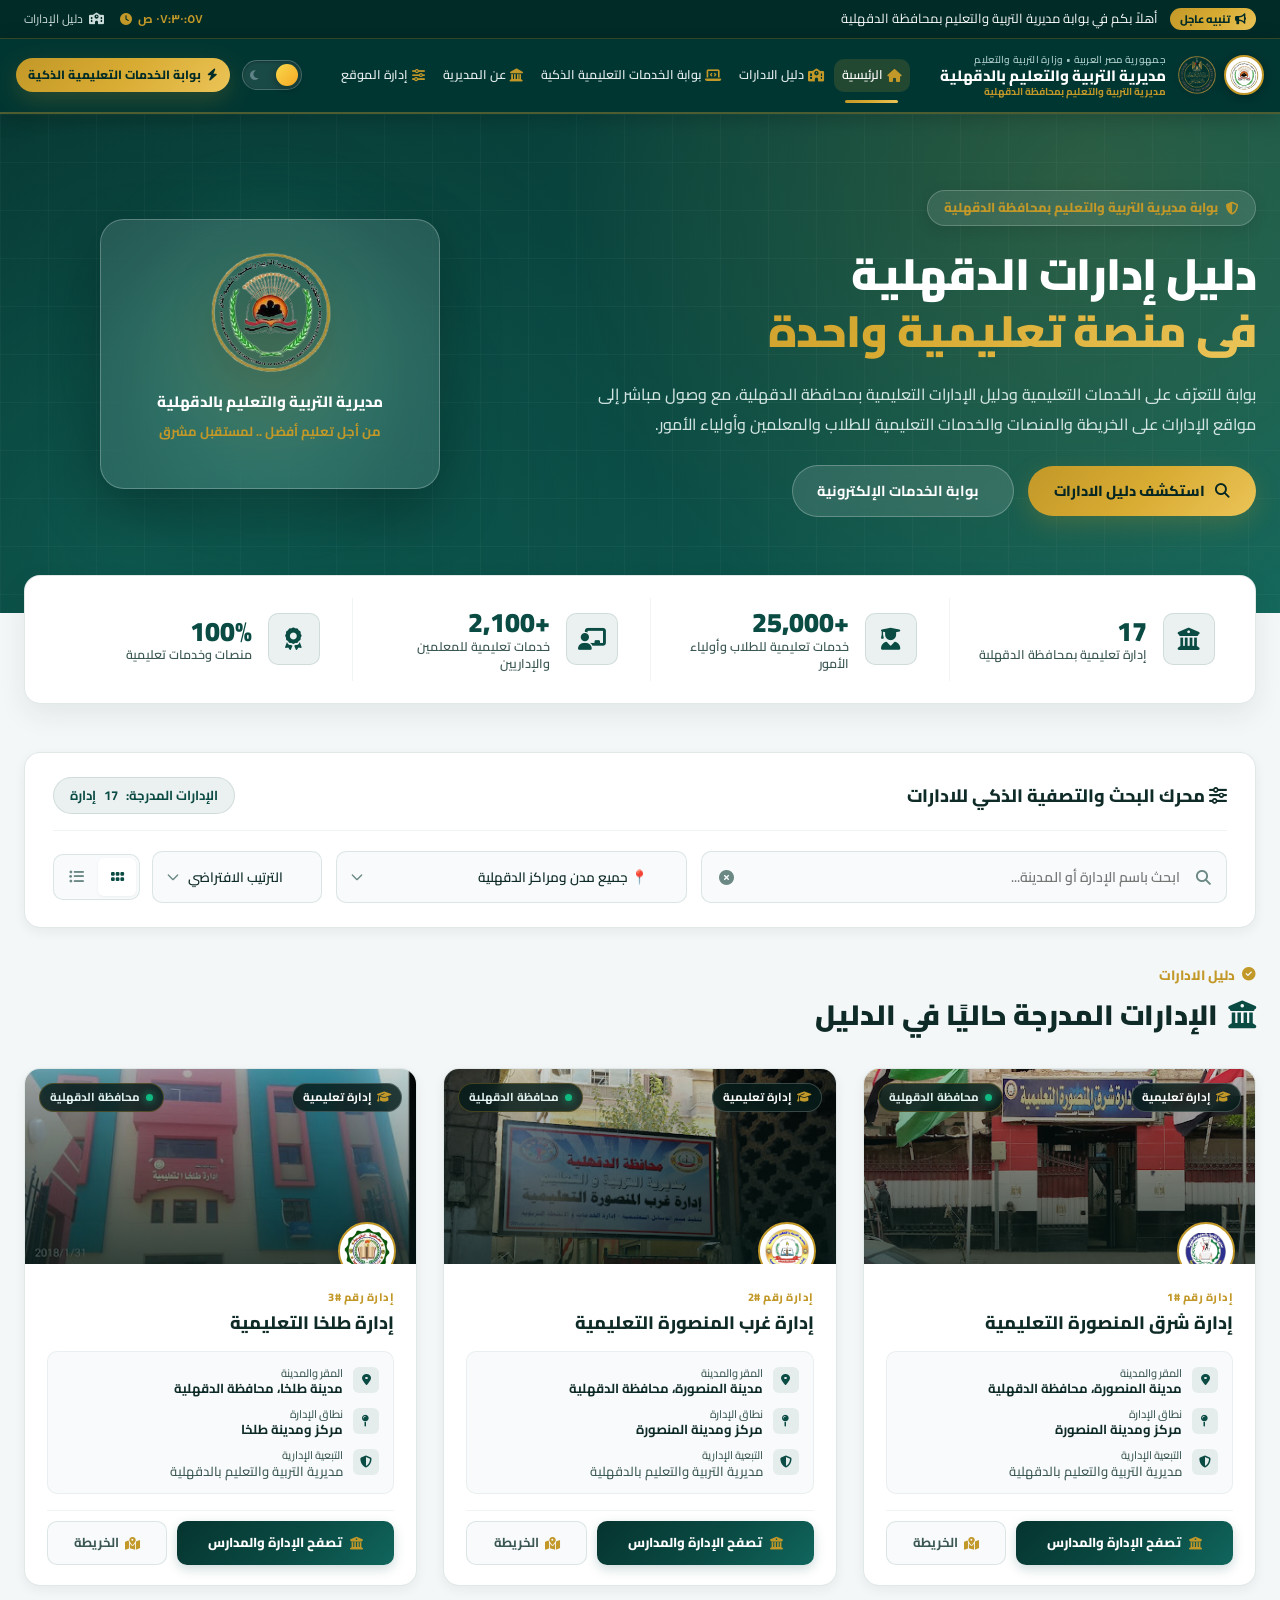
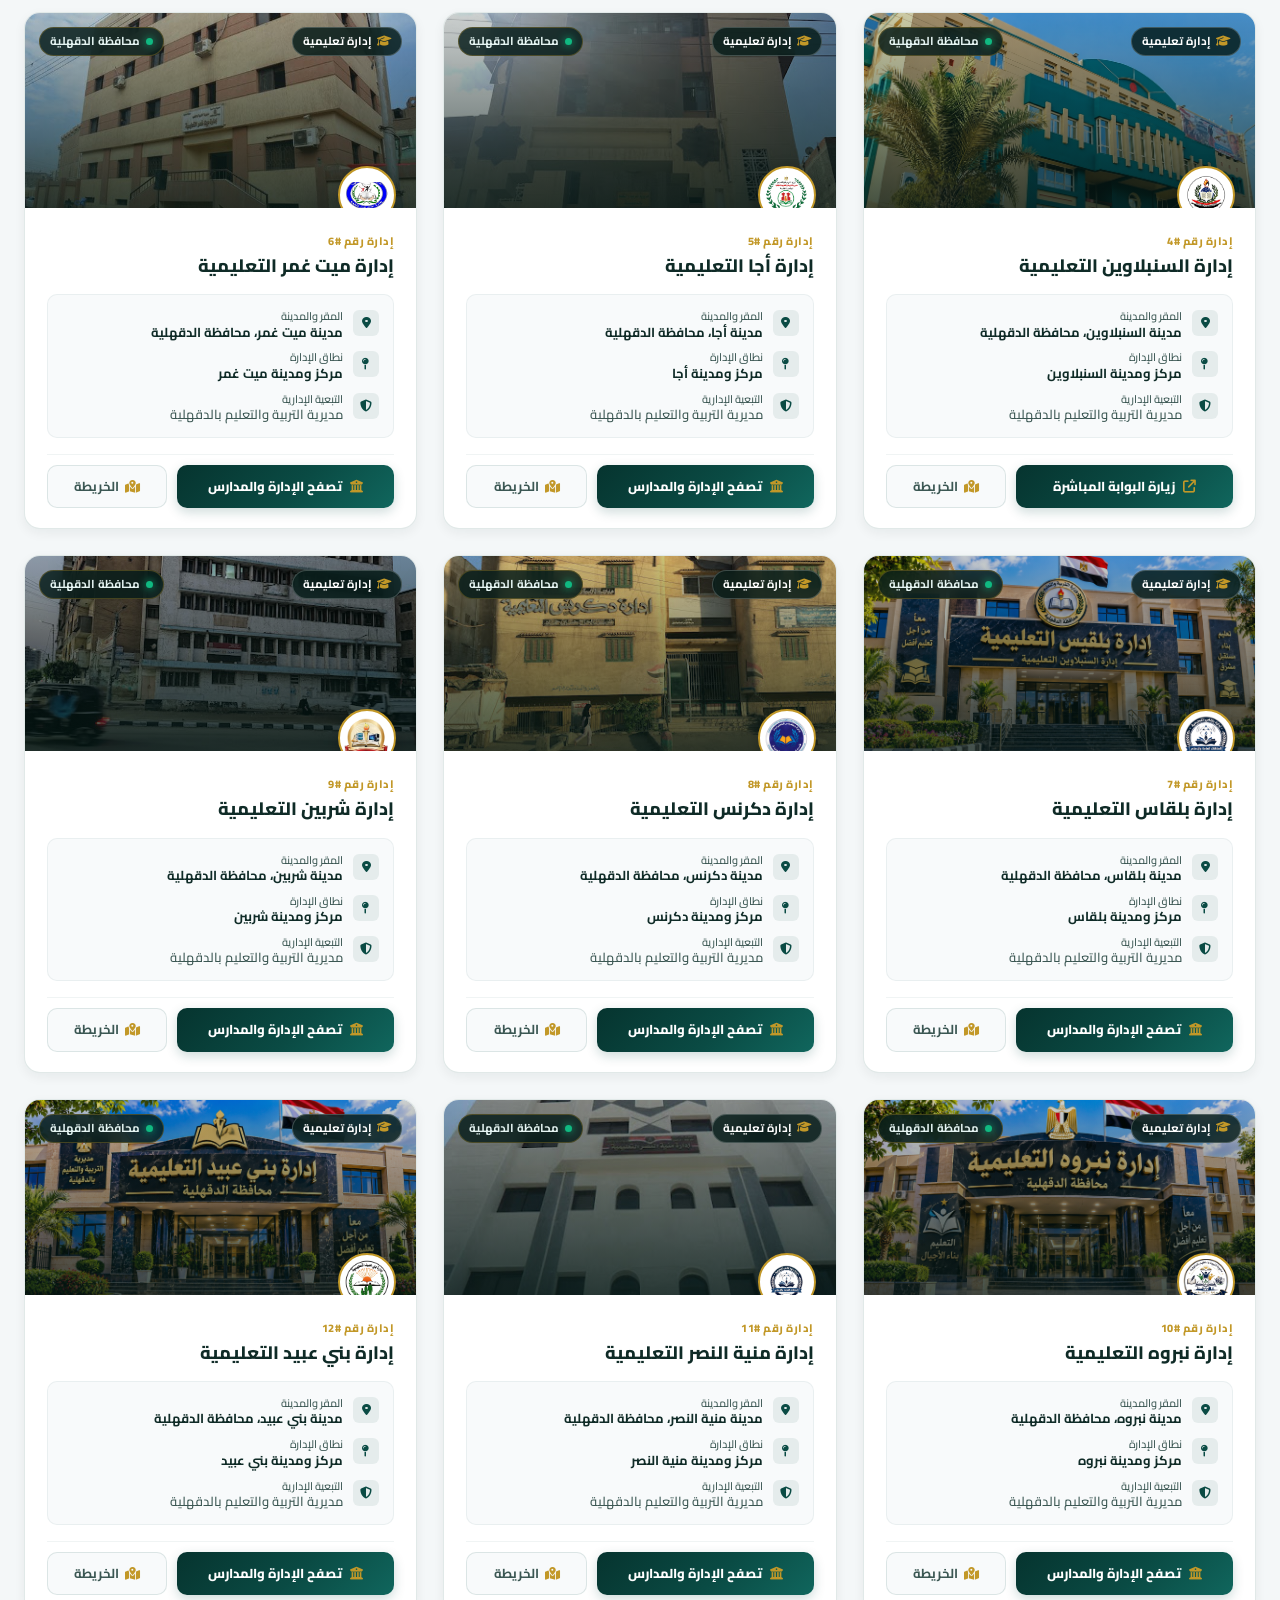
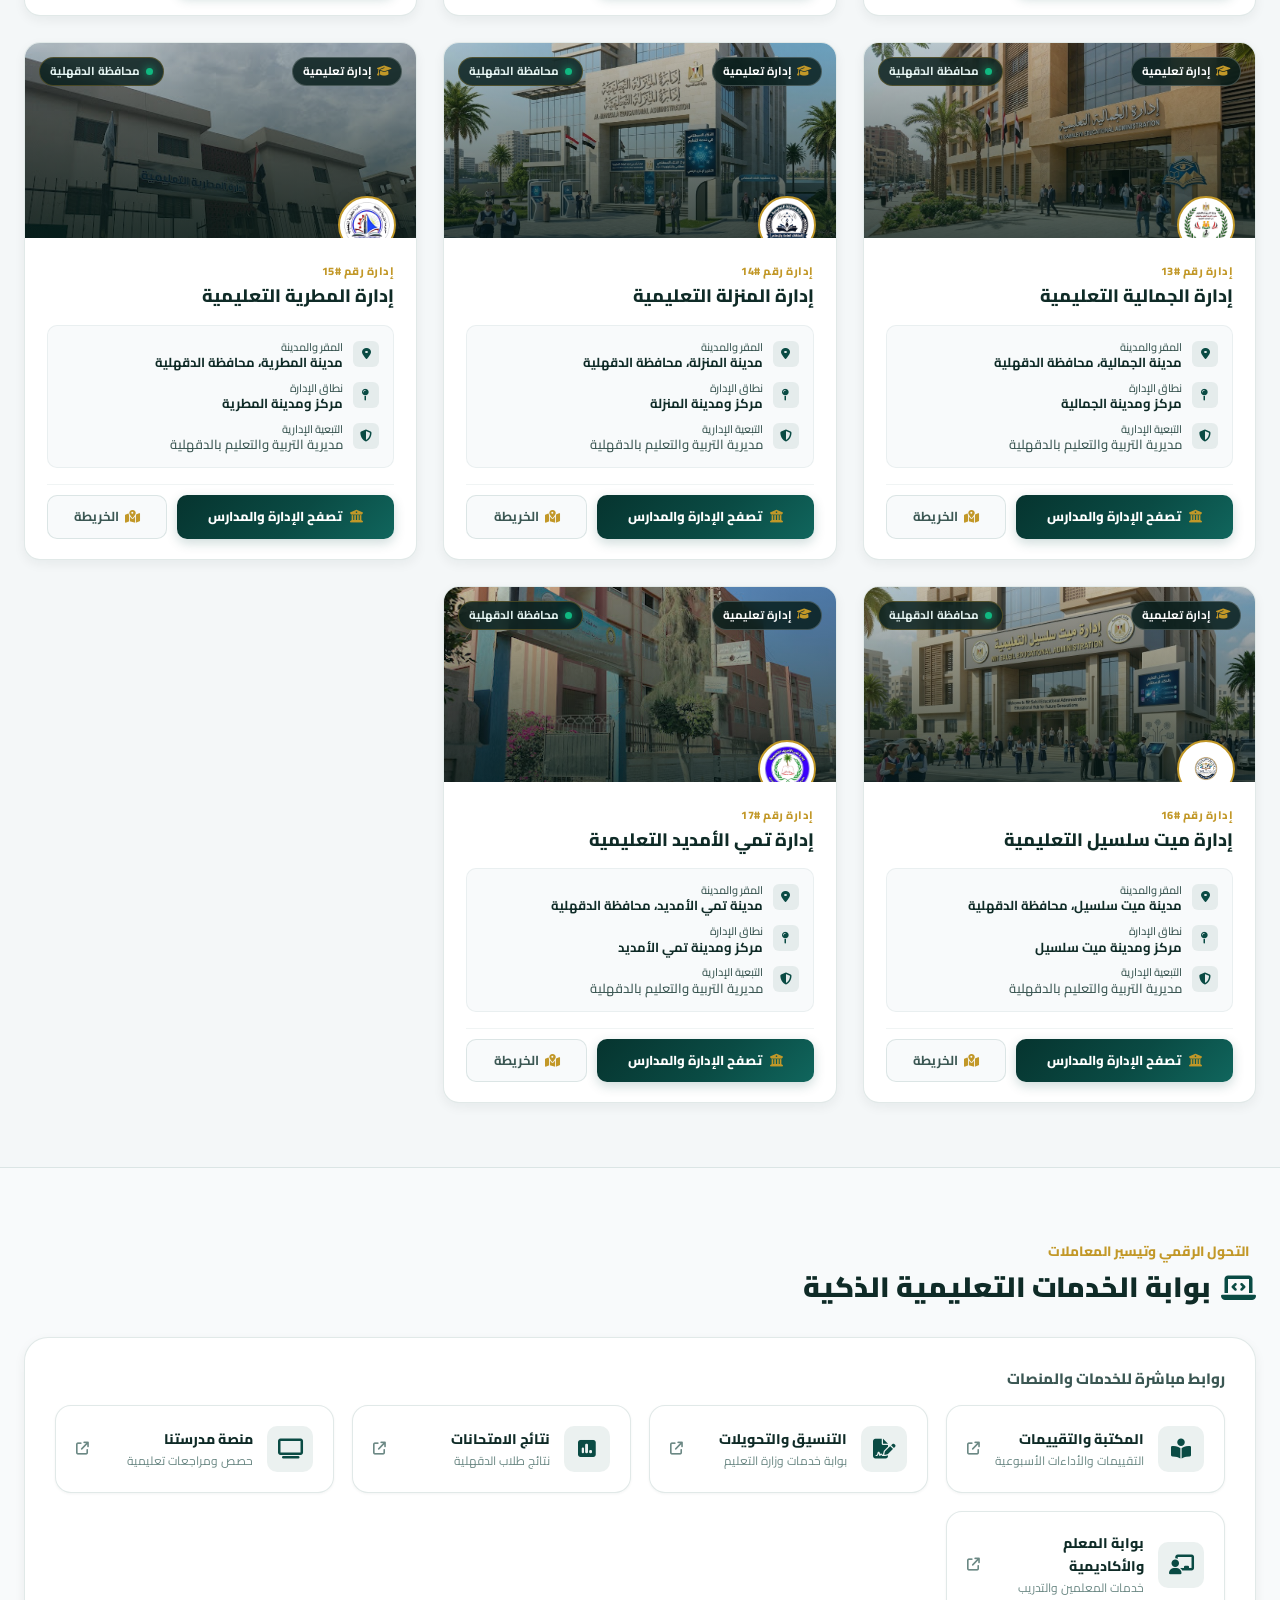
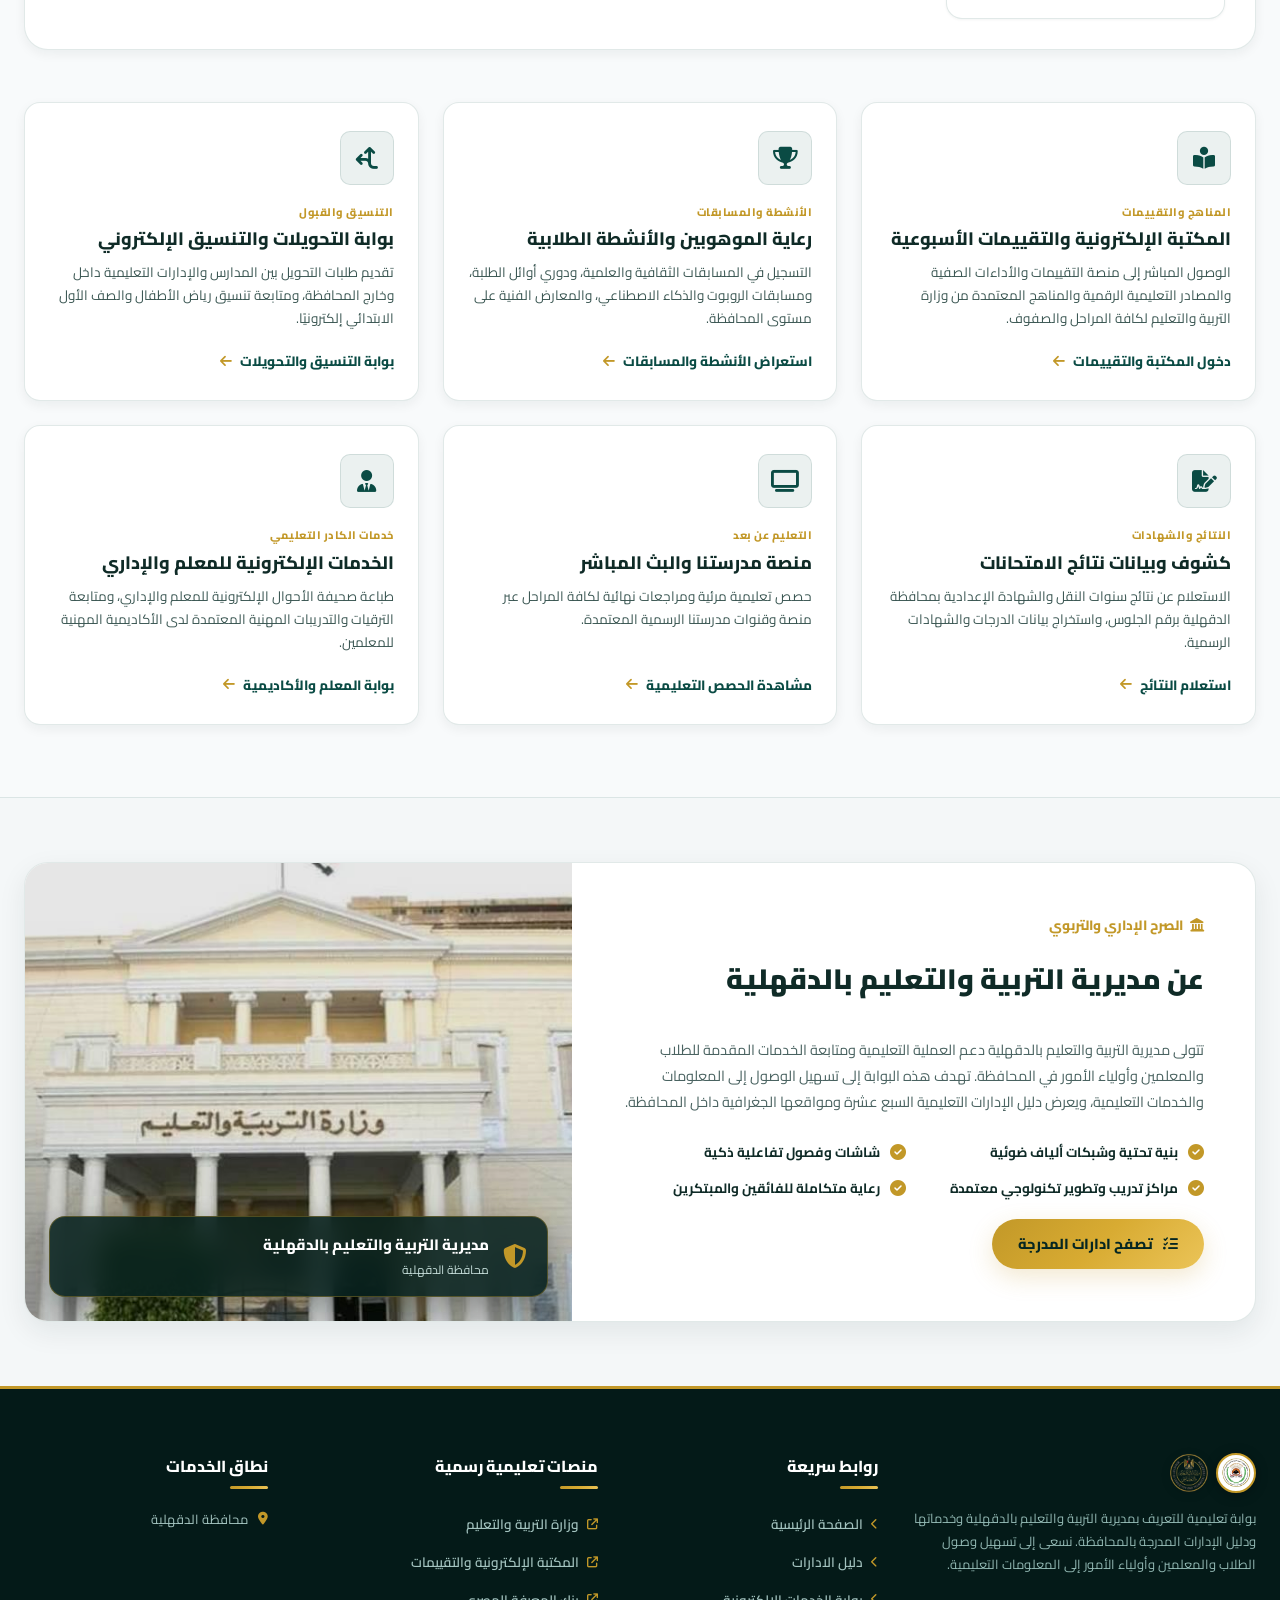
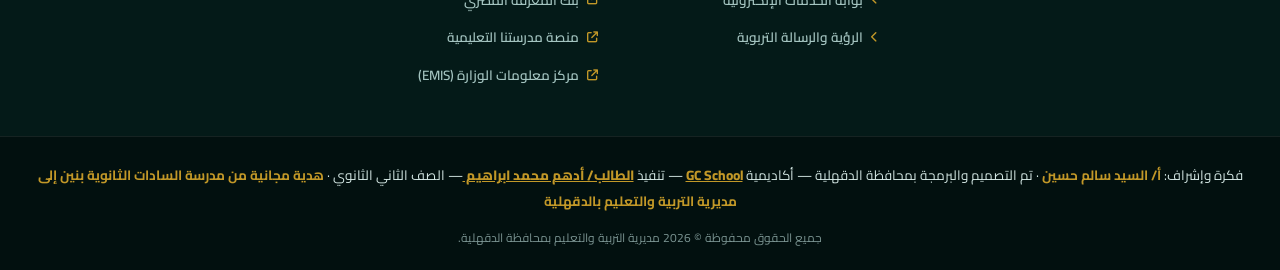
==== commit e36885cb: "jjjm" ====
--- a/index.html
+++ b/index.html
@@ -5,20 +5,20 @@
     <meta charset="UTF-8">
     <meta name="viewport" content="width=device-width, initial-scale=1.0">
     <meta name="description"
-        content="بوابة مديرية التربية والتعليم بمحافظة الدقهلية — دليل الإدارات التعليمية السبع عشرة بالمحافظة والخدمات الرقمية والمنصات التعليمية المعتمدة.">
+        content="بوابة مديرية التربية والتعليم بمحافظة الدقهلية، وتضم دليل الإدارات التعليمية السبع عشرة بالمحافظة والخدمات التعليمية.">
     <meta name="keywords"
-        content="مديرية التربية والتعليم بالدقهلية, الإدارات التعليمية بالدقهلية, وزارة التربية والتعليم, دليل الإدارات, الخدمات التعليمية, نتائج الامتحانات, تقييمات الوزارة">
-    <meta name="theme-color" content="#0a4b44">
-    <link rel="shortcut icon" href="op-removebg-preview.png" type="image/x-icon">
-
-    <!-- Stylesheets & Fonts -->
+        content="مديرية التربية والتعليم بالدقهلية, الإدارات التعليمية بالدقهلية, وزارة التربية والتعليم, دليل الإدارات, الخدمات التعليمية">
+    <meta name="theme-color" content="#004C46">
+    <link rel="shortcut icon" href="مدريه.png" type="image/x-icon">
+
     <link rel="stylesheet" href="https://cdnjs.cloudflare.com/ajax/libs/font-awesome/6.5.0/css/all.min.css">
     <link rel="preconnect" href="https://fonts.googleapis.com">
     <link rel="preconnect" href="https://fonts.gstatic.com" crossorigin>
     <link href="https://fonts.googleapis.com/css2?family=Cairo:wght@400;500;600;700;800;900&display=swap"
         rel="stylesheet">
+    <link rel="shortcut icon" href="op-removebg-preview.png" type="image/x-icon">
     <link rel="stylesheet" href="cd.css">
-    <title>مديرية التربية والتعليم بالدقهلية | البوابة الرقمية ودليل الإدارات</title>
+    <title>مديرية التربية والتعليم بالدقهلية | دليل الادارات والخدمات التعليمية</title>
 </head>
 
 <body>
@@ -33,6 +33,7 @@
                 أهلاً بكم في بوابة مديرية التربية والتعليم بمحافظة الدقهلية
             </span>
         </div>
+        <time class="top-bar-date" id="liveClock" aria-label="الوقت الحالي" dir="ltr"></time>
         <div class="top-bar-links">
             <a href="#schools"><i class="fa-solid fa-school"></i> دليل الإدارات</a>
             <a href="#services"><i class="fa-solid fa-location-dot"></i> خدمات تعليمية بمحافظة الدقهلية</a>
@@ -69,21 +70,30 @@
                 </li>
                 <li><a href="#hero" class="active"><i class="fa-solid fa-house"></i> الرئيسية</a></li>
                 <li><a href="#schools" class="awas"><i class="fa-solid fa-school"></i> دليل الادارات</a></li>
-                <li><a href="#services" class="awas"><i class="fa-solid fa-laptop-code"></i> الخدمات الإلكترونية</a></li>
+                <li><a href="#services" class="awas"><i class="fa-solid fa-laptop-code"></i> بوابة الخدمات التعليمية الذكية</a></li>
                 <li><a href="#about" class="awas"><i class="fa-solid fa-landmark"></i> عن المديرية</a></li>
+                <li><a href="admin.html" class="awas"><i class="fa-solid fa-sliders"></i> إدارة الموقع</a></li>
                 <li class="mobile-drawer-cta">
                     <a href="#services" class="btn-primary"
                         style="width: 100%; justify-content: center; margin-top: 10px;">
                         <i class="fa-solid fa-bolt"></i>
-                        بوابة الخدمات الإلكترونية
+                        بوابة الخدمات التعليمية الذكية
                     </a>
                 </li>
             </ul>
 
             <div class="nav-actions">
+                <button type="button" class="theme-toggle-btn" id="themeToggleBtn"
+                    aria-label="التبديل إلى الوضع الليلي" title="وضع الليل">
+                    <span class="theme-toggle-track" aria-hidden="true">
+                        <span class="theme-toggle-thumb"></span>
+                        <i class="fa-solid fa-sun theme-icon-light"></i>
+                        <i class="fa-solid fa-moon theme-icon-dark"></i>
+                    </span>
+                </button>
                 <a href="#services" class="btn-header-cta">
                     <i class="fa-solid fa-bolt"></i>
-                    الخدمات الذكية
+                    بوابة الخدمات التعليمية الذكية
                 </a>
                 <button type="button" class="menu-toggle" id="menuToggle" aria-label="تبديل القائمة">
                     <i class="fa-solid fa-bars"></i>
@@ -94,35 +104,29 @@
 
     <div class="mobile-nav-backdrop" id="navBackdrop"></div>
 
-    <!-- Hero Section -->
     <section class="hero-section" id="hero">
         <div class="hero-container">
             <div class="hero-content">
                 <div class="hero-pill">
                     <i class="fa-solid fa-shield-halved"></i>
-                    المنظومة الرقمية الموحدة لمديرية التربية والتعليم بالدقهلية
+                    بوابة مديرية التربية والتعليم بمحافظة الدقهلية
                 </div>
                 <h2 class="hero-title">
-                    دليل إدارات الدقهلية التعليمية <span>والخدمات الرقمية الموحدة</span>
+                    دليل إدارات الدقهلية <span>في منصة تعليمية واحدة</span>
                 </h2>
                 <p class="hero-desc">
-                    بوابة متكاملة للتعرّف على الخدمات التعليمية ودليل الإدارات التعليمية السبع عشرة بمحافظة الدقهلية،
-                    مع وصول مباشر إلى مواقع الإدارات على الخرائط والمنصات الوزارية والتقييمات للطلاب والمعلمين وأولياء الأمور.
+                    بوابة للتعرّف على الخدمات التعليمية ودليل الإدارات التعليمية بمحافظة الدقهلية، مع وصول مباشر إلى
+                    مواقع الإدارات على الخريطة والمنصات والخدمات التعليمية للطلاب والمعلمين وأولياء الأمور.
                 </p>
                 <div class="hero-buttons">
                     <a href="#schools" class="btn-primary">
                         <i class="fa-solid fa-magnifying-glass"></i>
-                        استكشف الـ 17 إدارة تعليمية
+                        استكشف دليل الادارات
                     </a>
                     <a href="#services" class="btn-secondary">
-                        <i class="fa-solid fa-laptop-code"></i>
-                        بوابة الخدمات الرقمية
-                    </a>
-                </div>
-                <div class="hero-feature-tags">
-                    <span><i class="fa-solid fa-circle-check"></i> تغطية لكافة مراكز ومدن الدقهلية</span>
-                    <span><i class="fa-solid fa-map-location-dot"></i> مواقع جغرافية دقيقة على الخرائط</span>
-                    <span><i class="fa-solid fa-bolt"></i> وصول مباشر للمدارس والمنصات</span>
+                        <i class="fa-solid fa-grid-2"></i>
+                        بوابة الخدمات الإلكترونية
+                    </a>
                 </div>
             </div>
 
@@ -130,18 +134,13 @@
                 <div class="hero-emblem-glow"></div>
                 <div class="hero-emblem-card">
                     <img src="op-removebg-preview.png" alt="شعار مديرية التربية والتعليم بالدقهلية">
-                    <h4>مديرية التربية والتعليم بالدقهلية</h4>
+                    <h4 style="font-size: 15px;">مديرية التربية والتعليم بالدقهلية</h4>
                     <p>من أجل تعليم أفضل .. لمستقبل مشرق</p>
-                    <span class="hero-emblem-badge">
-                        <i class="fa-solid fa-award"></i>
-                        محافظة الدقهلية • عاصمة التعليم والطب
-                    </span>
                 </div>
             </div>
         </div>
     </section>
 
-    <!-- Key Statistics Ribbon -->
     <div class="stats-ribbon">
         <div class="stats-grid">
             <div class="stat-item">
@@ -150,17 +149,7 @@
                 </div>
                 <div>
                     <div class="stat-number">17</div>
-                    <div class="stat-label">إدارة تعليمية معتمدة بالمحافظة</div>
-                </div>
-            </div>
-
-            <div class="stat-item">
-                <div class="stat-icon">
-                    <i class="fa-solid fa-school"></i>
-                </div>
-                <div>
-                    <div class="stat-number">+3,800</div>
-                    <div class="stat-label">مدرسة بمختلف المراحل التعليمية</div>
+                    <div class="stat-label">إدارة تعليمية بمحافظة الدقهلية</div>
                 </div>
             </div>
 
@@ -169,8 +158,8 @@
                     <i class="fa-solid fa-user-graduate"></i>
                 </div>
                 <div>
-                    <div class="stat-number">+1,500,000</div>
-                    <div class="stat-label">طالب وطالبة بمدارس الدقهلية</div>
+                    <div class="stat-number">+25,000</div>
+                    <div class="stat-label">خدمات تعليمية للطلاب وأولياء الأمور</div>
                 </div>
             </div>
 
@@ -179,67 +168,48 @@
                     <i class="fa-solid fa-chalkboard-user"></i>
                 </div>
                 <div>
-                    <div class="stat-number">+85,000</div>
-                    <div class="stat-label">معلم وإداري بكافة القطاعات</div>
+                    <div class="stat-number">
++2,100</div>
+                    <div class="stat-label">خدمات تعليمية للمعلمين والإداريين</div>
+                </div>
+            </div>
+
+            <div class="stat-item">
+                <div class="stat-icon">
+                    <i class="fa-solid fa-award"></i>
+                </div>
+                <div>
+                    <div class="stat-number">
+100%</div>
+                    <div class="stat-label">منصات وخدمات تعليمية</div>
                 </div>
             </div>
         </div>
     </div>
 
-    <!-- Search & Filter Section -->
     <section class="filter-section" id="schools">
         <div class="filter-card">
             <div class="filter-header">
-                <div class="filter-title-wrap">
-                    <div class="filter-icon-box">
-                        <i class="fa-solid fa-sliders"></i>
-                    </div>
-                    <div>
-                        <h3 class="filter-title">محرك البحث والتصفية الذكي للإدارات التعليمية</h3>
-                        <p class="filter-desc">استعرض الإدارات الـ 17 وتعرف على مدارسها ومواقعها وخدماتها</p>
-                    </div>
+                <div class="filter-title">
+                    <i class="fa-solid fa-sliders"></i>
+                    محرك البحث والتصفية الذكي للادارات
                 </div>
                 <div class="filter-count-badge">
-                    <i class="fa-solid fa-building-columns"></i>
-                    الإدارات المعروضة: <strong id="schoolsCount">17</strong> إدارة
-                </div>
-            </div>
-
-            <!-- Quick Geographic Filter Chips -->
-            <div class="filter-chips-row">
-                <span class="chips-label"><i class="fa-solid fa-filter"></i> النطاق الجغرافي:</span>
-                <div class="chips-scroll-wrap">
-                    <button type="button" class="filter-chip active" data-region="all">
-                        <i class="fa-solid fa-layer-group"></i> جميع الإدارات (17)
-                    </button>
-                    <button type="button" class="filter-chip" data-region="center">
-                        <i class="fa-solid fa-city"></i> وسط الدقهلية (المنصورة • طلخا • نبروه)
-                    </button>
-                    <button type="button" class="filter-chip" data-region="south">
-                        <i class="fa-solid fa-compass"></i> جنوب الدقهلية (السنبلاوين • أجا • ميت غمر • تمي الأمديد)
-                    </button>
-                    <button type="button" class="filter-chip" data-region="north-east">
-                        <i class="fa-solid fa-location-arrow"></i> شمال وشرق (بلقاس • شربين • دكرنس • بني عبيد)
-                    </button>
-                    <button type="button" class="filter-chip" data-region="lake">
-                        <i class="fa-solid fa-water"></i> قطاع الشمال والبحيرة (منية النصر • الجمالية • المنزلة • المطرية • ميت سلسيل)
-                    </button>
-                </div>
-            </div>
-
-            <!-- Filter Controls Row -->
+                    الإدارات المدرجة: <span id="schoolsCount">17</span> إدارة
+                </div>
+            </div>
+
             <div class="filter-controls-row">
                 <div class="search-input-wrap">
                     <i class="fa-solid fa-magnifying-glass search-icon"></i>
-                    <input type="text" id="schoolSearch" placeholder="ابحث باسم الإدارة أو المركز أو المدينة..."
+                    <input type="text" id="schoolSearch" placeholder="ابحث باسم الإدارة أو المدينة..."
                         autocomplete="off">
-                    <button type="button" class="search-clear-btn" id="searchClearBtn" title="مسح البحث" style="display: none;">
+                    <button type="button" class="search-clear-btn" id="searchClearBtn" title="مسح البحث">
                         <i class="fa-solid fa-circle-xmark"></i>
                     </button>
                 </div>
 
                 <div class="select-wrap">
-                    <i class="fa-solid fa-location-dot select-icon"></i>
                     <select id="areaFilter" class="custom-select" aria-label="تصفية حسب المدينة">
                         <option value="all">📍 جميع مدن ومراكز الدقهلية</option>
                         <option value="المنصورة">المنصورة</option>
@@ -263,7 +233,6 @@
 
                 <div class="filter-action-group">
                     <div class="select-wrap sort-select-wrap">
-                        <i class="fa-solid fa-arrow-down-a-z select-icon"></i>
                         <select id="sortFilter" class="custom-select" aria-label="ترتيب النتائج">
                             <option value="default">الترتيب الافتراضي</option>
                             <option value="name-asc">الاسم (أ - ي)</option>
@@ -272,29 +241,29 @@
                     </div>
 
                     <div class="view-toggle-btns">
-                        <button type="button" class="view-btn active" id="viewGridBtn" title="عرض بطاقات شبكية" aria-label="عرض شبكي">
+                        <button type="button" class="view-btn active" id="viewGridBtn" title="عرض شبكي">
                             <i class="fa-solid fa-grip"></i>
                         </button>
-                        <button type="button" class="view-btn" id="viewListBtn" title="عرض قائمة تفصيلية" aria-label="عرض قائمة">
+                        <button type="button" class="view-btn" id="viewListBtn" title="عرض قائمة">
                             <i class="fa-solid fa-list-ul"></i>
                         </button>
                     </div>
                 </div>
             </div>
+
         </div>
     </section>
 
-    <!-- Administrations Cards Section -->
     <main class="schools-section">
         <div class="section-title-wrap">
             <div class="section-heading-group">
                 <span class="section-subtitle">
                     <i class="fa-solid fa-circle-check"></i>
-                    دليل الإدارات التعليمية
+                    دليل الادارات 
                 </span>
                 <h3 class="section-main-title">
                     <i class="fa-solid fa-building-columns"></i>
-                    الإدارات التعليمية الـ 17 بمحافظة الدقهلية
+                    الإدارات المدرجة حاليًا في الدليل
                 </h3>
             </div>
         </div>
@@ -302,7 +271,6 @@
         <div class="schools-grid" id="schoolsGrid"></div>
     </main>
 
-    <!-- Electronic Services Section -->
     <section class="services-section" id="services">
         <div class="services-container">
             <div class="section-title-wrap">
@@ -318,6 +286,55 @@
                 </div>
             </div>
 
+            <div class="services-quick-access">
+                <h4 class="services-quick-access-title">روابط مباشرة للخدمات والمنصات</h4>
+                <div class="platforms-grid">
+                    <a href="https://ellibrary.moe.gov.eg/Performance_Assessments/" target="_blank"
+                        rel="noopener noreferrer" class="platform-card">
+                        <div class="platform-icon-box"><i class="fa-solid fa-book-open-reader"></i></div>
+                        <div class="platform-info">
+                            <span class="platform-name">المكتبة والتقييمات</span>
+                            <span class="platform-sub">التقييمات والأداءات الأسبوعية</span>
+                        </div>
+                        <i class="fa-solid fa-arrow-up-right-from-square platform-arrow"></i>
+                    </a>
+                    <a href="https://emis.gov.eg/" target="_blank" rel="noopener noreferrer" class="platform-card">
+                        <div class="platform-icon-box"><i class="fa-solid fa-file-signature"></i></div>
+                        <div class="platform-info">
+                            <span class="platform-name">التنسيق والتحويلات</span>
+                            <span class="platform-sub">بوابة خدمات وزارة التعليم</span>
+                        </div>
+                        <i class="fa-solid fa-arrow-up-right-from-square platform-arrow"></i>
+                    </a>
+                    <a href="https://edudk.net/" target="_blank" rel="noopener noreferrer" class="platform-card">
+                        <div class="platform-icon-box"><i class="fa-solid fa-square-poll-vertical"></i></div>
+                        <div class="platform-info">
+                            <span class="platform-name">نتائج الامتحانات</span>
+                            <span class="platform-sub">نتائج طلاب الدقهلية</span>
+                        </div>
+                        <i class="fa-solid fa-arrow-up-right-from-square platform-arrow"></i>
+                    </a>
+                    <a href="https://madrasetna.moe.gov.eg/" target="_blank" rel="noopener noreferrer"
+                        class="platform-card">
+                        <div class="platform-icon-box"><i class="fa-solid fa-tv"></i></div>
+                        <div class="platform-info">
+                            <span class="platform-name">منصة مدرستنا</span>
+                            <span class="platform-sub">حصص ومراجعات تعليمية</span>
+                        </div>
+                        <i class="fa-solid fa-arrow-up-right-from-square platform-arrow"></i>
+                    </a>
+                    <a href="https://academy.emis.gov.eg/" target="_blank" rel="noopener noreferrer"
+                        class="platform-card">
+                        <div class="platform-icon-box"><i class="fa-solid fa-chalkboard-user"></i></div>
+                        <div class="platform-info">
+                            <span class="platform-name">بوابة المعلم والأكاديمية</span>
+                            <span class="platform-sub">خدمات المعلمين والتدريب</span>
+                        </div>
+                        <i class="fa-solid fa-arrow-up-right-from-square platform-arrow"></i>
+                    </a>
+                </div>
+            </div>
+
             <div class="services-grid">
                 <div class="service-card">
                     <div class="service-icon-wrap">
@@ -326,8 +343,8 @@
                     <span class="service-category-tag">المناهج والتقييمات</span>
                     <h4 class="service-title">المكتبة الإلكترونية والتقييمات الأسبوعية</h4>
                     <p class="service-desc">
-                        الوصول المباشر إلى منصة التقييمات والأداءات الصفية والمصادر التعليمية الرقمية والمناهج المعتمدة من
-                        وزارة التربية والتعليم لكافة المراحل والصفوف.
+                        الوصول المباشر إلى منصة التقييمات والأداءات الصفية والمصادر التعليمية الرقمية والمناهج المعتمدة
+                        من وزارة التربية والتعليم لكافة المراحل والصفوف.
                     </p>
                     <a href="https://ellibrary.moe.gov.eg/Performance_Assessments/" target="_blank"
                         rel="noopener noreferrer" class="service-link">
@@ -342,7 +359,8 @@
                     <span class="service-category-tag">الأنشطة والمسابقات</span>
                     <h4 class="service-title">رعاية الموهوبين والأنشطة الطلابية</h4>
                     <p class="service-desc">
-                        التسجيل في المسابقات الثقافية والعلمية، ودوري أوائل الطلبة، ومسابقات الروبوت والذكاء الاصطناعي، والمعارض الفنية على مستوى المحافظة.
+                        التسجيل في المسابقات الثقافية والعلمية، ودوري أوائل الطلبة، ومسابقات الروبوت والذكاء الاصطناعي،
+                        والمعارض الفنية على مستوى المحافظة.
                     </p>
                     <a href="#schools" class="service-link">
                         استعراض الأنشطة والمسابقات <i class="fa-solid fa-arrow-left"></i>
@@ -356,7 +374,8 @@
                     <span class="service-category-tag">التنسيق والقبول</span>
                     <h4 class="service-title">بوابة التحويلات والتنسيق الإلكتروني</h4>
                     <p class="service-desc">
-                        تقديم طلبات التحويل بين المدارس والإدارات التعليمية داخل وخارج المحافظة، ومتابعة تنسيق رياض الأطفال والصف الأول الابتدائي إلكترونيًا.
+                        تقديم طلبات التحويل بين المدارس والإدارات التعليمية داخل وخارج المحافظة، ومتابعة تنسيق رياض
+                        الأطفال والصف الأول الابتدائي إلكترونيًا.
                     </p>
                     <a href="https://emis.gov.eg/" target="_blank" rel="noopener noreferrer" class="service-link">
                         بوابة التنسيق والتحويلات <i class="fa-solid fa-arrow-left"></i>
@@ -370,9 +389,10 @@
                     <span class="service-category-tag">النتائج والشهادات</span>
                     <h4 class="service-title">كشوف وبيانات نتائج الامتحانات</h4>
                     <p class="service-desc">
-                        الاستعلام الفوري عن نتائج سنوات النقل والشهادة الإعدادية بمحافظة الدقهلية برقم الجلوس، واستخراج بيانات الدرجات والشهادات الرسمية.
+                        الاستعلام عن نتائج سنوات النقل والشهادة الإعدادية بمحافظة الدقهلية برقم الجلوس، واستخراج بيانات
+                        الدرجات والشهادات الرسمية.
                     </p>
-                    <a href="http://dakahlia.gov.eg/" target="_blank" rel="noopener noreferrer" class="service-link">
+                    <a href="https://edudk.net/" target="_blank" rel="noopener noreferrer" class="service-link">
                         استعلام النتائج <i class="fa-solid fa-arrow-left"></i>
                     </a>
                 </div>
@@ -384,9 +404,10 @@
                     <span class="service-category-tag">التعليم عن بعد</span>
                     <h4 class="service-title">منصة مدرستنا والبث المباشر</h4>
                     <p class="service-desc">
-                        حصص تعليمية مرئية ومراجعات نهائية لكافة المراحل يقدمها نخبة من أفضل المعلمين عبر منصة وقنوات مدرستنا الرسمية المعتمدة.
+                        حصص تعليمية مرئية ومراجعات نهائية لكافة المراحل عبر منصة وقنوات مدرستنا الرسمية المعتمدة.
                     </p>
-                    <a href="https://madrasetna.moe.gov.eg/" target="_blank" rel="noopener noreferrer" class="service-link">
+                    <a href="https://madrasetna.moe.gov.eg/" target="_blank" rel="noopener noreferrer"
+                        class="service-link">
                         مشاهدة الحصص التعليمية <i class="fa-solid fa-arrow-left"></i>
                     </a>
                 </div>
@@ -398,9 +419,11 @@
                     <span class="service-category-tag">خدمات الكادر التعليمي</span>
                     <h4 class="service-title">الخدمات الإلكترونية للمعلم والإداري</h4>
                     <p class="service-desc">
-                        طباعة صحيفة الأحوال الإلكترونية للمعلم والإداري، ومتابعة الترقيات والتدريبات المهنية المعتمدة لدى الأكاديمية المهنية للمعلمين.
+                        طباعة صحيفة الأحوال الإلكترونية للمعلم والإداري، ومتابعة الترقيات والتدريبات المهنية المعتمدة
+                        لدى الأكاديمية المهنية للمعلمين.
                     </p>
-                    <a href="https://academy.emis.gov.eg/" target="_blank" rel="noopener noreferrer" class="service-link">
+                    <a href="https://academy.emis.gov.eg/" target="_blank" rel="noopener noreferrer"
+                        class="service-link">
                         بوابة المعلم والأكاديمية <i class="fa-solid fa-arrow-left"></i>
                     </a>
                 </div>
@@ -408,80 +431,6 @@
         </div>
     </section>
 
-    <!-- Official Platforms Section -->
-    <section class="platforms-section" id="platforms">
-        <div class="section-title-wrap">
-            <div class="section-heading-group">
-                <span class="section-subtitle">
-                    <i class="fa-solid fa-globe"></i>
-                    المنظومة الوطنية للتعليم الرقمي
-                </span>
-                <h3 class="section-main-title">
-                    <i class="fa-solid fa-network-wired"></i>
-                    المنصات التعليمية الرسمية لوزارة التربية والتعليم
-                </h3>
-            </div>
-        </div>
-
-        <div class="platforms-grid">
-            <a href="https://moe.gov.eg/" target="_blank" rel="noopener noreferrer" class="platform-card">
-                <div class="platform-icon-box">
-                    <i class="fa-solid fa-landmark"></i>
-                </div>
-                <div class="platform-info">
-                    <span class="platform-name">وزارة التربية والتعليم</span>
-                    <span class="platform-sub">البوابة الرسمية للوزارة</span>
-                </div>
-                <i class="fa-solid fa-arrow-up-right-from-square platform-arrow"></i>
-            </a>
-
-            <a href="https://www.ekb.eg/" target="_blank" rel="noopener noreferrer" class="platform-card">
-                <div class="platform-icon-box">
-                    <i class="fa-solid fa-book-bookmark"></i>
-                </div>
-                <div class="platform-info">
-                    <span class="platform-name">بنك المعرفة المصري EKB</span>
-                    <span class="platform-sub">أضخم مكتبة معرفية رقمية</span>
-                </div>
-                <i class="fa-solid fa-arrow-up-right-from-square platform-arrow"></i>
-            </a>
-
-            <a href="https://ellibrary.moe.gov.eg/Performance_Assessments/" target="_blank" rel="noopener noreferrer" class="platform-card">
-                <div class="platform-icon-box">
-                    <i class="fa-solid fa-file-lines"></i>
-                </div>
-                <div class="platform-info">
-                    <span class="platform-name">بوابة التقييمات والأداءات</span>
-                    <span class="platform-sub">المكتبة والواجبات المدرسية</span>
-                </div>
-                <i class="fa-solid fa-arrow-up-right-from-square platform-arrow"></i>
-            </a>
-
-            <a href="https://emis.gov.eg/" target="_blank" rel="noopener noreferrer" class="platform-card">
-                <div class="platform-icon-box">
-                    <i class="fa-solid fa-database"></i>
-                </div>
-                <div class="platform-info">
-                    <span class="platform-name">مركز المعلومات (EMIS)</span>
-                    <span class="platform-sub">قواعد بيانات التعليم المصري</span>
-                </div>
-                <i class="fa-solid fa-arrow-up-right-from-square platform-arrow"></i>
-            </a>
-
-            <a href="https://madrasetna.moe.gov.eg/" target="_blank" rel="noopener noreferrer" class="platform-card">
-                <div class="platform-icon-box">
-                    <i class="fa-solid fa-play"></i>
-                </div>
-                <div class="platform-info">
-                    <span class="platform-name">منصة مدرستنا</span>
-                    <span class="platform-sub">حصص ومراجعات فيديو</span>
-                </div>
-                <i class="fa-solid fa-arrow-up-right-from-square platform-arrow"></i>
-            </a>
-        </div>
-    </section>
-
-    <!-- About Directorate Section -->
     <section class="about-section" id="about">
         <div class="about-card">
             <div class="about-content">
@@ -489,68 +438,68 @@
                     <i class="fa-solid fa-landmark"></i>
                     الصرح الإداري والتربوي
                 </span>
-                <h3 class="section-main-title">
+                <h3 class="section-main-title" style="margin-bottom: 14px;">
                     عن مديرية التربية والتعليم بالدقهلية
                 </h3>
-                <p>
-                    تتولى مديرية التربية والتعليم بالدقهلية قيادة وتطوير العملية التعليمية ومتابعة الخدمات المقدمة لأكثر من
-                    مليون ونصف طالب وطالبة بمحافظة الدقهلية. وتعمل المديرية بالتنسيق مع الإدارات التعليمية السبع عشرة على
-                    تحقيق معايير الجودة الشاملة والتحول الرقمي ورعاية المبتكرين.
+                <p style="color: #4A6361; line-height: 1.8; font-size: 14.5px;">
+                    تتولى مديرية التربية والتعليم بالدقهلية دعم العملية التعليمية ومتابعة الخدمات المقدمة للطلاب
+                    والمعلمين وأولياء الأمور في المحافظة. تهدف هذه البوابة إلى تسهيل الوصول إلى المعلومات والخدمات
+                    التعليمية، ويعرض دليل الإدارات التعليمية السبع عشرة ومواقعها الجغرافية داخل المحافظة.
                 </p>
 
                 <div class="about-features">
                     <div class="about-feat-item">
-                        <i class="fa-solid fa-circle-check"></i>
-                        <span>بنية تحتية وشبكات ألياف ضوئية متطورة</span>
+                        <i class="fa-solid fa-check-circle"></i>
+                        <span>بنية تحتية وشبكات ألياف ضوئية</span>
                     </div>
                     <div class="about-feat-item">
-                        <i class="fa-solid fa-circle-check"></i>
-                        <span>فصول تفاعلية وشاشات ذكية متصلة</span>
+                        <i class="fa-solid fa-check-circle"></i>
+                        <span>شاشات وفصول تفاعلية ذكية</span>
                     </div>
                     <div class="about-feat-item">
-                        <i class="fa-solid fa-circle-check"></i>
+                        <i class="fa-solid fa-check-circle"></i>
                         <span>مراكز تدريب وتطوير تكنولوجي معتمدة</span>
                     </div>
                     <div class="about-feat-item">
-                        <i class="fa-solid fa-circle-check"></i>
-                        <span>رعاية متكاملة للفائقين والنابغين</span>
-                    </div>
-                </div>
-
-                <div>
+                        <i class="fa-solid fa-check-circle"></i>
+                        <span>رعاية متكاملة للفائقين والمبتكرين</span>
+                    </div>
+                </div>
+
+                <div style="display: flex; gap: 12px; align-items: center;">
                     <a href="#schools" class="btn-primary">
-                        <i class="fa-solid fa-building-columns"></i>
-                        تصفح دليل الإدارات التعليمية
+                        <i class="fa-solid fa-list-check"></i>
+                        تصفح ادارات المدرجة
                     </a>
                 </div>
             </div>
 
             <div class="about-image-side">
-                <img src="re.jpg" alt="مبنى مديرية التربية والتعليم بمحافظة الدقهلية" loading="lazy">
+                <img src="re.jpg" alt="مبنى تعليمي بمحافظة الدقهلية">
                 <div class="about-overlay-card">
                     <i class="fa-solid fa-shield-halved"></i>
                     <div>
                         <h5>مديرية التربية والتعليم بالدقهلية</h5>
-                        <p>ديوان عام المديرية — مدينة المنصورة</p>
+                        <p>محافظة الدقهلية</p>
                     </div>
                 </div>
             </div>
         </div>
     </section>
 
-    <!-- Modern Footer -->
     <footer class="footer-main" id="footer">
         <div class="footer-container">
             <div class="footer-col footer-brand-info">
                 <div class="brand-section">
                     <div class="brand-logo-wrap">
                         <img class="brand-logo" src="op-removebg-preview.png" alt="شعار المديرية">
-                        <img class="brand-eagle" src="ف.png" alt="شعار جمهورية مصر العربية">
+                        <img class="brand-eagle" src="ف.png"
+                            alt="شعار النسر">
                     </div>
                 </div>
                 <p>
-                    البوابة الرسمية الموحدة لمديرية التربية والتعليم بمحافظة الدقهلية — دليل الإدارات التعليمية والخدمات
-                    والمنصات الرقمية لخدمة الطلاب والمعلمين وأولياء الأمور.
+                    بوابة تعليمية للتعريف بمديرية التربية والتعليم بالدقهلية وخدماتها ودليل الإدارات المدرجة بالمحافظة.
+                    نسعى إلى تسهيل وصول الطلاب والمعلمين وأولياء الأمور إلى المعلومات التعليمية.
                 </p>
             </div>
 
@@ -558,70 +507,67 @@
                 <h4>روابط سريعة</h4>
                 <ul class="footer-links-list">
                     <li><a href="#hero"><i class="fa-solid fa-chevron-left"></i> الصفحة الرئيسية</a></li>
-                    <li><a href="#schools"><i class="fa-solid fa-chevron-left"></i> دليل الإدارات الـ 17</a></li>
+                    <li><a href="#schools"><i class="fa-solid fa-chevron-left"></i> دليل الادارات</a></li>
                     <li><a href="#services"><i class="fa-solid fa-chevron-left"></i> بوابة الخدمات الإلكترونية</a></li>
-                    <li><a href="#platforms"><i class="fa-solid fa-chevron-left"></i> المنصات التعليمية الرسمية</a></li>
-                    <li><a href="#about"><i class="fa-solid fa-chevron-left"></i> عن المديرية والرؤية</a></li>
+                    <li><a href="#about"><i class="fa-solid fa-chevron-left"></i> الرؤية والرسالة التربوية</a></li>
                 </ul>
             </div>
 
             <div class="footer-col">
                 <h4>منصات تعليمية رسمية</h4>
                 <ul class="footer-links-list">
-                    <li><a href="https://moe.gov.eg/" target="_blank" rel="noopener noreferrer"><i
+                    <li><a href="https://moe.gov.eg/" target="_blank" rel="noopener"><i
                                 class="fa-solid fa-arrow-up-right-from-square"></i> وزارة التربية والتعليم</a></li>
                     <li><a href="https://ellibrary.moe.gov.eg/Performance_Assessments/" target="_blank"
-                            rel="noopener noreferrer"><i class="fa-solid fa-arrow-up-right-from-square"></i> المكتبة
+                            rel="noopener"><i class="fa-solid fa-arrow-up-right-from-square"></i> المكتبة الإلكترونية
                             والتقييمات</a></li>
-                    <li><a href="https://www.ekb.eg/" target="_blank" rel="noopener noreferrer"><i
+                    <li><a href="https://www.ekb.eg/" target="_blank" rel="noopener"><i
                                 class="fa-solid fa-arrow-up-right-from-square"></i> بنك المعرفة المصري</a></li>
-                    <li><a href="https://madrasetna.moe.gov.eg/" target="_blank" rel="noopener noreferrer"><i
+                    <li><a href="https://madrasetna.moe.gov.eg/" target="_blank" rel="noopener"><i
                                 class="fa-solid fa-arrow-up-right-from-square"></i> منصة مدرستنا التعليمية</a></li>
-                    <li><a href="https://emis.gov.eg/" target="_blank" rel="noopener noreferrer"><i
+                    <li><a href="https://emis.gov.eg/" target="_blank" rel="noopener"><i
                                 class="fa-solid fa-arrow-up-right-from-square"></i> مركز معلومات الوزارة (EMIS)</a></li>
                 </ul>
             </div>
 
             <div class="footer-col">
-                <h4>النطاق الجغرافي والتواصل</h4>
+                <h4>نطاق الخدمات</h4>
                 <div class="footer-contact-list">
                     <div class="footer-contact-item">
                         <i class="fa-solid fa-location-dot"></i>
-                        <span>جمهورية مصر العربية — محافظة الدقهلية — ديوان عام المديرية، مدينة المنصورة</span>
-                    </div>
-                    <div class="footer-contact-item">
-                        <i class="fa-solid fa-building-columns"></i>
-                        <span>17 إدارة تعليمية تغطي جميع مراكز ومدن المحافظة</span>
-                    </div>
-                    <div class="footer-contact-item">
-                        <i class="fa-solid fa-clock"></i>
-                        <span>مواعيد العمل الرسمية: 8:00 ص - 2:30 م (الأحد إلى الخميس)</span>
-                    </div>
-                </div>
-            </div>
-        </div>
+                        <span>محافظة الدقهلية</span>
+                    </div>
+                </div>
+            </div>
+        </div>
+
+
 
         <div class="footer-bottom">
-            <div class="footer-bottom-inner">
-                <div class="footer-custom-credits">
-                    فكرة وإشراف: <strong>أ/ السيد سالم حسين</strong> · تم التصميم والبرمجة بمحافظة الدقهلية — أكاديمية
-                    <a href="https://www.gcschool.tech/" target="_blank" rel="noopener noreferrer">GC School</a> — تنفيذ
-                    <span class="developer-highlight"><a href="https://technological-adham.vercel.app/" target="_blank" rel="noopener noreferrer">بشمهندس/ أدهم محمد إبراهيم</a></span>
-                    (الصف الثاني الثانوي) · <strong>هدية مجانية من مدرسة السادات الثانوية بنين إلى مديرية التربية والتعليم بالدقهلية</strong>
-                </div>
-                <div class="footer-copyright">
-                    جميع الحقوق محفوظة © 2026 مديرية التربية والتعليم بمحافظة الدقهلية • وزارة التربية والتعليم والتعليم الفني
+            <div class="footer-bottom-inner"
+                style="flex-direction: column; text-align: center; gap: 10px; width: 100%;">
+                <div class="footer-custom-credits"
+                    style="font-size: 13.5px; line-height: 1.9; color: #D3E6E3; padding: 4px 10px;">
+                    فكرة وإشراف: <strong style="color: var(--gold);">أ/ السيد سالم حسين</strong> · تم التصميم والبرمجة
+                    بمحافظة الدقهلية — أكاديمية <a href="https://www.gcschool.tech/" target="_blank"
+                        rel="noopener noreferrer"
+                        style="color: var(--gold); font-weight: 800; text-decoration: underline;">GC School</a> — تنفيذ
+                    <strong style="color: #C58AFF"><a  class="qqq" href="https://technological-adham.vercel.app/" target="_blank">الطالب/ أدهم محمد ابراهيم </a></strong> — الصف الثاني الثانوي · <span
+                        style="color: var(--gold); font-weight: 700;">هدية مجانية من مدرسة السادات الثانوية بنين إلى
+                        مديرية التربية والتعليم بالدقهلية</span>
+                </div>
+                <div style="font-size: 12px; color: #7A9391;">
+                    جميع الحقوق محفوظة © 2026 <span>مديرية التربية والتعليم بمحافظة الدقهلية</span>.
                 </div>
             </div>
         </div>
     </footer>
 
-    <!-- Back To Top Floating Button -->
     <button type="button" class="back-to-top" id="backToTop" title="الرجوع لأعلى الصفحة" aria-label="الرجوع للأعلى">
         <i class="fa-solid fa-arrow-up"></i>
     </button>
 
-    <!-- Scripts -->
+
     <script src="administration-logos.js"></script>
     <script src="الاداره.js"></script>
     <script src="site-cms.js"></script>
--- a/cd.css
+++ b/cd.css
@@ -1,7 +1,4 @@
-/* ==========================================================================
-   مديرية التربية والتعليم بمحافظة الدقهلية — التصميم العصري الشامل الموحد
-   Unified Modern Design System | Dakahlia Directorate of Education
-   ========================================================================== */
+
 
 :root {
     /* Color Palette - Egyptian Emerald & Royal Gold (Light Mode Default) */
@@ -228,6 +225,25 @@
     white-space: nowrap;
     overflow: hidden;
     text-overflow: ellipsis;
+}
+
+.top-bar-date {
+    display: inline-flex;
+    align-items: center;
+    justify-content: center;
+    gap: 6px;
+    flex-shrink: 0;
+    color: var(--gold);
+    font-variant-numeric: tabular-nums;
+    font-size: 12px;
+    font-weight: 700;
+    white-space: nowrap;
+}
+
+.top-bar-date::before {
+    content: "\f017";
+    font-family: "Font Awesome 6 Free";
+    font-weight: 900;
 }
 
 .top-bar-links {
@@ -271,7 +287,7 @@
     display: flex;
     align-items: center;
     justify-content: space-between;
-    padding: 10px 20px;
+    padding: 17.5px 20px;
     gap: 16px;
     position: relative;
     box-sizing: border-box;
@@ -436,6 +452,98 @@
 .menu-toggle:hover {
     background: var(--primary-soft);
     border-color: var(--primary);
+}
+
+/* ==========================================================================
+   Theme Toggle Button (Day / Night)
+   ========================================================================== */
+.theme-toggle-btn {
+    background: none;
+    border: none;
+    cursor: pointer;
+    padding: 0;
+    display: flex;
+    align-items: center;
+    flex-shrink: 0;
+    outline: none;
+}
+
+.theme-toggle-track {
+    position: relative;
+    display: flex;
+    align-items: center;
+    width: 60px;
+    height: 30px;
+    background: rgba(255, 255, 255, 0.1);
+    border: 1.5px solid rgba(255, 255, 255, 0.2);
+    border-radius: var(--radius-full);
+    padding: 3px;
+    transition: background 0.4s ease, border-color 0.4s ease, box-shadow 0.4s ease;
+    box-shadow: inset 0 1px 3px rgba(0,0,0,0.3);
+}
+
+.theme-toggle-btn:hover .theme-toggle-track {
+    border-color: var(--gold);
+    box-shadow: 0 0 10px rgba(217, 167, 46, 0.3), inset 0 1px 3px rgba(0,0,0,0.3);
+}
+
+.theme-toggle-thumb {
+    position: absolute;
+    width: 22px;
+    height: 22px;
+    border-radius: 50%;
+    background: linear-gradient(135deg, #f9d84a, #f4a825);
+    box-shadow: 0 2px 8px rgba(0,0,0,0.35);
+    transition: transform 0.4s cubic-bezier(0.34, 1.56, 0.64, 1), background 0.4s ease;
+    right: 3px;
+    z-index: 2;
+}
+
+.theme-icon-light,
+.theme-icon-dark {
+    position: absolute;
+    font-size: 11px;
+    z-index: 1;
+    transition: opacity 0.3s ease;
+    pointer-events: none;
+}
+
+.theme-icon-light {
+    right: 7px;
+    color: #f9d84a;
+    opacity: 1;
+}
+
+.theme-icon-dark {
+    left: 7px;
+    color: #c9d8e8;
+    opacity: 0.4;
+}
+
+/* Dark mode state */
+[data-theme="dark"] .theme-toggle-track {
+    background: rgba(44, 212, 185, 0.1);
+    border-color: rgba(44, 212, 185, 0.3);
+    box-shadow: 0 0 8px rgba(44, 212, 185, 0.15), inset 0 1px 3px rgba(0,0,0,0.4);
+}
+
+[data-theme="dark"] .theme-toggle-thumb {
+    transform: translateX(-28px);
+    background: linear-gradient(135deg, #3a4a6a, #1e2d4a);
+}
+
+[data-theme="dark"] .theme-icon-light {
+    opacity: 0.3;
+}
+
+[data-theme="dark"] .theme-icon-dark {
+    opacity: 1;
+    color: #7ec8e3;
+}
+
+[data-theme="dark"] .theme-toggle-btn:hover .theme-toggle-track {
+    border-color: var(--primary-light);
+    box-shadow: 0 0 12px rgba(44, 212, 185, 0.3), inset 0 1px 3px rgba(0,0,0,0.4);
 }
 
 .mobile-nav-backdrop {
@@ -485,7 +593,7 @@
     max-width: 1360px;
     margin: 0 auto;
     display: grid;
-    grid-template-columns: 1.35fr 0.95fr;
+    grid-template-columns: minmax(0, 1.35fr) minmax(0, 0.95fr);
     gap: 40px;
     align-items: center;
 }
@@ -621,8 +729,8 @@
 
 .hero-emblem-glow {
     position: absolute;
-    width: 320px;
-    height: 320px;
+    width: min(320px, 85vw);
+    height: min(320px, 85vw);
     background: radial-gradient(circle, rgba(194, 152, 40, 0.28) 0%, rgba(44, 212, 185, 0.15) 50%, transparent 70%);
     filter: blur(35px);
     pointer-events: none;
@@ -1217,6 +1325,15 @@
     object-fit: contain;
 }
 
+.card-media img.admin-logo-badge {
+    object-fit: contain;
+    transition: none;
+}
+
+.school-card:hover .card-media img.admin-logo-badge {
+    transform: none;
+}
+
 /* Top Badges over Media */
 .card-badges-top {
     position: absolute;
@@ -1437,6 +1554,8 @@
     gap: 20px;
 }
 
+
+
 .schools-grid.list-view .school-card {
     flex-direction: row;
     height: auto;
@@ -1554,6 +1673,38 @@
 .services-container {
     max-width: 1360px;
     margin: 0 auto;
+}
+
+.services-section .section-heading-group,
+.services-section .section-main-title {
+    min-width: 0;
+}
+
+.services-section .section-main-title {
+    flex-wrap: wrap;
+    line-height: 1.4;
+    overflow-wrap: anywhere;
+}
+
+.services-section .section-main-title i {
+    flex: 0 0 auto;
+}
+
+.services-quick-access {
+    margin: 0 0 52px;
+    padding: clamp(18px, 3vw, 30px);
+    background: var(--bg-card);
+    border: 1px solid var(--border-color);
+    border-radius: var(--radius-lg);
+    box-shadow: var(--shadow-sm);
+}
+
+.services-quick-access-title {
+    margin-bottom: 14px;
+    color: var(--text-secondary);
+    font-size: 15px;
+    font-weight: 800;
+    line-height: 1.5;
 }
 
 .services-grid {
@@ -2051,7 +2202,7 @@
    ========================================================================== */
 @media (max-width: 1340px) {
     .navbar {
-        padding: 6px 16px;
+        padding: 13.5px 16px;
         gap: 8px;
     }
     .brand-logo {
@@ -2063,7 +2214,7 @@
     }
     .sub-ministry,
     .tagline {
-        display: none;
+        font-size: 10px;
     }
     .main-title {
         font-size: 15px;
@@ -2119,7 +2270,7 @@
     }
 }
 
-@media (max-width: 1140px) {
+@media (max-width: 1200px) {
     .top-bar-links {
         display: none;
     }
@@ -2280,13 +2431,35 @@
         padding: 6px 14px;
     }
 
-    .top-bar-date,
     .top-bar-links {
         display: none;
     }
 
     .navbar {
-        padding: 8px 16px;
+        padding: 15.5px 16px;
+    }
+
+    .brand-section {
+        flex: 1 1 0;
+        min-width: 0;
+        gap: 8px;
+    }
+
+    .brand-titles {
+        flex: 1 1 auto;
+        min-width: 0;
+    }
+
+    .main-title {
+        font-size: clamp(11px, 3.8vw, 15px);
+        overflow-wrap: anywhere;
+        line-height: 1.2;
+    }
+
+    .sub-ministry,
+    .tagline {
+        font-size: clamp(8px, 2.5vw, 10px);
+        overflow-wrap: anywhere;
     }
 
     .brand-logo {
@@ -2300,6 +2473,22 @@
 
     .hero-section {
         padding: 36px 16px 54px;
+    }
+
+    .hero-container {
+        grid-template-columns: minmax(0, 1fr);
+        gap: 28px;
+    }
+
+    .hero-pill {
+        max-width: 100%;
+        white-space: normal;
+    }
+
+    .hero-buttons > * {
+        max-width: 100%;
+        justify-content: center;
+        text-align: center;
     }
 
     .stats-ribbon {
@@ -2333,18 +2522,29 @@
     }
 
     .filter-card {
+        min-width: 0;
         padding: 18px 16px;
     }
 
     .filter-controls-row {
         flex-direction: column;
         align-items: stretch;
+        min-width: 0;
     }
 
     .search-input-wrap,
     .select-wrap,
     .filter-action-group {
         width: 100%;
+        min-width: 0;
+    }
+
+    .filter-action-group {
+        gap: 8px;
+    }
+
+    .sort-select-wrap {
+        min-width: 0;
     }
 
     .filter-action-group {
@@ -2356,7 +2556,40 @@
     }
 
     .schools-grid {
-        grid-template-columns: 1fr;
+        grid-template-columns: minmax(0, 1fr);
+    }
+
+    .services-grid {
+        grid-template-columns: minmax(0, 1fr);
+    }
+
+    .school-card,
+    .service-card,
+    .about-card,
+    .footer-col {
+        min-width: 0;
+    }
+
+    .schools-grid.list-view .card-actions {
+        display: grid;
+        grid-template-columns: repeat(2, minmax(0, 1fr));
+        gap: 8px;
+    }
+
+    .schools-grid.list-view .btn-card-visit,
+    .schools-grid.list-view .btn-card-map {
+        width: 100%;
+        min-width: 0;
+        padding-inline: 8px;
+        font-size: 12px;
+    }
+
+    .platforms-grid {
+        grid-template-columns: minmax(0, 1fr);
+    }
+
+    .about-card {
+        grid-template-columns: minmax(0, 1fr);
     }
 
     .about-features {
@@ -2364,7 +2597,7 @@
     }
 
     .footer-container {
-        grid-template-columns: 1fr;
+        grid-template-columns: minmax(0, 1fr);
         gap: 28px;
     }
 
@@ -2376,3 +2609,303 @@
         font-size: 16px;
     }
 }
+
+@media (max-width: 430px) {
+    .navbar {
+        padding-inline: 12px;
+        gap: 8px;
+    }
+
+    .brand-logo-wrap {
+        gap: 0;
+    }
+
+    .sub-ministry,
+    .tagline {
+        font-size: 8px;
+        line-height: 1.2;
+    }
+
+    .main-title {
+        font-size: 12px;
+    }
+
+    .brand-eagle {
+        display: none;
+    }
+
+    .nav-actions {
+        gap: 8px;
+    }
+
+    .hero-buttons {
+        align-items: stretch;
+        flex-direction: column;
+    }
+
+    .hero-buttons > * {
+        width: 100%;
+    }
+
+    .stats-grid {
+        padding: 14px 12px;
+    }
+
+    .stat-item {
+        gap: 12px;
+        padding-inline: 4px;
+    }
+
+    .filter-section,
+    .schools-section,
+    .services-section,
+    .platforms-section,
+    .about-section {
+        padding-inline: 12px;
+    }
+
+    .filter-card {
+        padding-inline: 12px;
+    }
+
+    .search-input-wrap {
+        min-width: 0;
+    }
+
+    .schools-grid {
+        gap: 16px;
+    }
+
+    .card-body {
+        padding: 20px 16px 18px;
+    }
+
+    .card-meta-list {
+        grid-template-columns: minmax(0, 1fr);
+    }
+
+    .card-actions {
+        grid-template-columns: minmax(0, 1fr);
+    }
+
+    .service-card {
+        padding: 22px 18px;
+    }
+
+    .platform-card {
+        padding: 16px 14px;
+        gap: 10px;
+    }
+
+    .about-content {
+        padding: 28px 20px;
+    }
+
+    .about-overlay-card {
+        right: 12px;
+        left: 12px;
+        bottom: 12px;
+        padding: 12px;
+    }
+
+    .footer-container {
+        padding-inline: 16px;
+    }
+
+    .footer-custom-credits {
+        overflow-wrap: anywhere;
+    }
+}
+
+/* ==========================================================================
+   Dark Mode — Element-Level Overrides
+   ========================================================================== */
+
+/* Top bar */
+[data-theme="dark"] .top-notice-bar {
+    background: #040d0c;
+    border-bottom-color: rgba(44, 212, 185, 0.18);
+}
+[data-theme="dark"] .notice-badge {
+    color: #040d0c;
+}
+[data-theme="dark"] .top-bar-links a {
+    color: rgba(44, 212, 185, 0.75);
+}
+[data-theme="dark"] .top-bar-links a:hover {
+    color: var(--primary);
+}
+
+/* Header */
+[data-theme="dark"] .header-main {
+    background: #071614;
+    border-bottom-color: rgba(44, 212, 185, 0.2);
+    box-shadow: 0 4px 24px rgba(0, 0, 0, 0.6);
+}
+[data-theme="dark"] .nav-links li a {
+    color: #9fc1bc;
+}
+[data-theme="dark"] .nav-links li a:hover {
+    color: var(--primary);
+    background: rgba(44, 212, 185, 0.08);
+}
+[data-theme="dark"] .nav-links li a.active {
+    color: var(--primary-light);
+    background: rgba(44, 212, 185, 0.12);
+}
+
+/* Stats Ribbon */
+[data-theme="dark"] .stats-ribbon-card {
+    background: var(--bg-card);
+    border-color: var(--border-color);
+    box-shadow: var(--shadow-md);
+}
+[data-theme="dark"] .stat-number {
+    color: var(--primary);
+}
+
+/* School / Admin Cards */
+[data-theme="dark"] .school-card {
+    background: var(--bg-card);
+    border-color: var(--border-color);
+    box-shadow: var(--shadow-sm);
+}
+[data-theme="dark"] .school-card:hover {
+    border-color: rgba(44, 212, 185, 0.35);
+    box-shadow: 0 12px 36px rgba(0, 0, 0, 0.5);
+}
+[data-theme="dark"] .school-card-header {
+    background: linear-gradient(135deg, #071a18, #0d2d2a);
+}
+[data-theme="dark"] .school-card-name {
+    color: #d6eeeb;
+}
+[data-theme="dark"] .school-type-badge {
+    background: rgba(44, 212, 185, 0.12);
+    color: var(--primary);
+    border-color: rgba(44, 212, 185, 0.2);
+}
+
+/* Filter */
+[data-theme="dark"] .filter-section {
+    background: var(--bg-card);
+    border-color: var(--border-color);
+}
+[data-theme="dark"] .filter-chip {
+    background: var(--bg-card-secondary);
+    border-color: var(--border-color);
+    color: var(--text-secondary);
+}
+[data-theme="dark"] .filter-chip:hover,
+[data-theme="dark"] .filter-chip.active {
+    background: rgba(44, 212, 185, 0.1);
+    border-color: rgba(44, 212, 185, 0.3);
+    color: var(--primary);
+}
+[data-theme="dark"] .search-input {
+    background: var(--bg-card-secondary);
+    border-color: var(--border-color);
+    color: var(--text-primary);
+}
+[data-theme="dark"] .search-input:focus {
+    border-color: var(--primary);
+    background: var(--bg-card);
+}
+
+/* Services */
+[data-theme="dark"] .service-card {
+    background: var(--bg-card);
+    border-color: var(--border-color);
+}
+[data-theme="dark"] .service-card:hover {
+    border-color: rgba(44, 212, 185, 0.3);
+    box-shadow: 0 12px 36px rgba(0,0,0,0.5);
+}
+[data-theme="dark"] .service-icon-wrap {
+    background: rgba(44, 212, 185, 0.1);
+}
+[data-theme="dark"] .service-icon-wrap i {
+    color: var(--primary);
+}
+[data-theme="dark"] .service-title {
+    color: var(--text-primary);
+}
+[data-theme="dark"] .service-desc {
+    color: var(--text-secondary);
+}
+[data-theme="dark"] .service-link {
+    color: var(--primary);
+}
+
+/* About */
+[data-theme="dark"] .about-section {
+    background: var(--bg-card-secondary);
+}
+[data-theme="dark"] .about-feat-item {
+    background: var(--bg-card);
+    border-color: var(--border-color);
+    color: var(--text-secondary);
+}
+[data-theme="dark"] .about-feat-item i {
+    color: var(--primary);
+}
+[data-theme="dark"] .about-overlay-card {
+    background: var(--bg-card);
+    border-color: var(--border-color);
+}
+
+/* Footer */
+[data-theme="dark"] footer,
+[data-theme="dark"] .site-footer {
+    background: #030c0b;
+    border-top-color: rgba(44, 212, 185, 0.12);
+}
+[data-theme="dark"] .footer-bottom {
+    background: #020908;
+    border-top-color: rgba(44, 212, 185, 0.08);
+}
+[data-theme="dark"] .footer-links-list a {
+    color: var(--text-secondary);
+}
+[data-theme="dark"] .footer-links-list a:hover {
+    color: var(--primary);
+}
+[data-theme="dark"] .footer-contact-item {
+    color: var(--text-secondary);
+}
+[data-theme="dark"] .footer-custom-credits {
+    color: var(--text-muted);
+}
+[data-theme="dark"] .developer-highlight a {
+    color: var(--primary);
+}
+
+/* Back to Top */
+[data-theme="dark"] .back-to-top {
+    background: rgba(44, 212, 185, 0.15);
+    border-color: rgba(44, 212, 185, 0.3);
+    color: var(--primary);
+}
+[data-theme="dark"] .back-to-top:hover {
+    background: rgba(44, 212, 185, 0.25);
+    box-shadow: 0 8px 24px rgba(44, 212, 185, 0.2);
+}
+
+/* Section headings in dark */
+[data-theme="dark"] .section-main-title {
+    color: var(--text-primary);
+}
+[data-theme="dark"] .section-subtitle {
+    color: var(--primary);
+}
+
+/* Scrollbar in dark */
+[data-theme="dark"] ::-webkit-scrollbar-track {
+    background: #061312;
+}
+[data-theme="dark"] ::-webkit-scrollbar-thumb {
+    background: rgba(44, 212, 185, 0.2);
+}
+[data-theme="dark"] ::-webkit-scrollbar-thumb:hover {
+    background: rgba(44, 212, 185, 0.4);
+}
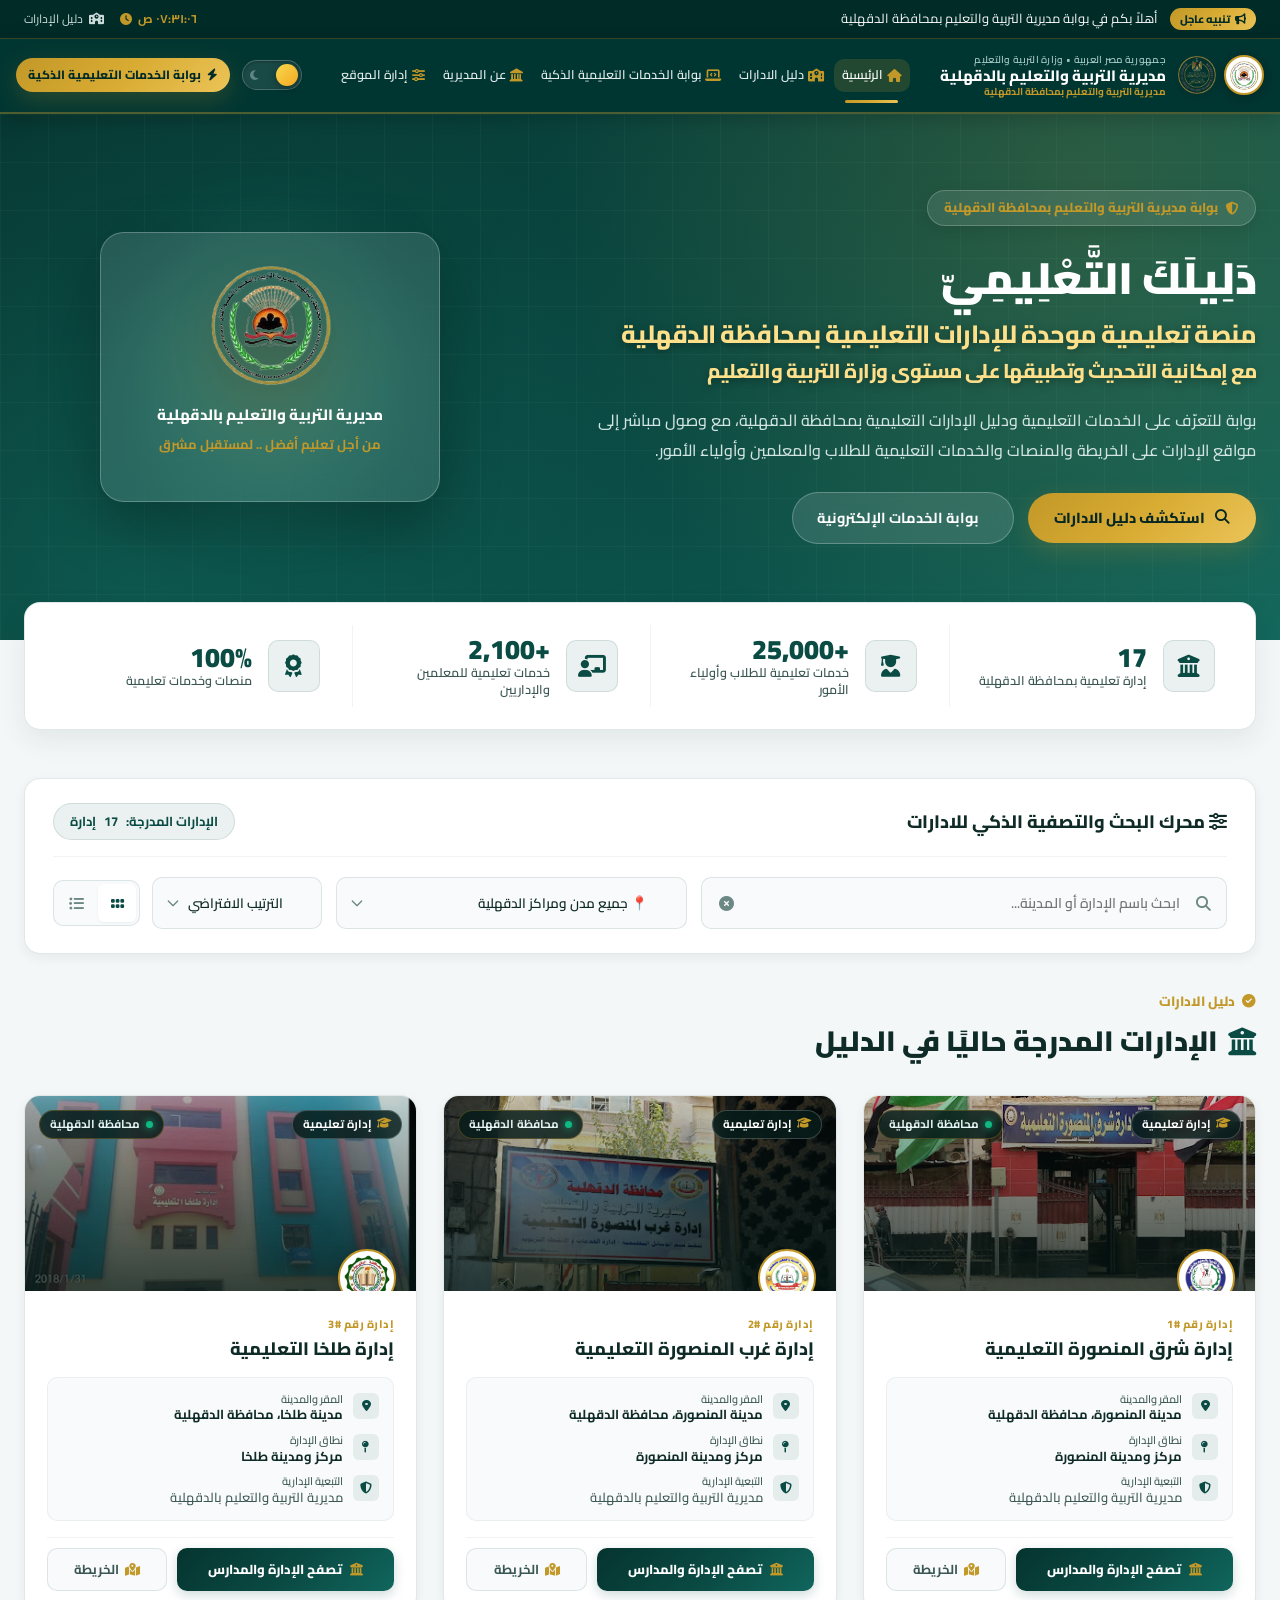
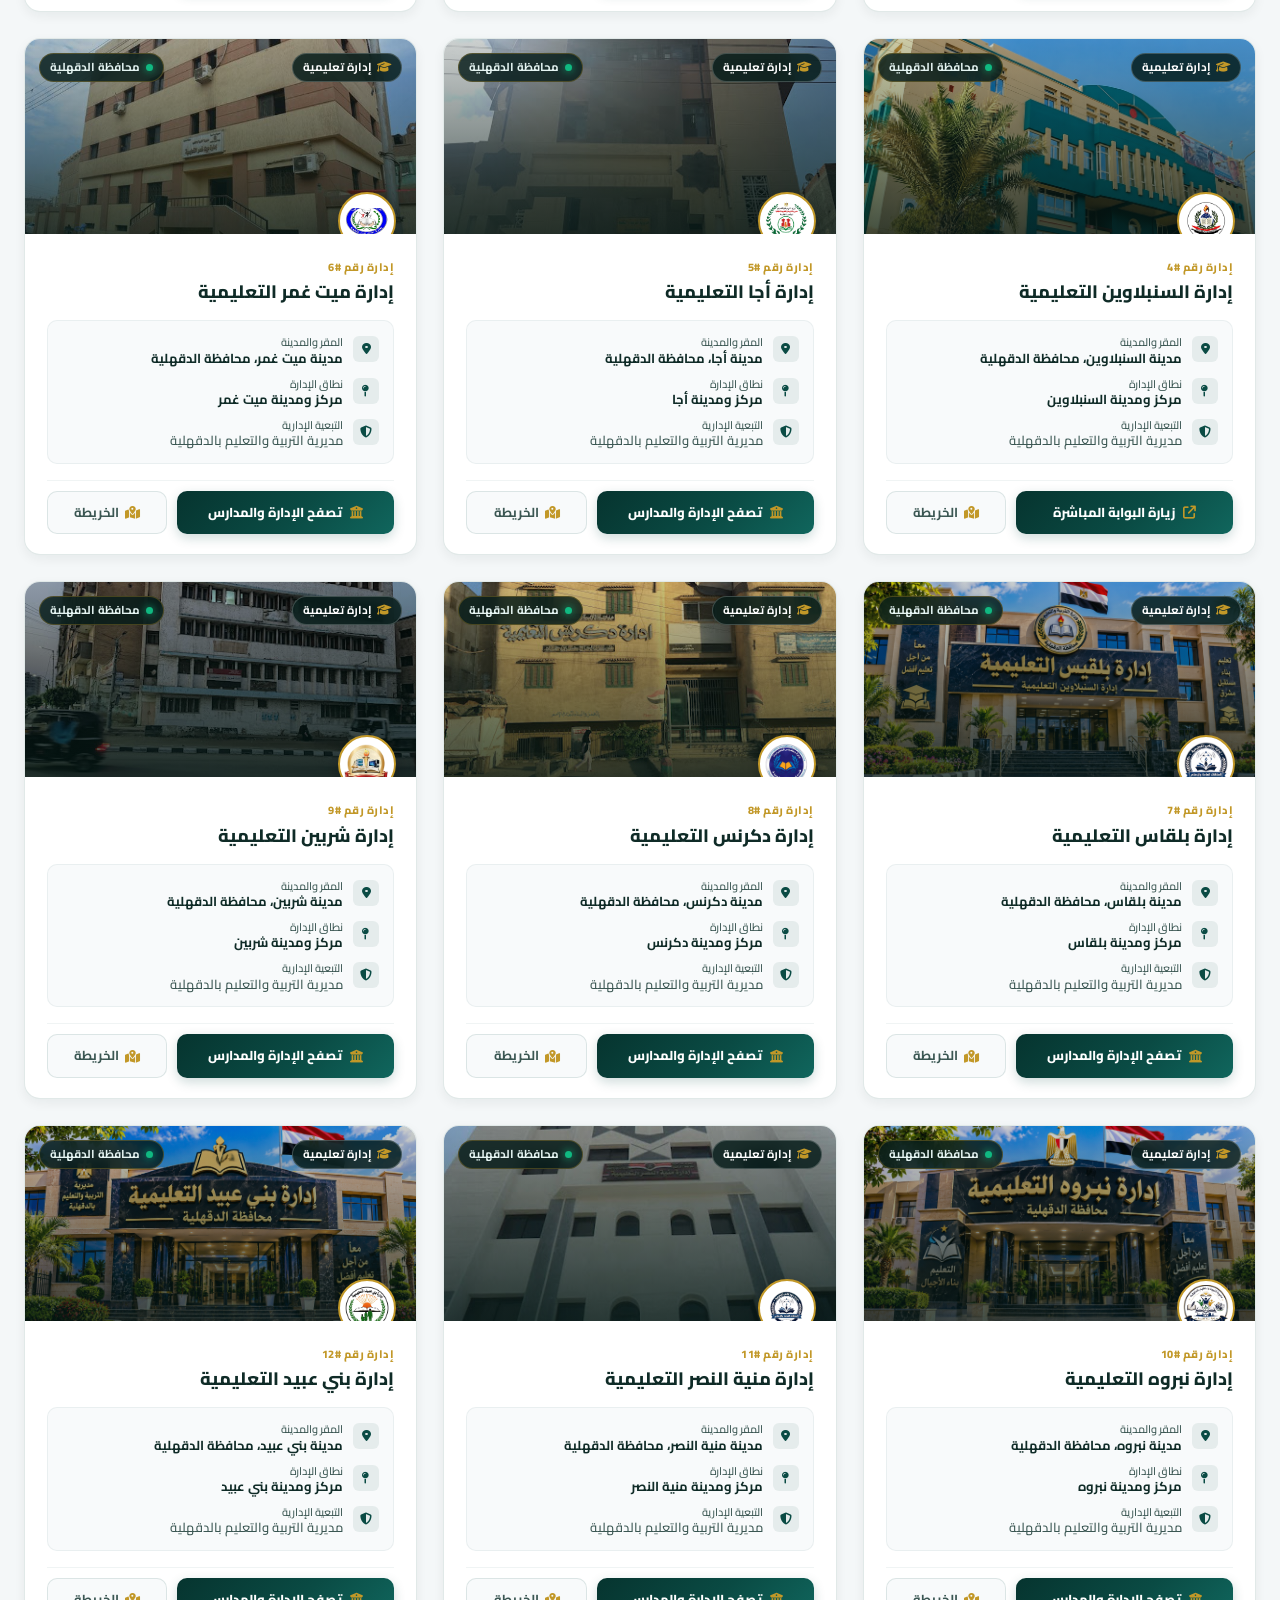
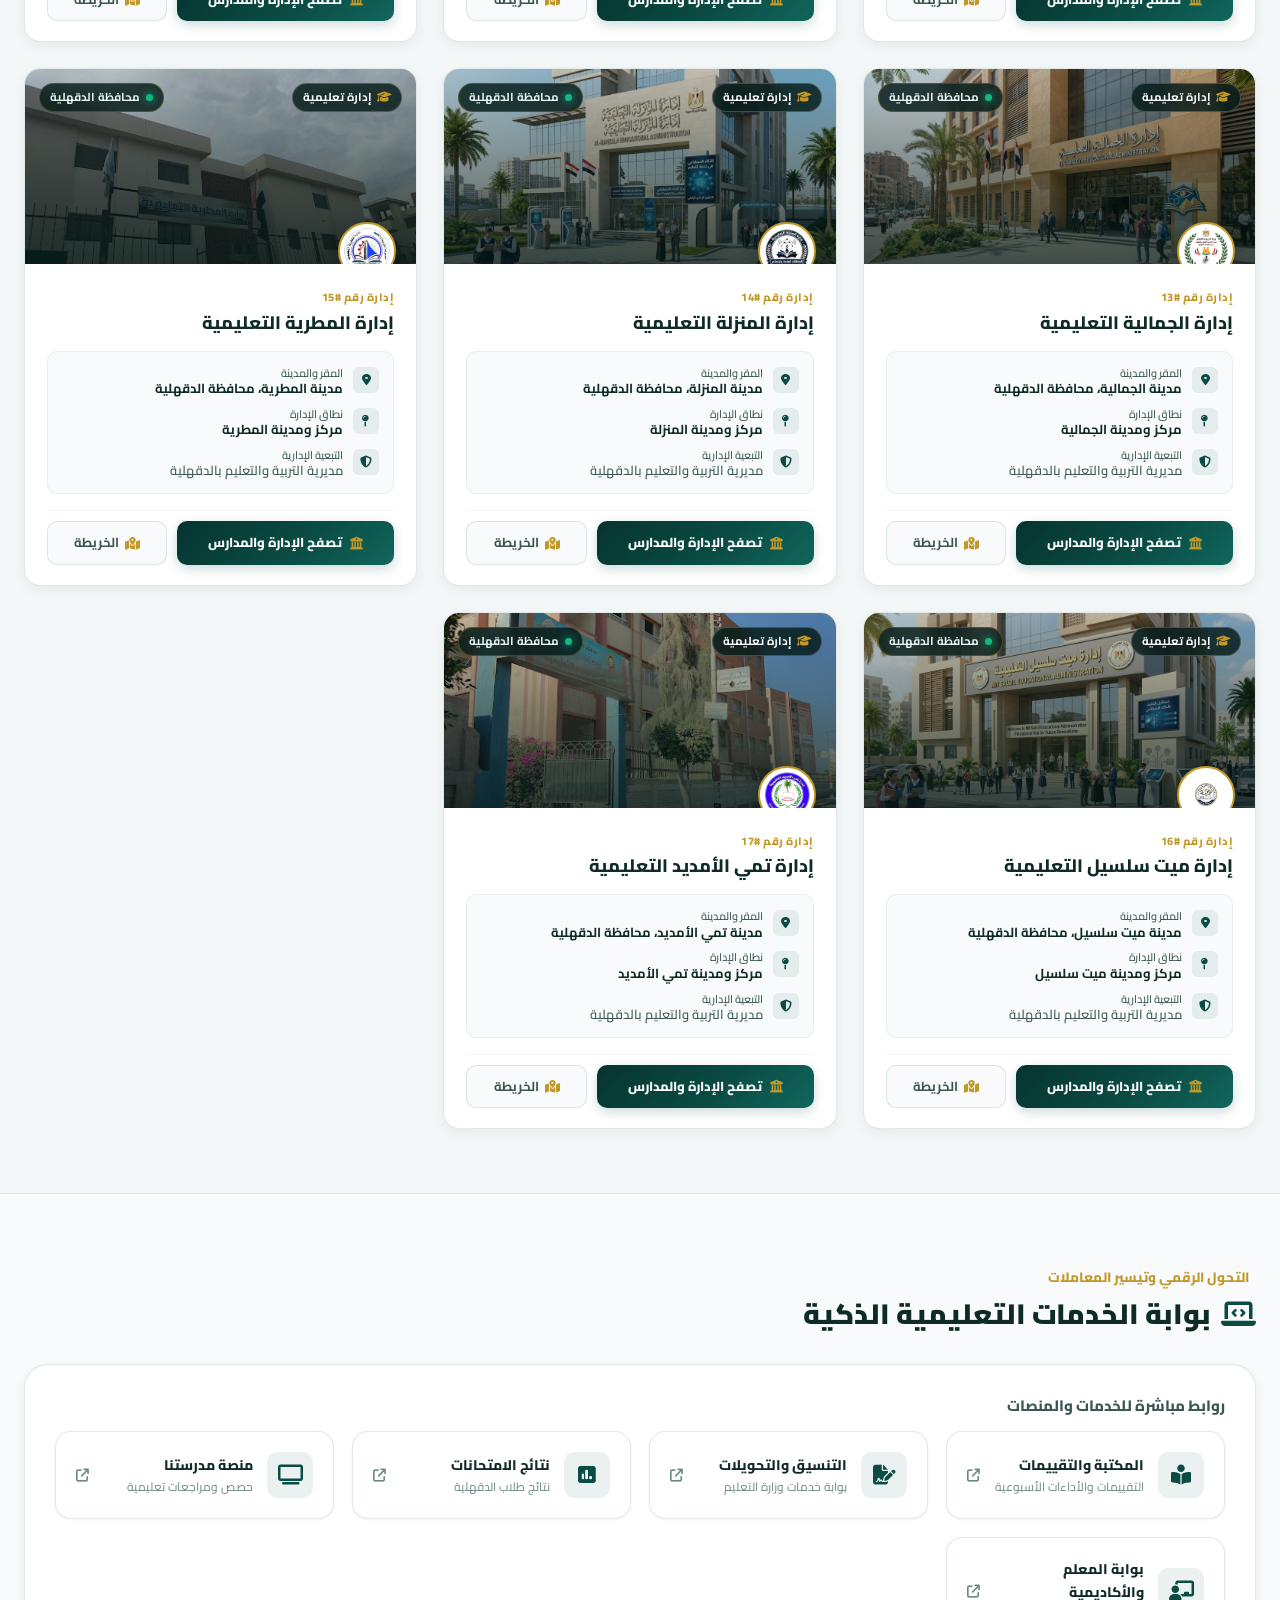
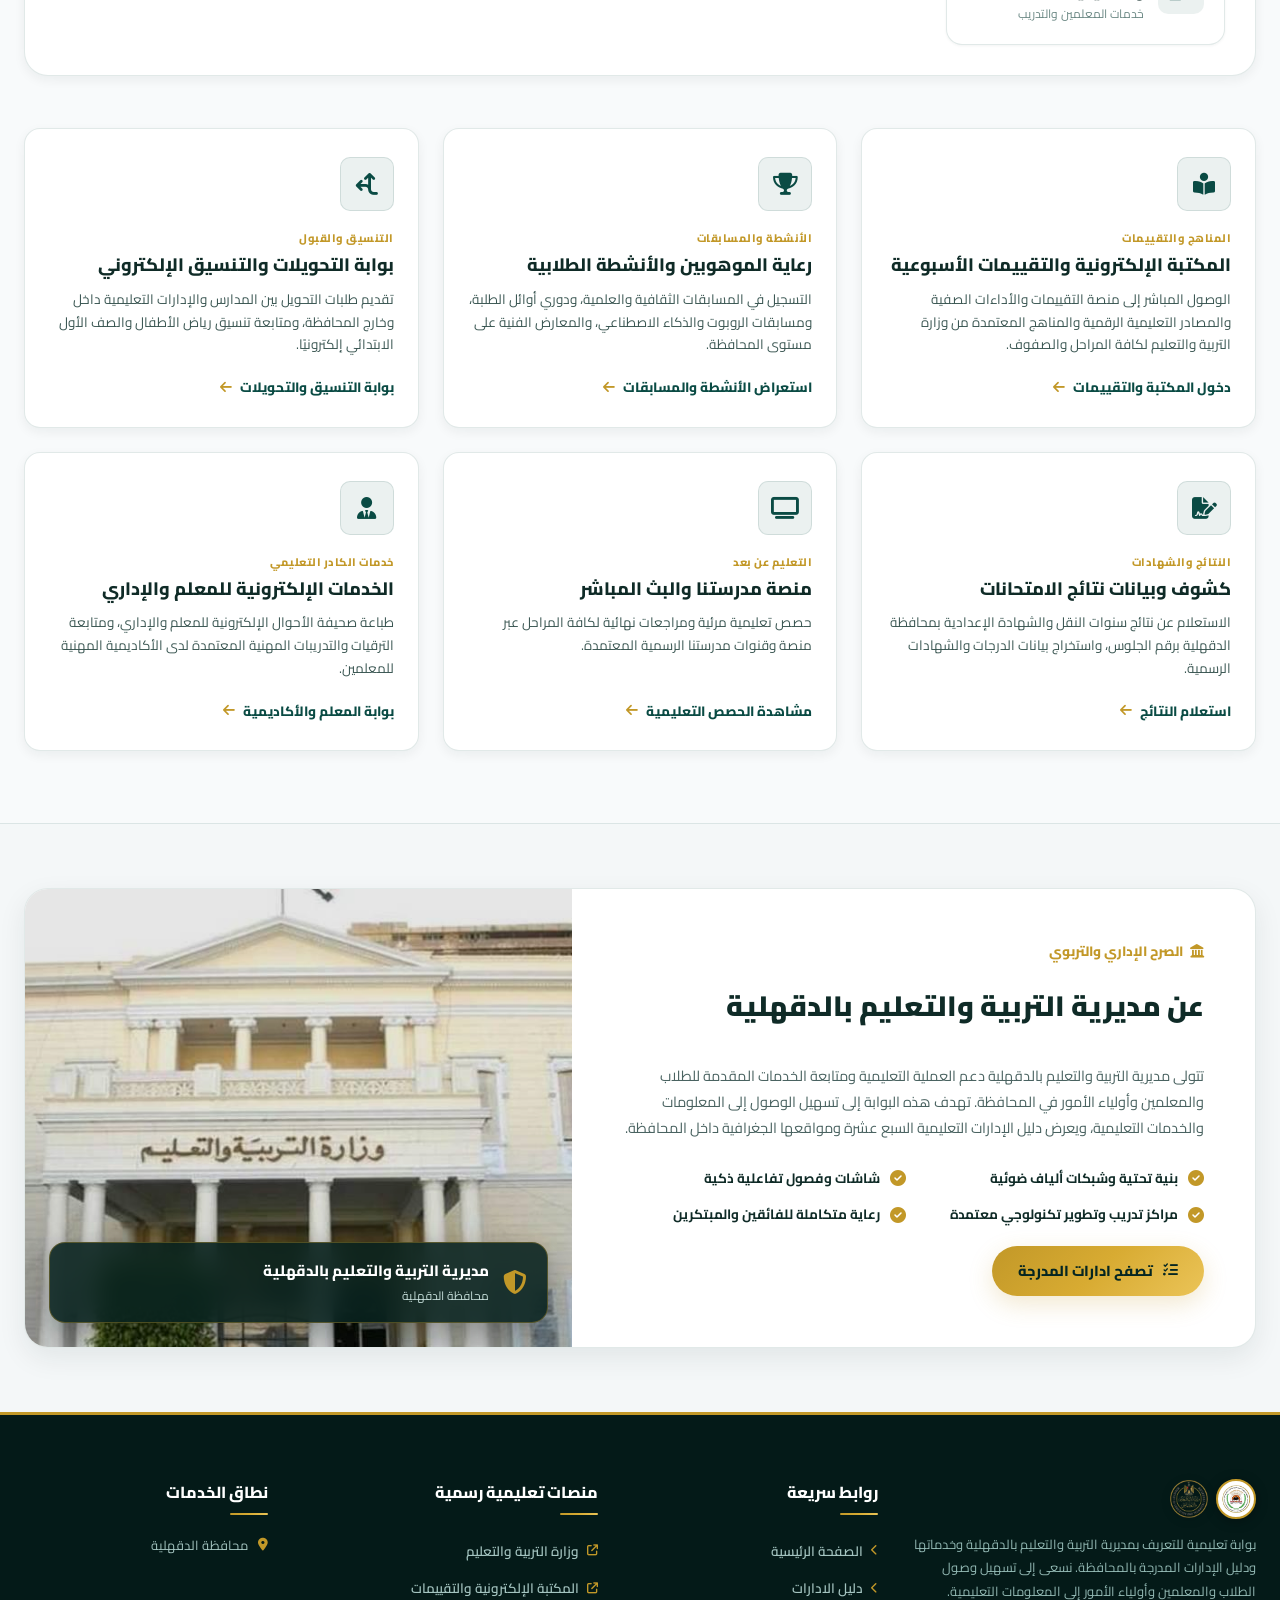
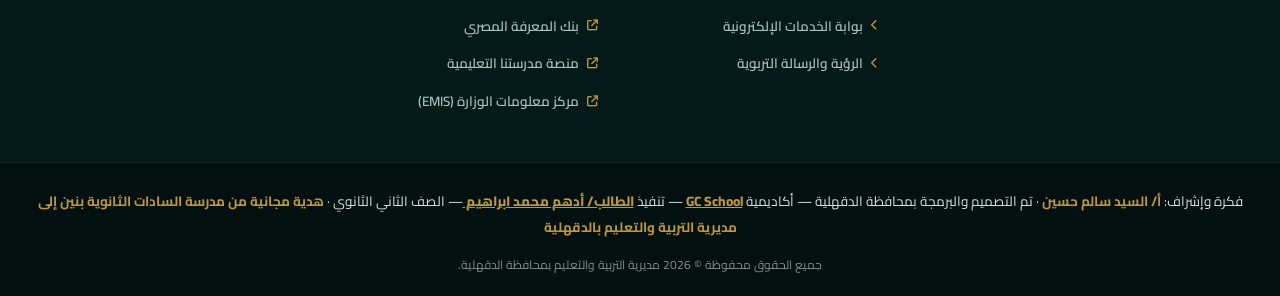
==== commit 1082263c: "سسييي" ====
--- a/index.html
+++ b/index.html
@@ -18,7 +18,7 @@
         rel="stylesheet">
     <link rel="shortcut icon" href="op-removebg-preview.png" type="image/x-icon">
     <link rel="stylesheet" href="cd.css">
-    <title>مديرية التربية والتعليم بالدقهلية | دليل الادارات والخدمات التعليمية</title>
+    <title>مديرية التربية والتعليم بالدقهلية | دَلِيلَكَ التَّعْلِيمِيّ</title>
 </head>
 
 <body>
@@ -112,7 +112,9 @@
                     بوابة مديرية التربية والتعليم بمحافظة الدقهلية
                 </div>
                 <h2 class="hero-title">
-                    دليل إدارات الدقهلية <span>في منصة تعليمية واحدة</span>
+                    دَلِيلَكَ التَّعْلِيمِيّ
+                    <span>منصة تعليمية موحدة للإدارات التعليمية بمحافظة الدقهلية</span>
+                    <span class="hero-ministry-note">مع إمكانية التحديث وتطبيقها على مستوى وزارة التربية والتعليم</span>
                 </h2>
                 <p class="hero-desc">
                     بوابة للتعرّف على الخدمات التعليمية ودليل الإدارات التعليمية بمحافظة الدقهلية، مع وصول مباشر إلى
--- a/cd.css
+++ b/cd.css
@@ -627,16 +627,25 @@
 .hero-title {
     font-size: clamp(26px, 3.8vw, 44px);
     font-weight: 900;
-    line-height: 1.3;
+    line-height: 65px;
     color: #ffffff;
     letter-spacing: -0.5px;
 }
 
 .hero-title span {
     display: block;
-    background: var(--gold-gradient);
-    -webkit-background-clip: text;
-    -webkit-text-fill-color: transparent;
+    margin-top: 0.18em;
+    color: #ffe08a;
+    background: none;
+    -webkit-text-fill-color: currentColor;
+    font-size: clamp(16px, 2.2vw, 25px);
+    font-weight: 800;
+    line-height: 1.5;
+    text-shadow: 0 2px 8px rgba(0, 0, 0, 0.35);
+}
+
+.hero-title .hero-ministry-note {
+    font-size: clamp(14px, 1.8vw, 20px);
 }
 
 .hero-desc {
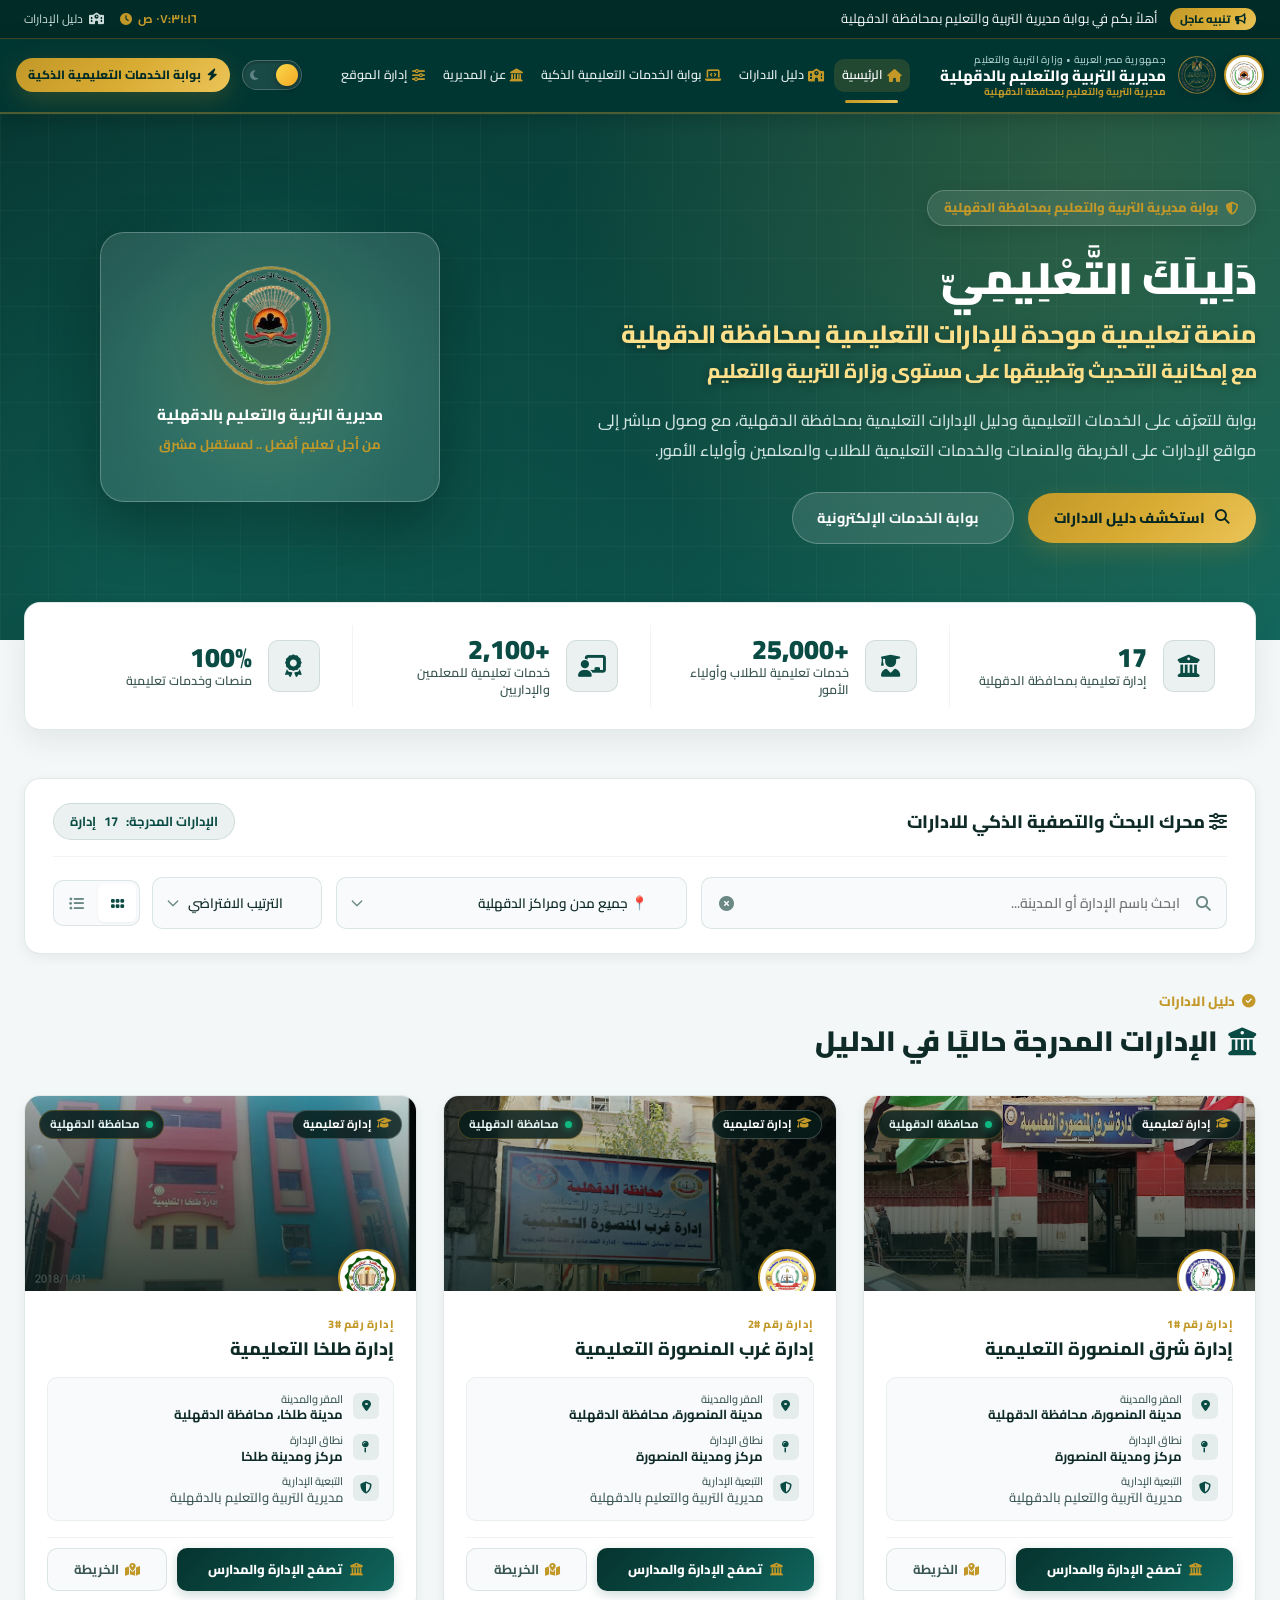
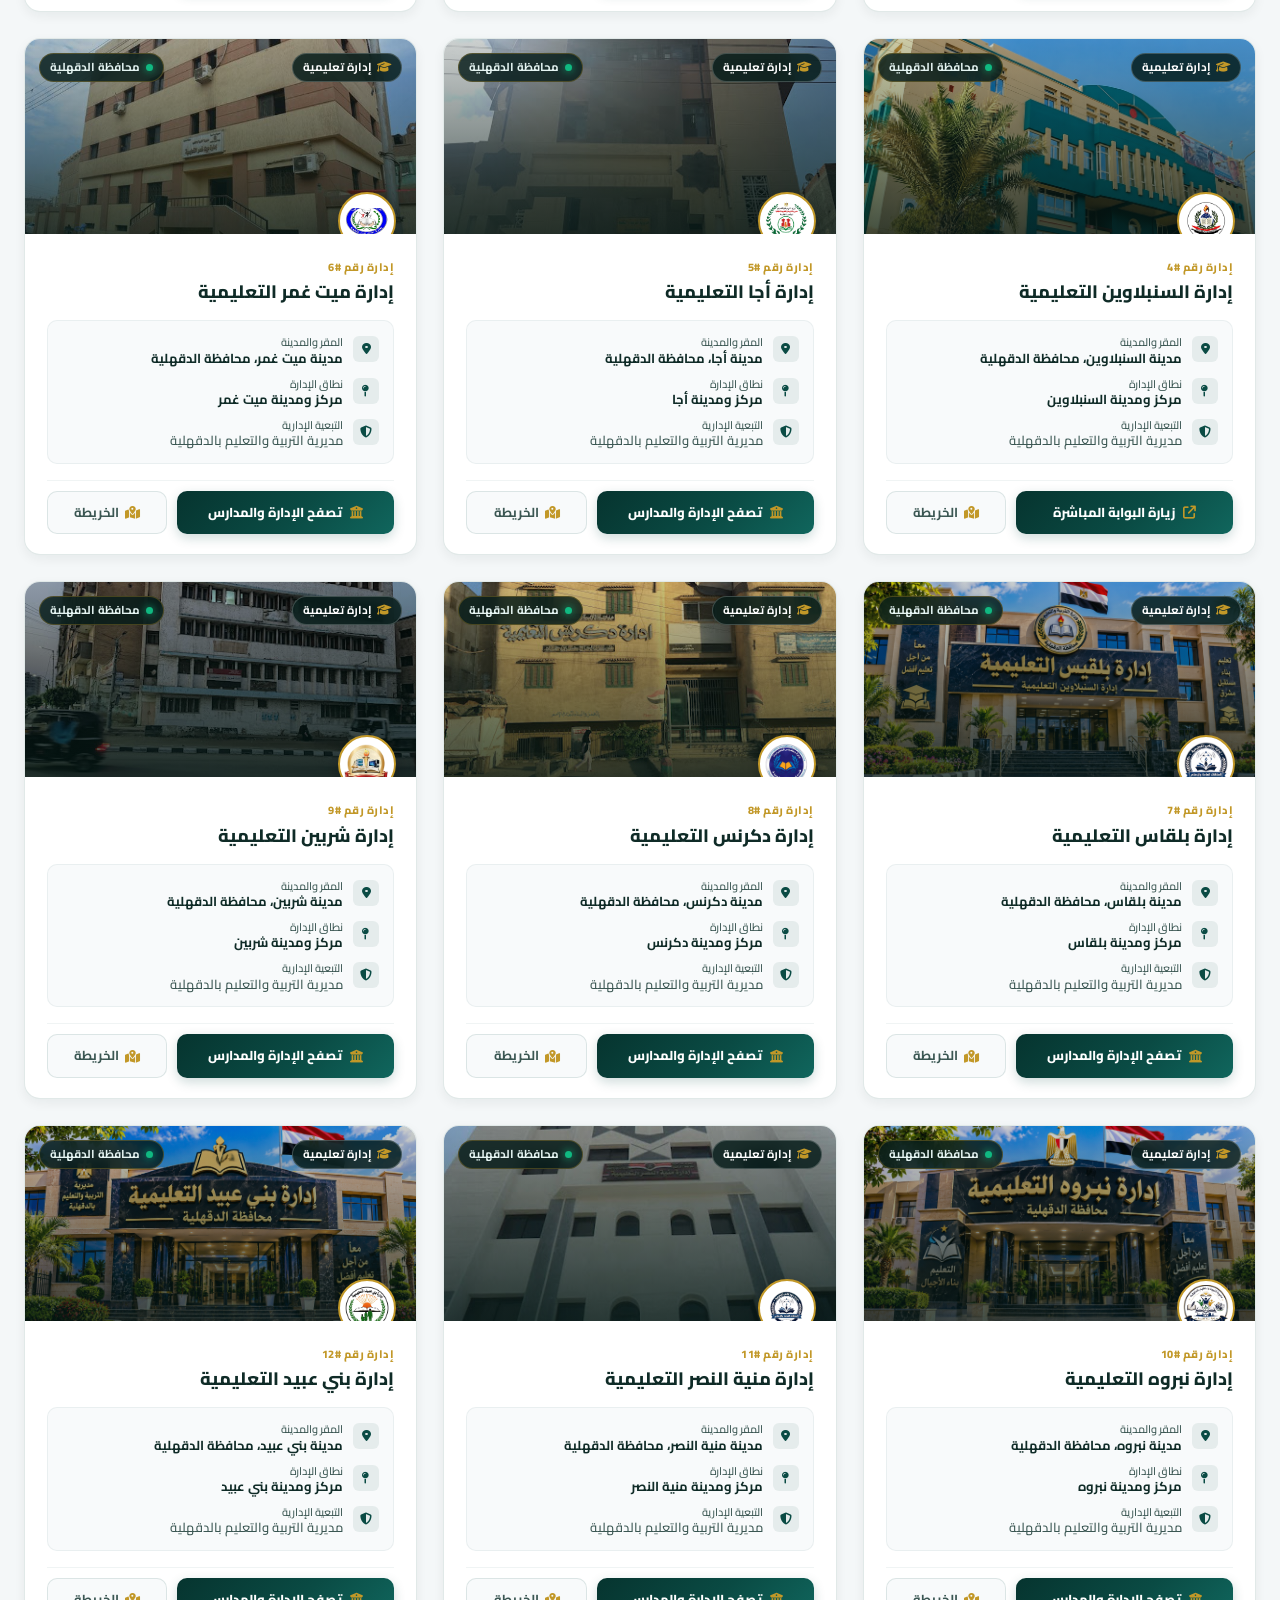
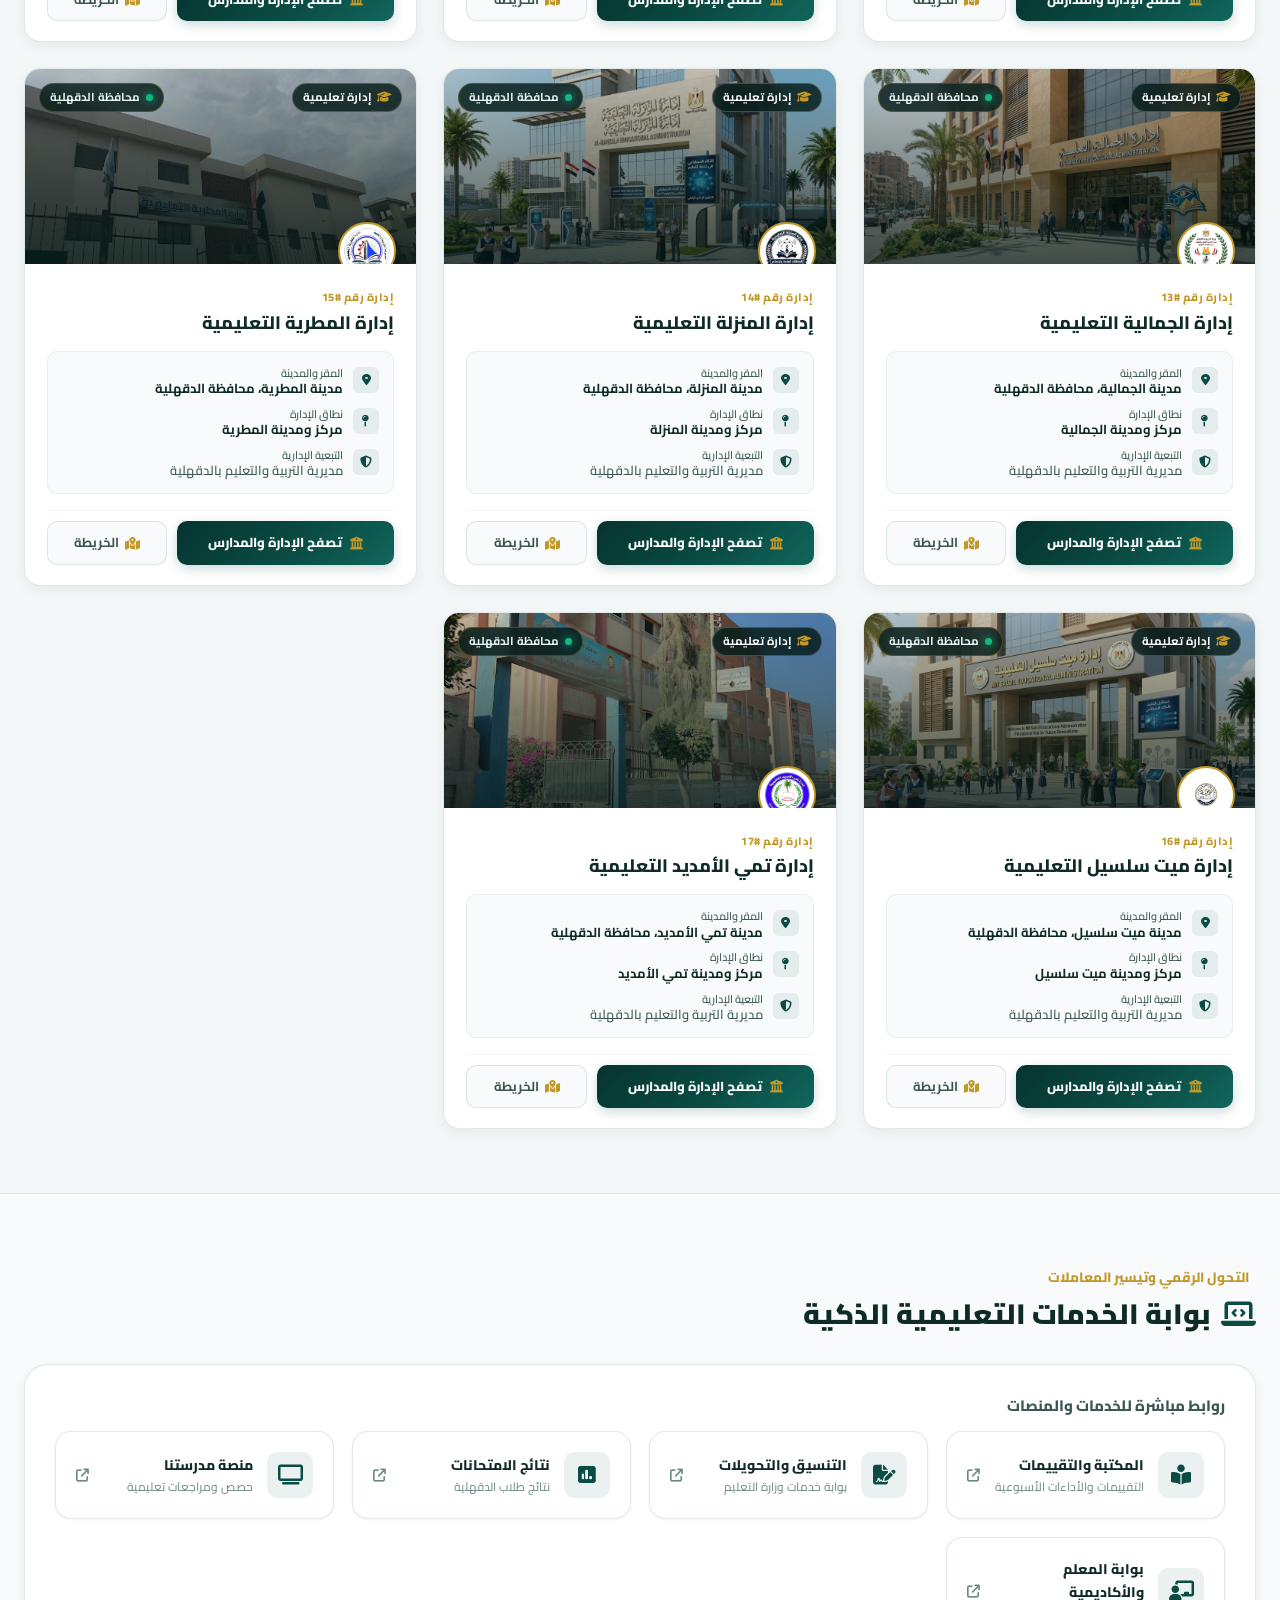
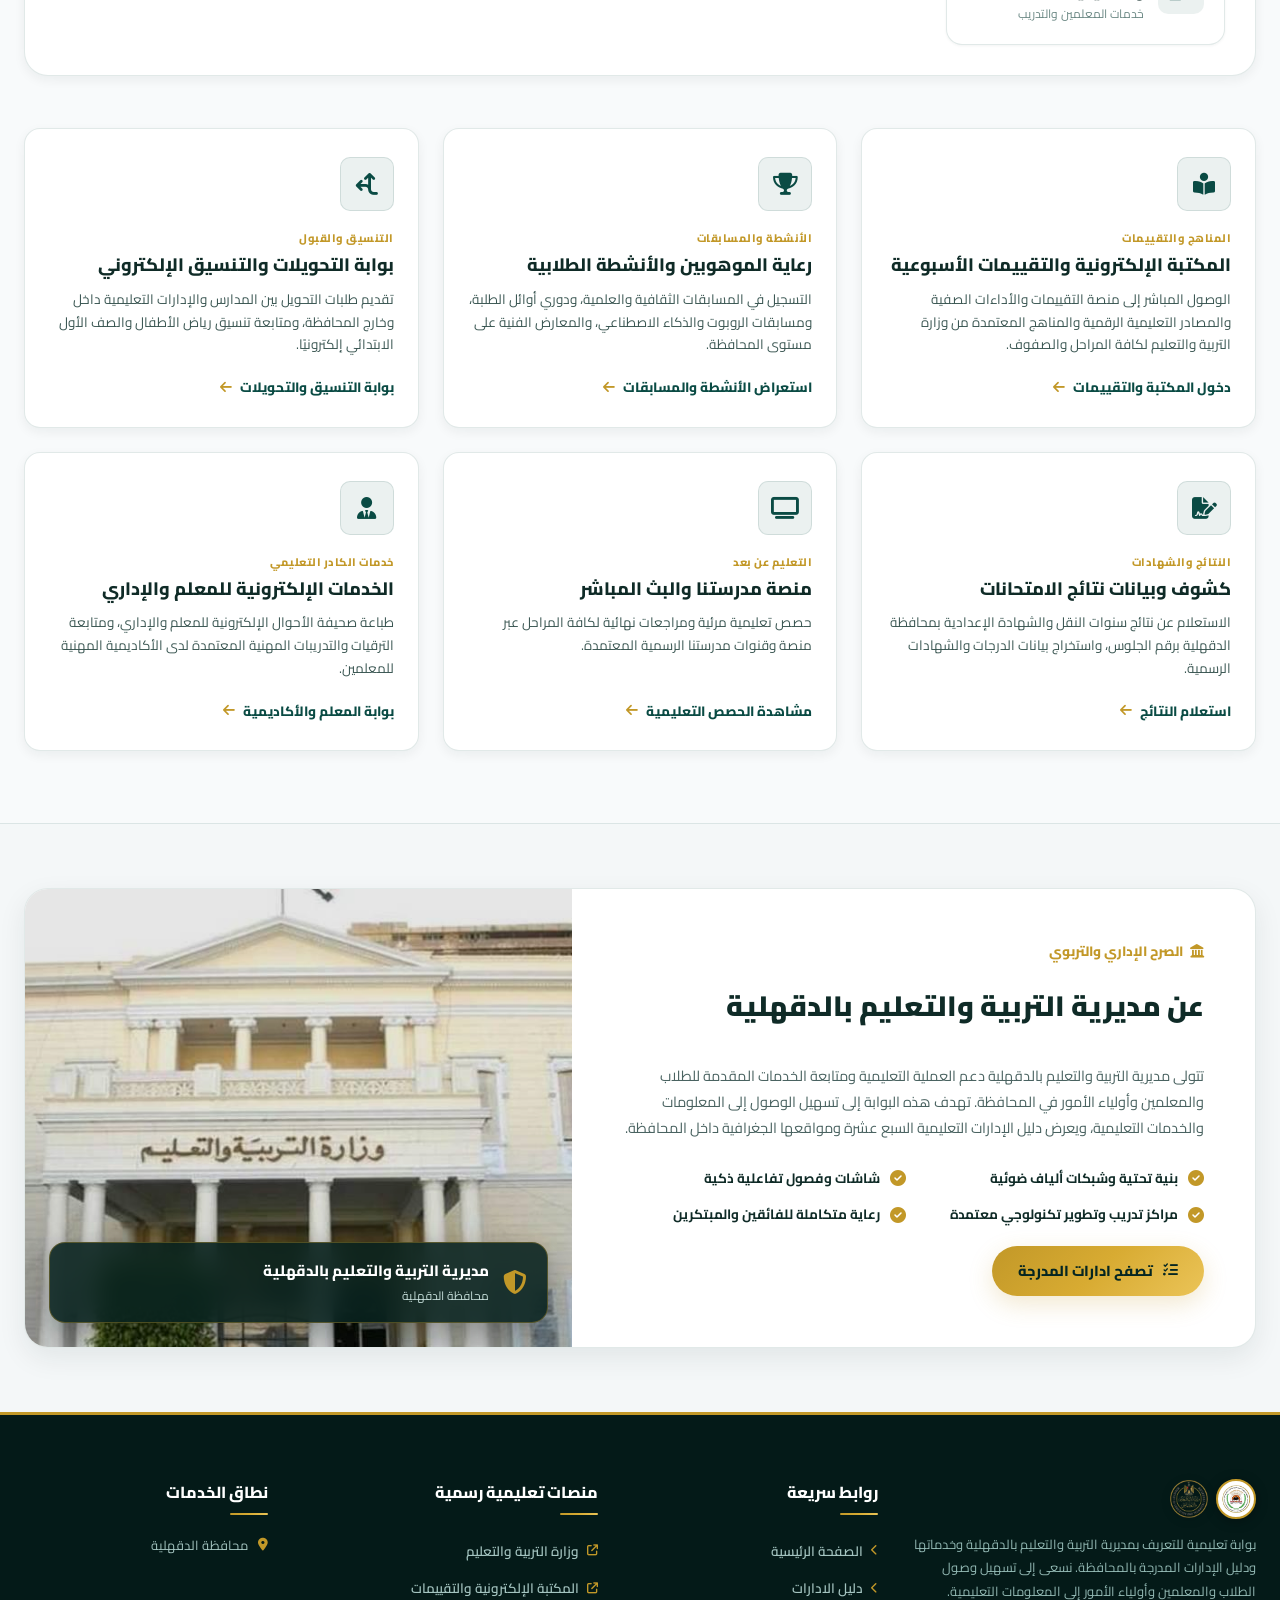
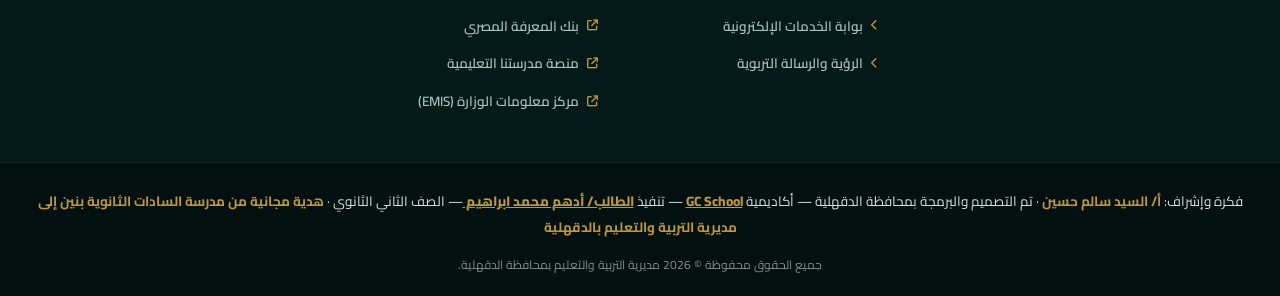
==== commit d6124645: "لللبب" ====
--- a/index.html
+++ b/index.html
@@ -4,6 +4,7 @@
 <head>
     <meta charset="UTF-8">
     <meta name="viewport" content="width=device-width, initial-scale=1.0">
+    <meta name="google-site-verification" content="_aU5YYXmU2YvGy8Y7TqDUoqO58o-6gWKZ0hLddtIbnk" />
     <meta name="description"
         content="بوابة مديرية التربية والتعليم بمحافظة الدقهلية، وتضم دليل الإدارات التعليمية السبع عشرة بالمحافظة والخدمات التعليمية.">
     <meta name="keywords"
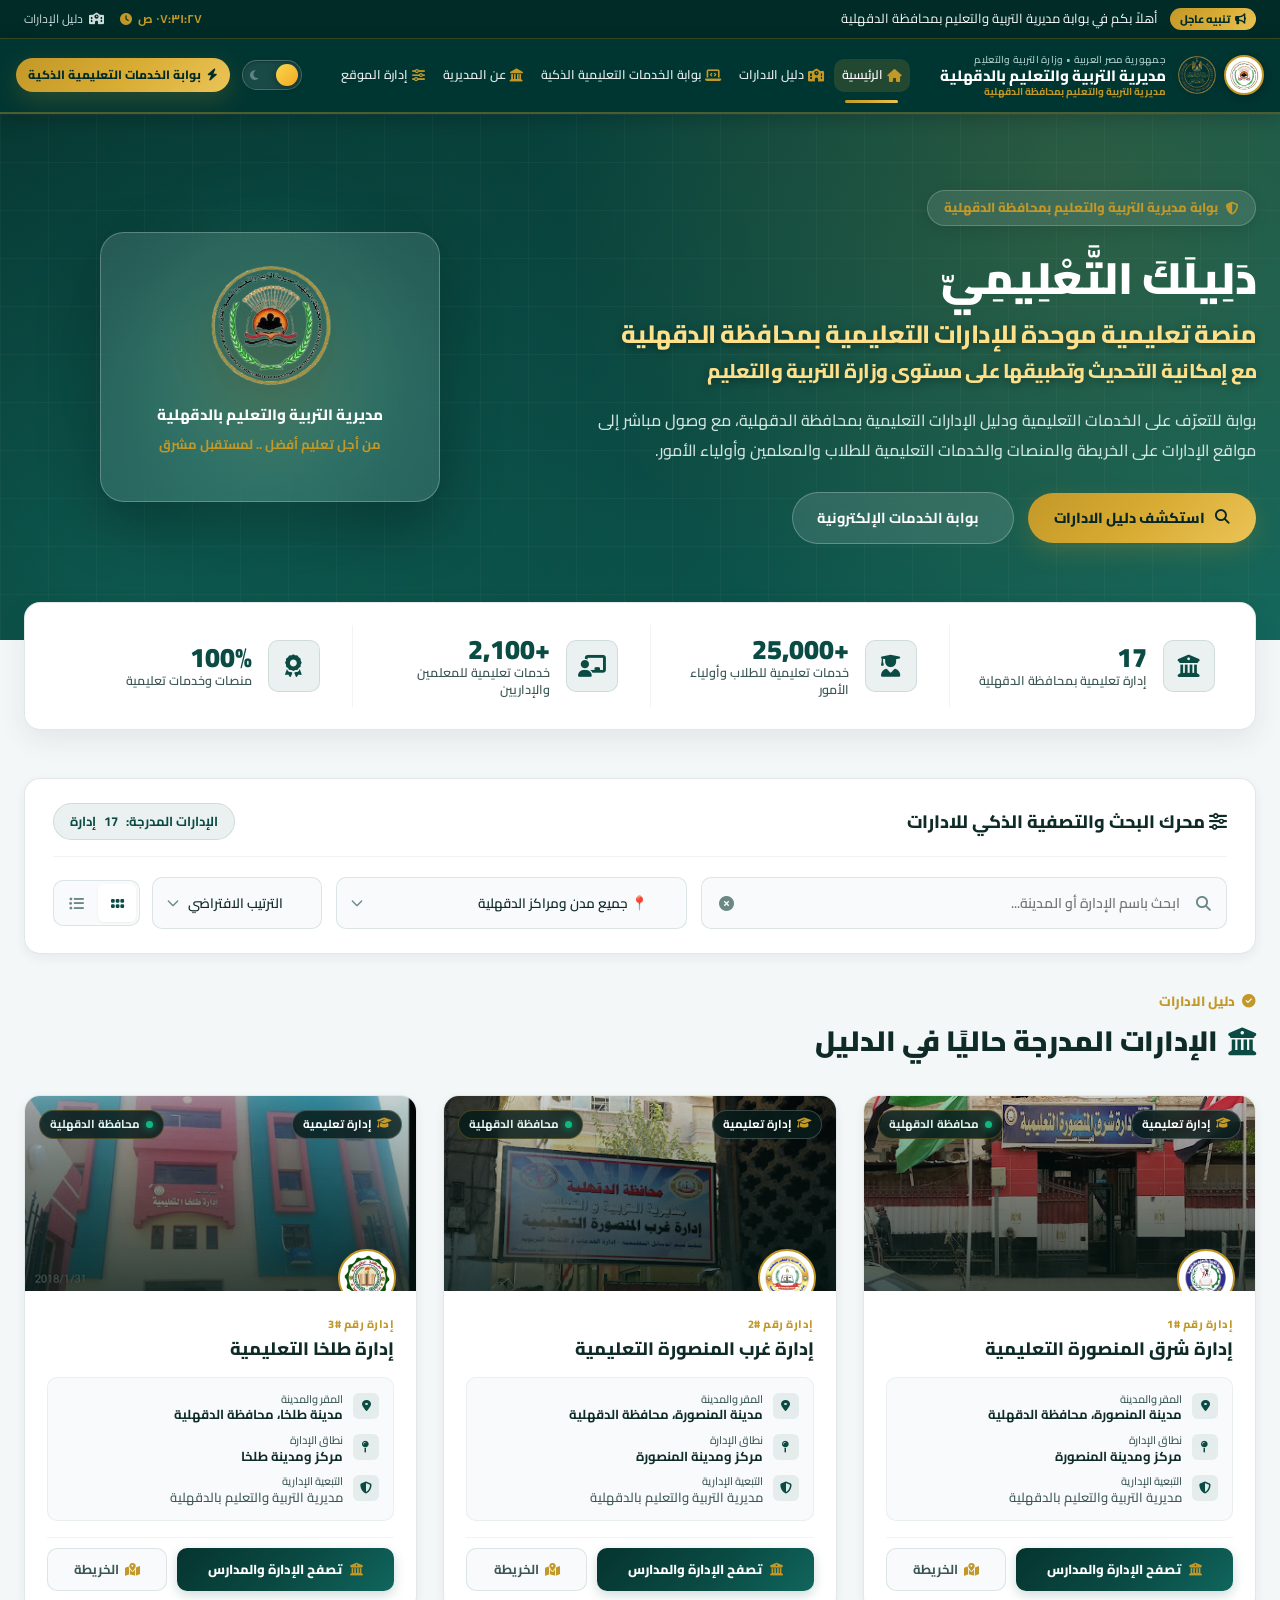
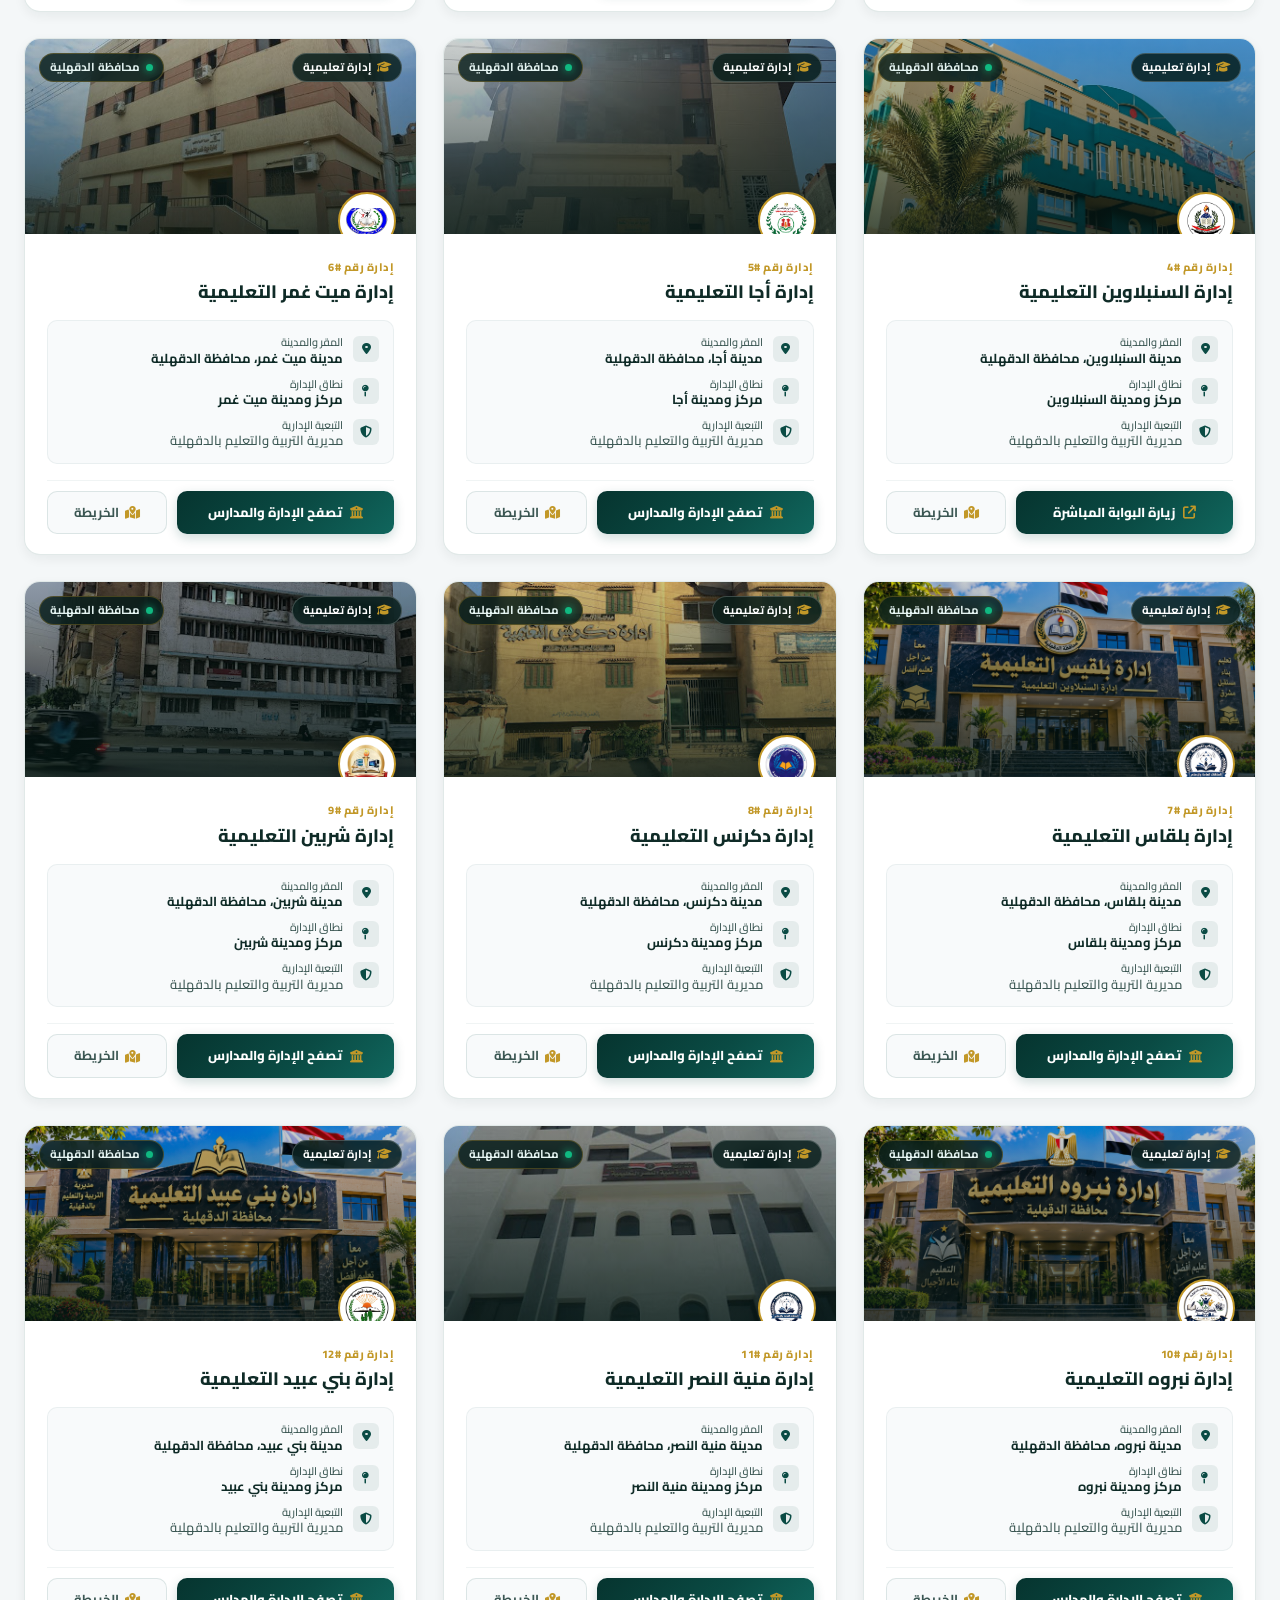
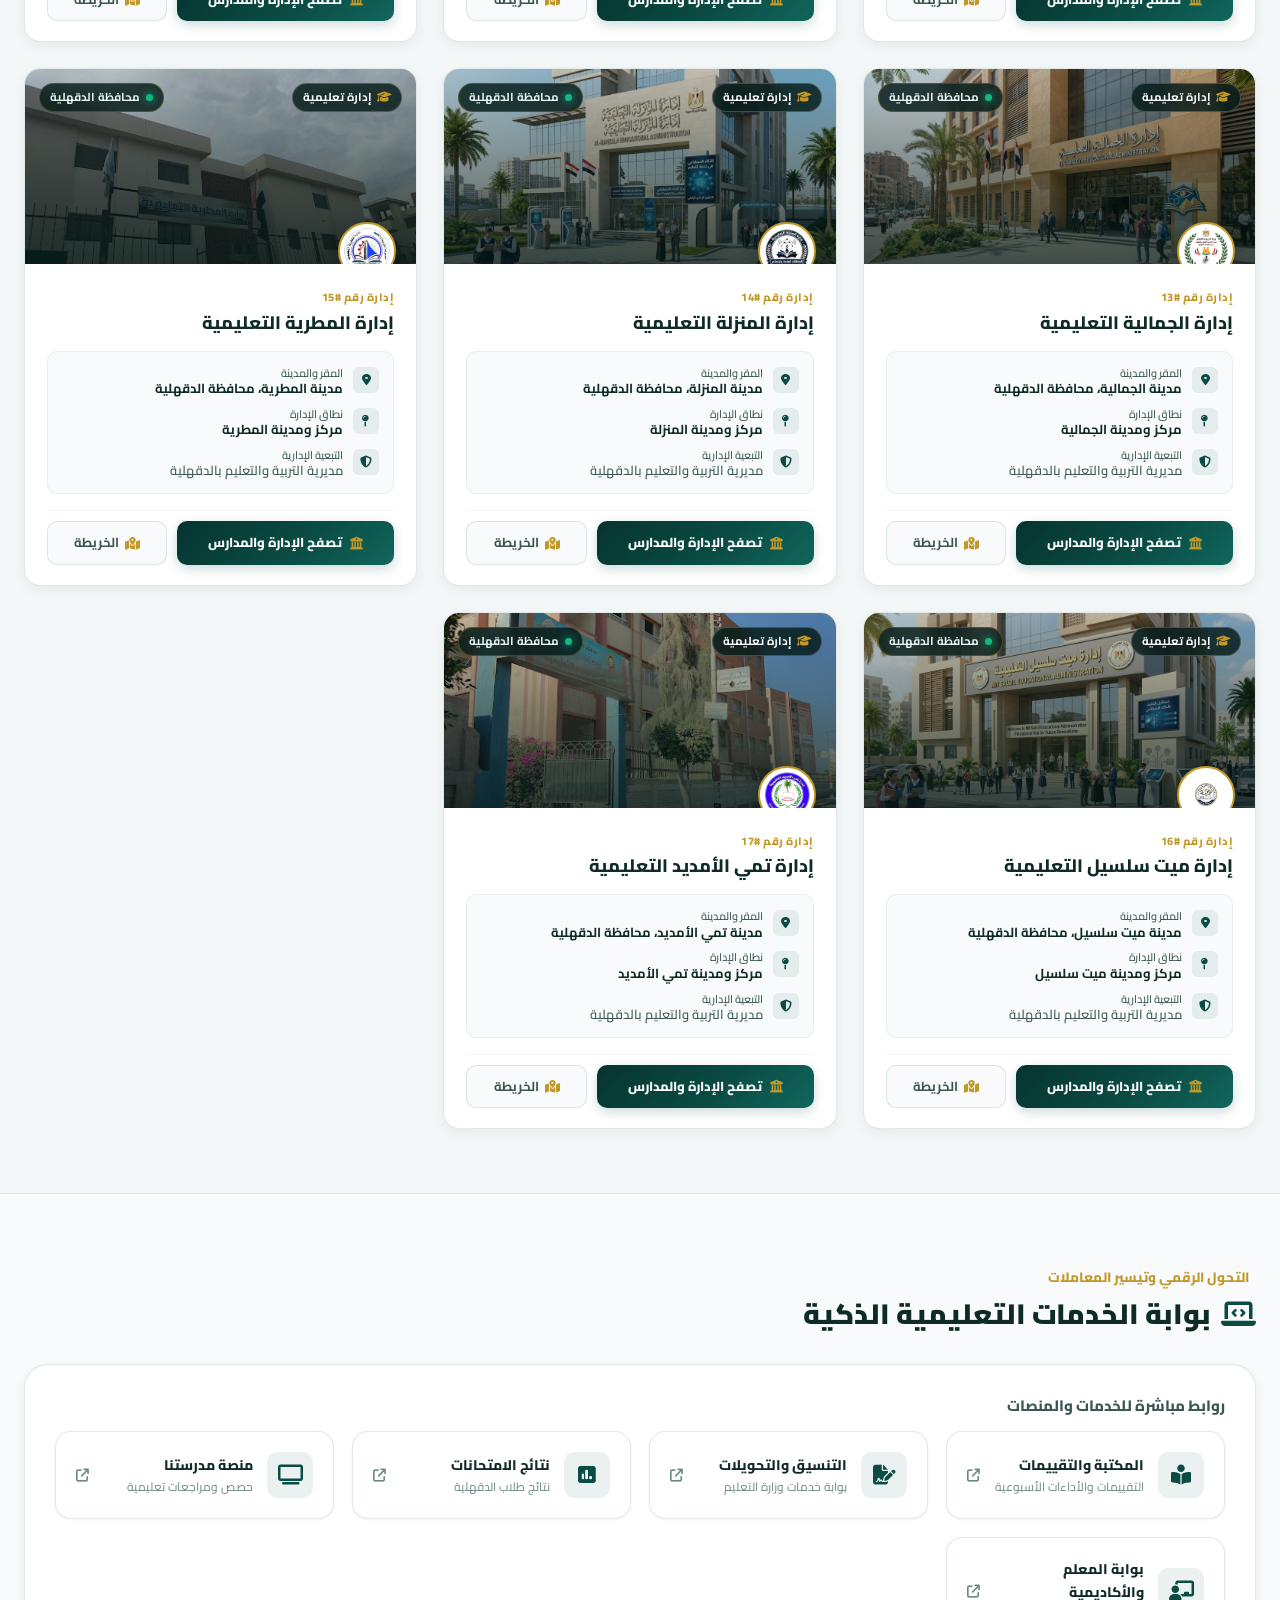
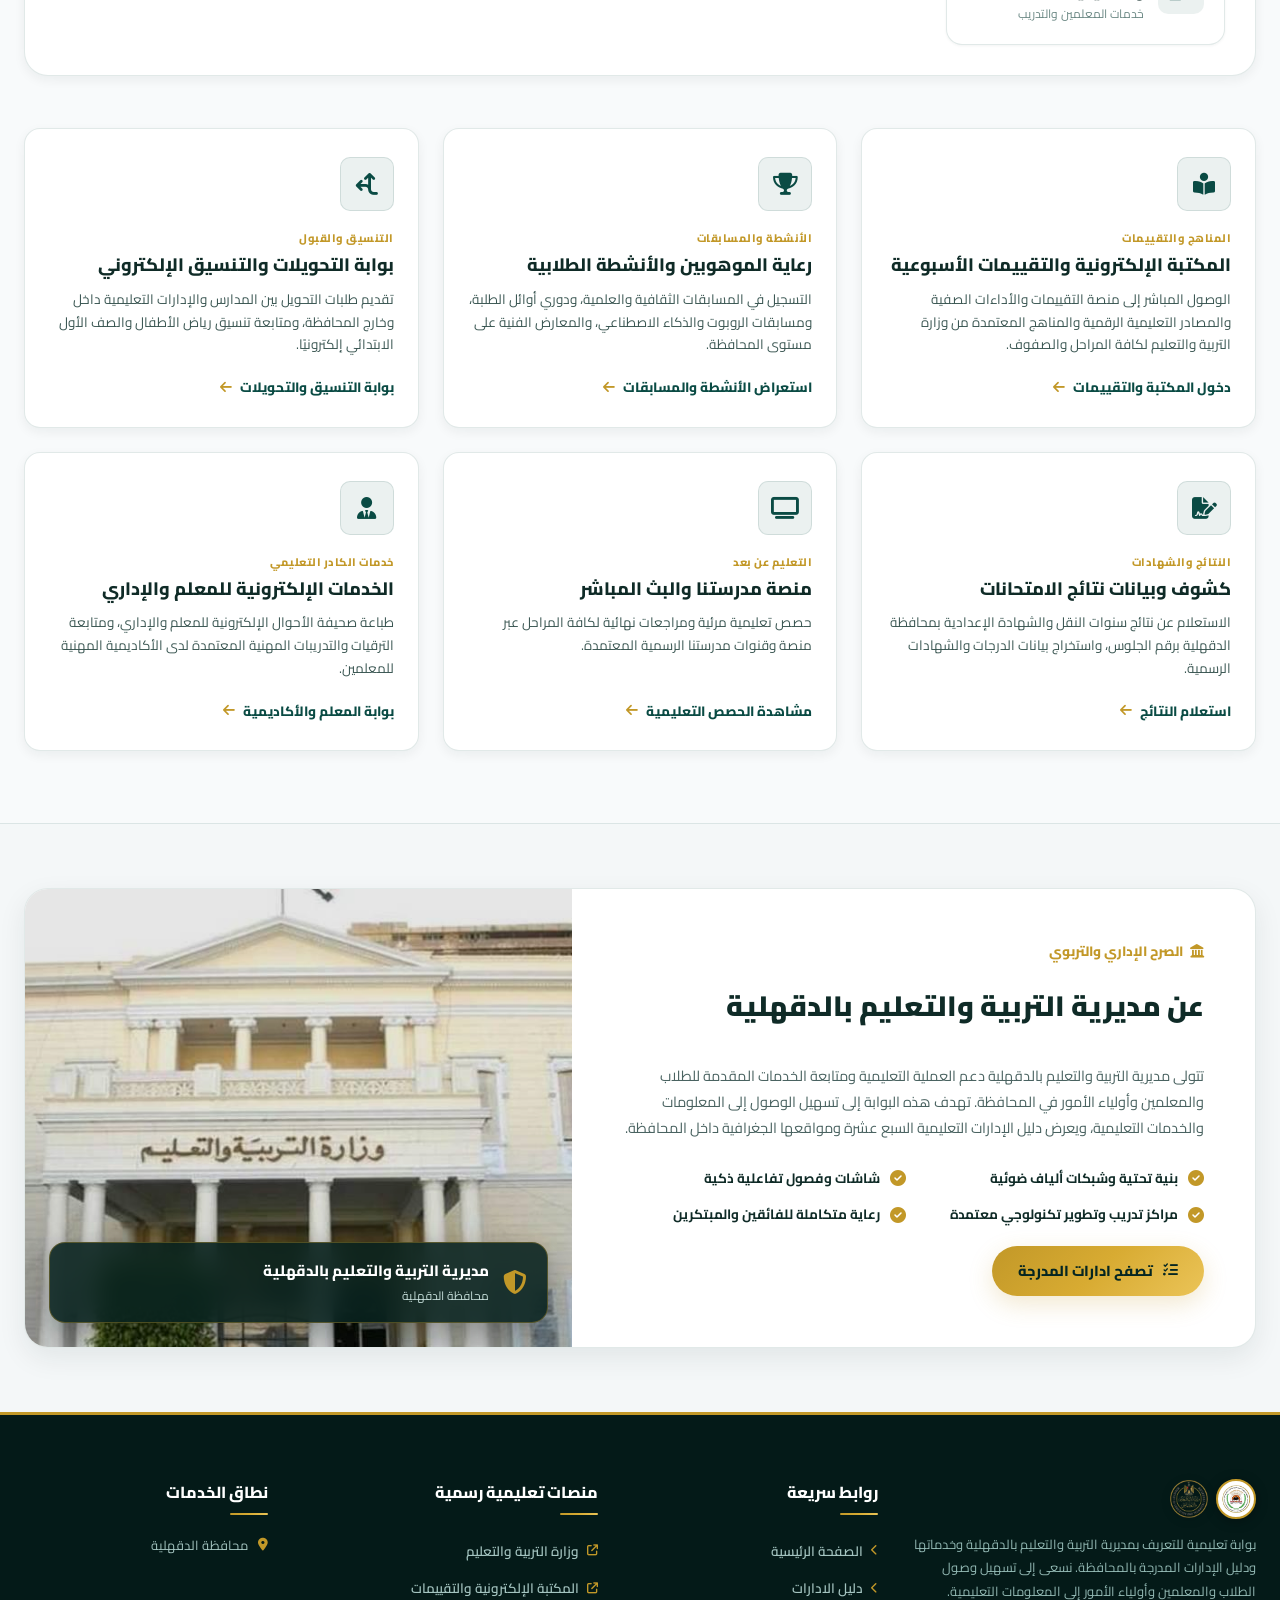
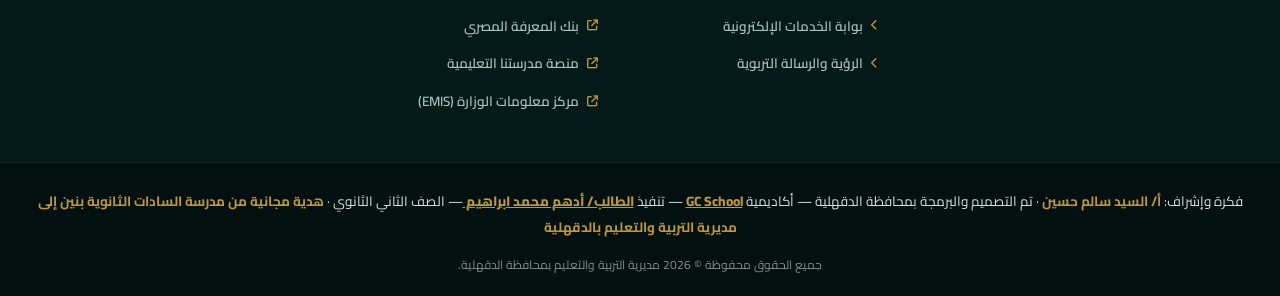
==== commit dd9de57f: "عغععغ" ====
--- a/index.html
+++ b/index.html
@@ -10,6 +10,9 @@
     <meta name="keywords"
         content="مديرية التربية والتعليم بالدقهلية, الإدارات التعليمية بالدقهلية, وزارة التربية والتعليم, دليل الإدارات, الخدمات التعليمية">
     <meta name="theme-color" content="#004C46">
+    <meta name="description" content="الموقع الرسمي لدليل مديرية التربية والتعليم بالدقهلية، يوفر معلومات عن الإدارات التعليمية الـ17 والمدارس التابعة لها، والتعليمات والخدمات التعليمية، لتسهيل الوصول إلى المعلومات والخدمات للطلاب والمعلمين وأولياء الأمور.">
+
+<meta name="keywords" content="مديرية التربية والتعليم بالدقهلية, مديرية الدقهلية, الإدارات التعليمية بالدقهلية, مدارس الدقهلية, دليل المدارس, التعليم بالدقهلية">
     <link rel="shortcut icon" href="مدريه.png" type="image/x-icon">
 
     <link rel="stylesheet" href="https://cdnjs.cloudflare.com/ajax/libs/font-awesome/6.5.0/css/all.min.css">
@@ -19,7 +22,7 @@
         rel="stylesheet">
     <link rel="shortcut icon" href="op-removebg-preview.png" type="image/x-icon">
     <link rel="stylesheet" href="cd.css">
-    <title>مديرية التربية والتعليم بالدقهلية | دَلِيلَكَ التَّعْلِيمِيّ</title>
+    <title>مديرية التربية والتعليم بالدقهلية | دليل الإدارات التعليمية</title>
 </head>
 
 <body>
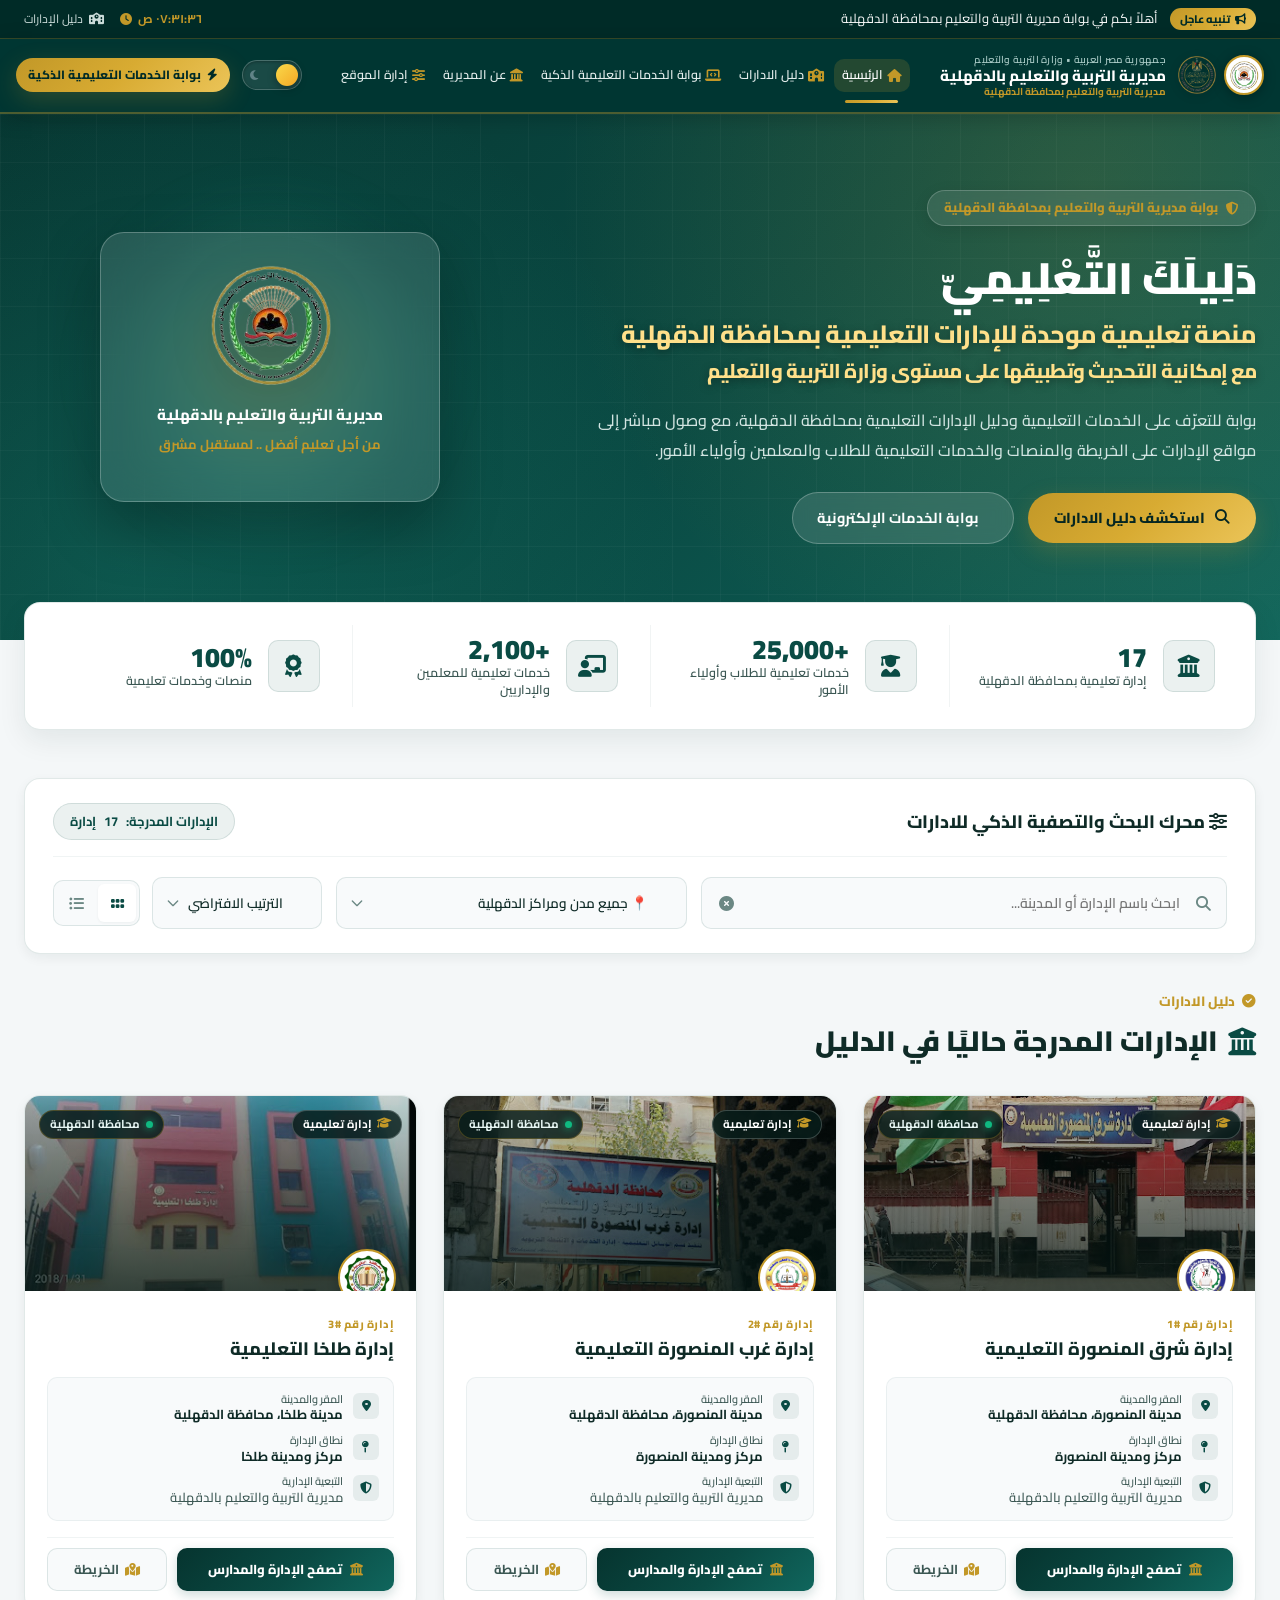
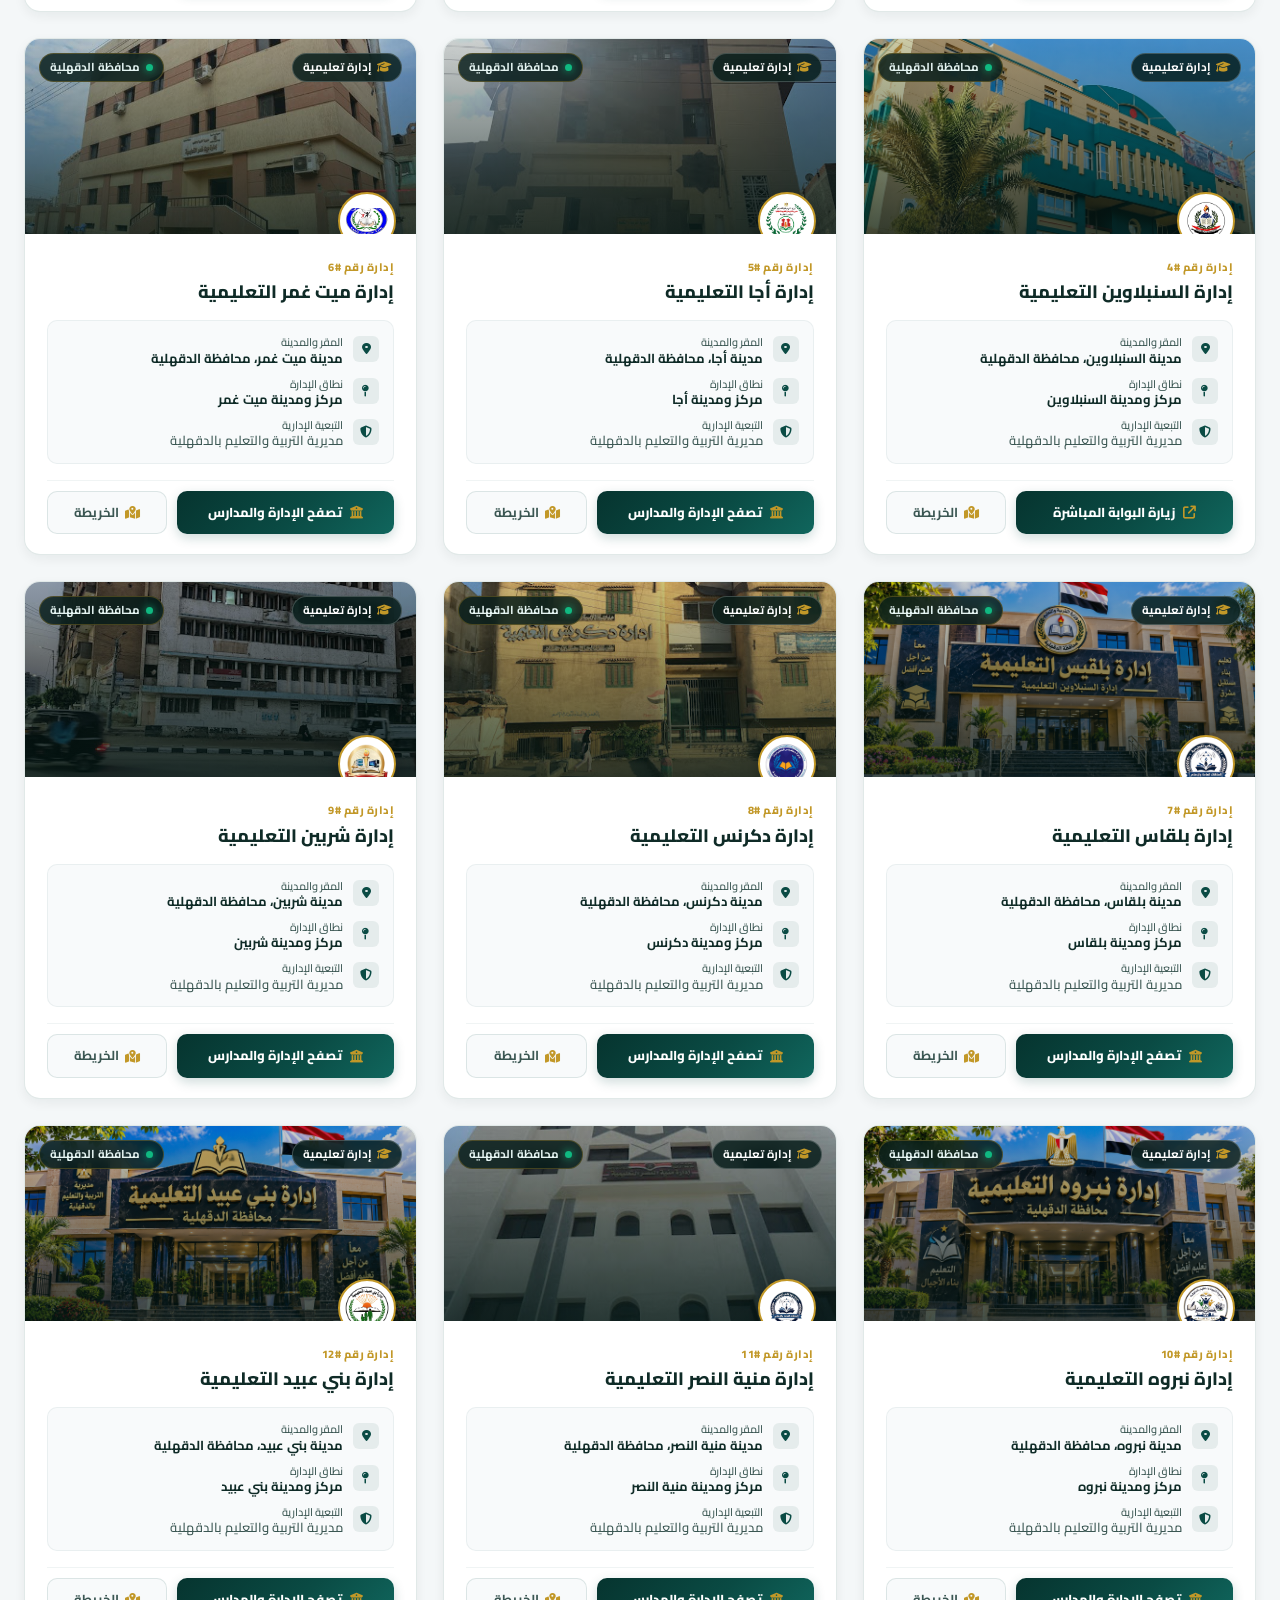
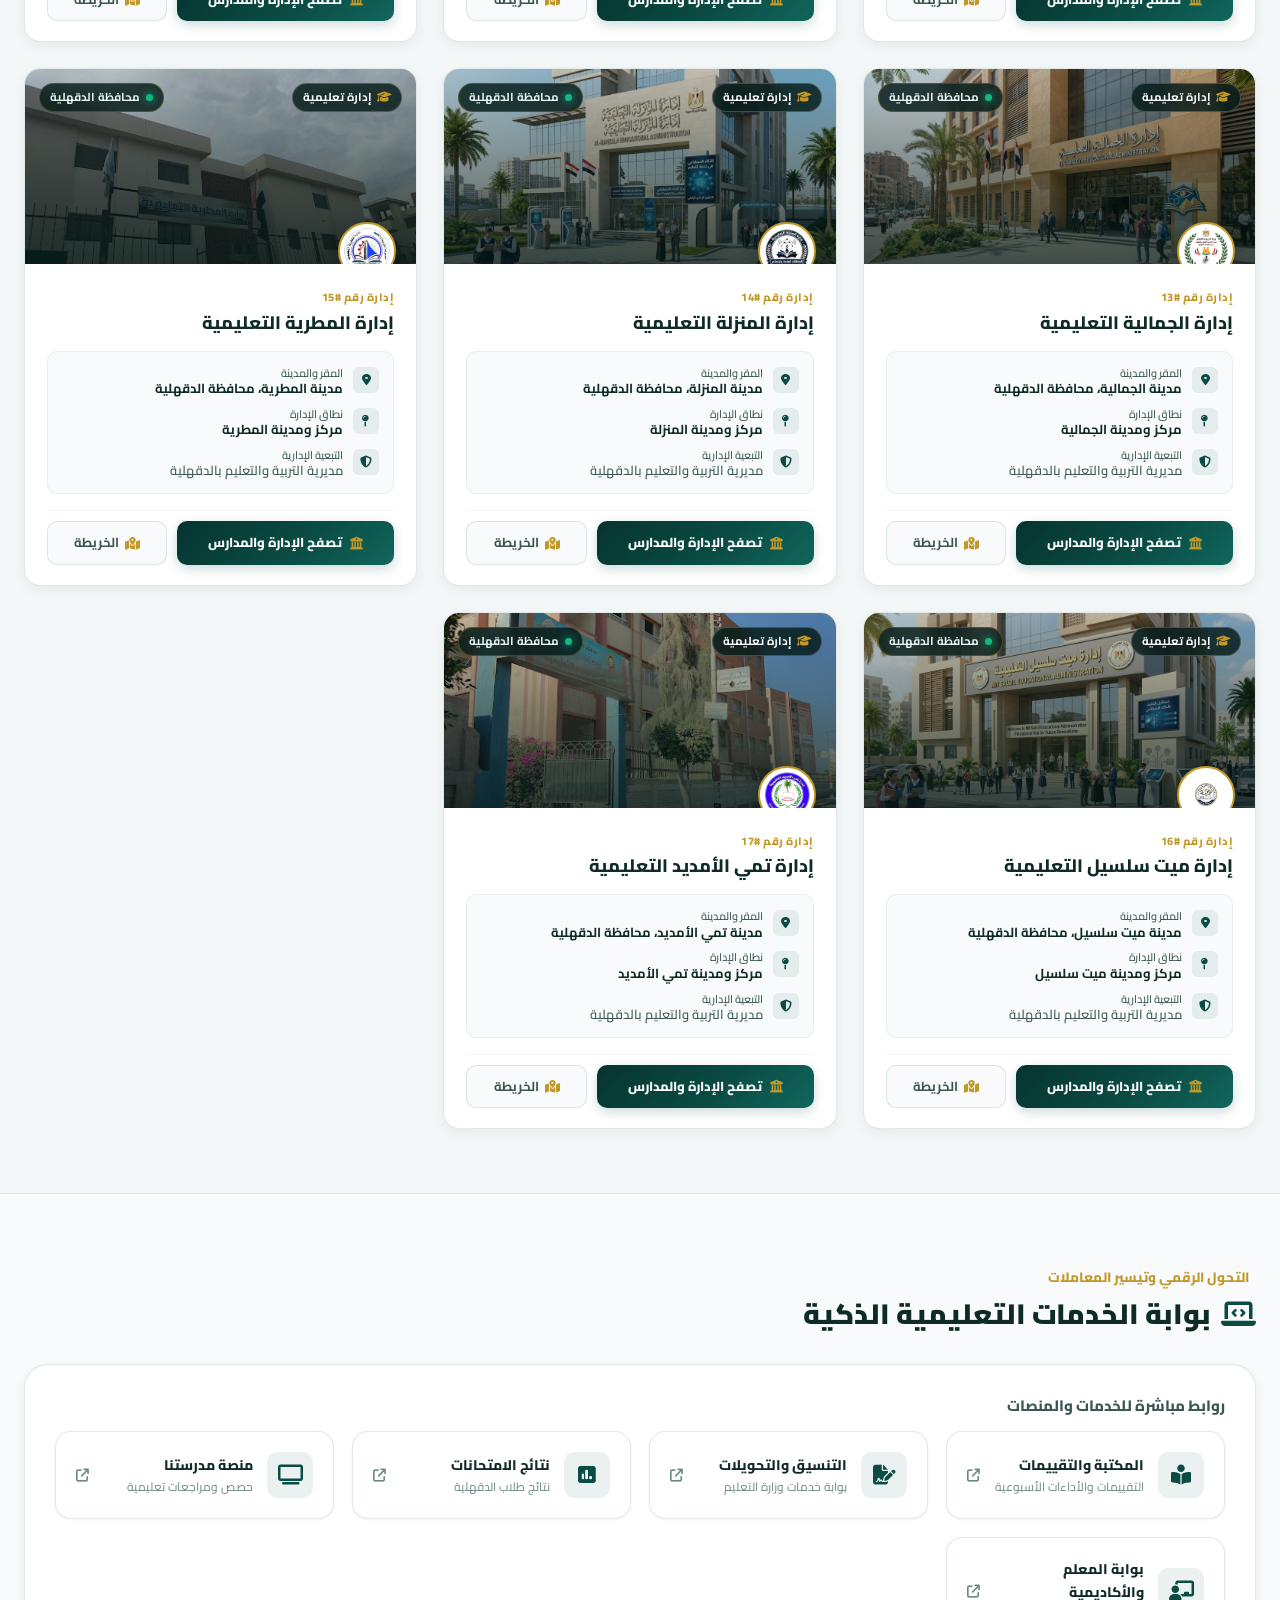
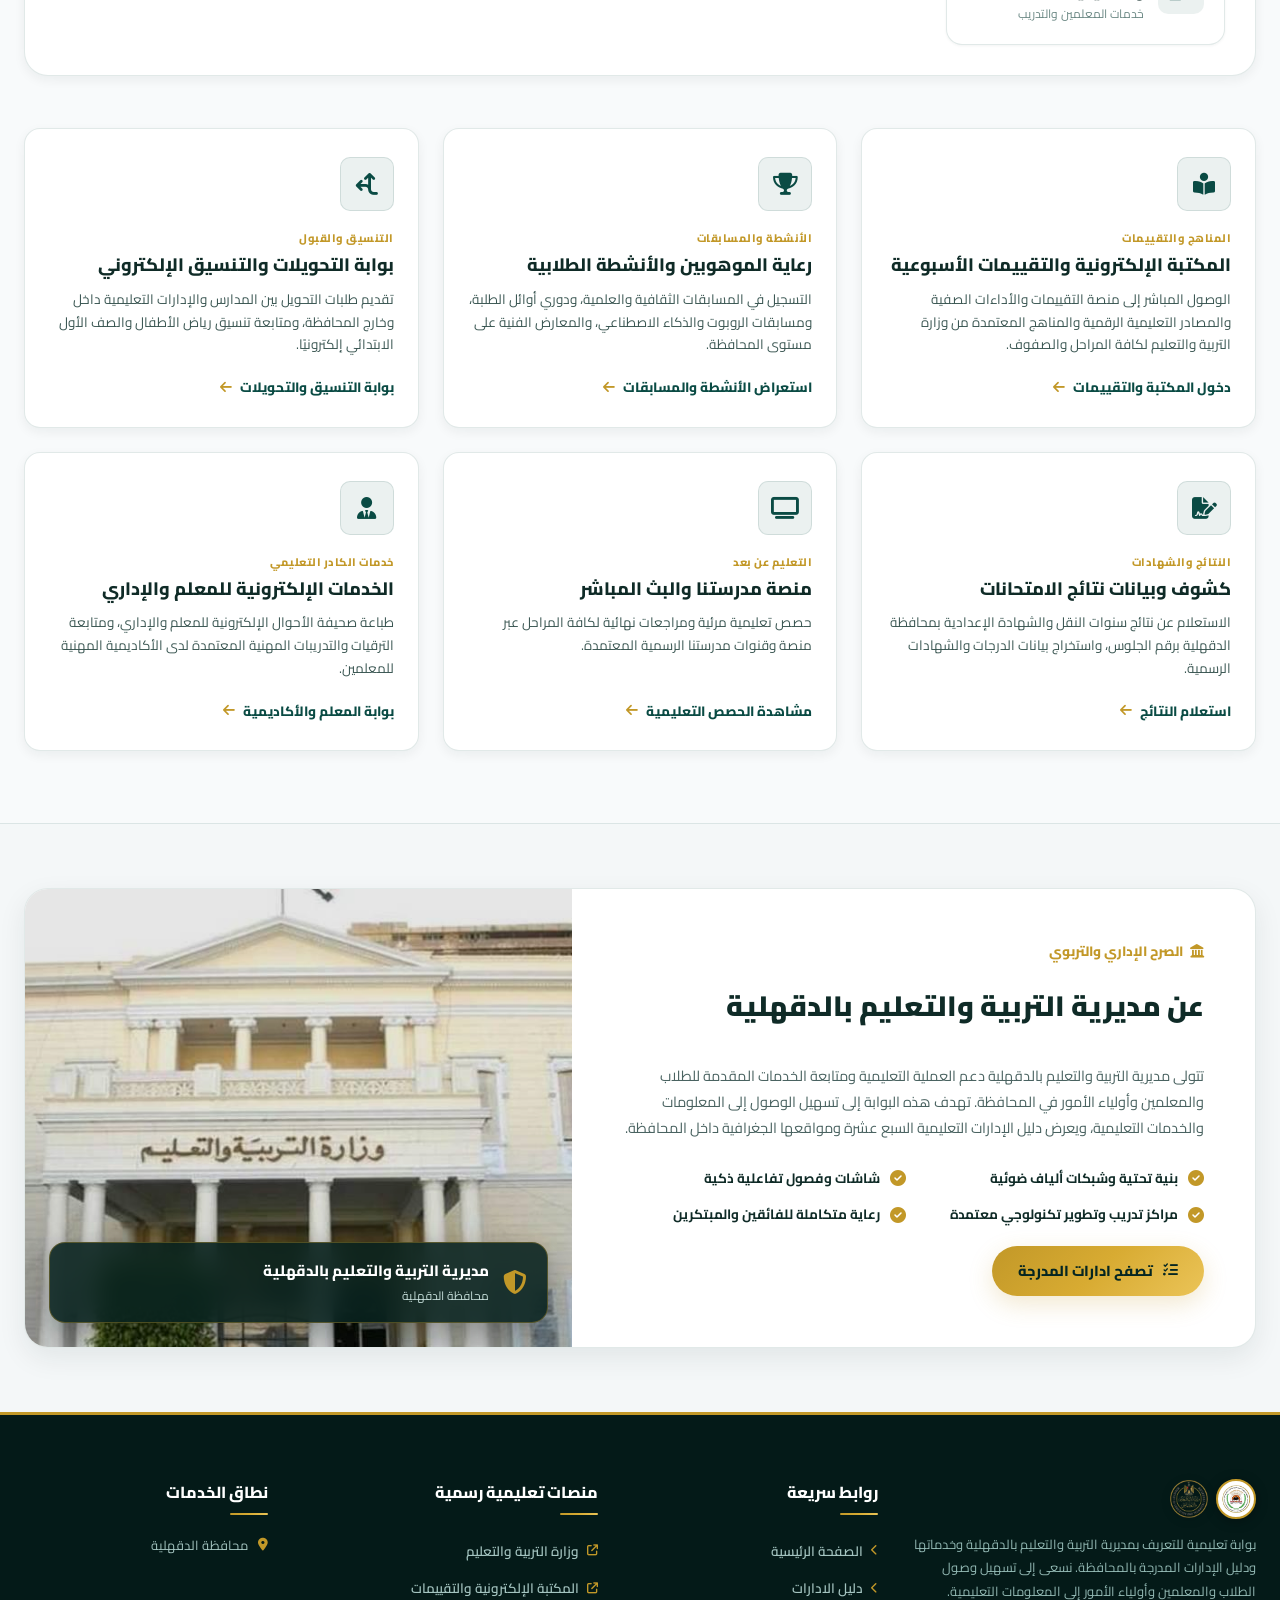
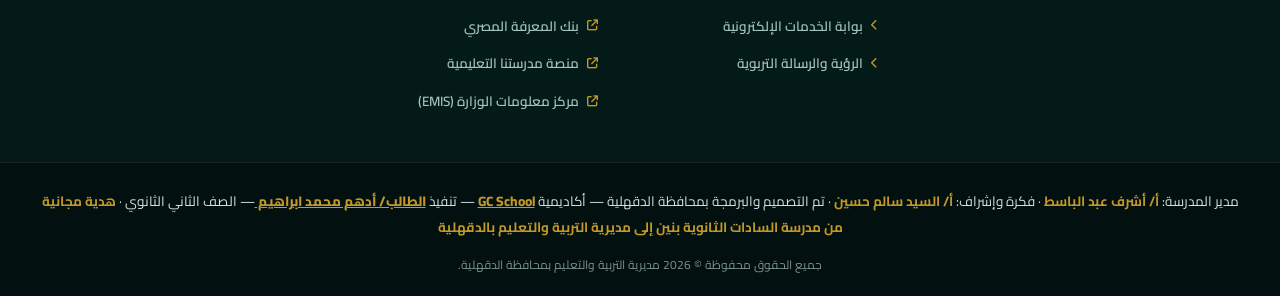
==== commit a563011a: "fddfd" ====
--- a/index.html
+++ b/index.html
@@ -554,6 +554,7 @@
                 style="flex-direction: column; text-align: center; gap: 10px; width: 100%;">
                 <div class="footer-custom-credits"
                     style="font-size: 13.5px; line-height: 1.9; color: #D3E6E3; padding: 4px 10px;">
+                    مدير المدرسة: <strong style="color: var(--gold);">أ/ أشرف عبد الباسط</strong> ·
                     فكرة وإشراف: <strong style="color: var(--gold);">أ/ السيد سالم حسين</strong> · تم التصميم والبرمجة
                     بمحافظة الدقهلية — أكاديمية <a href="https://www.gcschool.tech/" target="_blank"
                         rel="noopener noreferrer"
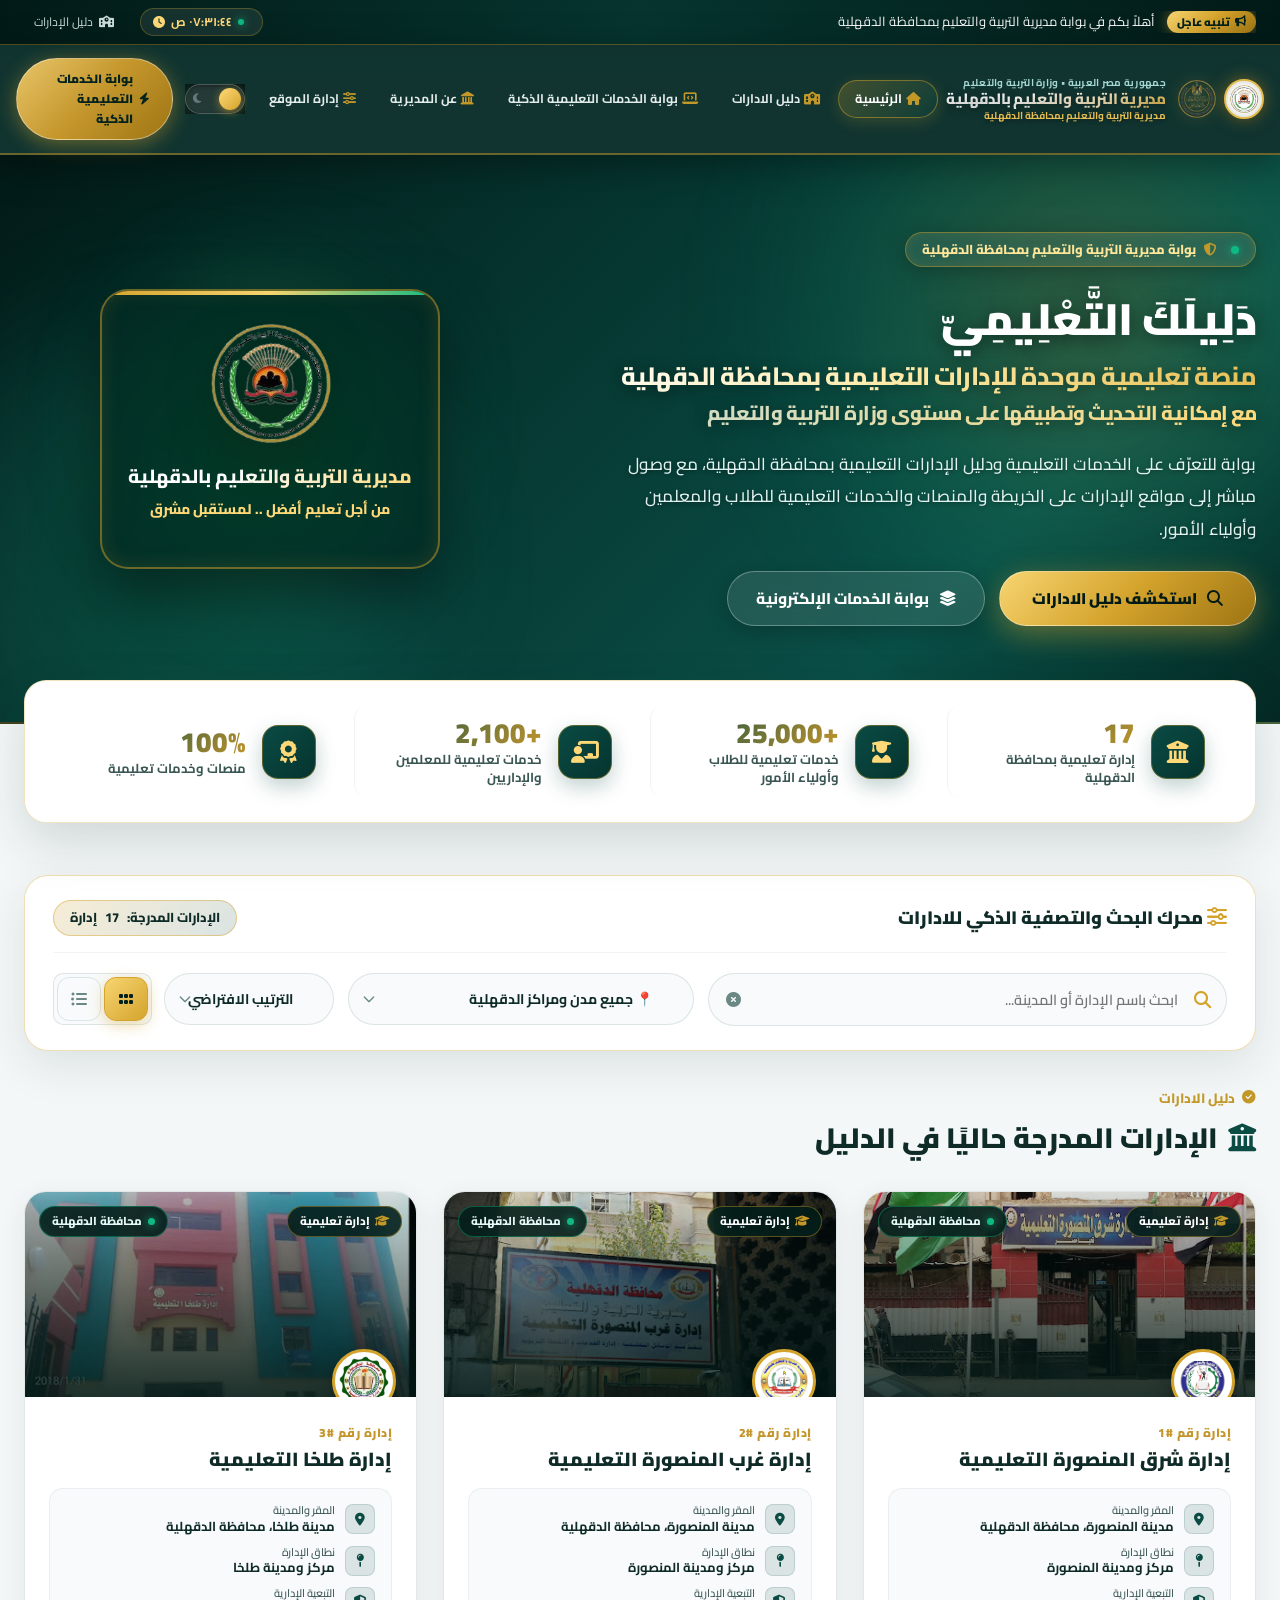
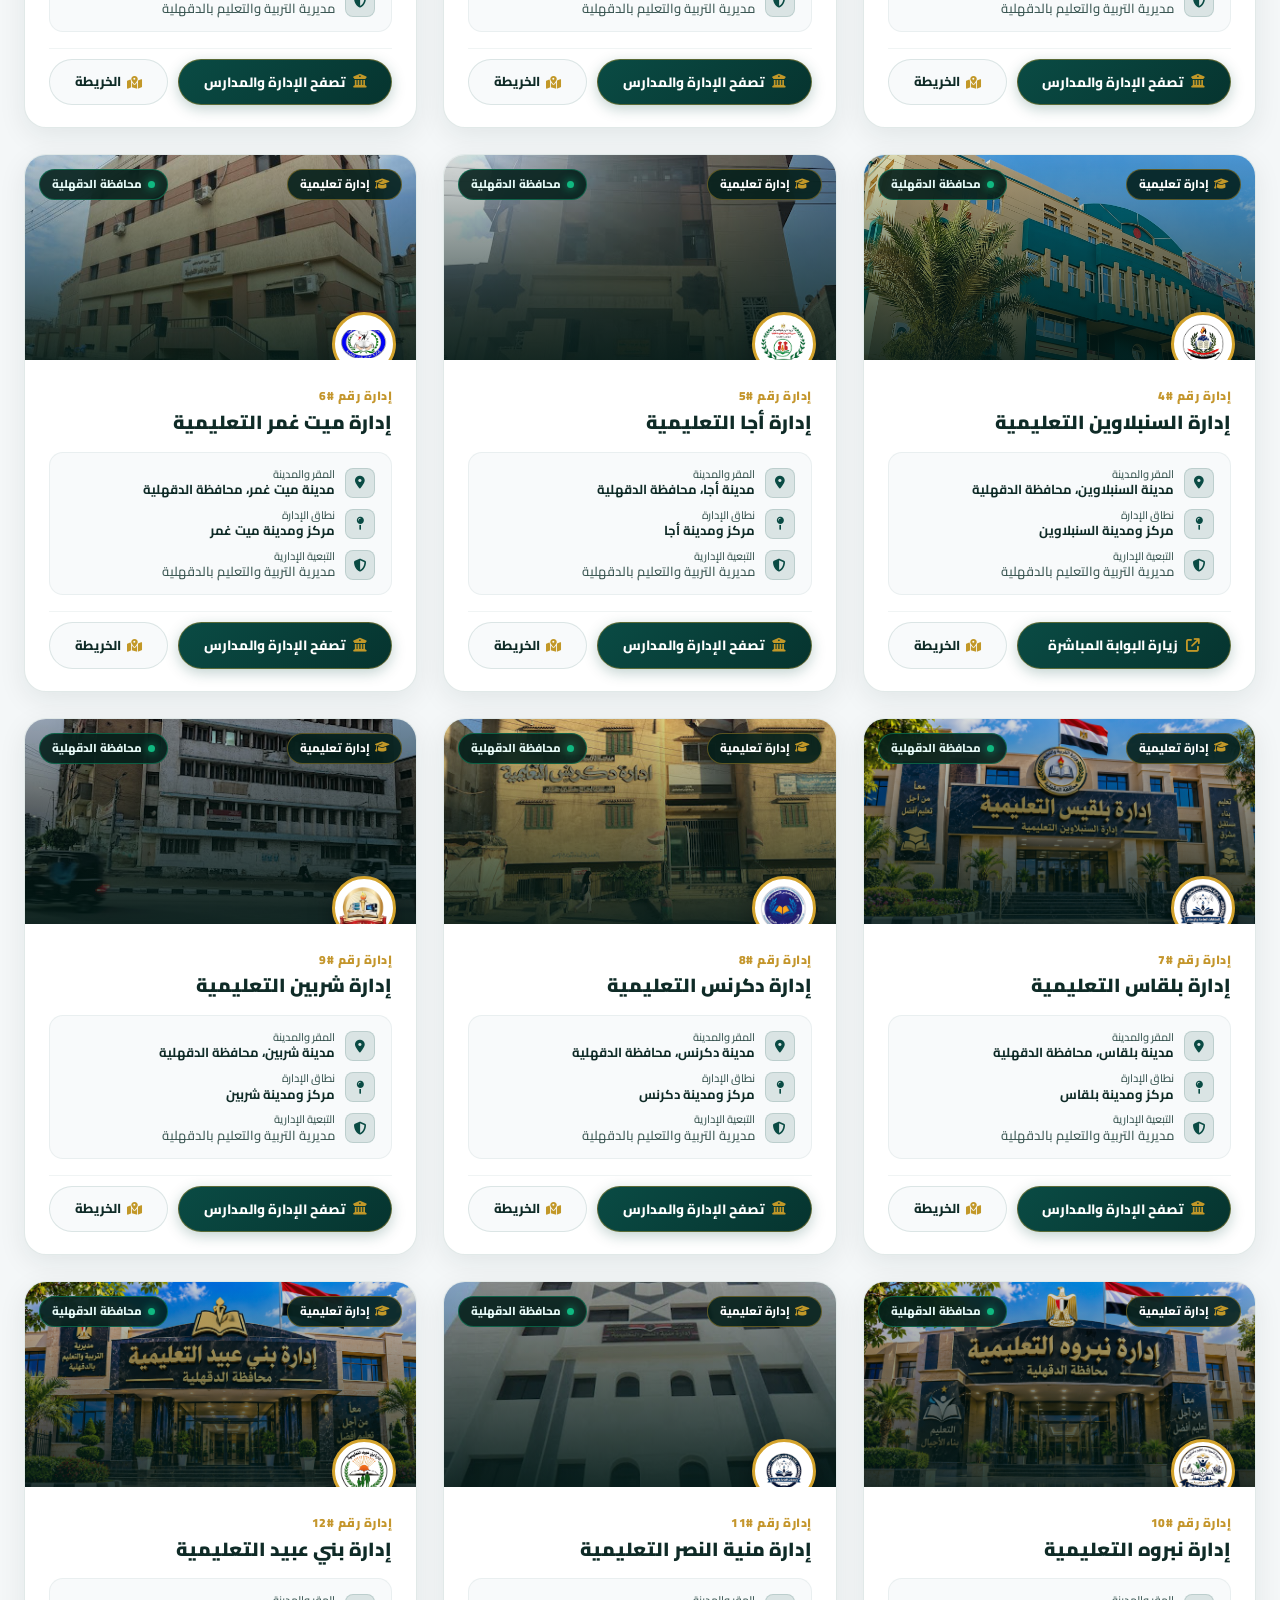
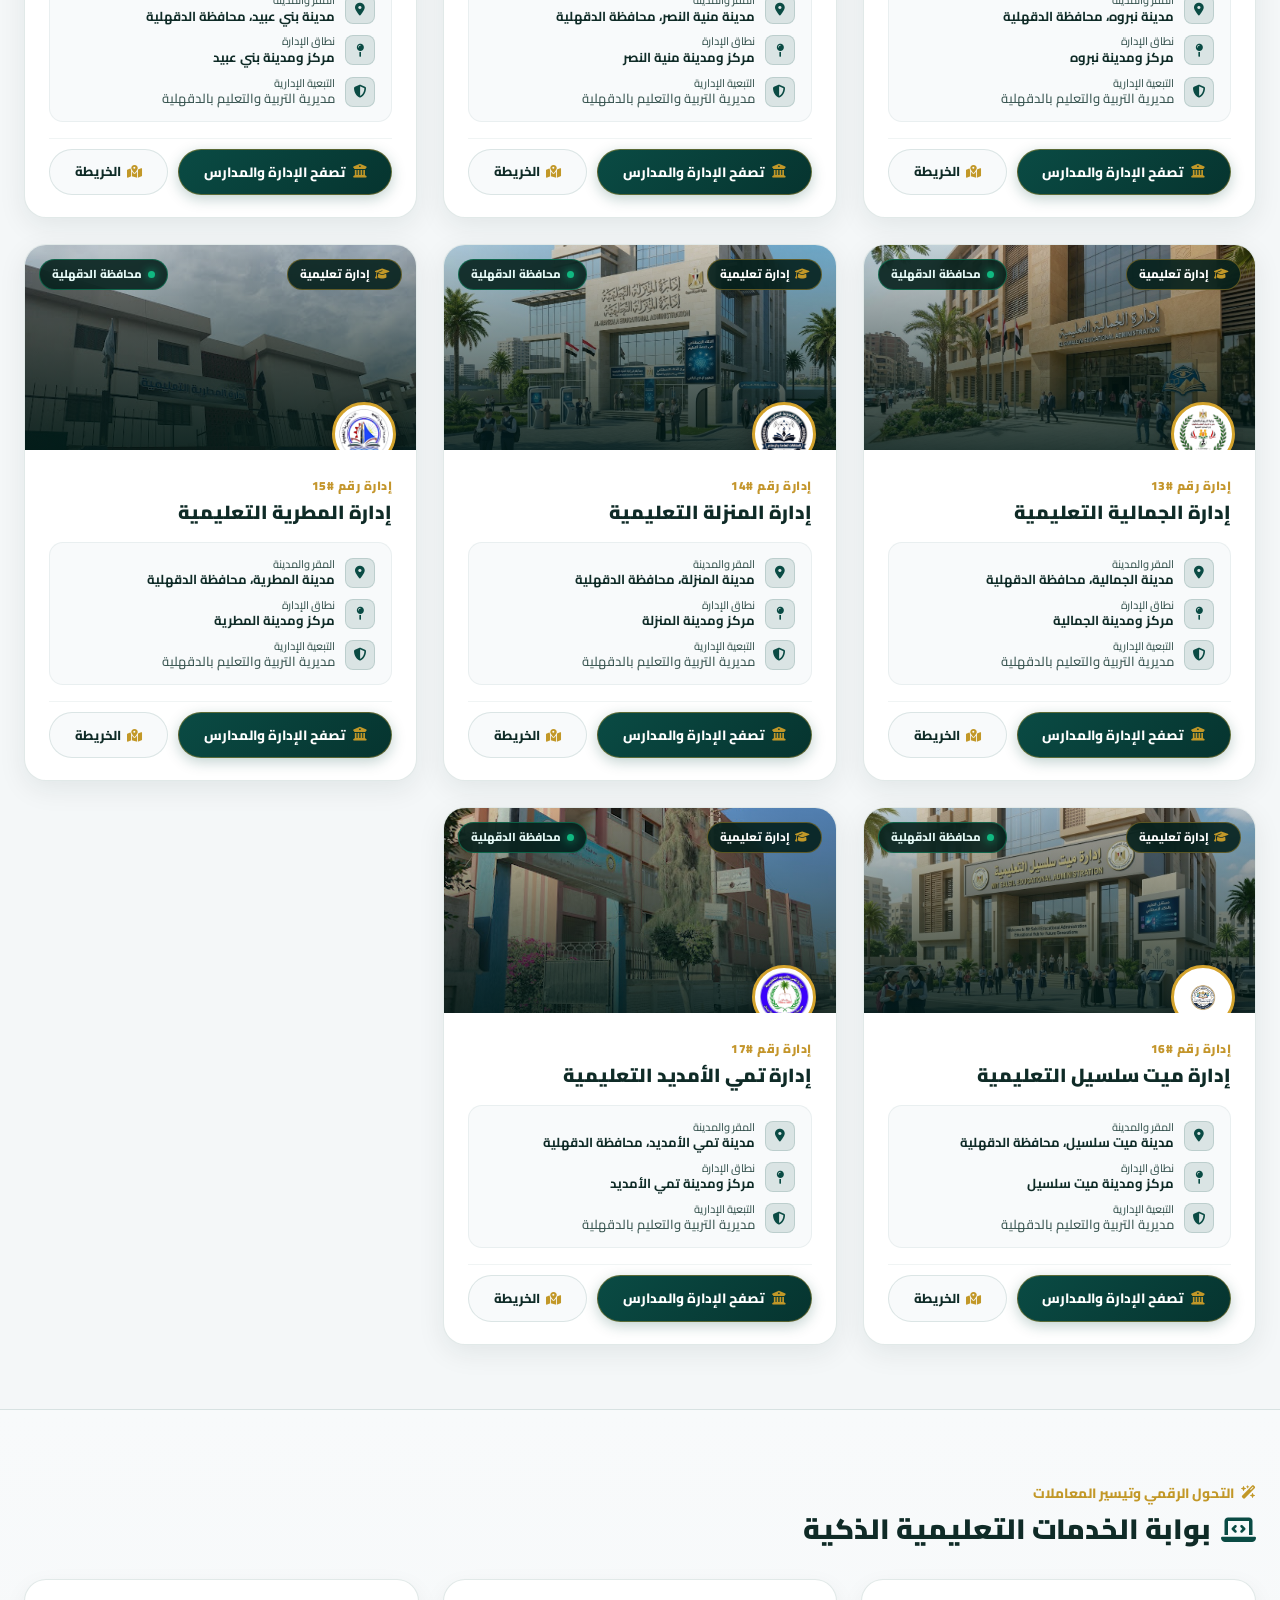
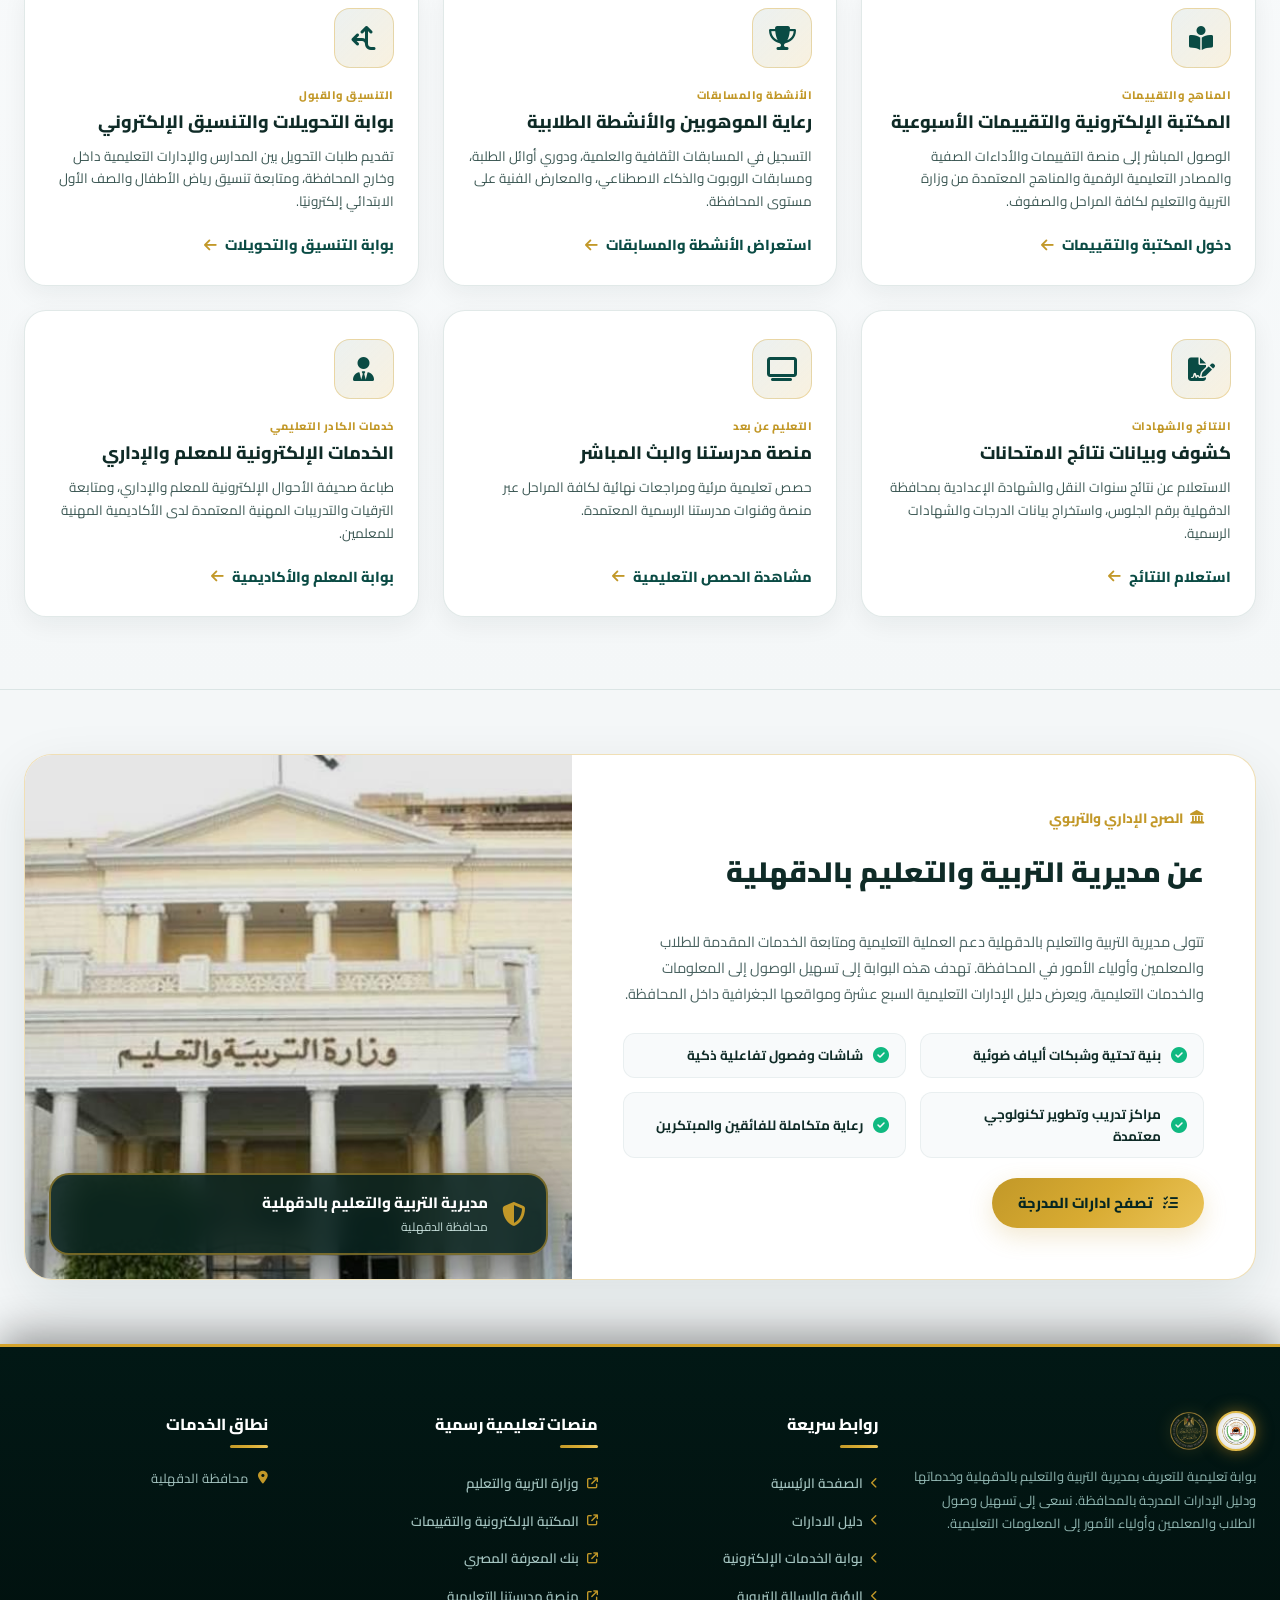
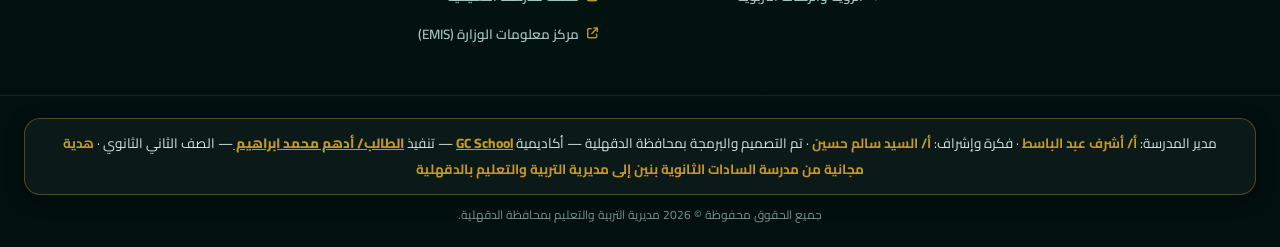
==== commit 1d1f103f: "ssfed" ====
--- a/index.html
+++ b/index.html
@@ -130,7 +130,7 @@
                         استكشف دليل الادارات
                     </a>
                     <a href="#services" class="btn-secondary">
-                        <i class="fa-solid fa-grid-2"></i>
+                        <i class="fa-solid fa-layer-group"></i>
                         بوابة الخدمات الإلكترونية
                     </a>
                 </div>
@@ -282,62 +282,13 @@
             <div class="section-title-wrap">
                 <div class="section-heading-group">
                     <span class="section-subtitle">
-                        <i class="fa-solid fa-sparkles"></i>
+                        <i class="fa-solid fa-wand-magic-sparkles"></i>
                         التحول الرقمي وتيسير المعاملات
                     </span>
                     <h3 class="section-main-title">
                         <i class="fa-solid fa-laptop-code"></i>
                         بوابة الخدمات التعليمية الذكية
                     </h3>
-                </div>
-            </div>
-
-            <div class="services-quick-access">
-                <h4 class="services-quick-access-title">روابط مباشرة للخدمات والمنصات</h4>
-                <div class="platforms-grid">
-                    <a href="https://ellibrary.moe.gov.eg/Performance_Assessments/" target="_blank"
-                        rel="noopener noreferrer" class="platform-card">
-                        <div class="platform-icon-box"><i class="fa-solid fa-book-open-reader"></i></div>
-                        <div class="platform-info">
-                            <span class="platform-name">المكتبة والتقييمات</span>
-                            <span class="platform-sub">التقييمات والأداءات الأسبوعية</span>
-                        </div>
-                        <i class="fa-solid fa-arrow-up-right-from-square platform-arrow"></i>
-                    </a>
-                    <a href="https://emis.gov.eg/" target="_blank" rel="noopener noreferrer" class="platform-card">
-                        <div class="platform-icon-box"><i class="fa-solid fa-file-signature"></i></div>
-                        <div class="platform-info">
-                            <span class="platform-name">التنسيق والتحويلات</span>
-                            <span class="platform-sub">بوابة خدمات وزارة التعليم</span>
-                        </div>
-                        <i class="fa-solid fa-arrow-up-right-from-square platform-arrow"></i>
-                    </a>
-                    <a href="https://edudk.net/" target="_blank" rel="noopener noreferrer" class="platform-card">
-                        <div class="platform-icon-box"><i class="fa-solid fa-square-poll-vertical"></i></div>
-                        <div class="platform-info">
-                            <span class="platform-name">نتائج الامتحانات</span>
-                            <span class="platform-sub">نتائج طلاب الدقهلية</span>
-                        </div>
-                        <i class="fa-solid fa-arrow-up-right-from-square platform-arrow"></i>
-                    </a>
-                    <a href="https://madrasetna.moe.gov.eg/" target="_blank" rel="noopener noreferrer"
-                        class="platform-card">
-                        <div class="platform-icon-box"><i class="fa-solid fa-tv"></i></div>
-                        <div class="platform-info">
-                            <span class="platform-name">منصة مدرستنا</span>
-                            <span class="platform-sub">حصص ومراجعات تعليمية</span>
-                        </div>
-                        <i class="fa-solid fa-arrow-up-right-from-square platform-arrow"></i>
-                    </a>
-                    <a href="https://academy.emis.gov.eg/" target="_blank" rel="noopener noreferrer"
-                        class="platform-card">
-                        <div class="platform-icon-box"><i class="fa-solid fa-chalkboard-user"></i></div>
-                        <div class="platform-info">
-                            <span class="platform-name">بوابة المعلم والأكاديمية</span>
-                            <span class="platform-sub">خدمات المعلمين والتدريب</span>
-                        </div>
-                        <i class="fa-solid fa-arrow-up-right-from-square platform-arrow"></i>
-                    </a>
                 </div>
             </div>
 
--- a/cd.css
+++ b/cd.css
@@ -2918,3 +2918,901 @@
 [data-theme="dark"] ::-webkit-scrollbar-thumb:hover {
     background: rgba(44, 212, 185, 0.4);
 }
+
+/* ==========================================================================
+   LEGENDARY & LUXURY UI ENHANCEMENTS (الإصدار الفاخر والأسطوري)
+   ========================================================================== */
+
+/* Keyframe Animations */
+@keyframes heroAurora {
+    0% { transform: translate(0, 0) scale(1) rotate(0deg); opacity: 0.5; }
+    50% { transform: translate(30px, -20px) scale(1.15) rotate(180deg); opacity: 0.8; }
+    100% { transform: translate(0, 0) scale(1) rotate(360deg); opacity: 0.5; }
+}
+
+@keyframes floatEmblem {
+    0%, 100% { transform: translateY(0px) rotate(0deg); }
+    50% { transform: translateY(-12px) rotate(1.5deg); }
+}
+
+@keyframes pulseGlow {
+    0%, 100% { box-shadow: 0 0 15px rgba(212, 163, 44, 0.35), 0 0 30px rgba(16, 185, 129, 0.2); }
+    50% { box-shadow: 0 0 25px rgba(212, 163, 44, 0.6), 0 0 45px rgba(16, 185, 129, 0.35); }
+}
+
+@keyframes shimmerSweep {
+    0% { transform: translateX(150%) skewX(-20deg); }
+    100% { transform: translateX(-150%) skewX(-20deg); }
+}
+
+@keyframes radarPing {
+    0% { transform: scale(0.9); opacity: 0.9; }
+    70% { transform: scale(2.2); opacity: 0; }
+    100% { transform: scale(2.2); opacity: 0; }
+}
+
+@keyframes badgeGlowPulse {
+    0%, 100% { filter: drop-shadow(0 0 3px rgba(212, 163, 44, 0.4)); }
+    50% { filter: drop-shadow(0 0 8px rgba(212, 163, 44, 0.8)); }
+}
+
+/* --------------------------------------------------------------------------
+   1. TOP NOTICE BAR (البار العلوي التنبيهي)
+   -------------------------------------------------------------------------- */
+.top-notice-bar {
+    background: linear-gradient(90deg, #021a17 0%, #06342e 50%, #021a17 100%) !important;
+    border-bottom: 1.5px solid rgba(212, 163, 44, 0.4) !important;
+    box-shadow: 0 2px 12px rgba(0, 0, 0, 0.35) !important;
+}
+
+.notice-badge {
+    background: linear-gradient(135deg, #f7d571 0%, #d4a32c 50%, #9e7514 100%) !important;
+    color: #03201d !important;
+    font-weight: 900 !important;
+    box-shadow: 0 0 14px rgba(212, 163, 44, 0.5) !important;
+    animation: badgeGlowPulse 2.5s infinite ease-in-out;
+}
+
+.top-bar-date {
+    background: rgba(255, 255, 255, 0.08);
+    padding: 3px 12px;
+    border-radius: var(--radius-full);
+    border: 1px solid rgba(212, 163, 44, 0.3);
+    color: #ffd978 !important;
+    position: relative;
+}
+
+.top-bar-date::after {
+    content: "";
+    display: inline-block;
+    width: 6px;
+    height: 6px;
+    background: #10b981;
+    border-radius: 50%;
+    margin-right: 6px;
+    box-shadow: 0 0 8px #10b981;
+}
+
+.top-bar-links a {
+    position: relative;
+    padding: 3px 10px;
+    border-radius: var(--radius-full);
+    transition: all 0.25s ease;
+}
+
+.top-bar-links a:hover {
+    background: rgba(255, 255, 255, 0.1);
+    color: #ffd978 !important;
+    transform: translateY(-1px);
+}
+
+/* --------------------------------------------------------------------------
+   2. HEADER & NAVIGATION (الهيدر وقائمة التنقل الفاخرة)
+   -------------------------------------------------------------------------- */
+.header-main {
+    background: rgba(3, 40, 36, 0.94) !important;
+    backdrop-filter: blur(20px) saturate(180%) !important;
+    -webkit-backdrop-filter: blur(20px) saturate(180%) !important;
+    border-bottom: 2px solid rgba(212, 163, 44, 0.45) !important;
+    box-shadow: 0 10px 35px rgba(0, 0, 0, 0.35) !important;
+}
+
+.brand-logo {
+    border: 2px solid #e0ba4a !important;
+    box-shadow: 0 0 16px rgba(212, 163, 44, 0.5), inset 0 0 8px rgba(0, 0, 0, 0.2) !important;
+    transition: transform 0.4s cubic-bezier(0.34, 1.56, 0.64, 1);
+}
+
+.brand-logo:hover {
+    transform: scale(1.08) rotate(5deg);
+}
+
+.brand-eagle {
+    filter: drop-shadow(0 0 8px rgba(212, 163, 44, 0.45)) !important;
+    transition: transform 0.3s ease;
+}
+
+.brand-eagle:hover {
+    transform: scale(1.06);
+}
+
+.main-title {
+    background: linear-gradient(135deg, #ffffff 30%, #fcebc2 70%, #dfb448 100%);
+    -webkit-background-clip: text;
+    -webkit-text-fill-color: transparent;
+    text-shadow: 0 2px 10px rgba(0, 0, 0, 0.4);
+    letter-spacing: -0.2px;
+}
+
+.sub-ministry {
+    color: #a4d8d1 !important;
+    font-weight: 700 !important;
+}
+
+.tagline {
+    color: #e5be53 !important;
+    text-shadow: 0 1px 4px rgba(0, 0, 0, 0.5);
+}
+
+.nav-links li a {
+    border-radius: var(--radius-full) !important;
+    padding: 8px 16px !important;
+    position: relative;
+    overflow: hidden;
+    font-weight: 700 !important;
+}
+
+.nav-links li a:hover {
+    background: rgba(255, 255, 255, 0.12) !important;
+    color: #ffffff !important;
+    transform: translateY(-2px);
+}
+
+.nav-links li a.active {
+    background: linear-gradient(135deg, rgba(212, 163, 44, 0.25) 0%, rgba(10, 75, 68, 0.4) 100%) !important;
+    color: #ffffff !important;
+    border: 1px solid rgba(212, 163, 44, 0.5) !important;
+    box-shadow: 0 4px 15px rgba(212, 163, 44, 0.2) !important;
+}
+
+.nav-links li a.active::after {
+    display: none !important;
+}
+
+.btn-header-cta {
+    background: linear-gradient(135deg, #e8c568 0%, #c4962c 50%, #9e7514 100%) !important;
+    color: #04221e !important;
+    font-weight: 900 !important;
+    border-radius: var(--radius-full) !important;
+    padding: 10px 22px !important;
+    box-shadow: 0 4px 20px rgba(212, 163, 44, 0.45) !important;
+    position: relative;
+    overflow: hidden;
+    transition: all 0.3s ease !important;
+    border: 1px solid rgba(255, 255, 255, 0.4) !important;
+}
+
+.btn-header-cta::before {
+    content: "";
+    position: absolute;
+    top: 0;
+    left: 0;
+    width: 60%;
+    height: 100%;
+    background: linear-gradient(90deg, transparent, rgba(255, 255, 255, 0.5), transparent);
+    transform: translateX(200%) skewX(-25deg);
+    animation: shimmerSweep 4s infinite linear;
+}
+
+.btn-header-cta:hover {
+    transform: translateY(-3px) scale(1.02) !important;
+    box-shadow: 0 8px 28px rgba(212, 163, 44, 0.65) !important;
+    filter: brightness(1.1);
+}
+
+.theme-toggle-btn {
+    border-color: rgba(212, 163, 44, 0.4) !important;
+    background: rgba(0, 0, 0, 0.3) !important;
+    box-shadow: inset 0 2px 6px rgba(0, 0, 0, 0.4) !important;
+}
+
+.theme-toggle-thumb {
+    background: linear-gradient(135deg, #ffd978, #d4a32c) !important;
+    box-shadow: 0 2px 8px rgba(212, 163, 44, 0.6) !important;
+}
+
+/* --------------------------------------------------------------------------
+   3. HERO SECTION (قسم الواجهة الأسطوري)
+   -------------------------------------------------------------------------- */
+.hero-section {
+    background: linear-gradient(135deg, #021a17 0%, #063731 40%, #0a4f47 75%, #052924 100%) !important;
+    position: relative;
+    overflow: hidden;
+    border-bottom: 2px solid rgba(212, 163, 44, 0.3);
+}
+
+.hero-section::before {
+    content: "";
+    position: absolute;
+    top: -30%;
+    right: -10%;
+    width: 650px;
+    height: 650px;
+    border-radius: 50%;
+    background: radial-gradient(circle, rgba(212, 163, 44, 0.22) 0%, rgba(16, 185, 129, 0.12) 50%, transparent 70%);
+    filter: blur(60px);
+    pointer-events: none;
+    z-index: 0;
+    animation: heroAurora 16s ease-in-out infinite;
+}
+
+.hero-section::after {
+    content: "";
+    position: absolute;
+    bottom: -25%;
+    left: -10%;
+    width: 600px;
+    height: 600px;
+    border-radius: 50%;
+    background: radial-gradient(circle, rgba(16, 185, 129, 0.2) 0%, rgba(44, 212, 185, 0.1) 50%, transparent 70%);
+    filter: blur(50px);
+    pointer-events: none;
+    z-index: 0;
+    animation: heroAurora 20s ease-in-out infinite reverse;
+}
+
+.hero-container {
+    position: relative;
+    z-index: 2;
+}
+
+.hero-pill {
+    background: rgba(255, 255, 255, 0.08) !important;
+    backdrop-filter: blur(14px) !important;
+    -webkit-backdrop-filter: blur(14px) !important;
+    border: 1.5px solid rgba(212, 163, 44, 0.45) !important;
+    color: #ffe699 !important;
+    box-shadow: 0 4px 20px rgba(0, 0, 0, 0.25), inset 0 0 12px rgba(212, 163, 44, 0.15) !important;
+    position: relative;
+}
+
+.hero-pill::before {
+    content: "";
+    display: inline-block;
+    width: 8px;
+    height: 8px;
+    background: #10b981;
+    border-radius: 50%;
+    margin-left: 6px;
+    box-shadow: 0 0 10px #10b981;
+}
+
+.hero-title {
+    font-weight: 900 !important;
+    color: #ffffff !important;
+    text-shadow: 0 3px 18px rgba(0, 0, 0, 0.5) !important;
+}
+
+.hero-title span {
+    background: linear-gradient(135deg, #ffffff 0%, #ffeaa7 50%, #e5be53 100%) !important;
+    -webkit-background-clip: text !important;
+    -webkit-text-fill-color: transparent !important;
+    text-shadow: none !important;
+    filter: drop-shadow(0 2px 8px rgba(0, 0, 0, 0.45));
+}
+
+.hero-title .hero-ministry-note {
+    background: linear-gradient(135deg, #c5dedb 0%, #ffd978 100%) !important;
+    -webkit-background-clip: text !important;
+    -webkit-text-fill-color: transparent !important;
+}
+
+.hero-desc {
+    color: #e0f2ef !important;
+    font-size: clamp(15px, 1.5vw, 17px) !important;
+    line-height: 1.9 !important;
+    text-shadow: 0 1px 4px rgba(0, 0, 0, 0.4);
+}
+
+.hero-buttons .btn-primary {
+    background: linear-gradient(135deg, #f7d571 0%, #d4a32c 50%, #9e7514 100%) !important;
+    color: #021a17 !important;
+    font-weight: 900 !important;
+    font-size: 15.5px !important;
+    padding: 14px 32px !important;
+    border-radius: var(--radius-full) !important;
+    box-shadow: 0 8px 30px rgba(212, 163, 44, 0.45) !important;
+    border: 1px solid rgba(255, 255, 255, 0.4) !important;
+    position: relative;
+    overflow: hidden;
+}
+
+.hero-buttons .btn-primary::before {
+    content: "";
+    position: absolute;
+    top: 0;
+    left: 0;
+    width: 60%;
+    height: 100%;
+    background: linear-gradient(90deg, transparent, rgba(255, 255, 255, 0.6), transparent);
+    transform: translateX(250%) skewX(-20deg);
+    animation: shimmerSweep 3.5s infinite linear;
+}
+
+.hero-buttons .btn-primary:hover {
+    transform: translateY(-4px) scale(1.02) !important;
+    box-shadow: 0 14px 40px rgba(212, 163, 44, 0.65) !important;
+}
+
+.hero-buttons .btn-secondary {
+    background: rgba(255, 255, 255, 0.1) !important;
+    backdrop-filter: blur(14px) !important;
+    border: 1.5px solid rgba(255, 255, 255, 0.3) !important;
+    color: #ffffff !important;
+    font-weight: 800 !important;
+    font-size: 15.5px !important;
+    padding: 14px 28px !important;
+    border-radius: var(--radius-full) !important;
+    box-shadow: 0 6px 20px rgba(0, 0, 0, 0.2) !important;
+}
+
+.hero-buttons .btn-secondary:hover {
+    background: rgba(255, 255, 255, 0.22) !important;
+    border-color: #f7d571 !important;
+    color: #ffd978 !important;
+    transform: translateY(-4px) !important;
+    box-shadow: 0 10px 30px rgba(0, 0, 0, 0.35) !important;
+}
+
+/* Floating 3D Emblem Card */
+.hero-emblem-wrap {
+    animation: floatEmblem 5s ease-in-out infinite;
+}
+
+.hero-emblem-glow {
+    width: 360px !important;
+    height: 360px !important;
+    background: radial-gradient(circle, rgba(212, 163, 44, 0.38) 0%, rgba(16, 185, 129, 0.2) 50%, transparent 70%) !important;
+    filter: blur(45px) !important;
+}
+
+.hero-emblem-card {
+    background: rgba(3, 38, 34, 0.75) !important;
+    backdrop-filter: blur(28px) saturate(180%) !important;
+    -webkit-backdrop-filter: blur(28px) saturate(180%) !important;
+    border: 2px solid rgba(212, 163, 44, 0.5) !important;
+    border-radius: 28px !important;
+    box-shadow: 0 25px 60px rgba(0, 0, 0, 0.5), inset 0 0 20px rgba(212, 163, 44, 0.15) !important;
+    position: relative;
+    overflow: hidden;
+}
+
+.hero-emblem-card::before {
+    content: "";
+    position: absolute;
+    top: 0;
+    right: 0;
+    left: 0;
+    height: 4px;
+    background: linear-gradient(90deg, #d4a32c, #f7d571, #10b981);
+}
+
+.hero-emblem-card img {
+    filter: drop-shadow(0 10px 25px rgba(0, 0, 0, 0.45)) !important;
+}
+
+.hero-emblem-card h4 {
+    font-size: 19px !important;
+    background: linear-gradient(135deg, #ffffff 40%, #ffd978 100%);
+    -webkit-background-clip: text;
+    -webkit-text-fill-color: transparent;
+}
+
+.hero-emblem-card p {
+    color: #ffd978 !important;
+    font-size: 14px !important;
+    font-weight: 800 !important;
+}
+
+/* --------------------------------------------------------------------------
+   4. STATS RIBBON (شريط الإحصائيات الفخم)
+   -------------------------------------------------------------------------- */
+.stats-ribbon {
+    margin: -44px auto 52px !important;
+}
+
+.stats-grid {
+    background: var(--bg-card) !important;
+    border: 1.5px solid rgba(212, 163, 44, 0.3) !important;
+    border-radius: 22px !important;
+    box-shadow: 0 20px 50px rgba(0, 40, 36, 0.15) !important;
+    padding: 24px 32px !important;
+}
+
+.stat-item {
+    transition: all 0.35s cubic-bezier(0.34, 1.56, 0.64, 1) !important;
+    padding: 12px 18px !important;
+    border-radius: 14px;
+}
+
+.stat-item:hover {
+    transform: translateY(-6px) scale(1.02) !important;
+    background: var(--primary-soft);
+}
+
+.stat-icon {
+    width: 54px !important;
+    height: 54px !important;
+    border-radius: 16px !important;
+    background: linear-gradient(135deg, var(--primary) 0%, var(--primary-dark) 100%) !important;
+    color: #ffd978 !important;
+    font-size: 22px !important;
+    box-shadow: 0 8px 20px rgba(10, 75, 68, 0.25) !important;
+    border: 1.5px solid rgba(212, 163, 44, 0.4) !important;
+    transition: transform 0.4s ease;
+}
+
+.stat-item:hover .stat-icon {
+    transform: rotate(8deg) scale(1.1);
+    background: linear-gradient(135deg, #d4a32c 0%, #f7d571 100%) !important;
+    color: #03201d !important;
+}
+
+.stat-number {
+    font-size: 28px !important;
+    font-weight: 900 !important;
+    background: linear-gradient(135deg, var(--primary) 0%, #c4962c 100%);
+    -webkit-background-clip: text;
+    -webkit-text-fill-color: transparent;
+    line-height: 1.2;
+}
+
+.stat-label {
+    font-size: 13px !important;
+    font-weight: 700 !important;
+    color: var(--text-secondary) !important;
+}
+
+/* --------------------------------------------------------------------------
+   5. FILTER & SEARCH SECTION (مركز البحث والتصفية الذكي)
+   -------------------------------------------------------------------------- */
+.filter-card {
+    background: var(--bg-card) !important;
+    border: 1.5px solid rgba(212, 163, 44, 0.35) !important;
+    border-radius: 24px !important;
+    box-shadow: 0 15px 45px rgba(0, 40, 36, 0.1) !important;
+    padding: 24px 28px !important;
+}
+
+.filter-title {
+    font-size: 18px !important;
+    font-weight: 900 !important;
+    color: var(--text-primary) !important;
+}
+
+.filter-title i {
+    color: #d4a32c !important;
+    font-size: 20px;
+}
+
+.filter-count-badge {
+    background: linear-gradient(135deg, rgba(212, 163, 44, 0.2) 0%, rgba(10, 75, 68, 0.15) 100%) !important;
+    border: 1px solid rgba(212, 163, 44, 0.45) !important;
+    color: var(--text-primary) !important;
+    font-weight: 800 !important;
+    padding: 6px 16px !important;
+    border-radius: var(--radius-full) !important;
+}
+
+.search-input-wrap input {
+    border-radius: var(--radius-full) !important;
+    border: 1.5px solid var(--border-color) !important;
+    padding: 12px 48px 12px 42px !important;
+    font-size: 14.5px !important;
+    font-weight: 600 !important;
+    transition: all 0.3s ease !important;
+}
+
+.search-input-wrap input:focus {
+    border-color: #d4a32c !important;
+    box-shadow: 0 0 0 4px rgba(212, 163, 44, 0.2), 0 8px 24px rgba(0, 0, 0, 0.08) !important;
+}
+
+.search-input-wrap .search-icon {
+    color: #d4a32c !important;
+    font-size: 17px !important;
+}
+
+.custom-select {
+    border-radius: var(--radius-full) !important;
+    border: 1.5px solid var(--border-color) !important;
+    padding: 12px 40px 12px 20px !important;
+    font-weight: 700 !important;
+    font-size: 14px !important;
+    transition: all 0.3s ease !important;
+}
+
+.custom-select:focus {
+    border-color: #d4a32c !important;
+    box-shadow: 0 0 0 4px rgba(212, 163, 44, 0.2) !important;
+}
+
+.view-btn {
+    border-radius: 12px !important;
+    border: 1.5px solid var(--border-color) !important;
+    width: 44px !important;
+    height: 44px !important;
+    font-size: 16px !important;
+    transition: all 0.25s ease !important;
+}
+
+.view-btn.active {
+    background: linear-gradient(135deg, #f7d571 0%, #d4a32c 100%) !important;
+    color: #03201d !important;
+    border-color: #d4a32c !important;
+    box-shadow: 0 4px 15px rgba(212, 163, 44, 0.4) !important;
+}
+
+/* --------------------------------------------------------------------------
+   6. ADMINISTRATION CARDS (بطاقات الإدارات التعليمية الفاخرة)
+   -------------------------------------------------------------------------- */
+.school-card {
+    border-radius: 22px !important;
+    border: 1.5px solid var(--border-color) !important;
+    box-shadow: 0 8px 28px rgba(0, 40, 36, 0.08) !important;
+    background: var(--bg-card) !important;
+    transition: all 0.4s cubic-bezier(0.34, 1.56, 0.64, 1) !important;
+    overflow: hidden !important;
+}
+
+.school-card:hover {
+    transform: translateY(-10px) !important;
+    border-color: #d4a32c !important;
+    box-shadow: 0 24px 55px rgba(0, 40, 36, 0.18), 0 0 20px rgba(212, 163, 44, 0.2) !important;
+}
+
+.card-media {
+    height: 205px !important;
+}
+
+.card-media img:first-child {
+    transition: transform 0.6s cubic-bezier(0.25, 1, 0.5, 1) !important;
+}
+
+.school-card:hover .card-media img:first-child {
+    transform: scale(1.1) !important;
+}
+
+.card-media-overlay {
+    background: linear-gradient(180deg, rgba(2, 26, 23, 0.15) 0%, rgba(2, 26, 23, 0.85) 100%) !important;
+}
+
+.admin-logo-wrapper {
+    width: 64px !important;
+    height: 64px !important;
+    border: 3px solid #d4a32c !important;
+    box-shadow: 0 8px 24px rgba(0, 0, 0, 0.35) !important;
+    background: #ffffff !important;
+    transition: transform 0.4s cubic-bezier(0.34, 1.56, 0.64, 1) !important;
+}
+
+.school-card:hover .admin-logo-wrapper {
+    transform: scale(1.15) rotate(6deg) !important;
+    border-color: #f7d571 !important;
+}
+
+.card-type-tag {
+    background: rgba(3, 30, 26, 0.88) !important;
+    backdrop-filter: blur(10px) !important;
+    border: 1px solid rgba(212, 163, 44, 0.4) !important;
+    color: #ffffff !important;
+    padding: 5px 12px !important;
+    font-weight: 800 !important;
+}
+
+.card-status-badge {
+    background: rgba(3, 30, 26, 0.88) !important;
+    backdrop-filter: blur(10px) !important;
+    border: 1px solid rgba(16, 185, 129, 0.4) !important;
+    color: #e6faf7 !important;
+    padding: 5px 12px !important;
+    font-weight: 800 !important;
+}
+
+.status-dot {
+    background: #10b981 !important;
+    box-shadow: 0 0 10px #10b981 !important;
+}
+
+.card-body {
+    padding: 26px 24px 22px !important;
+    gap: 16px !important;
+}
+
+.card-number-badge {
+    color: #c4962c !important;
+    font-weight: 900 !important;
+    font-size: 12px !important;
+}
+
+.card-title {
+    font-size: 19px !important;
+    font-weight: 900 !important;
+}
+
+.card-meta-list {
+    background: var(--bg-card-secondary) !important;
+    border: 1px solid var(--border-light) !important;
+    border-radius: 14px !important;
+    padding: 14px 16px !important;
+}
+
+.meta-icon {
+    width: 30px !important;
+    height: 30px !important;
+    border-radius: 8px !important;
+    background: rgba(10, 75, 68, 0.12) !important;
+    color: var(--primary) !important;
+    border: 1px solid rgba(10, 75, 68, 0.15) !important;
+    font-size: 13px !important;
+}
+
+.card-actions .btn-card-visit {
+    background: linear-gradient(135deg, var(--primary) 0%, var(--primary-dark) 100%) !important;
+    color: #ffffff !important;
+    font-weight: 800 !important;
+    font-size: 13.5px !important;
+    padding: 11px 18px !important;
+    border-radius: var(--radius-full) !important;
+    box-shadow: 0 4px 14px rgba(10, 75, 68, 0.25) !important;
+    border: 1px solid rgba(212, 163, 44, 0.4) !important;
+    transition: all 0.3s ease !important;
+    display: inline-flex;
+    align-items: center;
+    justify-content: center;
+    gap: 8px;
+}
+
+.card-actions .btn-card-visit:hover {
+    background: linear-gradient(135deg, #d4a32c 0%, #f7d571 100%) !important;
+    color: #03201d !important;
+    transform: translateY(-2px);
+    box-shadow: 0 8px 24px rgba(212, 163, 44, 0.4) !important;
+}
+
+.card-actions .btn-card-map {
+    background: var(--bg-card-secondary) !important;
+    border: 1.5px solid var(--border-color) !important;
+    color: var(--text-primary) !important;
+    font-weight: 800 !important;
+    font-size: 13px !important;
+    padding: 11px 14px !important;
+    border-radius: var(--radius-full) !important;
+    transition: all 0.3s ease !important;
+    display: inline-flex;
+    align-items: center;
+    justify-content: center;
+    gap: 6px;
+}
+
+.card-actions .btn-card-map:hover {
+    border-color: #d4a32c !important;
+    color: #c4962c !important;
+    background: var(--bg-card) !important;
+    transform: translateY(-2px);
+}
+
+/* --------------------------------------------------------------------------
+   7. SERVICES SECTION (بوابة الخدمات التعليمية الذكية)
+   -------------------------------------------------------------------------- */
+.services-section {
+    background: linear-gradient(180deg, var(--bg-card-secondary) 0%, var(--bg-main) 100%) !important;
+}
+
+.services-quick-access {
+    border-radius: 26px !important;
+    border: 1.5px solid rgba(212, 163, 44, 0.35) !important;
+    box-shadow: 0 15px 45px rgba(0, 40, 36, 0.08) !important;
+}
+
+.platform-card {
+    border-radius: 18px !important;
+    border: 1.5px solid var(--border-color) !important;
+    box-shadow: 0 6px 18px rgba(0, 40, 36, 0.05) !important;
+    transition: all 0.35s cubic-bezier(0.34, 1.56, 0.64, 1) !important;
+}
+
+.platform-card:hover {
+    transform: translateY(-6px) scale(1.02) !important;
+    border-color: #d4a32c !important;
+    box-shadow: 0 16px 36px rgba(0, 40, 36, 0.12), 0 0 15px rgba(212, 163, 44, 0.25) !important;
+}
+
+.platform-icon-box {
+    width: 52px !important;
+    height: 52px !important;
+    border-radius: 14px !important;
+    background: linear-gradient(135deg, var(--primary) 0%, var(--primary-dark) 100%) !important;
+    color: #ffd978 !important;
+    border: 1px solid rgba(212, 163, 44, 0.4) !important;
+    font-size: 22px !important;
+    transition: all 0.3s ease !important;
+}
+
+.platform-card:hover .platform-icon-box {
+    background: linear-gradient(135deg, #f7d571 0%, #d4a32c 100%) !important;
+    color: #03201d !important;
+    transform: rotate(6deg);
+}
+
+.service-card {
+    border-radius: 22px !important;
+    border: 1.5px solid var(--border-color) !important;
+    box-shadow: 0 8px 25px rgba(0, 40, 36, 0.06) !important;
+    transition: all 0.4s cubic-bezier(0.34, 1.56, 0.64, 1) !important;
+}
+
+.service-card::before {
+    height: 4px !important;
+    background: linear-gradient(90deg, #d4a32c, #f7d571, #10b981) !important;
+}
+
+.service-card:hover {
+    transform: translateY(-8px) !important;
+    border-color: #d4a32c !important;
+    box-shadow: 0 20px 45px rgba(0, 40, 36, 0.15) !important;
+}
+
+.service-icon-wrap {
+    width: 60px !important;
+    height: 60px !important;
+    border-radius: 16px !important;
+    background: linear-gradient(135deg, var(--primary-soft) 0%, rgba(212, 163, 44, 0.15) 100%) !important;
+    color: var(--primary) !important;
+    border: 1.5px solid rgba(212, 163, 44, 0.35) !important;
+    font-size: 24px !important;
+}
+
+.service-card:hover .service-icon-wrap {
+    background: linear-gradient(135deg, #f7d571 0%, #d4a32c 100%) !important;
+    color: #03201d !important;
+    transform: scale(1.1) rotate(6deg) !important;
+}
+
+.service-link {
+    font-size: 14.5px !important;
+    color: var(--primary) !important;
+}
+
+.service-link:hover {
+    color: #c4962c !important;
+}
+
+/* --------------------------------------------------------------------------
+   8. ABOUT SECTION (عن المديرية)
+   -------------------------------------------------------------------------- */
+.about-card {
+    border-radius: 28px !important;
+    border: 1.5px solid rgba(212, 163, 44, 0.35) !important;
+    box-shadow: 0 20px 55px rgba(0, 40, 36, 0.1) !important;
+}
+
+.about-feat-item {
+    background: var(--bg-card-secondary);
+    padding: 10px 16px;
+    border-radius: 12px;
+    border: 1px solid var(--border-light);
+    transition: all 0.25s ease;
+}
+
+.about-feat-item:hover {
+    border-color: #d4a32c;
+    transform: translateX(-4px);
+}
+
+.about-feat-item i {
+    color: #10b981 !important;
+}
+
+.about-overlay-card {
+    border-radius: 20px !important;
+    border: 2px solid rgba(212, 163, 44, 0.5) !important;
+    box-shadow: 0 15px 40px rgba(0, 0, 0, 0.4) !important;
+}
+
+/* --------------------------------------------------------------------------
+   9. FOOTER (الفوتر الملكي الفاخر)
+   -------------------------------------------------------------------------- */
+.footer-main {
+    background: linear-gradient(180deg, #021815 0%, #010d0b 100%) !important;
+    border-top: 3px solid #d4a32c !important;
+    box-shadow: 0 -10px 40px rgba(0, 0, 0, 0.4) !important;
+}
+
+.footer-custom-credits {
+    background: rgba(255, 255, 255, 0.04);
+    border: 1px solid rgba(212, 163, 44, 0.35);
+    border-radius: 16px;
+    padding: 12px 20px !important;
+    box-shadow: 0 4px 20px rgba(0, 0, 0, 0.3);
+}
+
+.back-to-top {
+    width: 52px !important;
+    height: 52px !important;
+    border-radius: 50% !important;
+    background: linear-gradient(135deg, #f7d571 0%, #d4a32c 100%) !important;
+    color: #03201d !important;
+    box-shadow: 0 8px 25px rgba(212, 163, 44, 0.5) !important;
+    border: 2px solid #ffffff !important;
+    font-size: 18px !important;
+    transition: all 0.3s cubic-bezier(0.34, 1.56, 0.64, 1) !important;
+}
+
+.back-to-top:hover {
+    transform: translateY(-6px) scale(1.1) !important;
+    box-shadow: 0 14px 35px rgba(212, 163, 44, 0.7) !important;
+}
+
+/* --------------------------------------------------------------------------
+   10. DARK THEME OVERRIDES (الوضع الليلي الخارق)
+   -------------------------------------------------------------------------- */
+[data-theme="dark"] .top-notice-bar {
+    background: linear-gradient(90deg, #010a09 0%, #041a17 50%, #010a09 100%) !important;
+}
+
+[data-theme="dark"] .header-main {
+    background: rgba(4, 18, 16, 0.95) !important;
+    border-bottom-color: rgba(229, 193, 88, 0.4) !important;
+}
+
+[data-theme="dark"] .hero-section {
+    background: linear-gradient(135deg, #010c0b 0%, #051f1c 50%, #092e29 100%) !important;
+}
+
+[data-theme="dark"] .hero-emblem-card {
+    background: rgba(8, 28, 25, 0.85) !important;
+    border-color: rgba(229, 193, 88, 0.5) !important;
+}
+
+[data-theme="dark"] .stats-grid,
+[data-theme="dark"] .filter-card,
+[data-theme="dark"] .services-quick-access,
+[data-theme="dark"] .about-card {
+    background: #091c1a !important;
+    border-color: rgba(44, 212, 185, 0.25) !important;
+    box-shadow: 0 18px 50px rgba(0, 0, 0, 0.5) !important;
+}
+
+[data-theme="dark"] .school-card,
+[data-theme="dark"] .platform-card,
+[data-theme="dark"] .service-card {
+    background: #0b221f !important;
+    border-color: rgba(44, 212, 185, 0.2) !important;
+}
+
+[data-theme="dark"] .school-card:hover,
+[data-theme="dark"] .platform-card:hover,
+[data-theme="dark"] .service-card:hover {
+    border-color: #f7d571 !important;
+    box-shadow: 0 20px 50px rgba(0, 0, 0, 0.6), 0 0 20px rgba(229, 193, 88, 0.25) !important;
+}
+
+[data-theme="dark"] .card-meta-list {
+    background: #061513 !important;
+    border-color: rgba(44, 212, 185, 0.12) !important;
+}
+
+[data-theme="dark"] .meta-icon {
+    background: rgba(44, 212, 185, 0.15) !important;
+    color: #2cd4b9 !important;
+    border-color: rgba(44, 212, 185, 0.3) !important;
+}
+
+[data-theme="dark"] .stat-number {
+    background: linear-gradient(135deg, #ffffff 0%, #f7d571 100%);
+    -webkit-background-clip: text;
+    -webkit-text-fill-color: transparent;
+}
+
+
